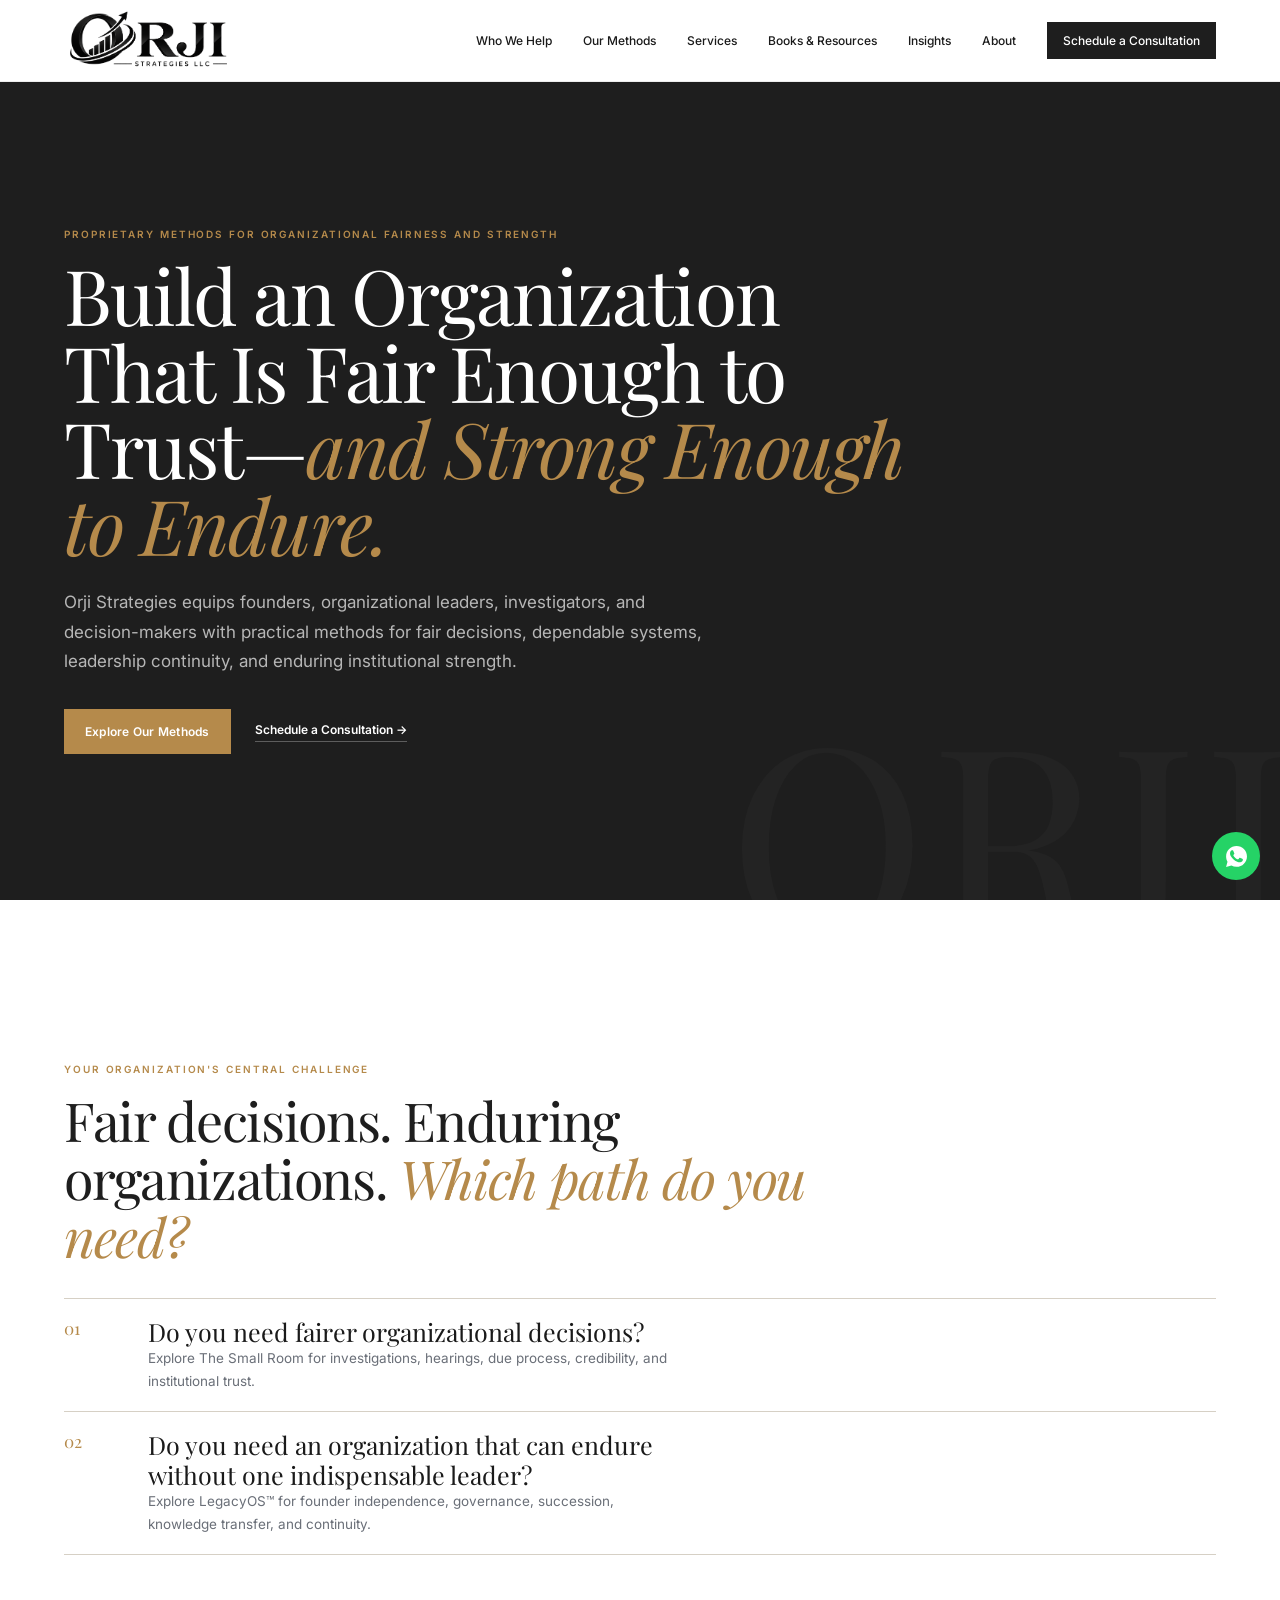
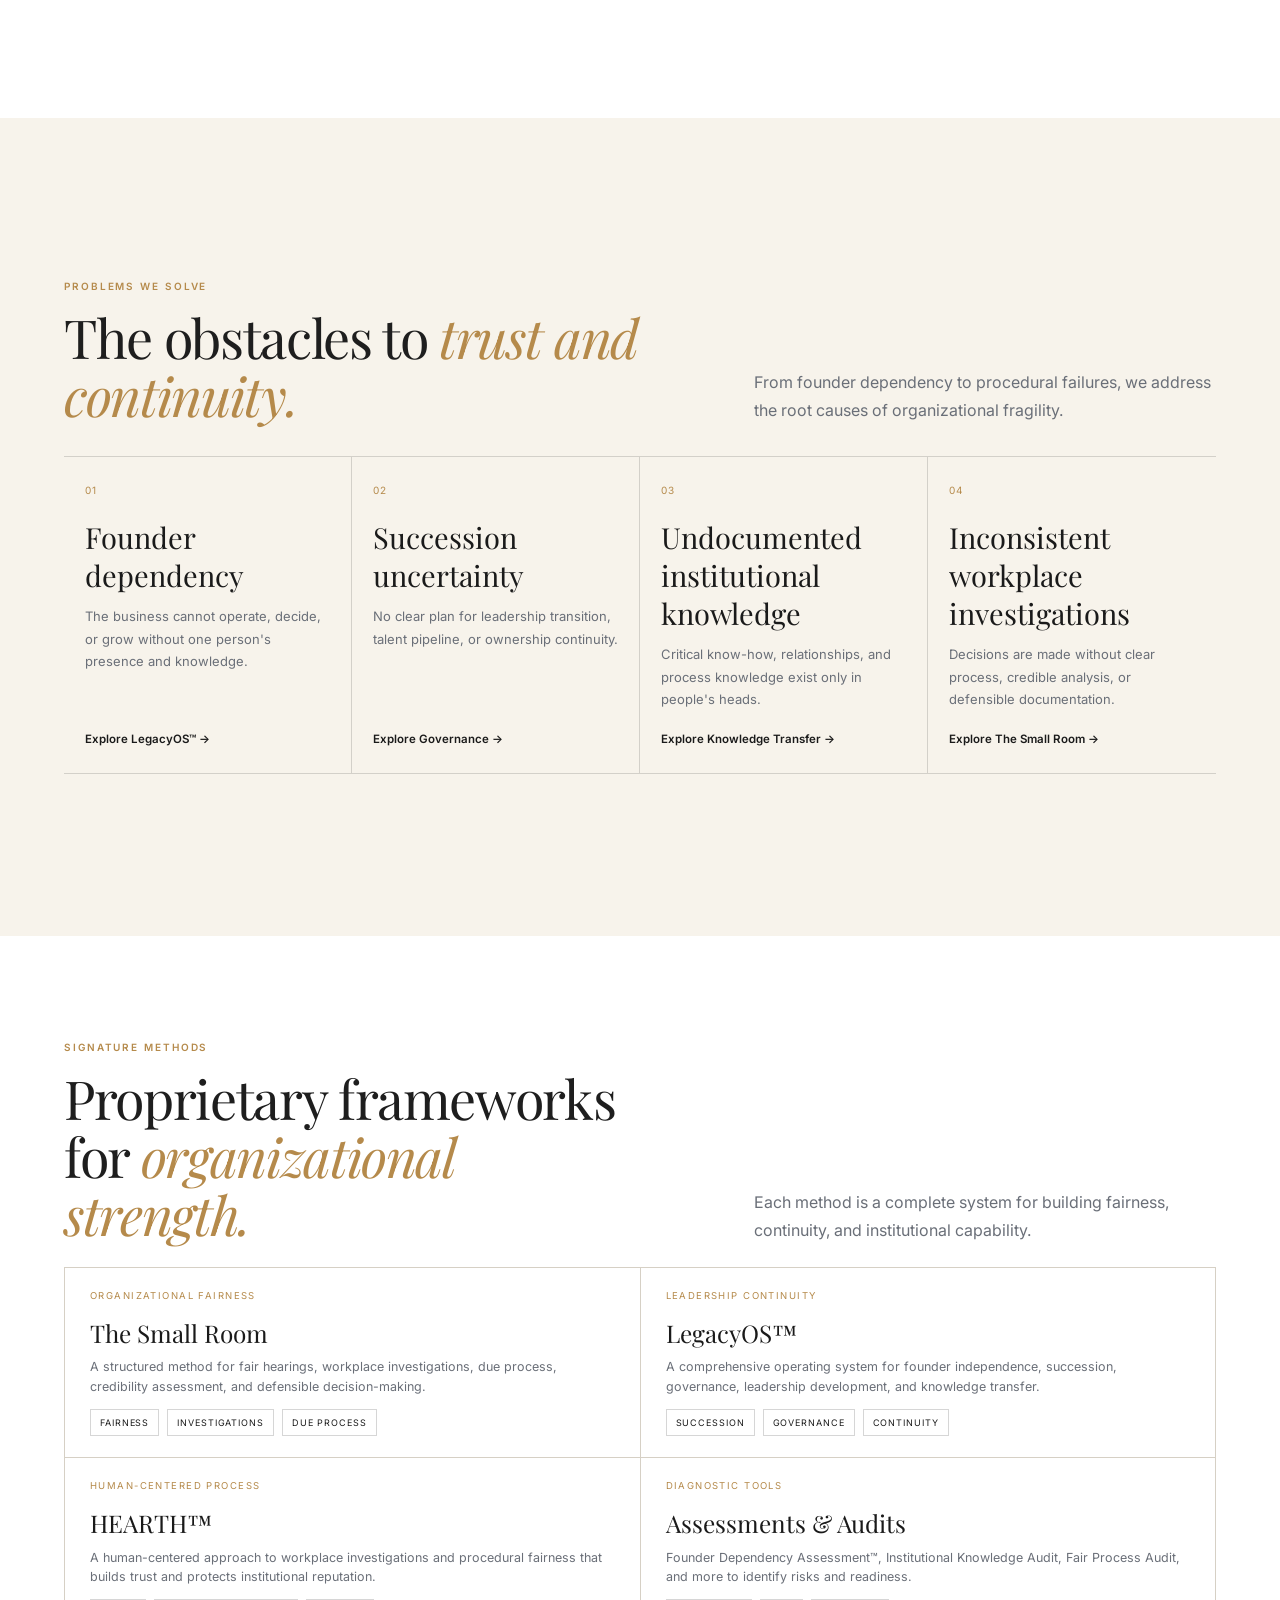
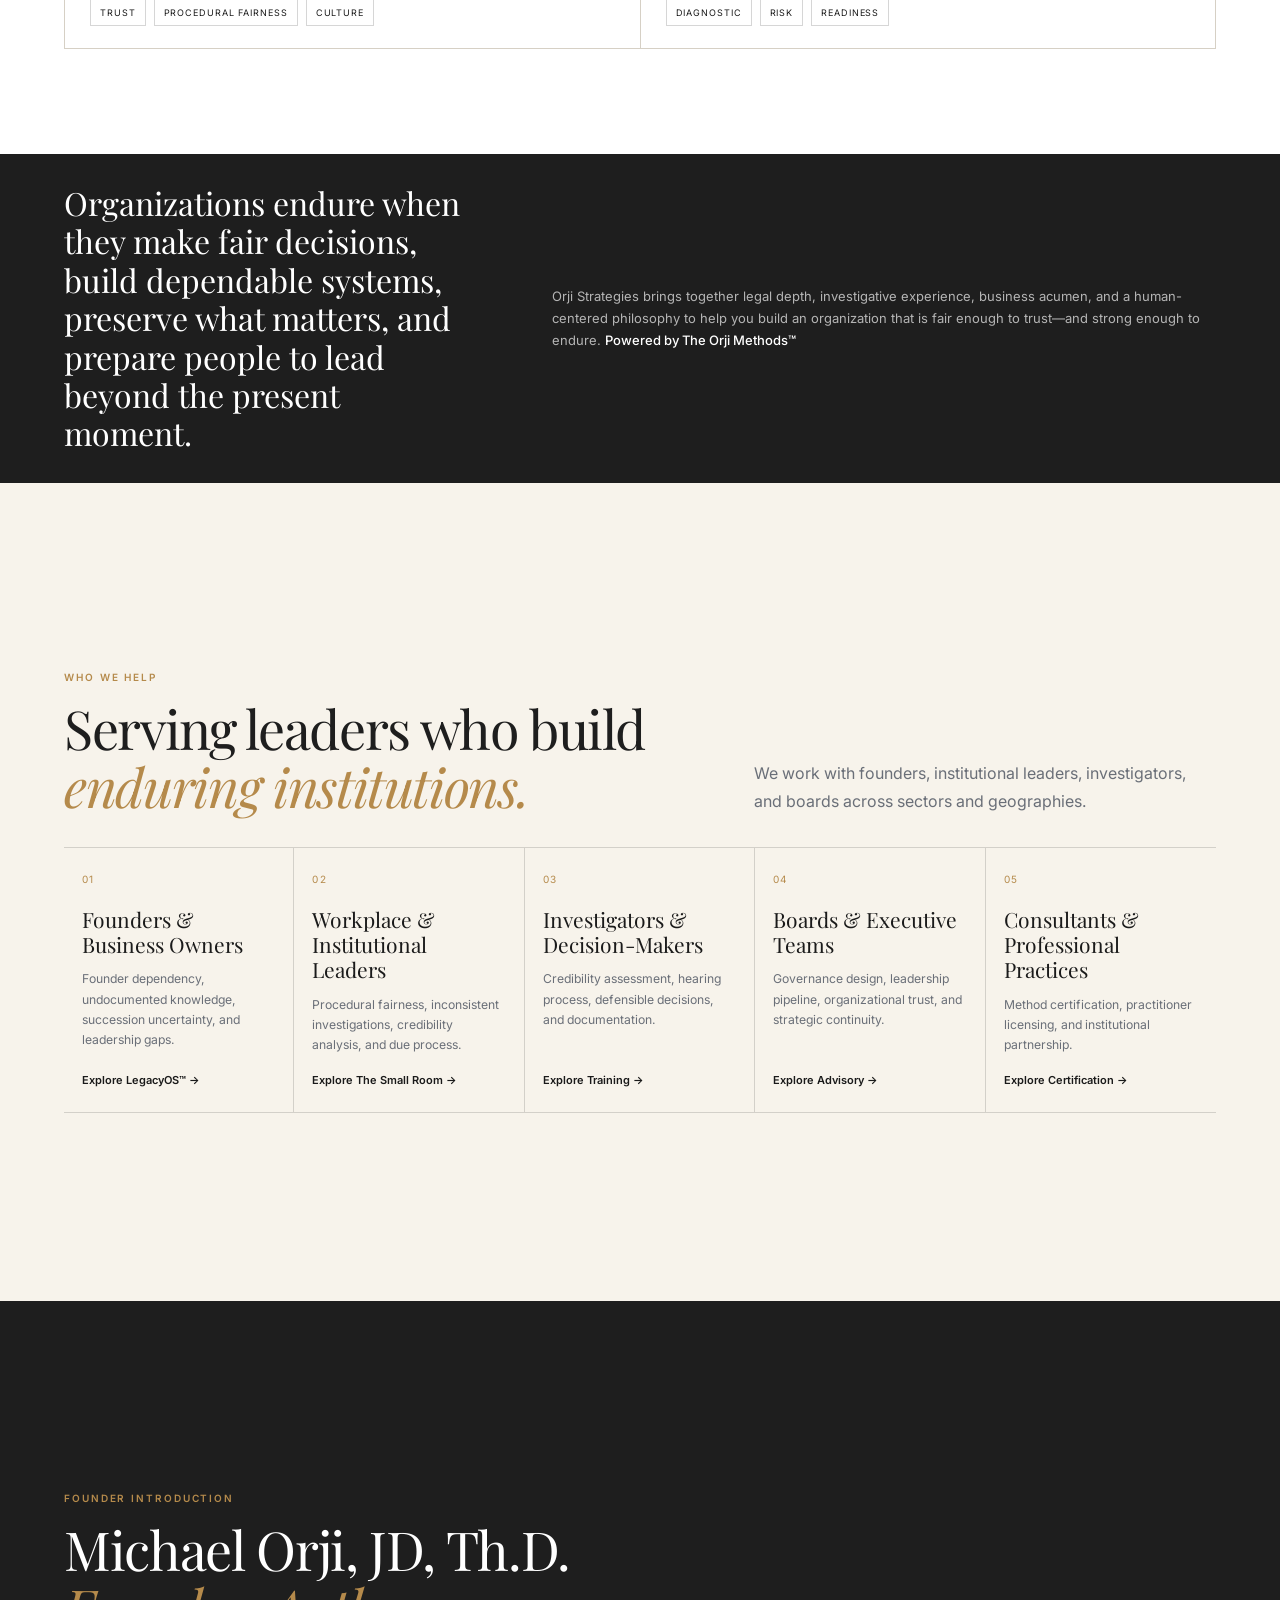
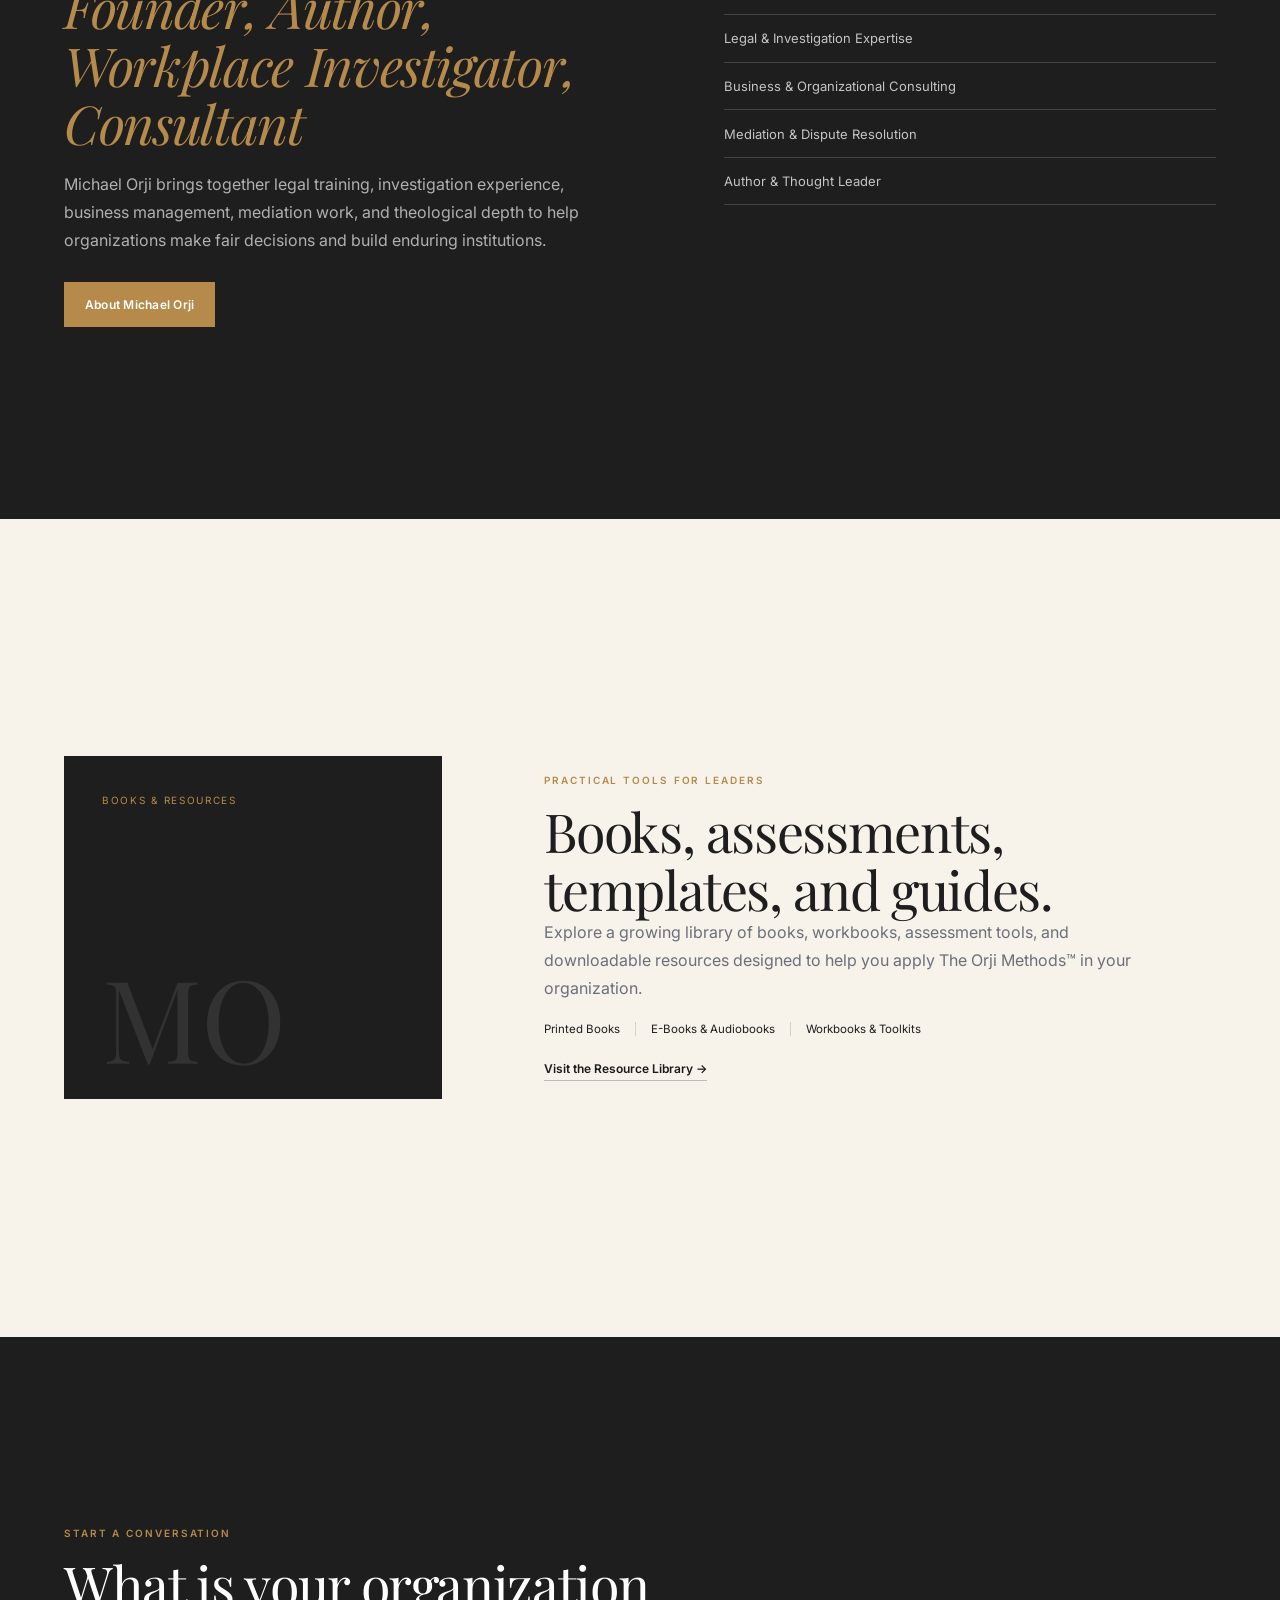
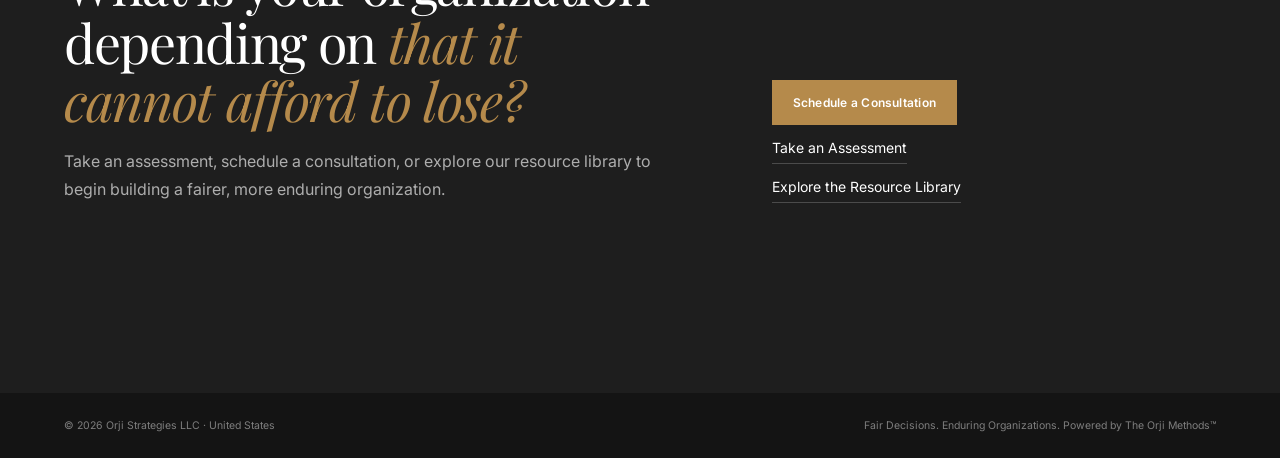
==== index.html @ 71154dd2 "Add files via upload" ====
<!DOCTYPE html>
<html lang="en">
    <head>
        <meta charset="utf-8">
        <meta name="viewport" content="width=device-width,initial-scale=1">
        <title>Orji Strategies | Fair Decisions. Enduring Organizations.</title>
        <link href="https://fonts.googleapis.com/css2?family=Playfair+Display:ital,wght@0,400;0,600;1,400&amp;family=Inter:wght@300;400;500;600&amp;display=swap" rel="stylesheet">
        <link rel="stylesheet" href="css/styles.css">
    </head>
    <body class="home-page">
        <nav class="topnav">
            <a class="brand" href="index.html">
                <img src="images/strata-logo.png" alt="Orji Strategies">
            </a>
            <div class="desktop-nav">
                <div class="drop">
                    <a href="#">Who We Help</a>
                    <div class="drop-menu">
                        <a href="#">Founders &amp; Business Owners</a>
                        <a href="#">Workplace &amp; Institutional Leaders</a>
                        <a href="#">Consultants &amp; Investigators</a>
                        <a href="#">Boards &amp; Executive Teams</a>
                    </div>
                </div>
                <div class="drop">
                    <a href="#">Our Methods</a>
                    <div class="drop-menu">
                        <a href="#">The Small Room</a>
                        <a href="#">LegacyOS™</a>
                        <a href="#">HEARTH™</a>
                        <a href="#">Assessments</a>
                        <a href="#">Training &amp; Certification</a>
                    </div>
                </div>
                <a href="#">Services</a>
                <a href="#">Books &amp; Resources</a>
                <a href="#">Insights</a>
                <a href="#">About</a>
                <a class="nav-cta" href="#">Schedule a Consultation</a>
            </div>
            <button
                id="menuBtn"
                class="menu-btn"
                aria-label="Open menu"
                aria-expanded="false"
            >
                <span></span>
                <span></span>
                <span></span>
            </button>
        </nav>
        <div id="mobileNav" class="mobile-nav">
            <a href="#">Who We Help</a>
            <a class="sub" href="#">Founders &amp; Business Owners</a>
            <a class="sub" href="#">Workplace &amp; Institutional Leaders</a>
            <a class="sub" href="#">Consultants &amp; Investigators</a>
            <a class="sub" href="#">Boards &amp; Executive Teams</a>
            <a href="#">Our Methods</a>
            <a class="sub" href="#">The Small Room</a>
            <a class="sub" href="#">LegacyOS™</a>
            <a class="sub" href="#">HEARTH™</a>
            <a class="sub" href="#">Assessments</a>
            <a class="sub" href="#">Training &amp; Certification</a>
            <a href="#">Services</a>
            <a href="#">Books &amp; Resources</a>
            <a href="#">Insights</a>
            <a href="#">About</a>
            <a href="#">Contact</a>
        </div>
        <main>
            <section class="hero">
                <div class="wrap hero-grid">
                    <div class="reveal">
                        <div class="kicker">Proprietary methods for organizational fairness and strength</div>
                        <h1 class="display">Build an Organization That Is Fair Enough to Trust—<em>and Strong Enough to Endure.</em>
                        </h1>
                        <p class="hero-copy">Orji Strategies equips founders, organizational leaders, investigators, and decision-makers with practical methods for fair decisions, dependable systems, leadership continuity, and enduring institutional strength.</p>
                        <div class="hero-actions">
                            <a class="btn gold" href="#">Explore Our Methods</a>
                            <a class="text-link light" href="#">Schedule a Consultation →</a>
                        </div>
                    </div>
                </div>
            </section>
            <section class="owner-moments">
                <div class="wrap">
                    <div class="section-intro reveal">
                        <div class="kicker">Your organization's central challenge</div>
                        <h2 class="h2">Fair decisions. Enduring organizations.
                            <em>Which path do you need?</em>
                        </h2>
                    </div>
                    <div class="moments reveal">
                        <div class="moment">
                            <div class="moment-num">01</div>
                            <div>
                                <h3>Do you need fairer organizational decisions?</h3>
                                <p>Explore The Small Room for investigations, hearings, due process, credibility, and institutional trust.</p>
                            </div>
                        </div>
                        <div class="moment">
                            <div class="moment-num">02</div>
                            <div>
                                <h3>Do you need an organization that can endure without one indispensable leader?</h3>
                                <p>Explore LegacyOS™ for founder independence, governance, succession, knowledge transfer, and continuity.</p>
                            </div>
                        </div>
                    </div>
                </div>
            </section>
            <section class="disciplines">
                <div class="wrap">
                    <div class="split-head reveal">
                        <div>
                            <div class="kicker">Problems we solve</div>
                            <h2 class="h2">The obstacles to <em>trust and continuity.</em>
                            </h2>
                        </div>
                        <p class="lead">From founder dependency to procedural failures, we address the root causes of organizational fragility.</p>
                    </div>
                    <div class="disc-grid reveal">
                        <a class="disc" href="#">
                            <div class="n">01</div>
                            <h3>Founder dependency</h3>
                            <p>The business cannot operate, decide, or grow without one person's presence and knowledge.</p>
                            <span>Explore LegacyOS™ →</span>
                        </a>
                        <a class="disc" href="/#">
                            <div class="n">02</div>
                            <h3>Succession uncertainty</h3>
                            <p>No clear plan for leadership transition, talent pipeline, or ownership continuity.</p>
                            <span>Explore Governance →</span>
                        </a>
                        <a class="disc" href="#">
                            <div class="n">03</div>
                            <h3>Undocumented institutional knowledge</h3>
                            <p>Critical know-how, relationships, and process knowledge exist only in people's heads.</p>
                            <span>Explore Knowledge Transfer →</span>
                        </a>
                        <a class="disc" href="#">
                            <div class="n">04</div>
                            <h3>Inconsistent workplace investigations</h3>
                            <p>Decisions are made without clear process, credible analysis, or defensible documentation.</p>
                            <span>Explore The Small Room →</span>
                        </a>
                    </div>
                </div>
            </section>
            <section class="experience" id="experience">
                <div class="wrap">
                    <div class="split-head reveal">
                        <div>
                            <div class="kicker">Signature methods</div>
                            <h2 class="h2">Proprietary frameworks for <em>organizational strength.</em>
                            </h2>
                        </div>
                        <p class="lead">Each method is a complete system for building fairness, continuity, and institutional capability.</p>
                    </div>
                    <div class="case-grid reveal">
                        <article class="case">
                            <div class="case-type">Organizational fairness</div>
                            <h3>The Small Room</h3>
                            <p>A structured method for fair hearings, workplace investigations, due process, credibility assessment, and defensible decision-making.</p>
                            <div class="case-tags">
                                <span>Fairness</span>
                                <span>Investigations</span>
                                <span>Due Process</span>
                            </div>
                        </article>
                        <article class="case">
                            <div class="case-type">Leadership continuity</div>
                            <h3>LegacyOS™</h3>
                            <p>A comprehensive operating system for founder independence, succession, governance, leadership development, and knowledge transfer.</p>
                            <div class="case-tags">
                                <span>Succession</span>
                                <span>Governance</span>
                                <span>Continuity</span>
                            </div>
                        </article>
                        <article class="case">
                            <div class="case-type">Human-centered process</div>
                            <h3>HEARTH™</h3>
                            <p>A human-centered approach to workplace investigations and procedural fairness that builds trust and protects institutional reputation.</p>
                            <div class="case-tags">
                                <span>Trust</span>
                                <span>Procedural Fairness</span>
                                <span>Culture</span>
                            </div>
                        </article>
                        <article class="case">
                            <div class="case-type">Diagnostic tools</div>
                            <h3>Assessments &amp; Audits</h3>
                            <p>Founder Dependency Assessment™, Institutional Knowledge Audit, Fair Process Audit, and more to identify risks and readiness.</p>
                            <div class="case-tags">
                                <span>Diagnostic</span>
                                <span>Risk</span>
                                <span>Readiness</span>
                            </div>
                        </article>
                    </div>
                </div>
            </section>
            <section class="delivery-principle">
                <div class="wrap delivery-row reveal">
                    <div class="delivery-line">Organizations endure when they make fair decisions, build dependable systems, preserve what matters, and prepare people to lead beyond the present moment.</div>
                    <p>Orji Strategies brings together legal depth, investigative experience, business acumen, and a human-centered philosophy to help you build an organization that is fair enough to trust—and strong enough to endure.
                        <strong>Powered by The Orji Methods™</strong>
                    </p>
                </div>
            </section>
            <section class="industry-sec">
                <div class="wrap">
                    <div class="split-head reveal">
                        <div>
                            <div class="kicker">Who we help</div>
                            <h2 class="h2">Serving leaders who build <em>enduring institutions.</em>
                            </h2>
                        </div>
                        <p class="lead">We work with founders, institutional leaders, investigators, and boards across sectors and geographies.</p>
                    </div>
                    <div class="industry-grid reveal">
                        <a class="industry-link" href="#">
                            <div class="idx">01</div>
                            <h3>Founders &amp; Business Owners</h3>
                            <p>Founder dependency, undocumented knowledge, succession uncertainty, and leadership gaps.</p>
                            <span>Explore LegacyOS™ →</span>
                        </a>
                        <a class="industry-link" href="#">
                            <div class="idx">02</div>
                            <h3>Workplace &amp; Institutional Leaders</h3>
                            <p>Procedural fairness, inconsistent investigations, credibility analysis, and due process.</p>
                            <span>Explore The Small Room →</span>
                        </a>
                        <a class="industry-link" href="#">
                            <div class="idx">03</div>
                            <h3>Investigators &amp; Decision-Makers</h3>
                            <p>Credibility assessment, hearing process, defensible decisions, and documentation.</p>
                            <span>Explore Training →</span>
                        </a>
                        <a class="industry-link" href="#">
                            <div class="idx">04</div>
                            <h3>Boards &amp; Executive Teams</h3>
                            <p>Governance design, leadership pipeline, organizational trust, and strategic continuity.</p>
                            <span>Explore Advisory →</span>
                        </a>
                        <a class="industry-link" href="#">
                            <div class="idx">05</div>
                            <h3>Consultants &amp; Professional Practices</h3>
                            <p>Method certification, practitioner licensing, and institutional partnership.</p>
                            <span>Explore Certification →</span>
                        </a>
                    </div>
                </div>
            </section>
            <section class="family-strip">
                <div class="wrap family-grid reveal">
                    <div>
                        <div class="kicker">Founder Introduction</div>
                        <h2 class="h2">Michael Orji, JD, Th.D.
                            <em>Founder, Author, Workplace Investigator, Consultant</em>
                        </h2>
                        <p class="lead">Michael Orji brings together legal training, investigation experience, business management, mediation work, and theological depth to help organizations make fair decisions and build enduring institutions.</p>
                        <a class="btn gold" href="#">About Michael Orji</a>
                    </div>
                    <div class="family-points">
                        <div>Legal &amp; Investigation Expertise</div>
                        <div>Business &amp; Organizational Consulting</div>
                        <div>Mediation &amp; Dispute Resolution</div>
                        <div>Author &amp; Thought Leader</div>
                    </div>
                </div>
            </section>
            <section class="leadership">
                <div class="wrap lead-grid reveal">
                    <div class="portrait">
                        <div class="mini">Books &amp; Resources</div>
                        <div class="initials">MO</div>
                    </div>
                    <div>
                        <div class="kicker">Practical tools for leaders</div>
                        <h2 class="h2">Books, assessments, templates, and guides.</h2>
                        <p class="lead">Explore a growing library of books, workbooks, assessment tools, and downloadable resources designed to help you apply The Orji Methods™ in your organization.</p>
                        <div class="cred">
                            <span>Printed Books</span>
                            <span>E-Books &amp; Audiobooks</span>
                            <span>Workbooks &amp; Toolkits</span>
                        </div>
                        <a class="text-link" href="#">Visit the Resource Library →</a>
                    </div>
                </div>
            </section>
            <section class="contact">
                <div class="wrap contact-grid reveal">
                    <div>
                        <div class="kicker">Start a conversation</div>
                        <h2 class="h2">What is your organization depending on <em>that it cannot afford to lose?</em>
                        </h2>
                        <p class="lead">Take an assessment, schedule a consultation, or explore our resource library to begin building a fairer, more enduring organization.</p>
                    </div>
                    <div class="contact-actions">
                        <a
                            class="btn gold"
                            href="#"
                            target="_blank"
                            rel="noopener"
                        >Schedule a Consultation</a>
                        <a class="contact-link" href="#">Take an Assessment</a>
                        <a class="contact-link" href="#">Explore the Resource Library</a>
                    </div>
                </div>
            </section>
        </main>
        <footer>
            <div>© 2026 Orji Strategies LLC · United States</div>
            <div>Fair Decisions. Enduring Organizations. Powered by The Orji Methods™</div>
        </footer>
        <a
            class="wa"
            href="#"
            target="_blank"
            rel="noopener"
            aria-label="WhatsApp Orji Strategies"
        >
            <svg viewBox="0 0 24 24" aria-hidden="true">
                <path fill="currentColor" d="M12.04 2C6.52 2 2.03 6.49 2.03 12.01c0 1.76.46 3.48 1.33 5L2 22l5.12-1.34a9.98 9.98 0 0 0 4.92 1.25h.01c5.52 0 10.01-4.49 10.01-10.01C22.06 6.49 17.57 2 12.04 2Zm5.84 14.12c-.25.7-1.47 1.34-2.02 1.42-.52.08-1.18.12-1.9-.12-.44-.14-1.01-.33-1.74-.65-3.06-1.32-5.05-4.39-5.2-4.59-.15-.2-1.24-1.65-1.24-3.15 0-1.5.78-2.24 1.06-2.55.28-.31.61-.39.81-.39.2 0 .41 0 .59.01.19.01.44-.07.69.53.25.61.86 2.1.94 2.25.08.15.13.33.02.53-.1.2-.15.33-.3.51-.15.18-.32.4-.46.54-.15.15-.3.31-.13.61.18.3.78 1.28 1.68 2.08 1.15 1.03 2.12 1.35 2.42 1.5.3.15.48.13.66-.08.18-.2.76-.89.96-1.2.2-.31.41-.25.69-.15.28.1 1.78.84 2.08.99.3.15.51.23.58.36.08.13.08.74-.17 1.44Z"></path>
            </svg>
        </a>
        <script src="js/site.js"></script>
    </body>
</html>
---- css/styles.css ----
:root {
  /* Orji Strategies color palette */
  --charcoal: #1e1e1e;        /* deep near-black */
  --ivory: #f7f3eb;           /* warm parchment */
  --gold: #b58a4b;            /* burnished amber/antique gold */
  --burgundy: #7a3e4b;        /* restrained accent */
  --muted-gray: #6a6f78;
  --white: #ffffff;
  --ink: #1a1a1a;
  --line: #d6d0c5;

  --serif: 'Playfair Display', Georgia, serif;
  --sans: 'Inter', Arial, sans-serif;
}

* {
  box-sizing: border-box;
  margin: 0;
  padding: 0;
}

html {
  scroll-behavior: smooth;
}

body {
  font-family: var(--sans);
  color: var(--ink);
  background: var(--white);
  -webkit-font-smoothing: antialiased;
}

a {
  color: inherit;
}

/* ===== NAV ===== */
.topnav {
  height: 82px;
  padding: 0 5vw;
  display: flex;
  align-items: center;
  justify-content: space-between;
  background: var(--white);
  position: relative;
  z-index: 100;
  border-bottom: 1px solid rgba(30, 30, 30, 0.08);
}

.brand img {
  width: 166px;
  display: block;
}

.desktop-nav {
  display: flex;
  align-items: center;
  gap: 31px;
  font-size: 12px;
  font-weight: 500;
}

.desktop-nav > a,
.drop > a {
  text-decoration: none;
  padding: 31px 0;
}

.drop {
  position: relative;
}

.drop-menu {
  display: none;
  position: absolute;
  top: 63px;
  left: -22px;
  width: 235px;
  background: var(--white);
  border: 1px solid var(--line);
  box-shadow: 0 14px 34px rgba(17, 32, 52, 0.10);
  padding: 10px;
}

.drop:hover .drop-menu {
  display: block;
}

.drop-menu a {
  display: block;
  text-decoration: none;
  padding: 11px 12px;
  font-size: 12px;
}

.drop-menu a:hover {
  background: var(--ivory);
}

.nav-cta {
  background: var(--charcoal);
  color: var(--white) !important;
  padding: 11px 16px !important;
}

.menu-btn {
  display: none;
  width: 38px;
  height: 38px;
  border: 0;
  background: transparent;
}

.menu-btn span {
  display: block;
  width: 22px;
  height: 1px;
  background: var(--charcoal);
  margin: 5px auto;
}

.mobile-nav {
  display: none;
}

/* ===== WRAP ===== */
.wrap {
  width: min(1180px, 90vw);
  margin: auto;
}

section {
  padding: 92px 0;
}

/* ===== TYPOGRAPHY ===== */
.kicker {
  font-size: 10px;
  letter-spacing: 0.19em;
  text-transform: uppercase;
  color: var(--gold);
  font-weight: 600;
  margin-bottom: 16px;
}

.display,
.h2 {
  font-family: var(--serif);
  font-weight: 400;
  color: var(--charcoal);
  letter-spacing: -0.025em;
}

.display {
  font-size: clamp(48px, 6vw, 79px);
  line-height: 1.00;
  max-width: 850px;
}

.display em,
.h2 em,
.quote em {
  font-style: italic;
  color: var(--gold);
}

.h2 {
  font-size: clamp(35px, 4.2vw, 55px);
  line-height: 1.08;
}

.lead {
  font-size: 16px;
  line-height: 1.75;
  color: var(--muted-gray);
  max-width: 620px;
}

.body-copy {
  font-size: 15px;
  line-height: 1.85;
  color: var(--muted-gray);
  margin-top: 18px;
}

/* ===== BUTTONS ===== */
.btn {
  display: inline-flex;
  align-items: center;
  justify-content: center;
  text-decoration: none;
  padding: 14px 20px;
  font-size: 12px;
  font-weight: 600;
  letter-spacing: 0.02em;
  border: 1px solid transparent;
}

.btn.gold {
  background: var(--gold);
  color: var(--white);
}

.btn.gold:hover {
  background: #a07c40;
}

.btn.navy {
  background: var(--charcoal);
  color: var(--white);
}

.text-link {
  display: inline-block;
  text-decoration: none;
  font-size: 12px;
  font-weight: 600;
  margin-top: 25px;
  border-bottom: 1px solid rgba(30, 30, 30, 0.25);
  padding-bottom: 4px;
}

.text-link.light {
  color: var(--white);
  border-color: rgba(255, 255, 255, 0.28);
  margin-top: 0;
}

/* ===== HERO ===== */
.hero {
  background: var(--charcoal);
  color: var(--white);
  padding: 100px 0 92px;
}

.hero-grid {
  display: grid;
  grid-template-columns: 1.05fr 0.95fr;
  gap: 6vw;
  align-items: center;
}

.hero .display {
  color: var(--white);
}

.hero-copy {
  font-size: 17px;
  line-height: 1.75;
  color: rgba(255, 255, 255, 0.68);
  max-width: 660px;
  margin-top: 25px;
}

.hero-actions {
  display: flex;
  align-items: center;
  gap: 24px;
  margin-top: 32px;
}

/* ===== OWNER MOMENTS ===== */
.owner-moments {
  background: var(--white);
}

.section-intro {
  max-width: 820px;
  margin-bottom: 46px;
}

.moments {
  border-top: 1px solid var(--line);
}

.moment {
  display: grid;
  grid-template-columns: 60px 1fr 1fr;
  gap: 24px;
  padding: 25px 0;
  border-bottom: 1px solid var(--line);
  align-items: start;
}

.moment-num {
  font-family: var(--serif);
  color: var(--gold);
  font-size: 17px;
}

.moment h3 {
  font-family: var(--serif);
  font-size: 26px;
  line-height: 1.2;
  font-weight: 400;
}

.moment p {
  font-size: 13.5px;
  line-height: 1.7;
  color: var(--muted-gray);
  max-width: 520px;
}

/* ===== DISCIPLINES ===== */
.disciplines {
  background: var(--ivory);
}

.split-head {
  display: grid;
  grid-template-columns: 1.12fr 0.88fr;
  gap: 8vw;
  align-items: end;
  margin-bottom: 48px;
}

.disc-grid {
  display: grid;
  grid-template-columns: repeat(4, 1fr);
  border-top: 1px solid rgba(30, 30, 30, 0.16);
  border-bottom: 1px solid rgba(30, 30, 30, 0.16);
}

.disc {
  padding: 29px 23px;
  min-height: 270px;
  border-right: 1px solid rgba(30, 30, 30, 0.16);
  display: flex;
  flex-direction: column;
  text-decoration: none;
}

.disc:last-child {
  border-right: 0;
}

.disc:hover {
  background: var(--white);
}

.disc .n,
.industry-link .idx {
  font-size: 10px;
  letter-spacing: 0.12em;
  color: var(--gold);
  margin-bottom: 22px;
}

.disc h3 {
  font-family: var(--serif);
  font-size: 29px;
  font-weight: 400;
  margin-bottom: 11px;
}

.disc p {
  font-size: 13px;
  line-height: 1.72;
  color: var(--muted-gray);
}

.disc span {
  font-size: 11.5px;
  font-weight: 600;
  margin-top: auto;
  padding-top: 22px;
}

/* ===== EXPERIENCE ===== */
.experience {
  background: var(--white);
}

.case-grid {
  display: grid;
  grid-template-columns: 1.12fr 0.88fr 0.88fr;
  grid-template-rows: auto auto;
  border-top: 1px solid var(--line);
  border-left: 1px solid var(--line);
}

.case {
  padding: 30px;
  border-right: 1px solid var(--line);
  border-bottom: 1px solid var(--line);
  min-height: 285px;
  display: flex;
  flex-direction: column;
}

.case-feature {
  grid-row: 1 / 3;
  background: var(--charcoal);
  color: var(--white);
  min-height: 570px;
  padding: 44px;
}

.case-type {
  text-transform: uppercase;
  letter-spacing: 0.15em;
  font-size: 9.5px;
  color: var(--gold);
  margin-bottom: 18px;
}

.case h3 {
  font-family: var(--serif);
  font-size: 28px;
  line-height: 1.18;
  font-weight: 400;
}

.case-feature h3 {
  font-size: clamp(38px, 4vw, 52px);
  max-width: 600px;
}

.case p {
  font-size: 13px;
  line-height: 1.75;
  color: var(--muted-gray);
  margin-top: 14px;
}

.case-feature p {
  font-size: 14.5px;
  color: rgba(255, 255, 255, 0.66);
  max-width: 590px;
}

.case-tags {
  display: flex;
  gap: 8px;
  flex-wrap: wrap;
  margin-top: auto;
  padding-top: 24px;
}

.case-tags span {
  font-size: 9px;
  letter-spacing: 0.1em;
  text-transform: uppercase;
  border: 1px solid rgba(30, 30, 30, 0.18);
  padding: 7px 9px;
}

.case-feature .case-tags span {
  border-color: rgba(255, 255, 255, 0.24);
  color: rgba(255, 255, 255, 0.72);
}

.case-note {
  font-family: var(--serif);
  font-size: 25px;
  line-height: 1.35;
  color: var(--charcoal);
  padding: 31px 0 0;
  max-width: 700px;
}

/* ===== INDUSTRY ===== */
.industry-sec {
  background: var(--ivory);
}

.industry-grid {
  display: grid;
  grid-template-columns: repeat(5, 1fr);
  border-top: 1px solid rgba(30, 30, 30, 0.16);
  border-bottom: 1px solid rgba(30, 30, 30, 0.16);
}

.industry-link {
  padding: 26px 20px;
  min-height: 290px;
  border-right: 1px solid rgba(30, 30, 30, 0.16);
  text-decoration: none;
  display: flex;
  flex-direction: column;
}

.industry-link:last-child {
  border-right: 0;
}

.industry-link:hover {
  background: var(--white);
}

.industry-link h3 {
  font-family: var(--serif);
  font-weight: 400;
  font-size: 21px;
  line-height: 1.2;
}

.industry-link p {
  font-size: 12.2px;
  line-height: 1.65;
  color: var(--muted-gray);
  margin-top: 12px;
}

.industry-link span {
  font-size: 11px;
  font-weight: 600;
  margin-top: auto;
  padding-top: 18px;
}

/* ===== FAMILY STRIP ===== */
.family-strip {
  background: var(--charcoal);
  color: var(--white);
}

.family-grid {
  display: grid;
  grid-template-columns: 1.05fr 0.95fr;
  gap: 9vw;
  align-items: center;
}

.family-strip .h2 {
  color: var(--white);
}

.family-strip .lead {
  color: rgba(255, 255, 255, 0.65);
  margin: 18px 0 28px;
}

.family-points {
  border-top: 1px solid rgba(255, 255, 255, 0.17);
}

.family-points div {
  padding: 17px 0;
  border-bottom: 1px solid rgba(255, 255, 255, 0.17);
  font-size: 13px;
  color: rgba(255, 255, 255, 0.74);
}

/* ===== LEADERSHIP ===== */
.leadership {
  background: var(--ivory);
}

.lead-grid {
  display: grid;
  grid-template-columns: 0.72fr 1.28fr;
  gap: 8vw;
  align-items: center;
}

.portrait {
  aspect-ratio: 1.1;
  background: var(--charcoal);
  position: relative;
  padding: 38px;
  display: flex;
  align-items: flex-end;
}

.portrait .mini {
  position: absolute;
  top: 38px;
  left: 38px;
  color: var(--gold);
  font-size: 10px;
  letter-spacing: 0.17em;
  text-transform: uppercase;
}

.portrait .initials {
  font-family: var(--serif);
  font-size: clamp(80px, 9vw, 140px);
  color: rgba(255, 255, 255, 0.09);
  line-height: 0.78;
}

.cred {
  display: flex;
  gap: 15px;
  flex-wrap: wrap;
  margin-top: 20px;
  font-size: 11.5px;
  color: var(--charcoal);
}

.cred span {
  padding-right: 15px;
  border-right: 1px solid var(--line);
}

.cred span:last-child {
  border: 0;
}

/* ===== CONTACT ===== */
.contact {
  background: var(--charcoal);
  color: var(--white);
}

.contact-grid {
  display: grid;
  grid-template-columns: 1fr 0.75fr;
  gap: 9vw;
  align-items: end;
}

.contact .h2 {
  color: var(--white);
}

.contact .lead {
  color: rgba(255, 255, 255, 0.64);
  margin-top: 18px;
}

.contact-actions {
  display: flex;
  flex-direction: column;
  gap: 14px;
  align-items: flex-start;
}

.contact-link {
  font-size: 14px;
  text-decoration: none;
  border-bottom: 1px solid rgba(255, 255, 255, 0.20);
  padding-bottom: 7px;
}

/* ===== FOOTER ===== */
footer {
  background: #141414; /* slightly darker charcoal */
  color: rgba(255, 255, 255, 0.45);
  padding: 26px 5vw;
  font-size: 10.5px;
  display: flex;
  justify-content: space-between;
  gap: 24px;
  flex-wrap: wrap;
}

/* ===== WHATSAPP FLOATING ===== */
.wa {
  position: fixed;
  right: 20px;
  bottom: 20px;
  width: 48px;
  height: 48px;
  border-radius: 50%;
  background: #25D366;
  color: var(--white);
  text-decoration: none;
  display: flex;
  align-items: center;
  justify-content: center;
  font-weight: 700;
  z-index: 80;
}

/* ===== REVEAL ANIMATION ===== */
.reveal {
  opacity: 0;
  transform: translateY(12px);
  transition: 0.45s ease;
}

.reveal.visible {
  opacity: 1;
  transform: none;
}

/* ===== RESPONSIVE ===== */
@media (max-width: 980px) {
  .topnav {
    padding: 0 22px;
  }
  .brand img {
    width: 145px;
  }
  .desktop-nav {
    display: none;
  }
  .menu-btn {
    display: block;
  }
  .mobile-nav {
    position: absolute;
    top: 82px;
    left: 0;
    right: 0;
    background: var(--white);
    z-index: 99;
    padding: 15px 22px 24px;
    border-bottom: 1px solid var(--line);
    box-shadow: 0 14px 28px rgba(17, 32, 52, 0.08);
  }
  .mobile-nav.open {
    display: block;
  }
  .mobile-nav a {
    display: block;
    text-decoration: none;
    padding: 11px 0;
    border-bottom: 1px solid rgba(30, 30, 30, 0.08);
    font-size: 13px;
  }
  .mobile-nav a.sub {
    padding-left: 18px;
    color: var(--muted-gray);
    font-size: 12px;
  }
  .wrap {
    width: min(100% - 40px, 1180px);
  }
  section {
    padding: 76px 0;
  }
  .hero {
    padding: 82px 0 72px;
  }
  .hero-grid,
  .split-head,
  .family-grid,
  .how-grid,
  .lead-grid,
  .contact-grid,
  .split,
  .proof-grid,
  .contact-page-grid {
    grid-template-columns: 1fr;
  }
  .hero-visual {
    min-height: 390px;
    max-width: 700px;
  }
  .moment {
    grid-template-columns: 48px 1fr;
  }
  .moment p {
    grid-column: 2;
  }
  .disc-grid {
    grid-template-columns: 1fr 1fr;
  }
  .disc:nth-child(2) {
    border-right: 0;
  }
  .disc:nth-child(-n+2) {
    border-bottom: 1px solid rgba(30, 30, 30, 0.16);
  }
  .case-grid {
    grid-template-columns: 1fr 1fr;
  }
  .case-feature {
    grid-column: 1 / 3;
    grid-row: auto;
    min-height: 430px;
  }
  .industry-grid {
    grid-template-columns: 1fr 1fr;
  }
  .industry-link {
    border-bottom: 1px solid rgba(30, 30, 30, 0.16);
  }
  .industry-link:nth-child(2n) {
    border-right: 0;
  }
  .industry-overview > a {
    grid-template-columns: 50px 1fr;
  }
  .industry-overview p {
    grid-column: 2;
  }
  .chain {
    grid-template-columns: 1fr 1fr;
  }
  .chain-step:nth-child(2n) {
    border-right: 0;
  }
  .chain-step {
    border-bottom: 1px solid rgba(30, 30, 30, 0.16);
  }
  .editorial-grid,
  .solution-grid {
    grid-template-columns: 1fr 1fr;
  }
  .page-cta .wrap {
    align-items: flex-start;
    flex-direction: column;
  }
  .principle-grid {
    grid-template-columns: 1fr;
  }
  .principle-grid > div {
    border-right: 0;
    border-bottom: 1px solid rgba(30, 30, 30, 0.16);
  }
  .principle-grid > div:last-child {
    border-bottom: 0;
  }
  .contact-page-grid {
    gap: 45px;
  }
}

@media (max-width: 600px) {
  .display {
    font-size: 42px;
  }
  .h2 {
    font-size: 34px;
  }
  .hero-copy {
    font-size: 15.5px;
  }
  .hero-actions {
    align-items: stretch;
    flex-direction: column;
    gap: 16px;
  }
  .hero-actions .btn {
    width: 100%;
  }
  .text-link.light {
    align-self: flex-start;
  }
  .hero-visual {
    min-height: 300px;
  }
  .stack-svg {
    margin-top: 12px;
  }
  .hero-visual-caption {
    grid-template-columns: 1fr;
    margin: 0;
    font-size: 11px;
  }
  .moment {
    grid-template-columns: 34px 1fr;
    gap: 12px;
  }
  .moment h3 {
    font-size: 22px;
  }
  .disc-grid,
  .case-grid,
  .industry-grid,
  .chain,
  .editorial-grid,
  .solution-grid {
    grid-template-columns: 1fr;
  }
  .disc,
  .industry-link,
  .chain-step {
    border-right: 0 !important;
  }
  .disc:nth-child(-n+3) {
    border-bottom: 1px solid rgba(30, 30, 30, 0.16);
  }
  .case-feature {
    grid-column: auto;
    min-height: 390px;
    padding: 30px;
  }
  .case {
    min-height: 260px;
  }
  .industry-link {
    min-height: 220px;
  }
  .family-grid {
    gap: 45px;
  }
  .how-steps {
    gap: 12px;
  }
  .how-steps span {
    width: 100%;
  }
  .cred span {
    border: 0;
    padding-right: 0;
    width: 100%;
  }
  .page-hero {
    padding: 82px 0 62px;
  }
  .cap-row {
    grid-template-columns: 38px 1fr;
  }
  .cap-row > span {
    grid-column: 2;
  }
  .industry-overview > a {
    grid-template-columns: 38px 1fr;
    gap: 14px;
  }
  .industry-overview h2 {
    font-size: 26px;
  }
  .chain-step {
    min-height: auto;
  }
  .contact-panel {
    padding: 28px;
  }
  .wa {
    width: 44px;
    height: 44px;
    right: 14px;
    bottom: 14px;
  }
}

/* ===== DEDICATED FAMILY BUSINESS SECTION (if used) ===== */
.family-hero {
  padding-bottom: 88px;
}
.family-hero-grid {
  display: grid;
  grid-template-columns: 1.2fr 0.8fr;
  gap: 8vw;
  align-items: end;
}
.family-hero-note {
  border-top: 1px solid rgba(255, 255, 255, 0.22);
  padding-top: 22px;
  color: var(--white);
}
.family-hero-note span {
  display: block;
  color: var(--gold);
  font-size: 9.5px;
  letter-spacing: 0.18em;
  font-weight: 600;
  margin-bottom: 13px;
}
.family-hero-note strong {
  display: block;
  font-family: var(--serif);
  font-size: 28px;
  line-height: 1.25;
  font-weight: 400;
}
.family-hero-note p {
  font-size: 12.5px;
  line-height: 1.7;
  color: rgba(255, 255, 255, 0.62);
  margin-top: 14px;
}
.family-situations {
  background: var(--white);
}
.situation-list {
  border-top: 1px solid var(--line);
}
.situation-row {
  display: grid;
  grid-template-columns: 52px 1.15fr 0.85fr;
  gap: 28px;
  padding: 29px 0;
  border-bottom: 1px solid var(--line);
  align-items: start;
}
.situation-num {
  font-family: var(--serif);
  font-size: 17px;
  color: var(--gold);
}
.situation-row h3 {
  font-family: var(--serif);
  font-size: 25px;
  line-height: 1.24;
  font-weight: 400;
}
.situation-row > div > p {
  font-size: 13px;
  line-height: 1.72;
  color: var(--muted-gray);
  margin-top: 8px;
}
.situation-response {
  border-left: 1px solid var(--line);
  padding-left: 27px;
}
.situation-response span {
  font-size: 9.5px;
  letter-spacing: 0.14em;
  text-transform: uppercase;
  color: var(--gold);
  font-weight: 600;
}
.situation-response p {
  margin-top: 8px !important;
}
.family-framework {
  background: var(--ivory);
}
.family-system-grid {
  display: grid;
  grid-template-columns: repeat(3, 1fr);
  border-top: 1px solid rgba(30, 30, 30, 0.18);
  border-left: 1px solid rgba(30, 30, 30, 0.18);
}
.family-system {
  padding: 31px;
  min-height: 330px;
  border-right: 1px solid rgba(30, 30, 30, 0.18);
  border-bottom: 1px solid rgba(30, 30, 30, 0.18);
}
.system-index {
  font-family: var(--serif);
  color: var(--gold);
  font-size: 16px;
}
.family-system h3 {
  font-family: var(--serif);
  font-size: 34px;
  font-weight: 400;
  margin-top: 18px;
}
.family-system > p {
  font-size: 13px;
  line-height: 1.7;
  color: var(--muted-gray);
  margin-top: 9px;
}
.family-system ul {
  list-style: none;
  margin-top: 24px;
  border-top: 1px solid rgba(30, 30, 30, 0.14);
}
.family-system li {
  font-size: 11.5px;
  line-height: 1.55;
  color: var(--ink);
  padding: 10px 0;
  border-bottom: 1px solid rgba(30, 30, 30, 0.14);
}
.governance-bridge {
  background: var(--charcoal);
  color: var(--white);
  padding: 24px 30px;
  display: grid;
  grid-template-columns: 150px 1fr;
  gap: 25px;
  align-items: center;
}
.governance-bridge span {
  font-size: 10px;
  letter-spacing: 0.18em;
  color: var(--gold);
  font-weight: 600;
}
.governance-bridge strong {
  font-family: var(--serif);
  font-size: 22px;
  line-height: 1.35;
  font-weight: 400;
}
.family-questions {
  background: var(--charcoal);
  color: var(--white);
}
.light-kicker {
  color: var(--gold);
}
.family-question-title {
  color: var(--white);
  max-width: 850px;
}
.question-grid {
  display: grid;
  grid-template-columns: 1fr 1fr;
  margin-top: 45px;
  border-top: 1px solid rgba(255, 255, 255, 0.18);
  border-left: 1px solid rgba(255, 255, 255, 0.18);
}
.question-card {
  font-family: var(--serif);
  font-size: 24px;
  line-height: 1.3;
  padding: 30px;
  min-height: 145px;
  border-right: 1px solid rgba(255, 255, 255, 0.18);
  border-bottom: 1px solid rgba(255, 255, 255, 0.18);
  display: flex;
  align-items: center;
  color: rgba(255, 255, 255, 0.9);
}
.family-succession {
  background: var(--white);
}
.succession-grid {
  display: grid;
  grid-template-columns: repeat(3, 1fr);
  border-top: 1px solid var(--line);
  border-bottom: 1px solid var(--line);
}
.succession-grid > div {
  padding: 30px;
  border-right: 1px solid var(--line);
}
.succession-grid > div:last-child {
  border-right: 0;
}
.succession-grid span {
  font-family: var(--serif);
  color: var(--gold);
  font-size: 16px;
}
.succession-grid h3 {
  font-family: var(--serif);
  font-size: 27px;
  line-height: 1.2;
  font-weight: 400;
  margin-top: 16px;
}
.succession-grid p {
  font-size: 13px;
  line-height: 1.7;
  color: var(--muted-gray);
  margin-top: 9px;
}
.family-solutions {
  background: var(--ivory);
}
.family-tools {
  background: var(--white);
}
.tool-list {
  border-top: 1px solid var(--line);
}
.tool-list > div {
  padding: 18px 0;
  border-bottom: 1px solid var(--line);
  display: grid;
  grid-template-columns: 220px 1fr;
  gap: 25px;
}
.tool-list strong {
  font-family: var(--serif);
  font-size: 19px;
  font-weight: 400;
}
.tool-list span {
  font-size: 12.5px;
  line-height: 1.65;
  color: var(--muted-gray);
}

@media (max-width: 980px) {
  .family-hero-grid {
    grid-template-columns: 1fr;
    gap: 48px;
  }
  .situation-row {
    grid-template-columns: 42px 1fr;
  }
  .situation-response {
    grid-column: 2;
    border-left: 0;
    padding-left: 0;
    border-top: 1px solid var(--line);
    padding-top: 15px;
  }
  .family-system-grid,
  .succession-grid {
    grid-template-columns: 1fr;
  }
  .family-system {
    min-height: auto;
    border-right: 1px solid rgba(30, 30, 30, 0.18);
  }
  .succession-grid > div {
    border-right: 0;
    border-bottom: 1px solid var(--line);
  }
  .succession-grid > div:last-child {
    border-bottom: 0;
  }
  .governance-bridge {
    grid-template-columns: 1fr;
  }
  .question-grid {
    grid-template-columns: 1fr 1fr;
  }
  .tool-list > div {
    grid-template-columns: 190px 1fr;
  }
}

@media (max-width: 600px) {
  .family-hero-note strong {
    font-size: 24px;
  }
  .situation-row {
    grid-template-columns: 30px 1fr;
    gap: 13px;
  }
  .situation-row h3 {
    font-size: 22px;
  }
  .question-grid {
    grid-template-columns: 1fr;
  }
  .question-card {
    min-height: auto;
    font-size: 21px;
    padding: 24px;
  }
  .family-system {
    padding: 25px;
  }
  .governance-bridge {
    padding: 24px;
  }
  .tool-list > div {
    grid-template-columns: 1fr;
    gap: 6px;
  }
  .family-succession .split-head,
  .family-solutions .split-head {
    margin-bottom: 34px;
  }
}

/* ===== INTERACTION & VIEWPORT FIXES ===== */
@media (min-width: 981px) {
  .topnav {
    position: sticky;
    top: 0;
    z-index: 500;
  }
  .drop {
    align-self: stretch;
    display: flex;
    align-items: center;
    position: relative;
  }
  .drop > a {
    display: flex;
    align-items: center;
    height: 100%;
    padding: 0;
  }
  .drop-menu {
    display: block;
    top: 100%;
    left: -22px;
    margin-top: -1px;
    opacity: 0;
    visibility: hidden;
    pointer-events: none;
    transform: translateY(5px);
    transition: opacity 0.16s ease, transform 0.16s ease, visibility 0.16s ease;
  }
  .drop:hover .drop-menu,
  .drop:focus-within .drop-menu {
    opacity: 1;
    visibility: visible;
    pointer-events: auto;
    transform: none;
  }
  .drop-menu:before {
    content: "";
    position: absolute;
    left: 0;
    right: 0;
    top: -10px;
    height: 10px;
  }

  /* Homepage sections full‑screen on laptops */
  .home-page main > section {
    min-height: calc(100svh - 82px);
    display: flex;
    align-items: center;
    padding-top: clamp(38px, 5.2vh, 66px);
    padding-bottom: clamp(38px, 5.2vh, 66px);
  }
  .home-page main > section > .wrap {
    width: min(1180px, 90vw);
  }
  .home-page .hero {
    min-height: calc(100svh - 82px);
    padding-top: clamp(42px, 5.5vh, 72px);
    padding-bottom: clamp(42px, 5.5vh, 72px);
  }
  .home-page .hero-visual {
    min-height: 0;
  }
  .home-page .section-intro {
    margin-bottom: clamp(24px, 3.6vh, 40px);
  }
  .home-page .split-head {
    margin-bottom: clamp(24px, 3.6vh, 40px);
  }
  .home-page .moment {
    padding: clamp(14px, 2vh, 20px) 0;
  }
  .home-page .moment h3 {
    font-size: clamp(21px, 2vw, 25px);
  }
  .home-page .disc {
    min-height: clamp(210px, 29vh, 250px);
    padding: clamp(20px, 3vh, 27px) 21px;
  }
  .home-page .case-feature {
    min-height: clamp(380px, 52vh, 450px);
    padding: clamp(28px, 4vh, 38px);
  }
  .home-page .case {
    min-height: clamp(190px, 26vh, 225px);
    padding: clamp(20px, 2.8vh, 27px);
  }
  .home-page .case-feature h3 {
    font-size: clamp(34px, 3.4vw, 45px);
  }
  .home-page .industry-link {
    min-height: clamp(210px, 30vh, 250px);
    padding: clamp(20px, 2.8vh, 25px) 18px;
  }
  .home-page .family-points div {
    padding: clamp(12px, 1.7vh, 16px) 0;
  }
  .home-page .how-compact {
    min-height: auto;
    padding: clamp(38px, 5vh, 56px) 0;
  }
  .home-page .leadership .portrait {
    max-height: 430px;
  }
  .home-page .contact {
    min-height: calc(82svh - 82px);
  }
}

/* Short laptop screens */
@media (min-width: 981px) and (max-height: 780px) {
  .home-page .display {
    font-size: clamp(46px, 5.2vw, 67px);
  }
  .home-page .h2 {
    font-size: clamp(31px, 3.5vw, 45px);
  }
  .home-page .hero-copy,
  .home-page .lead {
    font-size: 14px;
    line-height: 1.62;
  }
  .home-page .hero-grid {
    gap: 4vw;
  }
  .home-page .hero-actions {
    margin-top: 24px;
  }
  .home-page .hero-visual-caption {
    padding-top: 12px;
  }
  .home-page .case-note {
    font-size: 21px;
    padding-top: 20px;
  }
  .home-page .industry-link p {
    font-size: 11.6px;
  }
  .home-page .family-strip .lead {
    margin: 12px 0 20px;
  }
}

/* Tablet/mobile safeguards */
@media (max-width: 980px) {
  html,
  body {
    max-width: 100%;
    overflow-x: hidden;
  }
  .topnav {
    position: sticky;
    top: 0;
    z-index: 500;
  }
  .mobile-nav {
    position: fixed;
    top: 82px;
    left: 0;
    right: 0;
    max-height: calc(100dvh - 82px);
    overflow-y: auto;
    overscroll-behavior: contain;
    z-index: 490;
  }
  .stack-svg {
    max-width: 100%;
    overflow: hidden;
  }
  .case-grid,
  .industry-grid,
  .disc-grid,
  .editorial-grid,
  .solution-grid,
  .family-system-grid,
  .question-grid,
  .succession-grid {
    min-width: 0;
  }
  .case,
  .industry-link,
  .disc,
  .editorial-item,
  .family-system,
  .question-card {
    min-width: 0;
  }
  .display,
  .h2,
  .case h3,
  .industry-link h3,
  .editorial-item h3 {
    overflow-wrap: anywhere;
  }
  img,
  svg {
    max-width: 100%;
  }
}

@media (max-width: 600px) {
  .topnav {
    height: 72px;
    padding: 0 16px;
  }
  .brand img {
    width: 132px;
  }
  .mobile-nav {
    top: 72px;
    max-height: calc(100dvh - 72px);
    padding: 10px 18px 20px;
  }
  .wrap {
    width: min(100% - 30px, 1180px);
  }
  section {
    padding: 58px 0;
  }
  .hero {
    padding: 58px 0 52px;
  }
  .display {
    font-size: clamp(36px, 11vw, 42px);
    line-height: 1.03;
  }
  .h2 {
    font-size: clamp(30px, 9vw, 34px);
  }
  .lead {
    font-size: 14.5px;
    line-height: 1.67;
  }
  .hero-copy {
    font-size: 14.5px;
    line-height: 1.65;
  }
  .hero-visual {
    min-height: 0;
    margin-top: 22px;
  }
  .case-feature {
    min-height: auto;
  }
  .case {
    min-height: auto;
  }
  .industry-link {
    min-height: auto;
    padding: 22px 0;
  }
  .page-hero {
    padding: 64px 0 52px;
  }
  .family-hero {
    padding-bottom: 58px;
  }
  .family-hero-grid {
    gap: 32px;
  }
  .question-card {
    font-size: 20px;
  }
  footer {
    padding: 22px 16px;
  }
}

/* ===== HERO SIMPLIFICATION & WHATSAPP ===== */
.home-page .hero {
  position: relative;
  overflow: hidden;
  min-height: calc(100vh - 82px);
  display: flex;
  align-items: center;
  padding: 72px 0;
}
.home-page .hero::after {
  content: "ORJI";
  position: absolute;
  right: -1.5vw;
  bottom: -3vw;
  font-family: var(--serif);
  font-size: clamp(140px, 21vw, 330px);
  line-height: 0.8;
  letter-spacing: 0.02em;
  color: rgba(255, 255, 255, 0.025);
  pointer-events: none;
}
.home-page .hero-grid {
  display: block;
  position: relative;
  z-index: 1;
}
.home-page .hero-grid > div:first-child {
  max-width: 850px;
}
.home-page .hero-visual {
  display: none !important;
}
.wa {
  display: flex !important;
  align-items: center;
  justify-content: center;
}
.wa svg {
  width: 25px;
  height: 25px;
  display: block;
}
@media (max-width: 980px) {
  .home-page .hero {
    min-height: auto;
    padding: 74px 0 68px;
  }
  .home-page .hero::after {
    font-size: 34vw;
    right: -5vw;
    bottom: -2vw;
  }
}
@media (max-width: 600px) {
  .home-page .hero {
    padding: 58px 0 54px;
  }
  .home-page .hero::after {
    font-size: 43vw;
    right: -9vw;
    bottom: 0;
  }
  .wa svg {
    width: 23px;
    height: 23px;
  }
}

/* ===== COMPACT EXPERIENCE + DELIVERY PRINCIPLE ===== */
.case-grid {
  grid-template-columns: repeat(2, minmax(0, 1fr));
  grid-template-rows: repeat(2, auto);
}
.case {
  min-height: 205px;
  padding: 25px 28px;
}
.case-feature {
  grid-row: auto;
  background: var(--white);
  color: var(--ink);
  min-height: 205px;
  padding: 25px 28px;
}
.case-feature h3,
.case h3 {
  font-size: clamp(23px, 2.25vw, 29px);
  max-width: none;
}
.case-feature p,
.case p {
  font-size: 12.5px;
  line-height: 1.65;
  color: var(--muted-gray);
  margin-top: 10px;
}
.case-feature .case-tags span {
  border-color: rgba(30, 30, 30, 0.18);
  color: inherit;
}
.case-tags {
  padding-top: 16px;
}
.case-note {
  display: none;
}

.delivery-principle {
  background: var(--charcoal);
  color: var(--white);
  padding: 30px 0 !important;
  min-height: auto !important;
}
.delivery-row {
  display: grid;
  grid-template-columns: 0.75fr 1.25fr;
  gap: 7vw;
  align-items: center;
}
.delivery-line {
  font-family: var(--serif);
  font-size: clamp(23px, 2.5vw, 34px);
  line-height: 1.2;
  color: var(--white);
}
.delivery-row p {
  font-size: 13px;
  line-height: 1.7;
  color: rgba(255, 255, 255, 0.67);
  max-width: 700px;
}
.delivery-row strong {
  color: var(--white);
  font-weight: 500;
}

@media (min-width: 981px) {
  .home-page .experience {
    padding-top: clamp(32px, 4vh, 48px);
    padding-bottom: clamp(32px, 4vh, 48px);
  }
  .home-page .experience .split-head {
    margin-bottom: clamp(18px, 2.6vh, 28px);
  }
  .home-page .case {
    min-height: clamp(165px, 21vh, 195px);
    padding: clamp(18px, 2.4vh, 24px) 25px;
  }
  .home-page .case h3 {
    font-size: clamp(21px, 1.9vw, 26px);
  }
  .home-page .case p {
    font-size: clamp(11.5px, 1vw, 12.5px);
    line-height: 1.58;
  }
  .home-page .case-tags {
    padding-top: 12px;
  }
  .home-page .delivery-principle {
    min-height: auto;
    display: block;
  }
}

@media (max-width: 980px) {
  .case-grid {
    grid-template-columns: 1fr 1fr;
  }
  .case {
    min-height: auto;
  }
  .delivery-row {
    grid-template-columns: 1fr;
    gap: 14px;
  }
}

@media (max-width: 600px) {
  .case-grid {
    grid-template-columns: 1fr;
    border-left: 0;
  }
  .case {
    padding: 23px 0;
    border-right: 0;
  }
  .case h3 {
    font-size: 24px;
  }
  .delivery-principle {
    padding: 34px 0 !important;
  }
}
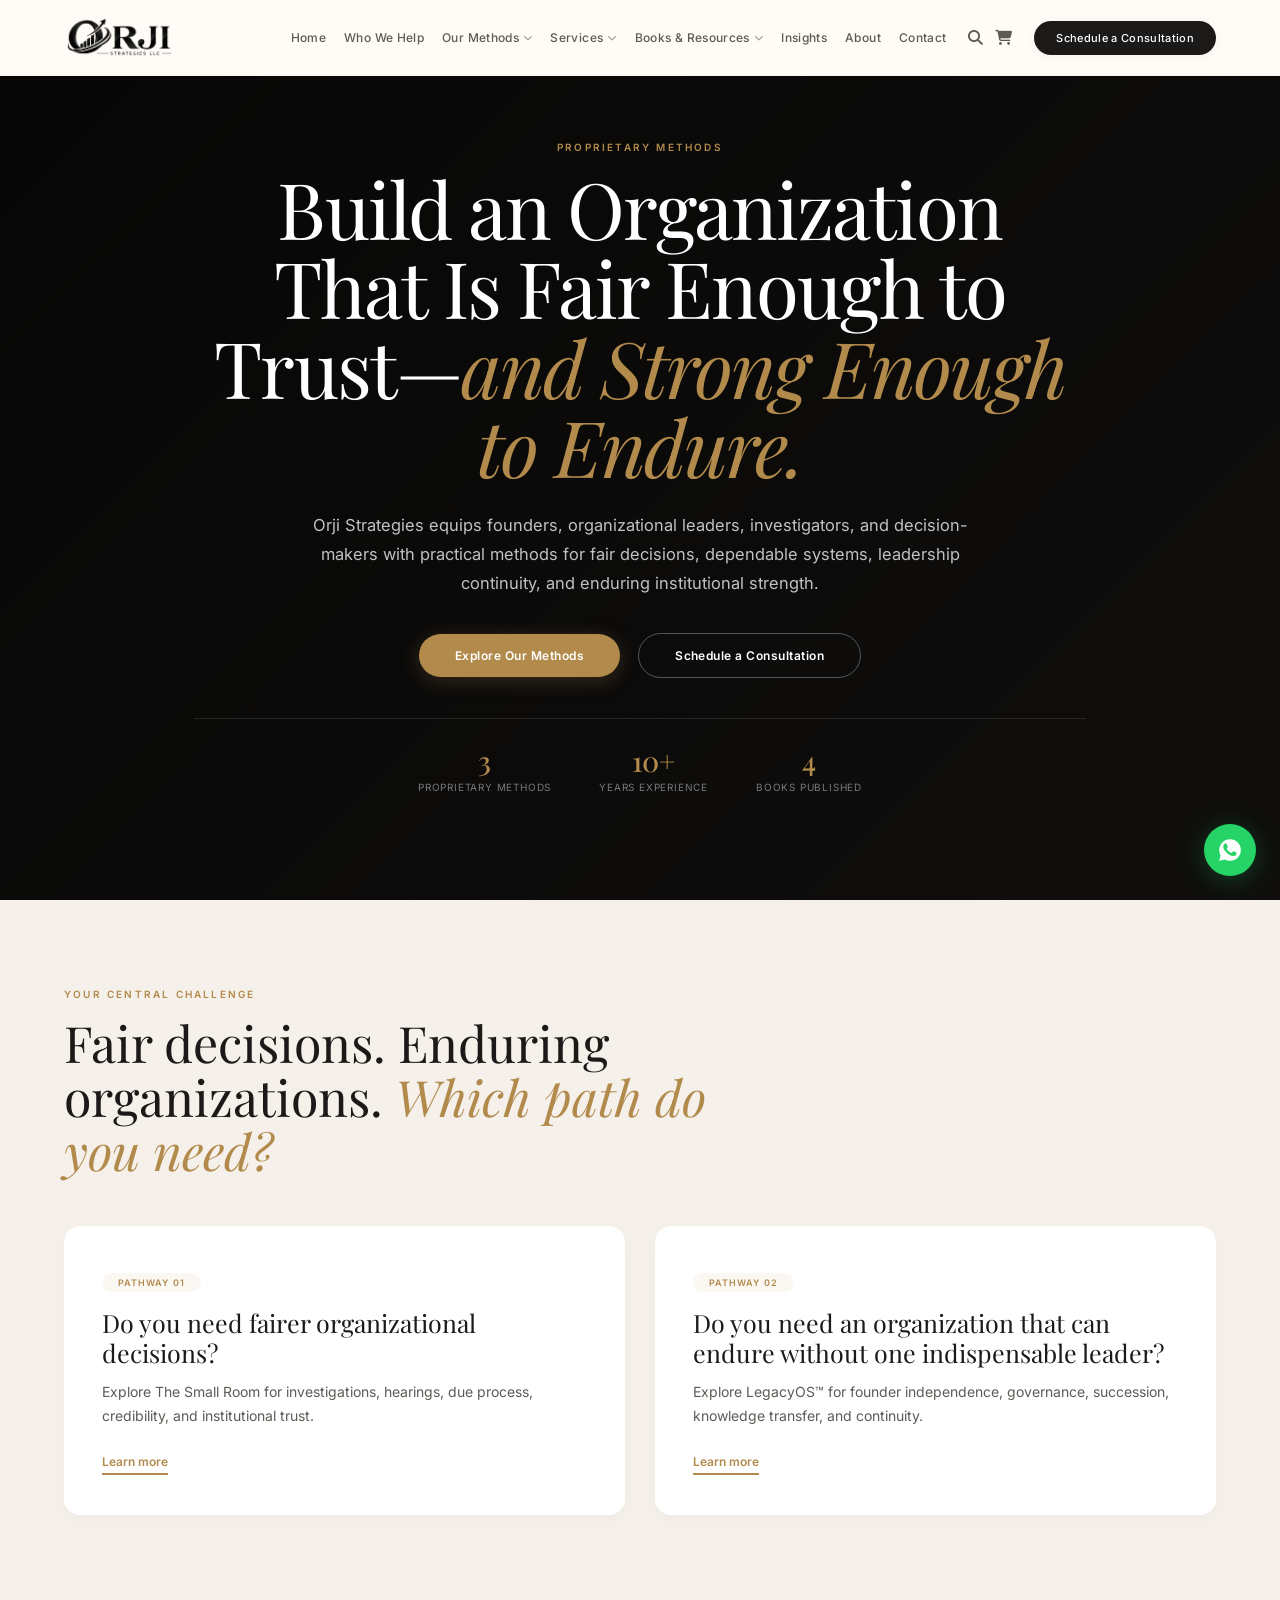
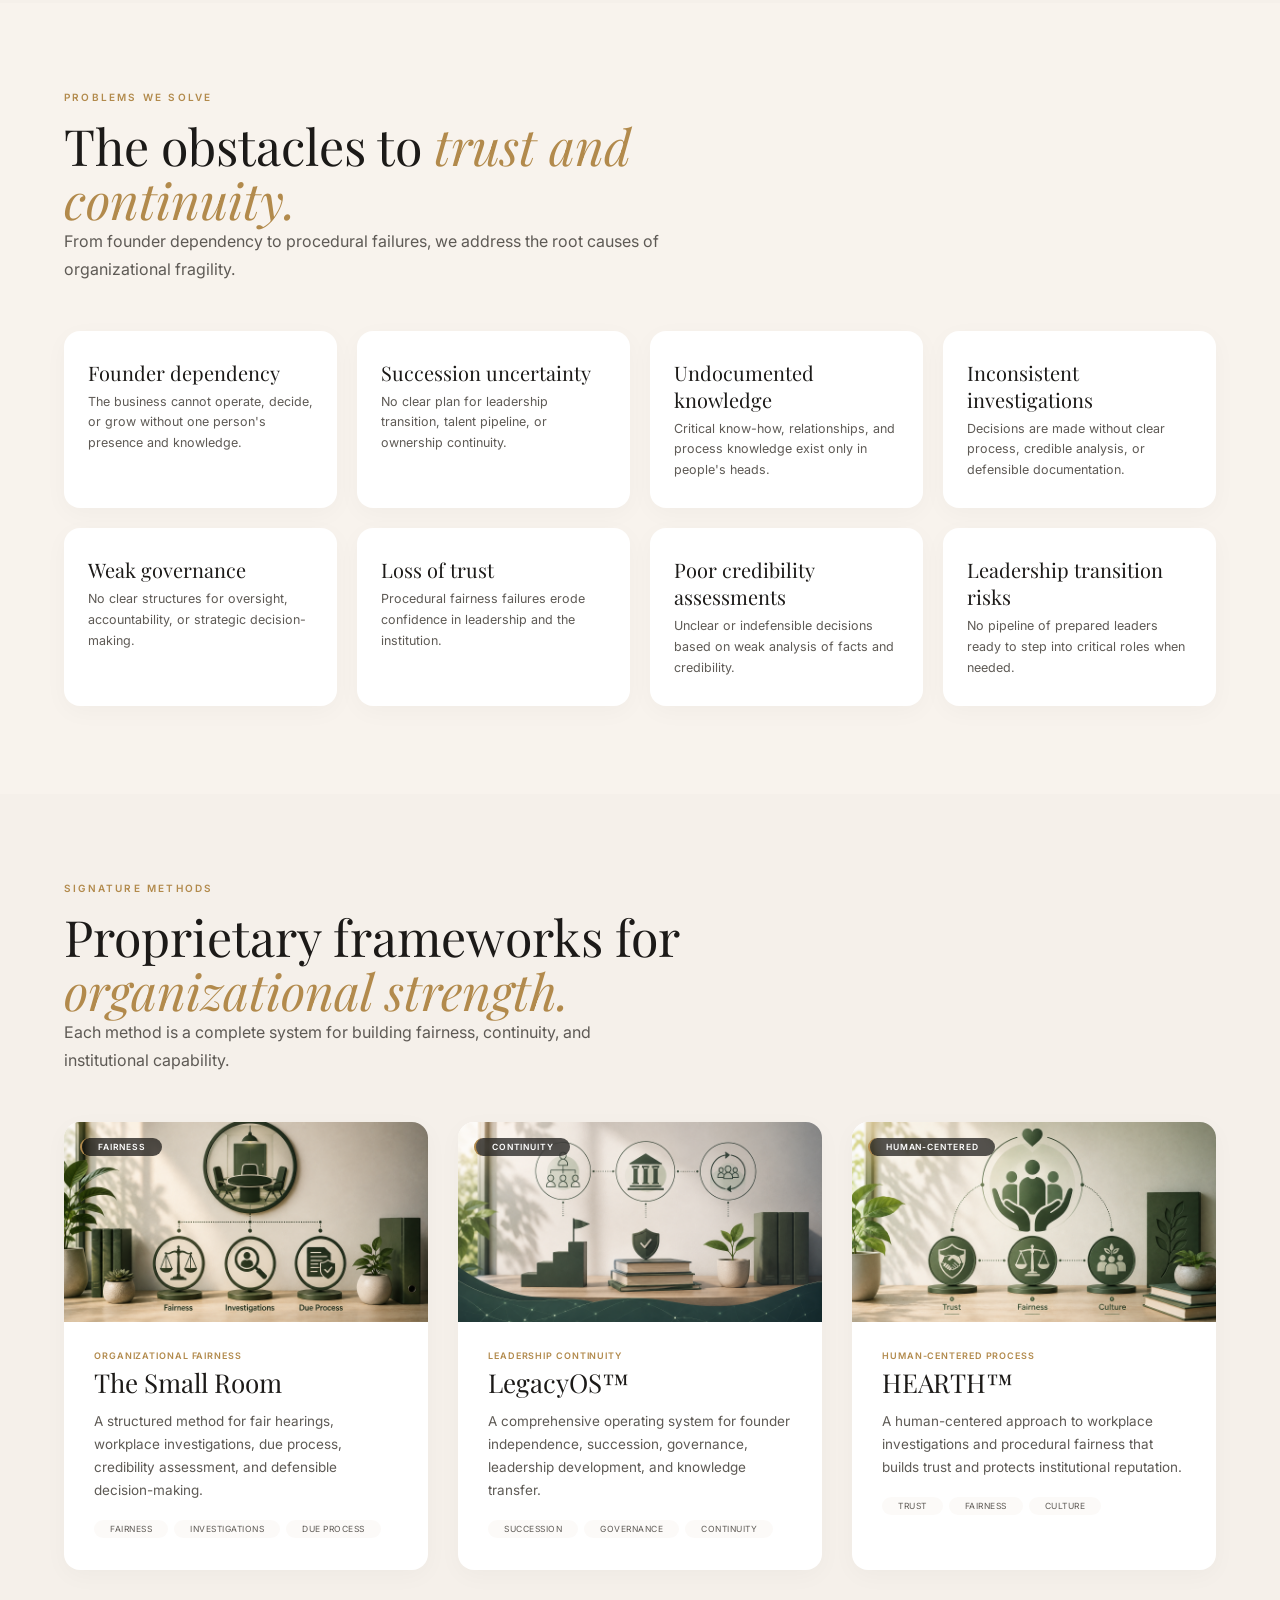
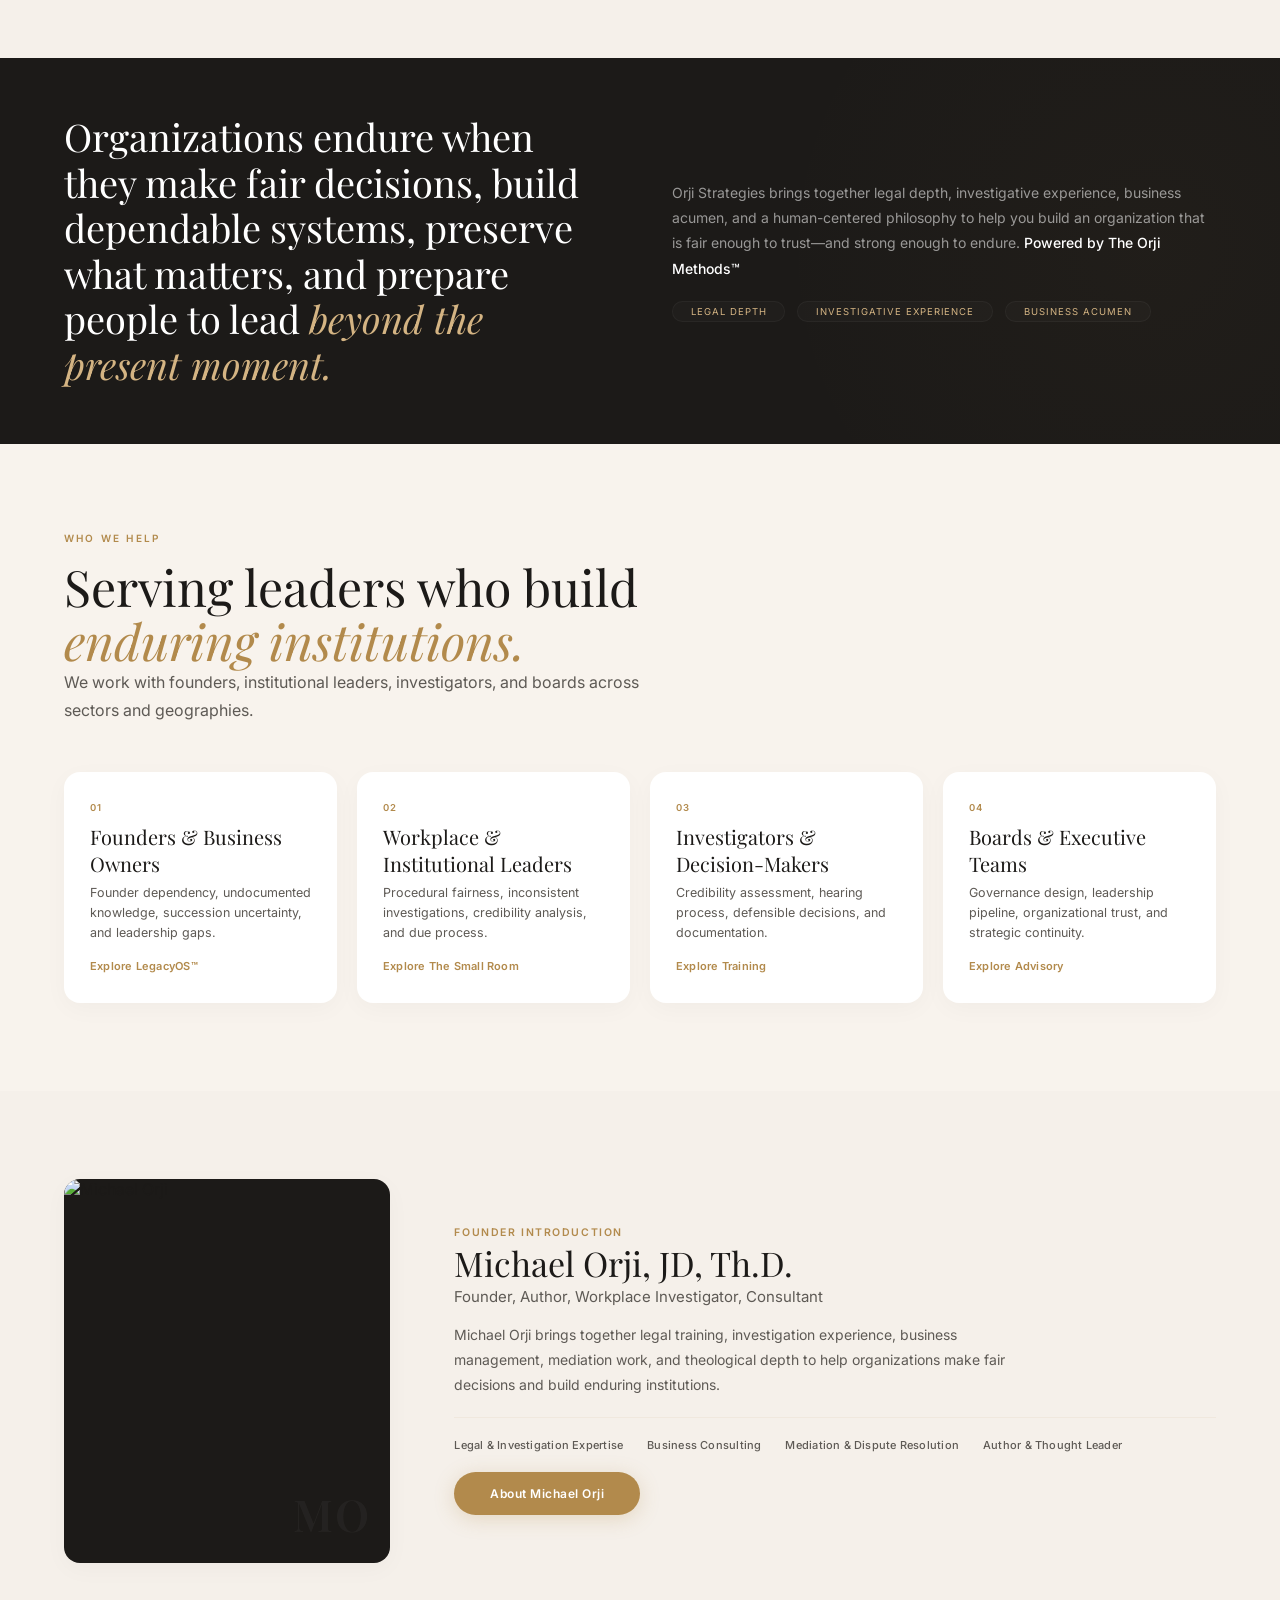
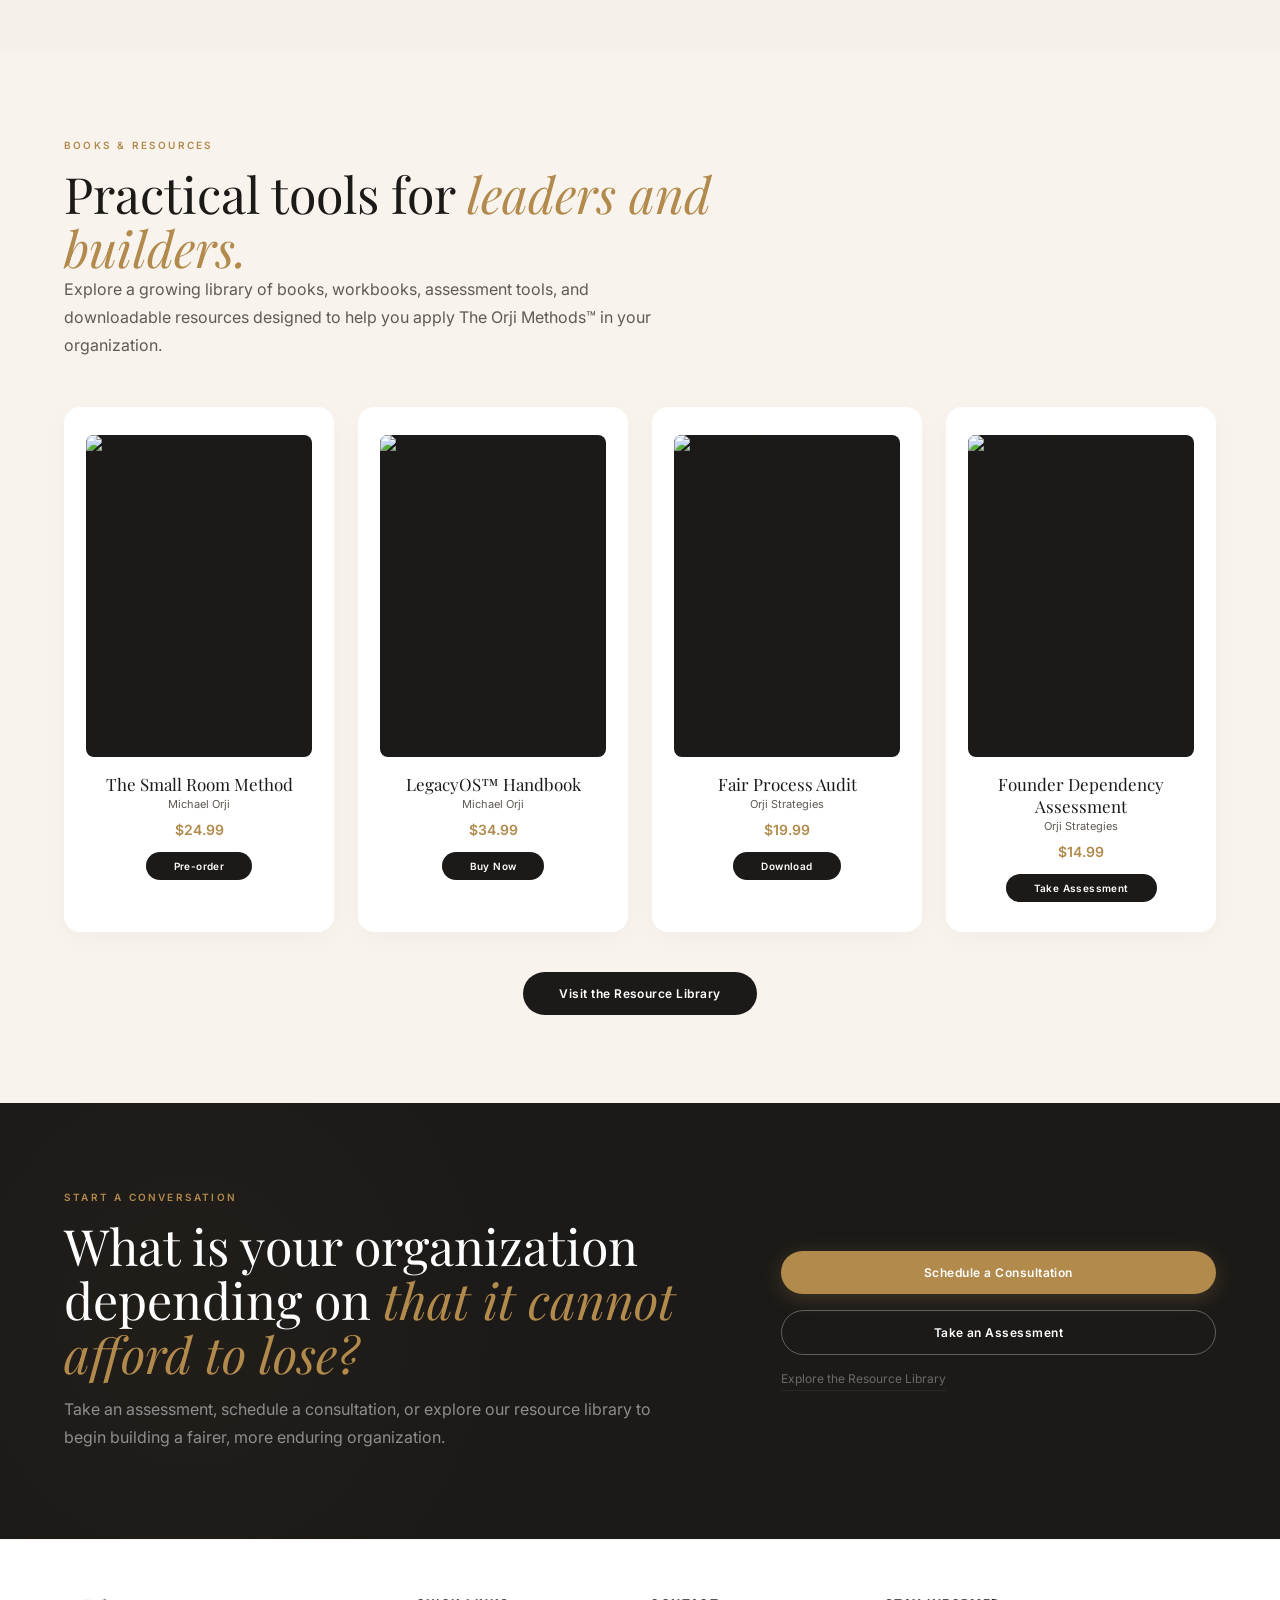
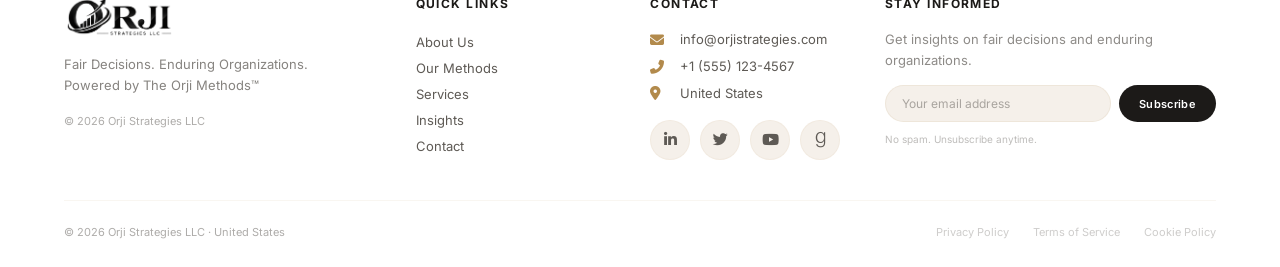
==== commit 8536a041: "Add files via upload" ====
--- a/index.html
+++ b/index.html
@@ -1,330 +1,449 @@
 <!DOCTYPE html>
 <html lang="en">
-    <head>
-        <meta charset="utf-8">
-        <meta name="viewport" content="width=device-width,initial-scale=1">
-        <title>Orji Strategies | Fair Decisions. Enduring Organizations.</title>
-        <link href="https://fonts.googleapis.com/css2?family=Playfair+Display:ital,wght@0,400;0,600;1,400&amp;family=Inter:wght@300;400;500;600&amp;display=swap" rel="stylesheet">
-        <link rel="stylesheet" href="css/styles.css">
-    </head>
-    <body class="home-page">
-        <nav class="topnav">
-            <a class="brand" href="index.html">
-                <img src="images/strata-logo.png" alt="Orji Strategies">
-            </a>
-            <div class="desktop-nav">
-                <div class="drop">
-                    <a href="#">Who We Help</a>
-                    <div class="drop-menu">
-                        <a href="#">Founders &amp; Business Owners</a>
-                        <a href="#">Workplace &amp; Institutional Leaders</a>
-                        <a href="#">Consultants &amp; Investigators</a>
-                        <a href="#">Boards &amp; Executive Teams</a>
-                    </div>
-                </div>
-                <div class="drop">
-                    <a href="#">Our Methods</a>
-                    <div class="drop-menu">
-                        <a href="#">The Small Room</a>
-                        <a href="#">LegacyOS™</a>
-                        <a href="#">HEARTH™</a>
-                        <a href="#">Assessments</a>
-                        <a href="#">Training &amp; Certification</a>
-                    </div>
-                </div>
-                <a href="#">Services</a>
-                <a href="#">Books &amp; Resources</a>
-                <a href="#">Insights</a>
-                <a href="#">About</a>
-                <a class="nav-cta" href="#">Schedule a Consultation</a>
-            </div>
-            <button
-                id="menuBtn"
-                class="menu-btn"
-                aria-label="Open menu"
-                aria-expanded="false"
-            >
-                <span></span>
-                <span></span>
-                <span></span>
-            </button>
-        </nav>
-        <div id="mobileNav" class="mobile-nav">
+<head>
+    <meta charset="utf-8">
+    <meta name="viewport" content="width=device-width, initial-scale=1">
+    <title>Orji Strategies | Fair Decisions. Enduring Organizations.</title>
+    <link href="https://fonts.googleapis.com/css2?family=Playfair+Display:ital,wght@0,400;0,500;0,600;1,400;1,500&family=Inter:wght@300;400;500;600;700&display=swap" rel="stylesheet">
+    <link rel="stylesheet" href="https://cdnjs.cloudflare.com/ajax/libs/font-awesome/6.5.0/css/all.min.css">
+    <link rel="stylesheet" href="css/styles.css">
+</head>
+<body>
+
+    <!-- ===== NAV ===== -->
+    <nav class="topnav" id="topnav">
+        <a class="brand" href="#">
+            <img src="images/strata-logo.png" alt="Orji Strategies" />
+        </a>
+        <div class="desktop-nav">
+            <a href="#">Home</a>
             <a href="#">Who We Help</a>
-            <a class="sub" href="#">Founders &amp; Business Owners</a>
-            <a class="sub" href="#">Workplace &amp; Institutional Leaders</a>
-            <a class="sub" href="#">Consultants &amp; Investigators</a>
-            <a class="sub" href="#">Boards &amp; Executive Teams</a>
-            <a href="#">Our Methods</a>
-            <a class="sub" href="#">The Small Room</a>
-            <a class="sub" href="#">LegacyOS™</a>
-            <a class="sub" href="#">HEARTH™</a>
-            <a class="sub" href="#">Assessments</a>
-            <a class="sub" href="#">Training &amp; Certification</a>
-            <a href="#">Services</a>
-            <a href="#">Books &amp; Resources</a>
+            <div class="drop">
+                <a href="#">Our Methods <i class="fas fa-chevron-down"></i></a>
+                <div class="drop-menu">
+                    <a href="#">The Small Room</a>
+                    <a href="#">LegacyOS™</a>
+                    <a href="#">HEARTH™</a>
+                    <a href="#">Assessments</a>
+                    <a href="#">Training &amp; Certification</a>
+                </div>
+            </div>
+            <div class="drop">
+                <a href="#">Services <i class="fas fa-chevron-down"></i></a>
+                <div class="drop-menu">
+                    <a href="#">The Small Room Consulting</a>
+                    <a href="#">LegacyOS™ Consulting</a>
+                    <a href="#">Training &amp; Workshops</a>
+                    <a href="#">Speaking &amp; Advisory</a>
+                </div>
+            </div>
+            <div class="drop">
+                <a href="#">Books &amp; Resources <i class="fas fa-chevron-down"></i></a>
+                <div class="drop-menu">
+                    <a href="#">Books</a>
+                    <a href="#">Workbooks</a>
+                    <a href="#">Toolkits</a>
+                    <a href="#">Assessments</a>
+                    <a href="#">Resource Library</a>
+                </div>
+            </div>
             <a href="#">Insights</a>
             <a href="#">About</a>
             <a href="#">Contact</a>
+            <div class="nav-icons">
+                <a href="#" aria-label="Search"><i class="fas fa-search"></i></a>
+                <a href="#" aria-label="Cart"><i class="fas fa-shopping-cart"></i></a>
+            </div>
+            <a class="nav-cta" href="#">Schedule a Consultation</a>
         </div>
-        <main>
-            <section class="hero">
-                <div class="wrap hero-grid">
-                    <div class="reveal">
-                        <div class="kicker">Proprietary methods for organizational fairness and strength</div>
-                        <h1 class="display">Build an Organization That Is Fair Enough to Trust—<em>and Strong Enough to Endure.</em>
-                        </h1>
-                        <p class="hero-copy">Orji Strategies equips founders, organizational leaders, investigators, and decision-makers with practical methods for fair decisions, dependable systems, leadership continuity, and enduring institutional strength.</p>
-                        <div class="hero-actions">
-                            <a class="btn gold" href="#">Explore Our Methods</a>
-                            <a class="text-link light" href="#">Schedule a Consultation →</a>
-                        </div>
-                    </div>
-                </div>
-            </section>
-            <section class="owner-moments">
-                <div class="wrap">
-                    <div class="section-intro reveal">
-                        <div class="kicker">Your organization's central challenge</div>
-                        <h2 class="h2">Fair decisions. Enduring organizations.
-                            <em>Which path do you need?</em>
-                        </h2>
-                    </div>
-                    <div class="moments reveal">
-                        <div class="moment">
-                            <div class="moment-num">01</div>
-                            <div>
-                                <h3>Do you need fairer organizational decisions?</h3>
-                                <p>Explore The Small Room for investigations, hearings, due process, credibility, and institutional trust.</p>
-                            </div>
-                        </div>
-                        <div class="moment">
-                            <div class="moment-num">02</div>
-                            <div>
-                                <h3>Do you need an organization that can endure without one indispensable leader?</h3>
-                                <p>Explore LegacyOS™ for founder independence, governance, succession, knowledge transfer, and continuity.</p>
-                            </div>
-                        </div>
-                    </div>
-                </div>
-            </section>
-            <section class="disciplines">
-                <div class="wrap">
-                    <div class="split-head reveal">
-                        <div>
-                            <div class="kicker">Problems we solve</div>
-                            <h2 class="h2">The obstacles to <em>trust and continuity.</em>
-                            </h2>
-                        </div>
-                        <p class="lead">From founder dependency to procedural failures, we address the root causes of organizational fragility.</p>
-                    </div>
-                    <div class="disc-grid reveal">
-                        <a class="disc" href="#">
-                            <div class="n">01</div>
-                            <h3>Founder dependency</h3>
-                            <p>The business cannot operate, decide, or grow without one person's presence and knowledge.</p>
-                            <span>Explore LegacyOS™ →</span>
-                        </a>
-                        <a class="disc" href="/#">
-                            <div class="n">02</div>
-                            <h3>Succession uncertainty</h3>
-                            <p>No clear plan for leadership transition, talent pipeline, or ownership continuity.</p>
-                            <span>Explore Governance →</span>
-                        </a>
-                        <a class="disc" href="#">
-                            <div class="n">03</div>
-                            <h3>Undocumented institutional knowledge</h3>
-                            <p>Critical know-how, relationships, and process knowledge exist only in people's heads.</p>
-                            <span>Explore Knowledge Transfer →</span>
-                        </a>
-                        <a class="disc" href="#">
-                            <div class="n">04</div>
-                            <h3>Inconsistent workplace investigations</h3>
-                            <p>Decisions are made without clear process, credible analysis, or defensible documentation.</p>
-                            <span>Explore The Small Room →</span>
-                        </a>
-                    </div>
-                </div>
-            </section>
-            <section class="experience" id="experience">
-                <div class="wrap">
-                    <div class="split-head reveal">
-                        <div>
-                            <div class="kicker">Signature methods</div>
-                            <h2 class="h2">Proprietary frameworks for <em>organizational strength.</em>
-                            </h2>
-                        </div>
-                        <p class="lead">Each method is a complete system for building fairness, continuity, and institutional capability.</p>
-                    </div>
-                    <div class="case-grid reveal">
-                        <article class="case">
-                            <div class="case-type">Organizational fairness</div>
+        <button class="menu-btn" id="menuBtn" aria-label="Toggle menu">
+            <span></span>
+            <span></span>
+            <span></span>
+        </button>
+    </nav>
+
+    <!-- ===== MOBILE NAV ===== -->
+    <div class="mobile-nav" id="mobileNav">
+        <a href="#">Home</a>
+        <a href="#">Who We Help</a>
+        <a class="sub" href="#">Founders &amp; Business Owners</a>
+        <a class="sub" href="#">Workplace &amp; Institutional Leaders</a>
+        <a class="sub" href="#">Consultants &amp; Investigators</a>
+        <a class="sub" href="#">Boards &amp; Executive Teams</a>
+        <a href="#">Our Methods</a>
+        <a class="sub" href="#">The Small Room</a>
+        <a class="sub" href="#">LegacyOS™</a>
+        <a class="sub" href="#">HEARTH™</a>
+        <a class="sub" href="#">Assessments</a>
+        <a class="sub" href="#">Training &amp; Certification</a>
+        <a href="#">Services</a>
+        <a class="sub" href="#">The Small Room Consulting</a>
+        <a class="sub" href="#">LegacyOS™ Consulting</a>
+        <a class="sub" href="#">Training &amp; Workshops</a>
+        <a class="sub" href="#">Speaking &amp; Advisory</a>
+        <a href="#">Books &amp; Resources</a>
+        <a class="sub" href="#">Books</a>
+        <a class="sub" href="#">Workbooks</a>
+        <a class="sub" href="#">Toolkits</a>
+        <a class="sub" href="#">Assessments</a>
+        <a class="sub" href="#">Resource Library</a>
+        <a href="#">Insights</a>
+        <a href="#">About</a>
+        <a href="#">Contact</a>
+        <div style="display: flex; gap: 20px; padding: 16px 0 8px; border-bottom: 1px solid rgba(178,138,76,0.06);">
+            <a href="#" style="border: none; padding: 0; font-size: 18px; color: var(--muted-gray);"><i class="fas fa-search"></i></a>
+            <a href="#" style="border: none; padding: 0; font-size: 18px; color: var(--muted-gray);"><i class="fas fa-shopping-cart"></i></a>
+        </div>
+        <a href="#" style="color: var(--gold); font-weight: 600; margin-top: 8px;">Schedule a Consultation</a>
+    </div>
+
+    <!-- ===== MAIN ===== -->
+    <main>
+
+        <!-- ===== HERO ===== -->
+        <section class="hero">
+            <div class="wrap hero-grid">
+                <div class="reveal">
+                    <div class="kicker">Proprietary methods</div>
+                    <h1 class="display">Build an Organization That Is Fair Enough to Trust—<em>and Strong Enough to Endure.</em></h1>
+                    <p class="hero-copy">Orji Strategies equips founders, organizational leaders, investigators, and decision-makers with practical methods for fair decisions, dependable systems, leadership continuity, and enduring institutional strength.</p>
+                    <div class="hero-actions">
+                        <a class="btn btn-primary" href="#">Explore Our Methods</a>
+                        <a class="btn btn-outline-light" href="#">Schedule a Consultation</a>
+                    </div>
+                    <div class="hero-stats">
+                        <div><span class="num">3</span><span class="label">Proprietary Methods</span></div>
+                        <div><span class="num">10+</span><span class="label">Years Experience</span></div>
+                        <div><span class="num">4</span><span class="label">Books Published</span></div>
+                    </div>
+                </div>
+            </div>
+        </section>
+
+        <!-- ===== TWO PATHWAYS ===== -->
+        <section class="pathways">
+            <div class="wrap">
+                <div class="section-intro reveal">
+                    <div class="kicker">Your central challenge</div>
+                    <h2 class="h2">Fair decisions. Enduring organizations. <em>Which path do you need?</em></h2>
+                </div>
+                <div class="pathway-grid">
+                    <div class="pathway-card reveal reveal-delay-1">
+                        <span class="tag">Pathway 01</span>
+                        <h3>Do you need fairer organizational decisions?</h3>
+                        <p>Explore The Small Room for investigations, hearings, due process, credibility, and institutional trust.</p>
+                        <a class="text-link" href="#">Learn more</a>
+                    </div>
+                    <div class="pathway-card reveal reveal-delay-2">
+                        <span class="tag">Pathway 02</span>
+                        <h3>Do you need an organization that can endure without one indispensable leader?</h3>
+                        <p>Explore LegacyOS™ for founder independence, governance, succession, knowledge transfer, and continuity.</p>
+                        <a class="text-link" href="#">Learn more</a>
+                    </div>
+                </div>
+            </div>
+        </section>
+
+        <!-- ===== PROBLEMS ===== -->
+        <section class="problems">
+            <div class="wrap">
+                <div class="section-intro reveal">
+                    <div class="kicker">Problems we solve</div>
+                    <h2 class="h2">The obstacles to <em>trust and continuity.</em></h2>
+                    <p class="lead" style="max-width:680px;">From founder dependency to procedural failures, we address the root causes of organizational fragility.</p>
+                </div>
+                <div class="problem-grid reveal">
+                    <div class="problem-item"><h4>Founder dependency</h4><p>The business cannot operate, decide, or grow without one person's presence and knowledge.</p></div>
+                    <div class="problem-item"><h4>Succession uncertainty</h4><p>No clear plan for leadership transition, talent pipeline, or ownership continuity.</p></div>
+                    <div class="problem-item"><h4>Undocumented knowledge</h4><p>Critical know-how, relationships, and process knowledge exist only in people's heads.</p></div>
+                    <div class="problem-item"><h4>Inconsistent investigations</h4><p>Decisions are made without clear process, credible analysis, or defensible documentation.</p></div>
+                    <div class="problem-item"><h4>Weak governance</h4><p>No clear structures for oversight, accountability, or strategic decision-making.</p></div>
+                    <div class="problem-item"><h4>Loss of trust</h4><p>Procedural fairness failures erode confidence in leadership and the institution.</p></div>
+                    <div class="problem-item"><h4>Poor credibility assessments</h4><p>Unclear or indefensible decisions based on weak analysis of facts and credibility.</p></div>
+                    <div class="problem-item"><h4>Leadership transition risks</h4><p>No pipeline of prepared leaders ready to step into critical roles when needed.</p></div>
+                </div>
+            </div>
+        </section>
+
+        <!-- ===== SIGNATURE METHODS ===== -->
+        <section class="methods">
+            <div class="wrap">
+                <div class="section-intro reveal">
+                    <div class="kicker">Signature methods</div>
+                    <h2 class="h2">Proprietary frameworks for <em>organizational strength.</em></h2>
+                    <p class="lead">Each method is a complete system for building fairness, continuity, and institutional capability.</p>
+                </div>
+                <div class="method-grid">
+                    <div class="method-card reveal reveal-delay-1">
+                        <div class="img-wrap">
+                            <img src="images/the-small-room.png" alt="The Small Room method" loading="lazy">
+                            <span class="label">Fairness</span>
+                        </div>
+                        <div class="body">
+                            <span class="tag">Organizational fairness</span>
                             <h3>The Small Room</h3>
                             <p>A structured method for fair hearings, workplace investigations, due process, credibility assessment, and defensible decision-making.</p>
-                            <div class="case-tags">
-                                <span>Fairness</span>
-                                <span>Investigations</span>
-                                <span>Due Process</span>
-                            </div>
-                        </article>
-                        <article class="case">
-                            <div class="case-type">Leadership continuity</div>
+                            <div class="tags"><span>Fairness</span><span>Investigations</span><span>Due Process</span></div>
+                        </div>
+                    </div>
+                    <div class="method-card reveal reveal-delay-2">
+                        <div class="img-wrap">
+                            <img src="images/legacy-img.png" alt="LegacyOS method" loading="lazy">
+                            <span class="label">Continuity</span>
+                        </div>
+                        <div class="body">
+                            <span class="tag">Leadership continuity</span>
                             <h3>LegacyOS™</h3>
                             <p>A comprehensive operating system for founder independence, succession, governance, leadership development, and knowledge transfer.</p>
-                            <div class="case-tags">
-                                <span>Succession</span>
-                                <span>Governance</span>
-                                <span>Continuity</span>
-                            </div>
-                        </article>
-                        <article class="case">
-                            <div class="case-type">Human-centered process</div>
+                            <div class="tags"><span>Succession</span><span>Governance</span><span>Continuity</span></div>
+                        </div>
+                    </div>
+                    <div class="method-card reveal reveal-delay-3">
+                        <div class="img-wrap">
+                            <img src="images/hearth.png" alt="HEARTH method" loading="lazy">
+                            <span class="label">Human-centered</span>
+                        </div>
+                        <div class="body">
+                            <span class="tag">Human-centered process</span>
                             <h3>HEARTH™</h3>
                             <p>A human-centered approach to workplace investigations and procedural fairness that builds trust and protects institutional reputation.</p>
-                            <div class="case-tags">
-                                <span>Trust</span>
-                                <span>Procedural Fairness</span>
-                                <span>Culture</span>
-                            </div>
-                        </article>
-                        <article class="case">
-                            <div class="case-type">Diagnostic tools</div>
-                            <h3>Assessments &amp; Audits</h3>
-                            <p>Founder Dependency Assessment™, Institutional Knowledge Audit, Fair Process Audit, and more to identify risks and readiness.</p>
-                            <div class="case-tags">
-                                <span>Diagnostic</span>
-                                <span>Risk</span>
-                                <span>Readiness</span>
-                            </div>
-                        </article>
-                    </div>
-                </div>
-            </section>
-            <section class="delivery-principle">
-                <div class="wrap delivery-row reveal">
-                    <div class="delivery-line">Organizations endure when they make fair decisions, build dependable systems, preserve what matters, and prepare people to lead beyond the present moment.</div>
-                    <p>Orji Strategies brings together legal depth, investigative experience, business acumen, and a human-centered philosophy to help you build an organization that is fair enough to trust—and strong enough to endure.
-                        <strong>Powered by The Orji Methods™</strong>
-                    </p>
-                </div>
-            </section>
-            <section class="industry-sec">
-                <div class="wrap">
-                    <div class="split-head reveal">
-                        <div>
-                            <div class="kicker">Who we help</div>
-                            <h2 class="h2">Serving leaders who build <em>enduring institutions.</em>
-                            </h2>
-                        </div>
-                        <p class="lead">We work with founders, institutional leaders, investigators, and boards across sectors and geographies.</p>
-                    </div>
-                    <div class="industry-grid reveal">
-                        <a class="industry-link" href="#">
-                            <div class="idx">01</div>
-                            <h3>Founders &amp; Business Owners</h3>
-                            <p>Founder dependency, undocumented knowledge, succession uncertainty, and leadership gaps.</p>
-                            <span>Explore LegacyOS™ →</span>
-                        </a>
-                        <a class="industry-link" href="#">
-                            <div class="idx">02</div>
-                            <h3>Workplace &amp; Institutional Leaders</h3>
-                            <p>Procedural fairness, inconsistent investigations, credibility analysis, and due process.</p>
-                            <span>Explore The Small Room →</span>
-                        </a>
-                        <a class="industry-link" href="#">
-                            <div class="idx">03</div>
-                            <h3>Investigators &amp; Decision-Makers</h3>
-                            <p>Credibility assessment, hearing process, defensible decisions, and documentation.</p>
-                            <span>Explore Training →</span>
-                        </a>
-                        <a class="industry-link" href="#">
-                            <div class="idx">04</div>
-                            <h3>Boards &amp; Executive Teams</h3>
-                            <p>Governance design, leadership pipeline, organizational trust, and strategic continuity.</p>
-                            <span>Explore Advisory →</span>
-                        </a>
-                        <a class="industry-link" href="#">
-                            <div class="idx">05</div>
-                            <h3>Consultants &amp; Professional Practices</h3>
-                            <p>Method certification, practitioner licensing, and institutional partnership.</p>
-                            <span>Explore Certification →</span>
-                        </a>
-                    </div>
-                </div>
-            </section>
-            <section class="family-strip">
-                <div class="wrap family-grid reveal">
-                    <div>
-                        <div class="kicker">Founder Introduction</div>
-                        <h2 class="h2">Michael Orji, JD, Th.D.
-                            <em>Founder, Author, Workplace Investigator, Consultant</em>
-                        </h2>
-                        <p class="lead">Michael Orji brings together legal training, investigation experience, business management, mediation work, and theological depth to help organizations make fair decisions and build enduring institutions.</p>
-                        <a class="btn gold" href="#">About Michael Orji</a>
-                    </div>
-                    <div class="family-points">
-                        <div>Legal &amp; Investigation Expertise</div>
-                        <div>Business &amp; Organizational Consulting</div>
-                        <div>Mediation &amp; Dispute Resolution</div>
-                        <div>Author &amp; Thought Leader</div>
-                    </div>
-                </div>
-            </section>
-            <section class="leadership">
-                <div class="wrap lead-grid reveal">
-                    <div class="portrait">
-                        <div class="mini">Books &amp; Resources</div>
-                        <div class="initials">MO</div>
-                    </div>
-                    <div>
-                        <div class="kicker">Practical tools for leaders</div>
-                        <h2 class="h2">Books, assessments, templates, and guides.</h2>
-                        <p class="lead">Explore a growing library of books, workbooks, assessment tools, and downloadable resources designed to help you apply The Orji Methods™ in your organization.</p>
-                        <div class="cred">
-                            <span>Printed Books</span>
-                            <span>E-Books &amp; Audiobooks</span>
-                            <span>Workbooks &amp; Toolkits</span>
-                        </div>
-                        <a class="text-link" href="#">Visit the Resource Library →</a>
-                    </div>
-                </div>
-            </section>
-            <section class="contact">
-                <div class="wrap contact-grid reveal">
-                    <div>
-                        <div class="kicker">Start a conversation</div>
-                        <h2 class="h2">What is your organization depending on <em>that it cannot afford to lose?</em>
-                        </h2>
-                        <p class="lead">Take an assessment, schedule a consultation, or explore our resource library to begin building a fairer, more enduring organization.</p>
-                    </div>
-                    <div class="contact-actions">
-                        <a
-                            class="btn gold"
-                            href="#"
-                            target="_blank"
-                            rel="noopener"
-                        >Schedule a Consultation</a>
-                        <a class="contact-link" href="#">Take an Assessment</a>
-                        <a class="contact-link" href="#">Explore the Resource Library</a>
-                    </div>
-                </div>
-            </section>
-        </main>
-        <footer>
-            <div>© 2026 Orji Strategies LLC · United States</div>
-            <div>Fair Decisions. Enduring Organizations. Powered by The Orji Methods™</div>
-        </footer>
-        <a
-            class="wa"
-            href="#"
-            target="_blank"
-            rel="noopener"
-            aria-label="WhatsApp Orji Strategies"
-        >
-            <svg viewBox="0 0 24 24" aria-hidden="true">
-                <path fill="currentColor" d="M12.04 2C6.52 2 2.03 6.49 2.03 12.01c0 1.76.46 3.48 1.33 5L2 22l5.12-1.34a9.98 9.98 0 0 0 4.92 1.25h.01c5.52 0 10.01-4.49 10.01-10.01C22.06 6.49 17.57 2 12.04 2Zm5.84 14.12c-.25.7-1.47 1.34-2.02 1.42-.52.08-1.18.12-1.9-.12-.44-.14-1.01-.33-1.74-.65-3.06-1.32-5.05-4.39-5.2-4.59-.15-.2-1.24-1.65-1.24-3.15 0-1.5.78-2.24 1.06-2.55.28-.31.61-.39.81-.39.2 0 .41 0 .59.01.19.01.44-.07.69.53.25.61.86 2.1.94 2.25.08.15.13.33.02.53-.1.2-.15.33-.3.51-.15.18-.32.4-.46.54-.15.15-.3.31-.13.61.18.3.78 1.28 1.68 2.08 1.15 1.03 2.12 1.35 2.42 1.5.3.15.48.13.66-.08.18-.2.76-.89.96-1.2.2-.31.41-.25.69-.15.28.1 1.78.84 2.08.99.3.15.51.23.58.36.08.13.08.74-.17 1.44Z"></path>
-            </svg>
-        </a>
-        <script src="js/site.js"></script>
-    </body>
+                            <div class="tags"><span>Trust</span><span>Fairness</span><span>Culture</span></div>
+                        </div>
+                    </div>
+                </div>
+            </div>
+        </section>
+
+        <!-- ===== DELIVERY PRINCIPLE ===== -->
+        <section class="delivery">
+            <div class="wrap delivery-grid">
+                <div class="big reveal">Organizations endure when they make fair decisions, build dependable systems, preserve what matters, and prepare people to lead <em>beyond the present moment.</em></div>
+                <div class="reveal reveal-delay-1">
+                    <p>Orji Strategies brings together legal depth, investigative experience, business acumen, and a human-centered philosophy to help you build an organization that is fair enough to trust—and strong enough to endure. <strong>Powered by The Orji Methods™</strong></p>
+                    <div class="delivery-tags">
+                        <span>Legal depth</span>
+                        <span>Investigative experience</span>
+                        <span>Business acumen</span>
+                    </div>
+                </div>
+            </div>
+        </section>
+
+        <!-- ===== WHO WE HELP ===== -->
+        <section class="who-help">
+            <div class="wrap">
+                <div class="section-intro reveal">
+                    <div class="kicker">Who we help</div>
+                    <h2 class="h2">Serving leaders who build <em>enduring institutions.</em></h2>
+                    <p class="lead">We work with founders, institutional leaders, investigators, and boards across sectors and geographies.</p>
+                </div>
+                <div class="help-grid reveal">
+                    <div class="help-item"><span class="idx">01</span><h4>Founders &amp; Business Owners</h4><p>Founder dependency, undocumented knowledge, succession uncertainty, and leadership gaps.</p><a class="link" href="#">Explore LegacyOS™</a></div>
+                    <div class="help-item"><span class="idx">02</span><h4>Workplace &amp; Institutional Leaders</h4><p>Procedural fairness, inconsistent investigations, credibility analysis, and due process.</p><a class="link" href="#">Explore The Small Room</a></div>
+                    <div class="help-item"><span class="idx">03</span><h4>Investigators &amp; Decision-Makers</h4><p>Credibility assessment, hearing process, defensible decisions, and documentation.</p><a class="link" href="#">Explore Training</a></div>
+                    <div class="help-item"><span class="idx">04</span><h4>Boards &amp; Executive Teams</h4><p>Governance design, leadership pipeline, organizational trust, and strategic continuity.</p><a class="link" href="#">Explore Advisory</a></div>
+                </div>
+            </div>
+        </section>
+
+        <!-- ===== FOUNDER ===== -->
+        <section class="founder">
+            <div class="wrap founder-grid">
+                <div class="founder-image reveal">
+                    <img src="https://images.unsplash.com/photo-1507003211169-0a1dd7228f2d?w=600&h=700&fit=crop&crop=center&q=80" alt="Michael Orji" loading="lazy">
+                    <span class="monogram">MO</span>
+                </div>
+                <div class="founder-info reveal reveal-delay-1">
+                    <div class="title">Founder Introduction</div>
+                    <div class="name">Michael Orji, JD, Th.D.</div>
+                    <div class="role">Founder, Author, Workplace Investigator, Consultant</div>
+                    <p class="bio">Michael Orji brings together legal training, investigation experience, business management, mediation work, and theological depth to help organizations make fair decisions and build enduring institutions.</p>
+                    <div class="founder-creds">
+                        <span>Legal &amp; Investigation Expertise</span>
+                        <span>Business Consulting</span>
+                        <span>Mediation &amp; Dispute Resolution</span>
+                        <span>Author &amp; Thought Leader</span>
+                    </div>
+                    <div style="margin-top:20px;">
+                        <a class="btn btn-primary" href="#">About Michael Orji</a>
+                    </div>
+                </div>
+            </div>
+        </section>
+
+        <!-- ===== BOOKS ===== -->
+        <section class="books">
+            <div class="wrap">
+                <div class="section-intro reveal">
+                    <div class="kicker">Books &amp; Resources</div>
+                    <h2 class="h2">Practical tools for <em>leaders and builders.</em></h2>
+                    <p class="lead">Explore a growing library of books, workbooks, assessment tools, and downloadable resources designed to help you apply The Orji Methods™ in your organization.</p>
+                </div>
+                <div class="book-grid">
+                    <div class="book-card reveal reveal-delay-1">
+                        <div class="cover"><img src="https://images.unsplash.com/photo-1544716278-ca5e3f4abd8c?w=400&h=500&fit=crop&crop=center&q=80" alt="Book cover" loading="lazy"></div>
+                        <h4>The Small Room Method</h4>
+                        <div class="author">Michael Orji</div>
+                        <div class="price">$24.99</div>
+                        <button class="btn-sm">Pre-order</button>
+                    </div>
+                    <div class="book-card reveal reveal-delay-2">
+                        <div class="cover"><img src="https://images.unsplash.com/photo-1532012197267-da84d127e765?w=400&h=500&fit=crop&crop=center&q=80" alt="Book cover" loading="lazy"></div>
+                        <h4>LegacyOS™ Handbook</h4>
+                        <div class="author">Michael Orji</div>
+                        <div class="price">$34.99</div>
+                        <button class="btn-sm">Buy Now</button>
+                    </div>
+                    <div class="book-card reveal reveal-delay-3">
+                        <div class="cover"><img src="https://images.unsplash.com/photo-1495446815901-a7297e633e8d?w=400&h=500&fit=crop&crop=center&q=80" alt="Book cover" loading="lazy"></div>
+                        <h4>Fair Process Audit</h4>
+                        <div class="author">Orji Strategies</div>
+                        <div class="price">$19.99</div>
+                        <button class="btn-sm">Download</button>
+                    </div>
+                    <div class="book-card reveal reveal-delay-4">
+                        <div class="cover"><img src="https://images.unsplash.com/photo-1512820790803-83ca734da794?w=400&h=500&fit=crop&crop=center&q=80" alt="Book cover" loading="lazy"></div>
+                        <h4>Founder Dependency Assessment</h4>
+                        <div class="author">Orji Strategies</div>
+                        <div class="price">$14.99</div>
+                        <button class="btn-sm">Take Assessment</button>
+                    </div>
+                </div>
+                <div style="text-align:center;margin-top:40px;" class="reveal">
+                    <a class="btn btn-dark" href="#">Visit the Resource Library</a>
+                </div>
+            </div>
+        </section>
+
+        <!-- ===== FINAL CTA ===== -->
+        <section class="cta-section">
+            <div class="wrap cta-grid">
+                <div class="reveal">
+                    <div class="kicker">Start a conversation</div>
+                    <h2 class="h2">What is your organization depending on <em>that it cannot afford to lose?</em></h2>
+                    <p class="lead">Take an assessment, schedule a consultation, or explore our resource library to begin building a fairer, more enduring organization.</p>
+                </div>
+                <div class="cta-actions reveal reveal-delay-1">
+                    <a class="btn btn-primary" href="#">Schedule a Consultation</a>
+                    <a class="btn btn-outline-light" href="#">Take an Assessment</a>
+                    <a class="link" href="#">Explore the Resource Library</a>
+                </div>
+            </div>
+        </section>
+
+    </main>
+
+    <!-- ===== FOOTER — WHITE THEME (NO HOVER SHADOWS) ===== -->
+    <footer>
+        <div class="footer-grid">
+            <!-- Column 1: Brand -->
+            <div class="footer-col">
+                <img src="images/strata-logo.png" alt="Orji Strategies" class="footer-logo">
+                <p class="brand-tagline">Fair Decisions. Enduring Organizations. Powered by The Orji Methods™</p>
+                <div style="margin-top: 18px; display: flex; gap: 12px;">
+                    <span style="font-size: 11px; color: var(--muted-gray); opacity: 0.5;">© 2026 Orji Strategies LLC</span>
+                </div>
+            </div>
+
+            <!-- Column 2: Quick Links -->
+            <div class="footer-col">
+                <h4>Quick Links</h4>
+                <a href="#">About Us</a>
+                <a href="#">Our Methods</a>
+                <a href="#">Services</a>
+                <a href="#">Insights</a>
+                <a href="#">Contact</a>
+            </div>
+
+            <!-- Column 3: Contact -->
+            <div class="footer-col">
+                <h4>Contact</h4>
+                <div class="contact-item">
+                    <i class="fas fa-envelope"></i>
+                    <span>info@orjistrategies.com</span>
+                </div>
+                <div class="contact-item">
+                    <i class="fas fa-phone-alt"></i>
+                    <span>+1 (555) 123-4567</span>
+                </div>
+                <div class="contact-item">
+                    <i class="fas fa-map-marker-alt"></i>
+                    <span>United States</span>
+                </div>
+                <div class="footer-social" style="margin-top: 16px;">
+                    <a href="#" aria-label="LinkedIn"><i class="fab fa-linkedin-in"></i></a>
+                    <a href="#" aria-label="Twitter"><i class="fab fa-twitter"></i></a>
+                    <a href="#" aria-label="YouTube"><i class="fab fa-youtube"></i></a>
+                    <a href="#" aria-label="Goodreads"><i class="fab fa-goodreads-g"></i></a>
+                </div>
+            </div>
+
+            <!-- Column 4: Newsletter -->
+            <div class="footer-col">
+                <h4>Stay Informed</h4>
+                <p style="font-size: 13px; line-height: 1.6; opacity: 0.7; margin-bottom: 14px;">Get insights on fair decisions and enduring organizations.</p>
+                <div class="newsletter-wrap">
+                    <input type="email" placeholder="Your email address" aria-label="Email for newsletter">
+                    <button>Subscribe</button>
+                </div>
+                <p style="font-size: 10px; opacity: 0.4; margin-top: 10px; line-height: 1.4;">No spam. Unsubscribe anytime.</p>
+            </div>
+        </div>
+
+        <!-- Footer Bottom -->
+        <div class="footer-bottom">
+            <span>© 2026 Orji Strategies LLC · United States</span>
+            <div class="footer-legal">
+                <a href="#">Privacy Policy</a>
+                <a href="#">Terms of Service</a>
+                <a href="#">Cookie Policy</a>
+            </div>
+        </div>
+    </footer>
+
+    <!-- ===== WHATSAPP ===== -->
+    <a class="wa" href="#" target="_blank" rel="noopener" aria-label="WhatsApp Orji Strategies">
+        <svg viewBox="0 0 24 24" aria-hidden="true">
+            <path fill="currentColor" d="M12.04 2C6.52 2 2.03 6.49 2.03 12.01c0 1.76.46 3.48 1.33 5L2 22l5.12-1.34a9.98 9.98 0 0 0 4.92 1.25h.01c5.52 0 10.01-4.49 10.01-10.01C22.06 6.49 17.57 2 12.04 2Zm5.84 14.12c-.25.7-1.47 1.34-2.02 1.42-.52.08-1.18.12-1.9-.12-.44-.14-1.01-.33-1.74-.65-3.06-1.32-5.05-4.39-5.2-4.59-.15-.2-1.24-1.65-1.24-3.15 0-1.5.78-2.24 1.06-2.55.28-.31.61-.39.81-.39.2 0 .41 0 .59.01.19.01.44-.07.69.53.25.61.86 2.1.94 2.25.08.15.13.33.02.53-.1.2-.15.33-.3.51-.15.18-.32.4-.46.54-.15.15-.3.31-.13.61.18.3.78 1.28 1.68 2.08 1.15 1.03 2.12 1.35 2.42 1.5.3.15.48.13.66-.08.18-.2.76-.89.96-1.2.2-.31.41-.25.69-.15.28.1 1.78.84 2.08.99.3.15.51.23.58.36.08.13.08.74-.17 1.44Z"></path>
+        </svg>
+    </a>
+
+    <!-- ===== SCRIPTS ===== -->
+    <script>
+        // Mobile menu
+        const menuBtn = document.getElementById('menuBtn');
+        const mobileNav = document.getElementById('mobileNav');
+        menuBtn.addEventListener('click', function() {
+            this.classList.toggle('open');
+            mobileNav.classList.toggle('open');
+            this.setAttribute('aria-expanded', mobileNav.classList.contains('open'));
+        });
+        mobileNav.querySelectorAll('a').forEach(link => {
+            link.addEventListener('click', () => {
+                menuBtn.classList.remove('open');
+                mobileNav.classList.remove('open');
+                menuBtn.setAttribute('aria-expanded', 'false');
+            });
+        });
+
+        // Nav shadow
+        const nav = document.getElementById('topnav');
+        window.addEventListener('scroll', function() {
+            nav.classList.toggle('scrolled', window.scrollY > 20);
+        });
+
+        // Reveal animations
+        const reveals = document.querySelectorAll('.reveal');
+        const revealObserver = new IntersectionObserver((entries) => {
+            entries.forEach(entry => {
+                if (entry.isIntersecting) {
+                    entry.target.classList.add('visible');
+                }
+            });
+        }, { threshold: 0.10, rootMargin: '0px 0px -30px 0px' });
+        reveals.forEach(el => revealObserver.observe(el));
+    </script>
+
+</body>
 </html>
--- a/css/styles.css
+++ b/css/styles.css
@@ -1,1699 +1,1621 @@
-:root {
-  /* Orji Strategies color palette */
-  --charcoal: #1e1e1e;        /* deep near-black */
-  --ivory: #f7f3eb;           /* warm parchment */
-  --gold: #b58a4b;            /* burnished amber/antique gold */
-  --burgundy: #7a3e4b;        /* restrained accent */
-  --muted-gray: #6a6f78;
-  --white: #ffffff;
-  --ink: #1a1a1a;
-  --line: #d6d0c5;
-
-  --serif: 'Playfair Display', Georgia, serif;
-  --sans: 'Inter', Arial, sans-serif;
-}
-
-* {
-  box-sizing: border-box;
-  margin: 0;
-  padding: 0;
-}
-
-html {
-  scroll-behavior: smooth;
-}
-
-body {
-  font-family: var(--sans);
-  color: var(--ink);
-  background: var(--white);
-  -webkit-font-smoothing: antialiased;
-}
-
-a {
-  color: inherit;
-}
-
-/* ===== NAV ===== */
-.topnav {
-  height: 82px;
-  padding: 0 5vw;
-  display: flex;
-  align-items: center;
-  justify-content: space-between;
-  background: var(--white);
-  position: relative;
-  z-index: 100;
-  border-bottom: 1px solid rgba(30, 30, 30, 0.08);
-}
-
-.brand img {
-  width: 166px;
-  display: block;
-}
-
-.desktop-nav {
-  display: flex;
-  align-items: center;
-  gap: 31px;
-  font-size: 12px;
-  font-weight: 500;
-}
-
-.desktop-nav > a,
-.drop > a {
-  text-decoration: none;
-  padding: 31px 0;
-}
-
-.drop {
-  position: relative;
-}
-
-.drop-menu {
-  display: none;
-  position: absolute;
-  top: 63px;
-  left: -22px;
-  width: 235px;
-  background: var(--white);
-  border: 1px solid var(--line);
-  box-shadow: 0 14px 34px rgba(17, 32, 52, 0.10);
-  padding: 10px;
-}
-
-.drop:hover .drop-menu {
-  display: block;
-}
-
-.drop-menu a {
-  display: block;
-  text-decoration: none;
-  padding: 11px 12px;
-  font-size: 12px;
-}
-
-.drop-menu a:hover {
-  background: var(--ivory);
-}
-
-.nav-cta {
-  background: var(--charcoal);
-  color: var(--white) !important;
-  padding: 11px 16px !important;
-}
-
-.menu-btn {
-  display: none;
-  width: 38px;
-  height: 38px;
-  border: 0;
-  background: transparent;
-}
-
-.menu-btn span {
-  display: block;
-  width: 22px;
-  height: 1px;
-  background: var(--charcoal);
-  margin: 5px auto;
-}
-
-.mobile-nav {
-  display: none;
-}
-
-/* ===== WRAP ===== */
-.wrap {
-  width: min(1180px, 90vw);
-  margin: auto;
-}
-
-section {
-  padding: 92px 0;
-}
-
-/* ===== TYPOGRAPHY ===== */
-.kicker {
-  font-size: 10px;
-  letter-spacing: 0.19em;
-  text-transform: uppercase;
-  color: var(--gold);
-  font-weight: 600;
-  margin-bottom: 16px;
-}
-
-.display,
-.h2 {
-  font-family: var(--serif);
-  font-weight: 400;
-  color: var(--charcoal);
-  letter-spacing: -0.025em;
-}
-
-.display {
-  font-size: clamp(48px, 6vw, 79px);
-  line-height: 1.00;
-  max-width: 850px;
-}
-
-.display em,
-.h2 em,
-.quote em {
-  font-style: italic;
-  color: var(--gold);
-}
-
-.h2 {
-  font-size: clamp(35px, 4.2vw, 55px);
-  line-height: 1.08;
-}
-
-.lead {
-  font-size: 16px;
-  line-height: 1.75;
-  color: var(--muted-gray);
-  max-width: 620px;
-}
-
-.body-copy {
-  font-size: 15px;
-  line-height: 1.85;
-  color: var(--muted-gray);
-  margin-top: 18px;
-}
-
-/* ===== BUTTONS ===== */
-.btn {
-  display: inline-flex;
-  align-items: center;
-  justify-content: center;
-  text-decoration: none;
-  padding: 14px 20px;
-  font-size: 12px;
-  font-weight: 600;
-  letter-spacing: 0.02em;
-  border: 1px solid transparent;
-}
-
-.btn.gold {
-  background: var(--gold);
-  color: var(--white);
-}
-
-.btn.gold:hover {
-  background: #a07c40;
-}
-
-.btn.navy {
-  background: var(--charcoal);
-  color: var(--white);
-}
-
-.text-link {
-  display: inline-block;
-  text-decoration: none;
-  font-size: 12px;
-  font-weight: 600;
-  margin-top: 25px;
-  border-bottom: 1px solid rgba(30, 30, 30, 0.25);
-  padding-bottom: 4px;
-}
-
-.text-link.light {
-  color: var(--white);
-  border-color: rgba(255, 255, 255, 0.28);
-  margin-top: 0;
-}
-
-/* ===== HERO ===== */
-.hero {
-  background: var(--charcoal);
-  color: var(--white);
-  padding: 100px 0 92px;
-}
-
-.hero-grid {
-  display: grid;
-  grid-template-columns: 1.05fr 0.95fr;
-  gap: 6vw;
-  align-items: center;
-}
-
-.hero .display {
-  color: var(--white);
-}
-
-.hero-copy {
-  font-size: 17px;
-  line-height: 1.75;
-  color: rgba(255, 255, 255, 0.68);
-  max-width: 660px;
-  margin-top: 25px;
-}
-
-.hero-actions {
-  display: flex;
-  align-items: center;
-  gap: 24px;
-  margin-top: 32px;
-}
-
-/* ===== OWNER MOMENTS ===== */
-.owner-moments {
-  background: var(--white);
-}
-
-.section-intro {
-  max-width: 820px;
-  margin-bottom: 46px;
-}
-
-.moments {
-  border-top: 1px solid var(--line);
-}
-
-.moment {
-  display: grid;
-  grid-template-columns: 60px 1fr 1fr;
-  gap: 24px;
-  padding: 25px 0;
-  border-bottom: 1px solid var(--line);
-  align-items: start;
-}
-
-.moment-num {
-  font-family: var(--serif);
-  color: var(--gold);
-  font-size: 17px;
-}
-
-.moment h3 {
-  font-family: var(--serif);
-  font-size: 26px;
-  line-height: 1.2;
-  font-weight: 400;
-}
-
-.moment p {
-  font-size: 13.5px;
-  line-height: 1.7;
-  color: var(--muted-gray);
-  max-width: 520px;
-}
-
-/* ===== DISCIPLINES ===== */
-.disciplines {
-  background: var(--ivory);
-}
-
-.split-head {
-  display: grid;
-  grid-template-columns: 1.12fr 0.88fr;
-  gap: 8vw;
-  align-items: end;
-  margin-bottom: 48px;
-}
-
-.disc-grid {
-  display: grid;
-  grid-template-columns: repeat(4, 1fr);
-  border-top: 1px solid rgba(30, 30, 30, 0.16);
-  border-bottom: 1px solid rgba(30, 30, 30, 0.16);
-}
-
-.disc {
-  padding: 29px 23px;
-  min-height: 270px;
-  border-right: 1px solid rgba(30, 30, 30, 0.16);
-  display: flex;
-  flex-direction: column;
-  text-decoration: none;
-}
-
-.disc:last-child {
-  border-right: 0;
-}
-
-.disc:hover {
-  background: var(--white);
-}
-
-.disc .n,
-.industry-link .idx {
-  font-size: 10px;
-  letter-spacing: 0.12em;
-  color: var(--gold);
-  margin-bottom: 22px;
-}
-
-.disc h3 {
-  font-family: var(--serif);
-  font-size: 29px;
-  font-weight: 400;
-  margin-bottom: 11px;
-}
-
-.disc p {
-  font-size: 13px;
-  line-height: 1.72;
-  color: var(--muted-gray);
-}
-
-.disc span {
-  font-size: 11.5px;
-  font-weight: 600;
-  margin-top: auto;
-  padding-top: 22px;
-}
-
-/* ===== EXPERIENCE ===== */
-.experience {
-  background: var(--white);
-}
-
-.case-grid {
-  display: grid;
-  grid-template-columns: 1.12fr 0.88fr 0.88fr;
-  grid-template-rows: auto auto;
-  border-top: 1px solid var(--line);
-  border-left: 1px solid var(--line);
-}
-
-.case {
-  padding: 30px;
-  border-right: 1px solid var(--line);
-  border-bottom: 1px solid var(--line);
-  min-height: 285px;
-  display: flex;
-  flex-direction: column;
-}
-
-.case-feature {
-  grid-row: 1 / 3;
-  background: var(--charcoal);
-  color: var(--white);
-  min-height: 570px;
-  padding: 44px;
-}
-
-.case-type {
-  text-transform: uppercase;
-  letter-spacing: 0.15em;
-  font-size: 9.5px;
-  color: var(--gold);
-  margin-bottom: 18px;
-}
-
-.case h3 {
-  font-family: var(--serif);
-  font-size: 28px;
-  line-height: 1.18;
-  font-weight: 400;
-}
-
-.case-feature h3 {
-  font-size: clamp(38px, 4vw, 52px);
-  max-width: 600px;
-}
-
-.case p {
-  font-size: 13px;
-  line-height: 1.75;
-  color: var(--muted-gray);
-  margin-top: 14px;
-}
-
-.case-feature p {
-  font-size: 14.5px;
-  color: rgba(255, 255, 255, 0.66);
-  max-width: 590px;
-}
-
-.case-tags {
-  display: flex;
-  gap: 8px;
-  flex-wrap: wrap;
-  margin-top: auto;
-  padding-top: 24px;
-}
-
-.case-tags span {
-  font-size: 9px;
-  letter-spacing: 0.1em;
-  text-transform: uppercase;
-  border: 1px solid rgba(30, 30, 30, 0.18);
-  padding: 7px 9px;
-}
-
-.case-feature .case-tags span {
-  border-color: rgba(255, 255, 255, 0.24);
-  color: rgba(255, 255, 255, 0.72);
-}
-
-.case-note {
-  font-family: var(--serif);
-  font-size: 25px;
-  line-height: 1.35;
-  color: var(--charcoal);
-  padding: 31px 0 0;
-  max-width: 700px;
-}
-
-/* ===== INDUSTRY ===== */
-.industry-sec {
-  background: var(--ivory);
-}
-
-.industry-grid {
-  display: grid;
-  grid-template-columns: repeat(5, 1fr);
-  border-top: 1px solid rgba(30, 30, 30, 0.16);
-  border-bottom: 1px solid rgba(30, 30, 30, 0.16);
-}
-
-.industry-link {
-  padding: 26px 20px;
-  min-height: 290px;
-  border-right: 1px solid rgba(30, 30, 30, 0.16);
-  text-decoration: none;
-  display: flex;
-  flex-direction: column;
-}
-
-.industry-link:last-child {
-  border-right: 0;
-}
-
-.industry-link:hover {
-  background: var(--white);
-}
-
-.industry-link h3 {
-  font-family: var(--serif);
-  font-weight: 400;
-  font-size: 21px;
-  line-height: 1.2;
-}
-
-.industry-link p {
-  font-size: 12.2px;
-  line-height: 1.65;
-  color: var(--muted-gray);
-  margin-top: 12px;
-}
-
-.industry-link span {
-  font-size: 11px;
-  font-weight: 600;
-  margin-top: auto;
-  padding-top: 18px;
-}
-
-/* ===== FAMILY STRIP ===== */
-.family-strip {
-  background: var(--charcoal);
-  color: var(--white);
-}
-
-.family-grid {
-  display: grid;
-  grid-template-columns: 1.05fr 0.95fr;
-  gap: 9vw;
-  align-items: center;
-}
-
-.family-strip .h2 {
-  color: var(--white);
-}
-
-.family-strip .lead {
-  color: rgba(255, 255, 255, 0.65);
-  margin: 18px 0 28px;
-}
-
-.family-points {
-  border-top: 1px solid rgba(255, 255, 255, 0.17);
-}
-
-.family-points div {
-  padding: 17px 0;
-  border-bottom: 1px solid rgba(255, 255, 255, 0.17);
-  font-size: 13px;
-  color: rgba(255, 255, 255, 0.74);
-}
-
-/* ===== LEADERSHIP ===== */
-.leadership {
-  background: var(--ivory);
-}
-
-.lead-grid {
-  display: grid;
-  grid-template-columns: 0.72fr 1.28fr;
-  gap: 8vw;
-  align-items: center;
-}
-
-.portrait {
-  aspect-ratio: 1.1;
-  background: var(--charcoal);
-  position: relative;
-  padding: 38px;
-  display: flex;
-  align-items: flex-end;
-}
-
-.portrait .mini {
-  position: absolute;
-  top: 38px;
-  left: 38px;
-  color: var(--gold);
-  font-size: 10px;
-  letter-spacing: 0.17em;
-  text-transform: uppercase;
-}
-
-.portrait .initials {
-  font-family: var(--serif);
-  font-size: clamp(80px, 9vw, 140px);
-  color: rgba(255, 255, 255, 0.09);
-  line-height: 0.78;
-}
-
-.cred {
-  display: flex;
-  gap: 15px;
-  flex-wrap: wrap;
-  margin-top: 20px;
-  font-size: 11.5px;
-  color: var(--charcoal);
-}
-
-.cred span {
-  padding-right: 15px;
-  border-right: 1px solid var(--line);
-}
-
-.cred span:last-child {
-  border: 0;
-}
-
-/* ===== CONTACT ===== */
-.contact {
-  background: var(--charcoal);
-  color: var(--white);
-}
-
-.contact-grid {
-  display: grid;
-  grid-template-columns: 1fr 0.75fr;
-  gap: 9vw;
-  align-items: end;
-}
-
-.contact .h2 {
-  color: var(--white);
-}
-
-.contact .lead {
-  color: rgba(255, 255, 255, 0.64);
-  margin-top: 18px;
-}
-
-.contact-actions {
-  display: flex;
-  flex-direction: column;
-  gap: 14px;
-  align-items: flex-start;
-}
-
-.contact-link {
-  font-size: 14px;
-  text-decoration: none;
-  border-bottom: 1px solid rgba(255, 255, 255, 0.20);
-  padding-bottom: 7px;
-}
-
-/* ===== FOOTER ===== */
-footer {
-  background: #141414; /* slightly darker charcoal */
-  color: rgba(255, 255, 255, 0.45);
-  padding: 26px 5vw;
-  font-size: 10.5px;
-  display: flex;
-  justify-content: space-between;
-  gap: 24px;
-  flex-wrap: wrap;
-}
-
-/* ===== WHATSAPP FLOATING ===== */
-.wa {
-  position: fixed;
-  right: 20px;
-  bottom: 20px;
-  width: 48px;
-  height: 48px;
-  border-radius: 50%;
-  background: #25D366;
-  color: var(--white);
-  text-decoration: none;
-  display: flex;
-  align-items: center;
-  justify-content: center;
-  font-weight: 700;
-  z-index: 80;
-}
-
-/* ===== REVEAL ANIMATION ===== */
-.reveal {
-  opacity: 0;
-  transform: translateY(12px);
-  transition: 0.45s ease;
-}
-
-.reveal.visible {
-  opacity: 1;
-  transform: none;
-}
-
-/* ===== RESPONSIVE ===== */
-@media (max-width: 980px) {
-  .topnav {
-    padding: 0 22px;
-  }
-  .brand img {
-    width: 145px;
-  }
-  .desktop-nav {
-    display: none;
-  }
-  .menu-btn {
-    display: block;
-  }
-  .mobile-nav {
-    position: absolute;
-    top: 82px;
-    left: 0;
-    right: 0;
-    background: var(--white);
-    z-index: 99;
-    padding: 15px 22px 24px;
-    border-bottom: 1px solid var(--line);
-    box-shadow: 0 14px 28px rgba(17, 32, 52, 0.08);
-  }
-  .mobile-nav.open {
-    display: block;
-  }
-  .mobile-nav a {
-    display: block;
-    text-decoration: none;
-    padding: 11px 0;
-    border-bottom: 1px solid rgba(30, 30, 30, 0.08);
-    font-size: 13px;
-  }
-  .mobile-nav a.sub {
-    padding-left: 18px;
-    color: var(--muted-gray);
-    font-size: 12px;
-  }
-  .wrap {
-    width: min(100% - 40px, 1180px);
-  }
-  section {
-    padding: 76px 0;
-  }
-  .hero {
-    padding: 82px 0 72px;
-  }
-  .hero-grid,
-  .split-head,
-  .family-grid,
-  .how-grid,
-  .lead-grid,
-  .contact-grid,
-  .split,
-  .proof-grid,
-  .contact-page-grid {
-    grid-template-columns: 1fr;
-  }
-  .hero-visual {
-    min-height: 390px;
-    max-width: 700px;
-  }
-  .moment {
-    grid-template-columns: 48px 1fr;
-  }
-  .moment p {
-    grid-column: 2;
-  }
-  .disc-grid {
-    grid-template-columns: 1fr 1fr;
-  }
-  .disc:nth-child(2) {
-    border-right: 0;
-  }
-  .disc:nth-child(-n+2) {
-    border-bottom: 1px solid rgba(30, 30, 30, 0.16);
-  }
-  .case-grid {
-    grid-template-columns: 1fr 1fr;
-  }
-  .case-feature {
-    grid-column: 1 / 3;
-    grid-row: auto;
-    min-height: 430px;
-  }
-  .industry-grid {
-    grid-template-columns: 1fr 1fr;
-  }
-  .industry-link {
-    border-bottom: 1px solid rgba(30, 30, 30, 0.16);
-  }
-  .industry-link:nth-child(2n) {
-    border-right: 0;
-  }
-  .industry-overview > a {
-    grid-template-columns: 50px 1fr;
-  }
-  .industry-overview p {
-    grid-column: 2;
-  }
-  .chain {
-    grid-template-columns: 1fr 1fr;
-  }
-  .chain-step:nth-child(2n) {
-    border-right: 0;
-  }
-  .chain-step {
-    border-bottom: 1px solid rgba(30, 30, 30, 0.16);
-  }
-  .editorial-grid,
-  .solution-grid {
-    grid-template-columns: 1fr 1fr;
-  }
-  .page-cta .wrap {
-    align-items: flex-start;
-    flex-direction: column;
-  }
-  .principle-grid {
-    grid-template-columns: 1fr;
-  }
-  .principle-grid > div {
-    border-right: 0;
-    border-bottom: 1px solid rgba(30, 30, 30, 0.16);
-  }
-  .principle-grid > div:last-child {
-    border-bottom: 0;
-  }
-  .contact-page-grid {
-    gap: 45px;
-  }
-}
-
-@media (max-width: 600px) {
-  .display {
-    font-size: 42px;
-  }
-  .h2 {
-    font-size: 34px;
-  }
-  .hero-copy {
-    font-size: 15.5px;
-  }
-  .hero-actions {
-    align-items: stretch;
-    flex-direction: column;
-    gap: 16px;
-  }
-  .hero-actions .btn {
-    width: 100%;
-  }
-  .text-link.light {
-    align-self: flex-start;
-  }
-  .hero-visual {
-    min-height: 300px;
-  }
-  .stack-svg {
-    margin-top: 12px;
-  }
-  .hero-visual-caption {
-    grid-template-columns: 1fr;
-    margin: 0;
-    font-size: 11px;
-  }
-  .moment {
-    grid-template-columns: 34px 1fr;
-    gap: 12px;
-  }
-  .moment h3 {
-    font-size: 22px;
-  }
-  .disc-grid,
-  .case-grid,
-  .industry-grid,
-  .chain,
-  .editorial-grid,
-  .solution-grid {
-    grid-template-columns: 1fr;
-  }
-  .disc,
-  .industry-link,
-  .chain-step {
-    border-right: 0 !important;
-  }
-  .disc:nth-child(-n+3) {
-    border-bottom: 1px solid rgba(30, 30, 30, 0.16);
-  }
-  .case-feature {
-    grid-column: auto;
-    min-height: 390px;
-    padding: 30px;
-  }
-  .case {
-    min-height: 260px;
-  }
-  .industry-link {
-    min-height: 220px;
-  }
-  .family-grid {
-    gap: 45px;
-  }
-  .how-steps {
-    gap: 12px;
-  }
-  .how-steps span {
-    width: 100%;
-  }
-  .cred span {
-    border: 0;
-    padding-right: 0;
-    width: 100%;
-  }
-  .page-hero {
-    padding: 82px 0 62px;
-  }
-  .cap-row {
-    grid-template-columns: 38px 1fr;
-  }
-  .cap-row > span {
-    grid-column: 2;
-  }
-  .industry-overview > a {
-    grid-template-columns: 38px 1fr;
-    gap: 14px;
-  }
-  .industry-overview h2 {
-    font-size: 26px;
-  }
-  .chain-step {
-    min-height: auto;
-  }
-  .contact-panel {
-    padding: 28px;
-  }
-  .wa {
-    width: 44px;
-    height: 44px;
-    right: 14px;
-    bottom: 14px;
-  }
-}
-
-/* ===== DEDICATED FAMILY BUSINESS SECTION (if used) ===== */
-.family-hero {
-  padding-bottom: 88px;
-}
-.family-hero-grid {
-  display: grid;
-  grid-template-columns: 1.2fr 0.8fr;
-  gap: 8vw;
-  align-items: end;
-}
-.family-hero-note {
-  border-top: 1px solid rgba(255, 255, 255, 0.22);
-  padding-top: 22px;
-  color: var(--white);
-}
-.family-hero-note span {
-  display: block;
-  color: var(--gold);
-  font-size: 9.5px;
-  letter-spacing: 0.18em;
-  font-weight: 600;
-  margin-bottom: 13px;
-}
-.family-hero-note strong {
-  display: block;
-  font-family: var(--serif);
-  font-size: 28px;
-  line-height: 1.25;
-  font-weight: 400;
-}
-.family-hero-note p {
-  font-size: 12.5px;
-  line-height: 1.7;
-  color: rgba(255, 255, 255, 0.62);
-  margin-top: 14px;
-}
-.family-situations {
-  background: var(--white);
-}
-.situation-list {
-  border-top: 1px solid var(--line);
-}
-.situation-row {
-  display: grid;
-  grid-template-columns: 52px 1.15fr 0.85fr;
-  gap: 28px;
-  padding: 29px 0;
-  border-bottom: 1px solid var(--line);
-  align-items: start;
-}
-.situation-num {
-  font-family: var(--serif);
-  font-size: 17px;
-  color: var(--gold);
-}
-.situation-row h3 {
-  font-family: var(--serif);
-  font-size: 25px;
-  line-height: 1.24;
-  font-weight: 400;
-}
-.situation-row > div > p {
-  font-size: 13px;
-  line-height: 1.72;
-  color: var(--muted-gray);
-  margin-top: 8px;
-}
-.situation-response {
-  border-left: 1px solid var(--line);
-  padding-left: 27px;
-}
-.situation-response span {
-  font-size: 9.5px;
-  letter-spacing: 0.14em;
-  text-transform: uppercase;
-  color: var(--gold);
-  font-weight: 600;
-}
-.situation-response p {
-  margin-top: 8px !important;
-}
-.family-framework {
-  background: var(--ivory);
-}
-.family-system-grid {
-  display: grid;
-  grid-template-columns: repeat(3, 1fr);
-  border-top: 1px solid rgba(30, 30, 30, 0.18);
-  border-left: 1px solid rgba(30, 30, 30, 0.18);
-}
-.family-system {
-  padding: 31px;
-  min-height: 330px;
-  border-right: 1px solid rgba(30, 30, 30, 0.18);
-  border-bottom: 1px solid rgba(30, 30, 30, 0.18);
-}
-.system-index {
-  font-family: var(--serif);
-  color: var(--gold);
-  font-size: 16px;
-}
-.family-system h3 {
-  font-family: var(--serif);
-  font-size: 34px;
-  font-weight: 400;
-  margin-top: 18px;
-}
-.family-system > p {
-  font-size: 13px;
-  line-height: 1.7;
-  color: var(--muted-gray);
-  margin-top: 9px;
-}
-.family-system ul {
-  list-style: none;
-  margin-top: 24px;
-  border-top: 1px solid rgba(30, 30, 30, 0.14);
-}
-.family-system li {
-  font-size: 11.5px;
-  line-height: 1.55;
-  color: var(--ink);
-  padding: 10px 0;
-  border-bottom: 1px solid rgba(30, 30, 30, 0.14);
-}
-.governance-bridge {
-  background: var(--charcoal);
-  color: var(--white);
-  padding: 24px 30px;
-  display: grid;
-  grid-template-columns: 150px 1fr;
-  gap: 25px;
-  align-items: center;
-}
-.governance-bridge span {
-  font-size: 10px;
-  letter-spacing: 0.18em;
-  color: var(--gold);
-  font-weight: 600;
-}
-.governance-bridge strong {
-  font-family: var(--serif);
-  font-size: 22px;
-  line-height: 1.35;
-  font-weight: 400;
-}
-.family-questions {
-  background: var(--charcoal);
-  color: var(--white);
-}
-.light-kicker {
-  color: var(--gold);
-}
-.family-question-title {
-  color: var(--white);
-  max-width: 850px;
-}
-.question-grid {
-  display: grid;
-  grid-template-columns: 1fr 1fr;
-  margin-top: 45px;
-  border-top: 1px solid rgba(255, 255, 255, 0.18);
-  border-left: 1px solid rgba(255, 255, 255, 0.18);
-}
-.question-card {
-  font-family: var(--serif);
-  font-size: 24px;
-  line-height: 1.3;
-  padding: 30px;
-  min-height: 145px;
-  border-right: 1px solid rgba(255, 255, 255, 0.18);
-  border-bottom: 1px solid rgba(255, 255, 255, 0.18);
-  display: flex;
-  align-items: center;
-  color: rgba(255, 255, 255, 0.9);
-}
-.family-succession {
-  background: var(--white);
-}
-.succession-grid {
-  display: grid;
-  grid-template-columns: repeat(3, 1fr);
-  border-top: 1px solid var(--line);
-  border-bottom: 1px solid var(--line);
-}
-.succession-grid > div {
-  padding: 30px;
-  border-right: 1px solid var(--line);
-}
-.succession-grid > div:last-child {
-  border-right: 0;
-}
-.succession-grid span {
-  font-family: var(--serif);
-  color: var(--gold);
-  font-size: 16px;
-}
-.succession-grid h3 {
-  font-family: var(--serif);
-  font-size: 27px;
-  line-height: 1.2;
-  font-weight: 400;
-  margin-top: 16px;
-}
-.succession-grid p {
-  font-size: 13px;
-  line-height: 1.7;
-  color: var(--muted-gray);
-  margin-top: 9px;
-}
-.family-solutions {
-  background: var(--ivory);
-}
-.family-tools {
-  background: var(--white);
-}
-.tool-list {
-  border-top: 1px solid var(--line);
-}
-.tool-list > div {
-  padding: 18px 0;
-  border-bottom: 1px solid var(--line);
-  display: grid;
-  grid-template-columns: 220px 1fr;
-  gap: 25px;
-}
-.tool-list strong {
-  font-family: var(--serif);
-  font-size: 19px;
-  font-weight: 400;
-}
-.tool-list span {
-  font-size: 12.5px;
-  line-height: 1.65;
-  color: var(--muted-gray);
-}
-
-@media (max-width: 980px) {
-  .family-hero-grid {
-    grid-template-columns: 1fr;
-    gap: 48px;
-  }
-  .situation-row {
-    grid-template-columns: 42px 1fr;
-  }
-  .situation-response {
-    grid-column: 2;
-    border-left: 0;
-    padding-left: 0;
-    border-top: 1px solid var(--line);
-    padding-top: 15px;
-  }
-  .family-system-grid,
-  .succession-grid {
-    grid-template-columns: 1fr;
-  }
-  .family-system {
-    min-height: auto;
-    border-right: 1px solid rgba(30, 30, 30, 0.18);
-  }
-  .succession-grid > div {
-    border-right: 0;
-    border-bottom: 1px solid var(--line);
-  }
-  .succession-grid > div:last-child {
-    border-bottom: 0;
-  }
-  .governance-bridge {
-    grid-template-columns: 1fr;
-  }
-  .question-grid {
-    grid-template-columns: 1fr 1fr;
-  }
-  .tool-list > div {
-    grid-template-columns: 190px 1fr;
-  }
-}
-
-@media (max-width: 600px) {
-  .family-hero-note strong {
-    font-size: 24px;
-  }
-  .situation-row {
-    grid-template-columns: 30px 1fr;
-    gap: 13px;
-  }
-  .situation-row h3 {
-    font-size: 22px;
-  }
-  .question-grid {
-    grid-template-columns: 1fr;
-  }
-  .question-card {
-    min-height: auto;
-    font-size: 21px;
-    padding: 24px;
-  }
-  .family-system {
-    padding: 25px;
-  }
-  .governance-bridge {
-    padding: 24px;
-  }
-  .tool-list > div {
-    grid-template-columns: 1fr;
-    gap: 6px;
-  }
-  .family-succession .split-head,
-  .family-solutions .split-head {
-    margin-bottom: 34px;
-  }
-}
-
-/* ===== INTERACTION & VIEWPORT FIXES ===== */
-@media (min-width: 981px) {
-  .topnav {
-    position: sticky;
-    top: 0;
-    z-index: 500;
-  }
-  .drop {
-    align-self: stretch;
-    display: flex;
-    align-items: center;
-    position: relative;
-  }
-  .drop > a {
-    display: flex;
-    align-items: center;
-    height: 100%;
-    padding: 0;
-  }
-  .drop-menu {
-    display: block;
-    top: 100%;
-    left: -22px;
-    margin-top: -1px;
-    opacity: 0;
-    visibility: hidden;
-    pointer-events: none;
-    transform: translateY(5px);
-    transition: opacity 0.16s ease, transform 0.16s ease, visibility 0.16s ease;
-  }
-  .drop:hover .drop-menu,
-  .drop:focus-within .drop-menu {
-    opacity: 1;
-    visibility: visible;
-    pointer-events: auto;
-    transform: none;
-  }
-  .drop-menu:before {
-    content: "";
-    position: absolute;
-    left: 0;
-    right: 0;
-    top: -10px;
-    height: 10px;
-  }
-
-  /* Homepage sections full‑screen on laptops */
-  .home-page main > section {
-    min-height: calc(100svh - 82px);
-    display: flex;
-    align-items: center;
-    padding-top: clamp(38px, 5.2vh, 66px);
-    padding-bottom: clamp(38px, 5.2vh, 66px);
-  }
-  .home-page main > section > .wrap {
-    width: min(1180px, 90vw);
-  }
-  .home-page .hero {
-    min-height: calc(100svh - 82px);
-    padding-top: clamp(42px, 5.5vh, 72px);
-    padding-bottom: clamp(42px, 5.5vh, 72px);
-  }
-  .home-page .hero-visual {
-    min-height: 0;
-  }
-  .home-page .section-intro {
-    margin-bottom: clamp(24px, 3.6vh, 40px);
-  }
-  .home-page .split-head {
-    margin-bottom: clamp(24px, 3.6vh, 40px);
-  }
-  .home-page .moment {
-    padding: clamp(14px, 2vh, 20px) 0;
-  }
-  .home-page .moment h3 {
-    font-size: clamp(21px, 2vw, 25px);
-  }
-  .home-page .disc {
-    min-height: clamp(210px, 29vh, 250px);
-    padding: clamp(20px, 3vh, 27px) 21px;
-  }
-  .home-page .case-feature {
-    min-height: clamp(380px, 52vh, 450px);
-    padding: clamp(28px, 4vh, 38px);
-  }
-  .home-page .case {
-    min-height: clamp(190px, 26vh, 225px);
-    padding: clamp(20px, 2.8vh, 27px);
-  }
-  .home-page .case-feature h3 {
-    font-size: clamp(34px, 3.4vw, 45px);
-  }
-  .home-page .industry-link {
-    min-height: clamp(210px, 30vh, 250px);
-    padding: clamp(20px, 2.8vh, 25px) 18px;
-  }
-  .home-page .family-points div {
-    padding: clamp(12px, 1.7vh, 16px) 0;
-  }
-  .home-page .how-compact {
-    min-height: auto;
-    padding: clamp(38px, 5vh, 56px) 0;
-  }
-  .home-page .leadership .portrait {
-    max-height: 430px;
-  }
-  .home-page .contact {
-    min-height: calc(82svh - 82px);
-  }
-}
-
-/* Short laptop screens */
-@media (min-width: 981px) and (max-height: 780px) {
-  .home-page .display {
-    font-size: clamp(46px, 5.2vw, 67px);
-  }
-  .home-page .h2 {
-    font-size: clamp(31px, 3.5vw, 45px);
-  }
-  .home-page .hero-copy,
-  .home-page .lead {
-    font-size: 14px;
-    line-height: 1.62;
-  }
-  .home-page .hero-grid {
-    gap: 4vw;
-  }
-  .home-page .hero-actions {
-    margin-top: 24px;
-  }
-  .home-page .hero-visual-caption {
-    padding-top: 12px;
-  }
-  .home-page .case-note {
-    font-size: 21px;
-    padding-top: 20px;
-  }
-  .home-page .industry-link p {
-    font-size: 11.6px;
-  }
-  .home-page .family-strip .lead {
-    margin: 12px 0 20px;
-  }
-}
-
-/* Tablet/mobile safeguards */
-@media (max-width: 980px) {
-  html,
-  body {
-    max-width: 100%;
-    overflow-x: hidden;
-  }
-  .topnav {
-    position: sticky;
-    top: 0;
-    z-index: 500;
-  }
-  .mobile-nav {
-    position: fixed;
-    top: 82px;
-    left: 0;
-    right: 0;
-    max-height: calc(100dvh - 82px);
-    overflow-y: auto;
-    overscroll-behavior: contain;
-    z-index: 490;
-  }
-  .stack-svg {
-    max-width: 100%;
-    overflow: hidden;
-  }
-  .case-grid,
-  .industry-grid,
-  .disc-grid,
-  .editorial-grid,
-  .solution-grid,
-  .family-system-grid,
-  .question-grid,
-  .succession-grid {
-    min-width: 0;
-  }
-  .case,
-  .industry-link,
-  .disc,
-  .editorial-item,
-  .family-system,
-  .question-card {
-    min-width: 0;
-  }
-  .display,
-  .h2,
-  .case h3,
-  .industry-link h3,
-  .editorial-item h3 {
-    overflow-wrap: anywhere;
-  }
-  img,
-  svg {
-    max-width: 100%;
-  }
-}
-
-@media (max-width: 600px) {
-  .topnav {
-    height: 72px;
-    padding: 0 16px;
-  }
-  .brand img {
-    width: 132px;
-  }
-  .mobile-nav {
-    top: 72px;
-    max-height: calc(100dvh - 72px);
-    padding: 10px 18px 20px;
-  }
-  .wrap {
-    width: min(100% - 30px, 1180px);
-  }
-  section {
-    padding: 58px 0;
-  }
-  .hero {
-    padding: 58px 0 52px;
-  }
-  .display {
-    font-size: clamp(36px, 11vw, 42px);
-    line-height: 1.03;
-  }
-  .h2 {
-    font-size: clamp(30px, 9vw, 34px);
-  }
-  .lead {
-    font-size: 14.5px;
-    line-height: 1.67;
-  }
-  .hero-copy {
-    font-size: 14.5px;
-    line-height: 1.65;
-  }
-  .hero-visual {
-    min-height: 0;
-    margin-top: 22px;
-  }
-  .case-feature {
-    min-height: auto;
-  }
-  .case {
-    min-height: auto;
-  }
-  .industry-link {
-    min-height: auto;
-    padding: 22px 0;
-  }
-  .page-hero {
-    padding: 64px 0 52px;
-  }
-  .family-hero {
-    padding-bottom: 58px;
-  }
-  .family-hero-grid {
-    gap: 32px;
-  }
-  .question-card {
-    font-size: 20px;
-  }
-  footer {
-    padding: 22px 16px;
-  }
-}
-
-/* ===== HERO SIMPLIFICATION & WHATSAPP ===== */
-.home-page .hero {
-  position: relative;
-  overflow: hidden;
-  min-height: calc(100vh - 82px);
-  display: flex;
-  align-items: center;
-  padding: 72px 0;
-}
-.home-page .hero::after {
-  content: "ORJI";
-  position: absolute;
-  right: -1.5vw;
-  bottom: -3vw;
-  font-family: var(--serif);
-  font-size: clamp(140px, 21vw, 330px);
-  line-height: 0.8;
-  letter-spacing: 0.02em;
-  color: rgba(255, 255, 255, 0.025);
-  pointer-events: none;
-}
-.home-page .hero-grid {
-  display: block;
-  position: relative;
-  z-index: 1;
-}
-.home-page .hero-grid > div:first-child {
-  max-width: 850px;
-}
-.home-page .hero-visual {
-  display: none !important;
-}
-.wa {
-  display: flex !important;
-  align-items: center;
-  justify-content: center;
-}
-.wa svg {
-  width: 25px;
-  height: 25px;
-  display: block;
-}
-@media (max-width: 980px) {
-  .home-page .hero {
-    min-height: auto;
-    padding: 74px 0 68px;
-  }
-  .home-page .hero::after {
-    font-size: 34vw;
-    right: -5vw;
-    bottom: -2vw;
-  }
-}
-@media (max-width: 600px) {
-  .home-page .hero {
-    padding: 58px 0 54px;
-  }
-  .home-page .hero::after {
-    font-size: 43vw;
-    right: -9vw;
-    bottom: 0;
-  }
-  .wa svg {
-    width: 23px;
-    height: 23px;
-  }
-}
-
-/* ===== COMPACT EXPERIENCE + DELIVERY PRINCIPLE ===== */
-.case-grid {
-  grid-template-columns: repeat(2, minmax(0, 1fr));
-  grid-template-rows: repeat(2, auto);
-}
-.case {
-  min-height: 205px;
-  padding: 25px 28px;
-}
-.case-feature {
-  grid-row: auto;
-  background: var(--white);
-  color: var(--ink);
-  min-height: 205px;
-  padding: 25px 28px;
-}
-.case-feature h3,
-.case h3 {
-  font-size: clamp(23px, 2.25vw, 29px);
-  max-width: none;
-}
-.case-feature p,
-.case p {
-  font-size: 12.5px;
-  line-height: 1.65;
-  color: var(--muted-gray);
-  margin-top: 10px;
-}
-.case-feature .case-tags span {
-  border-color: rgba(30, 30, 30, 0.18);
-  color: inherit;
-}
-.case-tags {
-  padding-top: 16px;
-}
-.case-note {
-  display: none;
-}
-
-.delivery-principle {
-  background: var(--charcoal);
-  color: var(--white);
-  padding: 30px 0 !important;
-  min-height: auto !important;
-}
-.delivery-row {
-  display: grid;
-  grid-template-columns: 0.75fr 1.25fr;
-  gap: 7vw;
-  align-items: center;
-}
-.delivery-line {
-  font-family: var(--serif);
-  font-size: clamp(23px, 2.5vw, 34px);
-  line-height: 1.2;
-  color: var(--white);
-}
-.delivery-row p {
-  font-size: 13px;
-  line-height: 1.7;
-  color: rgba(255, 255, 255, 0.67);
-  max-width: 700px;
-}
-.delivery-row strong {
-  color: var(--white);
-  font-weight: 500;
-}
-
-@media (min-width: 981px) {
-  .home-page .experience {
-    padding-top: clamp(32px, 4vh, 48px);
-    padding-bottom: clamp(32px, 4vh, 48px);
-  }
-  .home-page .experience .split-head {
-    margin-bottom: clamp(18px, 2.6vh, 28px);
-  }
-  .home-page .case {
-    min-height: clamp(165px, 21vh, 195px);
-    padding: clamp(18px, 2.4vh, 24px) 25px;
-  }
-  .home-page .case h3 {
-    font-size: clamp(21px, 1.9vw, 26px);
-  }
-  .home-page .case p {
-    font-size: clamp(11.5px, 1vw, 12.5px);
-    line-height: 1.58;
-  }
-  .home-page .case-tags {
-    padding-top: 12px;
-  }
-  .home-page .delivery-principle {
-    min-height: auto;
-    display: block;
-  }
-}
-
-@media (max-width: 980px) {
-  .case-grid {
-    grid-template-columns: 1fr 1fr;
-  }
-  .case {
-    min-height: auto;
-  }
-  .delivery-row {
-    grid-template-columns: 1fr;
-    gap: 14px;
-  }
-}
-
-@media (max-width: 600px) {
-  .case-grid {
-    grid-template-columns: 1fr;
-    border-left: 0;
-  }
-  .case {
-    padding: 23px 0;
-    border-right: 0;
-  }
-  .case h3 {
-    font-size: 24px;
-  }
-  .delivery-principle {
-    padding: 34px 0 !important;
-  }
-}+        /* ===== ROOT ===== */
+        :root {
+            --charcoal: #1c1a18;
+            --ivory: #f5f0ea;
+            --warm-ivory: #f8f3ed;
+            --gold: #b28a4c;
+            --gold-rich: #a0753a;
+            --gold-light: #d4b483;
+            --gold-subtle: #e8dccb;
+            --gold-hover-gradient: linear-gradient(160deg, #f5ebe0 0%, #e8d5b0 100%);
+            --muted-gray: #5e5a55;
+            --white: #ffffff;
+            --ink: #1c1a18;
+            --shadow-soft: 0 6px 24px rgba(0, 0, 0, 0.03);
+            --shadow-hover: 0 16px 48px rgba(120, 90, 50, 0.08);
+            --shadow-hero: 0 30px 70px rgba(0, 0, 0, 0.5);
+            --serif: 'Playfair Display', Georgia, serif;
+            --sans: 'Inter', -apple-system, BlinkMacSystemFont, sans-serif;
+            --radius: 16px;
+            --transition: 0.4s cubic-bezier(0.23, 1, 0.32, 1);
+        }
+
+        * {
+            box-sizing: border-box;
+            margin: 0;
+            padding: 0;
+        }
+
+        html {
+            scroll-behavior: smooth;
+        }
+
+        body {
+            font-family: var(--sans);
+            color: var(--ink);
+            background: var(--ivory);
+            -webkit-font-smoothing: antialiased;
+            overflow-x: hidden;
+        }
+
+        a {
+            color: inherit;
+            text-decoration: none;
+        }
+
+        img {
+            max-width: 100%;
+            display: block;
+        }
+
+        .wrap {
+            width: min(1160px, 92vw);
+            margin: 0 auto;
+            padding: 0 4px;
+        }
+
+        /* ===== NAV ===== */
+        .topnav {
+            height: 76px;
+            padding: 0 5vw;
+            display: flex;
+            align-items: center;
+            justify-content: space-between;
+            background: rgba(255, 252, 248, 0.92);
+            backdrop-filter: blur(20px) saturate(180%);
+            -webkit-backdrop-filter: blur(20px) saturate(180%);
+            position: sticky;
+            top: 0;
+            z-index: 500;
+            border-bottom: 1px solid rgba(178, 138, 76, 0.06);
+            transition: var(--transition);
+        }
+
+        .topnav.scrolled {
+            box-shadow: 0 4px 30px rgba(0, 0, 0, 0.02);
+        }
+
+        .brand {
+            display: flex;
+            align-items: center;
+            gap: 0;
+            flex-shrink: 0;
+        }
+
+        .brand img {
+            height: 44px;
+            width: auto;
+            display: block;
+            transition: var(--transition);
+        }
+
+        .brand:hover img {
+            opacity: 0.8;
+            transform: scale(1.02);
+        }
+
+        .desktop-nav {
+            display: flex;
+            align-items: center;
+            gap: 18px;
+            font-size: 12px;
+            font-weight: 500;
+        }
+
+        .desktop-nav>a {
+            padding: 26px 0;
+            position: relative;
+            letter-spacing: 0.03em;
+            color: var(--muted-gray);
+            transition: var(--transition);
+            font-weight: 500;
+            white-space: nowrap;
+        }
+
+        .desktop-nav>a::after {
+            content: '';
+            position: absolute;
+            bottom: 18px;
+            left: 50%;
+            width: 0;
+            height: 2px;
+            background: var(--gold);
+            transition: var(--transition);
+            transform: translateX(-50%);
+            border-radius: 2px;
+        }
+
+        .desktop-nav>a:hover {
+            color: var(--charcoal);
+        }
+
+        .desktop-nav>a:hover::after {
+            width: 80%;
+        }
+
+        .drop {
+            position: relative;
+            align-self: stretch;
+            display: flex;
+            align-items: center;
+        }
+
+        .drop>a {
+            padding: 26px 0;
+            letter-spacing: 0.03em;
+            position: relative;
+            color: var(--muted-gray);
+            transition: var(--transition);
+            font-weight: 500;
+            white-space: nowrap;
+            display: flex;
+            align-items: center;
+            gap: 4px;
+        }
+
+        .drop>a .fa-chevron-down {
+            font-size: 9px;
+            opacity: 0.6;
+        }
+
+        .drop>a:hover {
+            color: var(--charcoal);
+        }
+
+        .drop>a::after {
+            content: '';
+            position: absolute;
+            bottom: 18px;
+            left: 50%;
+            width: 0;
+            height: 2px;
+            background: var(--gold);
+            transition: var(--transition);
+            transform: translateX(-50%);
+            border-radius: 2px;
+        }
+
+        .drop:hover>a::after {
+            width: 80%;
+        }
+
+        .drop-menu {
+            position: absolute;
+            top: 100%;
+            left: -20px;
+            width: 230px;
+            background: rgba(255, 252, 248, 0.98);
+            backdrop-filter: blur(16px);
+            border-radius: var(--radius);
+            box-shadow: 0 16px 48px rgba(0, 0, 0, 0.04);
+            padding: 8px;
+            opacity: 0;
+            visibility: hidden;
+            pointer-events: none;
+            transform: translateY(8px);
+            transition: var(--transition);
+            margin-top: 2px;
+            border: 1px solid rgba(178, 138, 76, 0.04);
+        }
+
+        .drop:hover .drop-menu,
+        .drop:focus-within .drop-menu {
+            opacity: 1;
+            visibility: visible;
+            pointer-events: auto;
+            transform: translateY(0);
+        }
+
+        .drop-menu a {
+            display: block;
+            padding: 10px 16px;
+            font-size: 11.5px;
+            border-radius: 8px;
+            transition: var(--transition);
+            font-weight: 400;
+            color: var(--muted-gray);
+            letter-spacing: 0.01em;
+        }
+
+        .drop-menu a:hover {
+            background: var(--gold-hover-gradient);
+            color: var(--gold-rich);
+        }
+
+        .nav-icons {
+            display: flex;
+            align-items: center;
+            gap: 12px;
+            color: var(--muted-gray);
+            font-size: 15px;
+            margin-left: 4px;
+        }
+
+        .nav-icons a {
+            transition: var(--transition);
+            display: flex;
+            align-items: center;
+        }
+
+        .nav-icons a:hover {
+            color: var(--gold-rich);
+        }
+
+        .nav-cta {
+            background: var(--charcoal);
+            color: var(--white) !important;
+            padding: 10px 22px !important;
+            border-radius: 40px;
+            font-weight: 600;
+            transition: var(--transition);
+            letter-spacing: 0.02em;
+            font-size: 11px !important;
+            box-shadow: 0 2px 12px rgba(0, 0, 0, 0.04);
+            white-space: nowrap;
+            margin-left: 4px;
+        }
+
+        .nav-cta:hover {
+            background: var(--gold);
+            transform: translateY(-2px);
+            box-shadow: 0 8px 28px rgba(178, 138, 76, 0.25);
+            color: var(--white) !important;
+        }
+
+        .nav-cta::after {
+            display: none !important;
+        }
+
+        .menu-btn {
+            display: none;
+            width: 44px;
+            height: 44px;
+            border: none;
+            background: transparent;
+            flex-direction: column;
+            justify-content: center;
+            align-items: center;
+            gap: 5px;
+            cursor: pointer;
+            padding: 8px;
+            border-radius: 8px;
+            transition: var(--transition);
+        }
+
+        .menu-btn:hover {
+            background: rgba(178, 138, 76, 0.06);
+        }
+
+        .menu-btn span {
+            display: block;
+            width: 22px;
+            height: 2px;
+            background: var(--charcoal);
+            border-radius: 2px;
+            transition: var(--transition);
+            margin: 0 auto;
+        }
+
+        .menu-btn.open span:nth-child(1) {
+            transform: rotate(45deg) translate(5px, 5px);
+        }
+
+        .menu-btn.open span:nth-child(2) {
+            opacity: 0;
+        }
+
+        .menu-btn.open span:nth-child(3) {
+            transform: rotate(-45deg) translate(5px, -5px);
+        }
+
+        .mobile-nav {
+            display: none;
+            position: fixed;
+            top: 76px;
+            left: 0;
+            right: 0;
+            background: rgba(255, 252, 248, 0.98);
+            backdrop-filter: blur(16px);
+            z-index: 490;
+            padding: 24px 5vw 32px;
+            border-bottom: 1px solid rgba(178, 138, 76, 0.04);
+            box-shadow: 0 8px 30px rgba(0, 0, 0, 0.02);
+            max-height: calc(100dvh - 76px);
+            overflow-y: auto;
+        }
+
+        .mobile-nav.open {
+            display: block;
+        }
+
+        .mobile-nav a {
+            display: block;
+            padding: 12px 0;
+            border-bottom: 1px solid rgba(178, 138, 76, 0.04);
+            font-size: 13.5px;
+            font-weight: 500;
+            transition: var(--transition);
+            color: var(--muted-gray);
+        }
+
+        .mobile-nav a:hover {
+            color: var(--gold-rich);
+            padding-left: 8px;
+        }
+
+        .mobile-nav .sub {
+            padding-left: 24px;
+            font-weight: 400;
+            font-size: 12.5px;
+            color: var(--muted-gray);
+            opacity: 0.7;
+            border-bottom: none;
+        }
+
+        .mobile-nav .sub:last-of-type {
+            border-bottom: 1px solid rgba(178, 138, 76, 0.04);
+        }
+
+        .mobile-nav .sub:hover {
+            padding-left: 30px;
+        }
+
+        /* ===== BUTTONS ===== */
+        .btn {
+            display: inline-flex;
+            align-items: center;
+            justify-content: center;
+            gap: 10px;
+            padding: 14px 36px;
+            font-size: 12px;
+            font-weight: 600;
+            letter-spacing: 0.04em;
+            border-radius: 60px;
+            border: none;
+            cursor: pointer;
+            transition: var(--transition);
+            text-decoration: none;
+            font-family: var(--sans);
+        }
+
+        .btn-primary {
+            background: var(--gold);
+            color: var(--white);
+            box-shadow: 0 4px 20px rgba(178, 138, 76, 0.25);
+        }
+
+        .btn-primary:hover {
+            background: var(--gold-rich);
+            transform: translateY(-3px);
+            box-shadow: 0 12px 36px rgba(178, 138, 76, 0.35);
+        }
+
+        .btn-dark {
+            background: var(--charcoal);
+            color: var(--white);
+        }
+
+        .btn-dark:hover {
+            background: #2d2a26;
+            transform: translateY(-3px);
+            box-shadow: 0 12px 30px rgba(0, 0, 0, 0.10);
+        }
+
+        .btn-outline-light {
+            background: transparent;
+            color: var(--white);
+            border: 1.5px solid rgba(255, 255, 255, 0.30);
+        }
+
+        .btn-outline-light:hover {
+            background: var(--white);
+            color: var(--charcoal);
+            transform: translateY(-3px);
+            box-shadow: 0 8px 24px rgba(0, 0, 0, 0.08);
+        }
+
+        .text-link {
+            display: inline-flex;
+            align-items: center;
+            gap: 8px;
+            font-size: 12px;
+            font-weight: 600;
+            color: var(--gold);
+            transition: var(--transition);
+            border-bottom: 2px solid var(--gold);
+            padding-bottom: 4px;
+            font-family: var(--sans);
+        }
+
+        .text-link:hover {
+            gap: 14px;
+            color: var(--gold-rich);
+            border-color: var(--gold-rich);
+        }
+
+        /* ===== TYPOGRAPHY ===== */
+        .kicker {
+            font-size: 10px;
+            letter-spacing: 0.22em;
+            text-transform: uppercase;
+            color: var(--gold);
+            font-weight: 600;
+            margin-bottom: 16px;
+            font-family: var(--sans);
+        }
+
+        .display {
+            font-family: var(--serif);
+            font-size: clamp(42px, 6.2vw, 78px);
+            line-height: 1.02;
+            font-weight: 400;
+            color: var(--white);
+            letter-spacing: -0.025em;
+        }
+
+        .display em {
+            font-style: italic;
+            color: var(--gold);
+        }
+
+        .h2 {
+            font-family: var(--serif);
+            font-size: clamp(30px, 4.2vw, 50px);
+            line-height: 1.08;
+            font-weight: 400;
+            color: var(--charcoal);
+        }
+
+        .h2 em {
+            font-style: italic;
+            color: var(--gold);
+        }
+
+        .lead {
+            font-size: 16px;
+            line-height: 1.75;
+            color: var(--muted-gray);
+            max-width: 600px;
+        }
+
+        /* ===== SECTION ===== */
+        section {
+            padding: 88px 0;
+        }
+
+        .section-intro {
+            max-width: 720px;
+            margin-bottom: 48px;
+        }
+
+        /* ===== HERO ===== */
+        .hero {
+            background: var(--charcoal);
+            color: var(--white);
+            padding: 40px 0 80px;
+            position: relative;
+            overflow: hidden;
+            min-height: calc(100vh - 76px);
+            display: flex;
+            align-items: center;
+            background-image: url('https://images.unsplash.com/photo-1522071820081-009f0129c71c?w=1600&h=900&fit=crop&crop=center&q=80');
+            background-size: cover;
+            background-position: center 30%;
+            background-attachment: fixed;
+        }
+
+        .hero::before {
+            content: '';
+            position: absolute;
+            inset: 0;
+            background: linear-gradient(135deg, rgba(0, 0, 0, 0.75) 0%, rgba(0, 0, 0, 0.45) 100%);
+            pointer-events: none;
+            z-index: 1;
+        }
+
+        .hero::after {
+            display: none;
+        }
+
+        .hero-grid {
+            position: relative;
+            z-index: 2;
+            max-width: 900px;
+            margin: 0 auto;
+            text-align: center;
+        }
+
+        .hero .display {
+            color: var(--white);
+        }
+
+        .hero-copy {
+            font-size: 16.5px;
+            line-height: 1.75;
+            color: rgba(255, 255, 255, 0.75);
+            max-width: 700px;
+            margin: 24px auto 0;
+        }
+
+        .hero-actions {
+            display: flex;
+            align-items: center;
+            justify-content: center;
+            gap: 18px;
+            margin-top: 36px;
+            flex-wrap: wrap;
+        }
+
+        .hero-image {
+            display: none;
+        }
+
+        .hero-stats {
+            display: flex;
+            justify-content: center;
+            gap: 48px;
+            margin-top: 40px;
+            padding-top: 28px;
+            border-top: 1px solid rgba(255, 255, 255, 0.10);
+        }
+
+        .hero-stats .num {
+            font-family: var(--serif);
+            font-size: 28px;
+            color: var(--gold);
+            display: block;
+            font-weight: 500;
+            line-height: 1;
+        }
+
+        .hero-stats .label {
+            font-size: 10px;
+            color: rgba(255, 255, 255, 0.45);
+            text-transform: uppercase;
+            letter-spacing: 0.08em;
+            margin-top: 6px;
+        }
+
+        /* ===== TWO PATHWAYS ===== */
+        .pathways {
+            background: var(--ivory);
+        }
+
+        .pathway-grid {
+            display: grid;
+            grid-template-columns: 1fr 1fr;
+            gap: 30px;
+            margin-top: 16px;
+        }
+
+        .pathway-card {
+            padding: 44px 38px 40px;
+            border-radius: var(--radius);
+            background: var(--white);
+            transition: var(--transition);
+            box-shadow: var(--shadow-soft);
+            border: none;
+        }
+
+        .pathway-card:hover {
+            transform: translateY(-8px);
+            box-shadow: var(--shadow-hover);
+            background: var(--gold-hover-gradient);
+        }
+
+        .pathway-card .tag {
+            display: inline-block;
+            font-size: 9px;
+            font-weight: 600;
+            text-transform: uppercase;
+            letter-spacing: 0.12em;
+            color: var(--gold);
+            background: rgba(178, 138, 76, 0.06);
+            padding: 4px 16px;
+            border-radius: 40px;
+            margin-bottom: 16px;
+        }
+
+        .pathway-card h3 {
+            font-family: var(--serif);
+            font-size: 25px;
+            line-height: 1.2;
+            font-weight: 400;
+            margin-bottom: 12px;
+        }
+
+        .pathway-card p {
+            font-size: 14px;
+            line-height: 1.7;
+            color: var(--muted-gray);
+            margin-bottom: 22px;
+        }
+
+        /* ===== PROBLEMS ===== */
+        .problems {
+            background: var(--warm-ivory);
+        }
+
+        .problem-grid {
+            display: grid;
+            grid-template-columns: repeat(4, 1fr);
+            gap: 20px;
+        }
+
+        .problem-item {
+            padding: 28px 24px;
+            border-radius: var(--radius);
+            background: var(--white);
+            transition: var(--transition);
+            box-shadow: var(--shadow-soft);
+            border: none;
+        }
+
+        .problem-item:hover {
+            transform: translateY(-6px);
+            box-shadow: var(--shadow-hover);
+            background: var(--gold-hover-gradient);
+        }
+
+        .problem-item h4 {
+            font-family: var(--serif);
+            font-size: 20px;
+            font-weight: 400;
+            margin-bottom: 6px;
+        }
+
+        .problem-item p {
+            font-size: 12.5px;
+            line-height: 1.65;
+            color: var(--muted-gray);
+        }
+
+        /* ===== METHODS ===== */
+        .methods {
+            background: var(--ivory);
+        }
+
+        .method-grid {
+            display: grid;
+            grid-template-columns: repeat(3, 1fr);
+            gap: 30px;
+        }
+
+        .method-card {
+            border-radius: var(--radius);
+            overflow: hidden;
+            background: var(--white);
+            transition: var(--transition);
+            box-shadow: var(--shadow-soft);
+            border: none;
+        }
+
+        .method-card:hover {
+            transform: translateY(-10px);
+            box-shadow: var(--shadow-hover);
+            background: var(--gold-hover-gradient);
+        }
+
+        .method-card .img-wrap {
+            height: 200px;
+            overflow: hidden;
+            background: var(--charcoal);
+            position: relative;
+        }
+
+        .method-card .img-wrap img {
+            width: 100%;
+            height: 100%;
+            object-fit: cover;
+            transition: var(--transition);
+        }
+
+        .method-card:hover .img-wrap img {
+            transform: scale(1.04);
+        }
+
+        .method-card .img-wrap .label {
+            position: absolute;
+            top: 16px;
+            left: 16px;
+            background: rgba(0, 0, 0, 0.65);
+            backdrop-filter: blur(8px);
+            color: var(--white);
+            font-size: 8.5px;
+            font-weight: 600;
+            text-transform: uppercase;
+            letter-spacing: 0.1em;
+            padding: 4px 16px;
+            border-radius: 40px;
+            border-left: 2px solid var(--gold);
+        }
+
+        .method-card .body {
+            padding: 28px 30px 32px;
+        }
+
+        .method-card .body .tag {
+            font-size: 9px;
+            font-weight: 600;
+            text-transform: uppercase;
+            letter-spacing: 0.1em;
+            color: var(--gold);
+            display: block;
+            margin-bottom: 4px;
+        }
+
+        .method-card .body h3 {
+            font-family: var(--serif);
+            font-size: 26px;
+            font-weight: 400;
+            margin-bottom: 10px;
+        }
+
+        .method-card .body p {
+            font-size: 13.5px;
+            line-height: 1.7;
+            color: var(--muted-gray);
+            margin-bottom: 18px;
+        }
+
+        .method-card .body .tags {
+            display: flex;
+            gap: 6px;
+            flex-wrap: wrap;
+        }
+
+        .method-card .body .tags span {
+            font-size: 8.5px;
+            text-transform: uppercase;
+            letter-spacing: 0.06em;
+            padding: 4px 16px;
+            background: rgba(178, 138, 76, 0.04);
+            border-radius: 40px;
+            color: var(--muted-gray);
+        }
+
+        /* ===== DELIVERY ===== */
+        .delivery {
+            background: var(--charcoal);
+            color: var(--white);
+            padding: 56px 0 !important;
+            position: relative;
+            overflow: hidden;
+        }
+
+        .delivery::before {
+            content: '';
+            position: absolute;
+            top: -50%;
+            right: -20%;
+            width: 60%;
+            height: 200%;
+            background: radial-gradient(ellipse, rgba(178, 138, 76, 0.03) 0%, transparent 70%);
+            pointer-events: none;
+        }
+
+        .delivery-grid {
+            display: grid;
+            grid-template-columns: 1fr 1fr;
+            gap: 5vw;
+            align-items: center;
+            position: relative;
+            z-index: 1;
+        }
+
+        .delivery-grid .big {
+            font-family: var(--serif);
+            font-size: clamp(26px, 3vw, 38px);
+            line-height: 1.2;
+            color: var(--white);
+        }
+
+        .delivery-grid .big em {
+            color: var(--gold-light);
+            font-style: italic;
+        }
+
+        .delivery-grid p {
+            font-size: 14px;
+            line-height: 1.8;
+            color: rgba(255, 255, 255, 0.55);
+        }
+
+        .delivery-grid p strong {
+            color: var(--white);
+            font-weight: 500;
+        }
+
+        .delivery-tags {
+            margin-top: 20px;
+            display: flex;
+            gap: 12px;
+            flex-wrap: wrap;
+        }
+
+        .delivery-tags span {
+            font-size: 9.5px;
+            text-transform: uppercase;
+            letter-spacing: 0.1em;
+            color: var(--gold-light);
+            padding: 4px 18px;
+            border: 1px solid rgba(255, 255, 255, 0.04);
+            border-radius: 40px;
+            background: rgba(255, 255, 255, 0.02);
+        }
+
+        /* ===== WHO WE HELP ===== */
+        .who-help {
+            background: var(--warm-ivory);
+        }
+
+        .help-grid {
+            display: grid;
+            grid-template-columns: repeat(4, 1fr);
+            gap: 20px;
+        }
+
+        .help-item {
+            padding: 30px 26px;
+            border-radius: var(--radius);
+            background: var(--white);
+            transition: var(--transition);
+            box-shadow: var(--shadow-soft);
+            border: none;
+            display: flex;
+            flex-direction: column;
+        }
+
+        .help-item:hover {
+            transform: translateY(-6px);
+            box-shadow: var(--shadow-hover);
+            background: var(--gold-hover-gradient);
+        }
+
+        .help-item .idx {
+            font-size: 9.5px;
+            font-weight: 600;
+            color: var(--gold);
+            letter-spacing: 0.12em;
+            margin-bottom: 10px;
+        }
+
+        .help-item h4 {
+            font-family: var(--serif);
+            font-size: 20px;
+            font-weight: 400;
+            margin-bottom: 6px;
+        }
+
+        .help-item p {
+            font-size: 12.5px;
+            line-height: 1.6;
+            color: var(--muted-gray);
+            flex: 1;
+        }
+
+        .help-item .link {
+            font-size: 11px;
+            font-weight: 600;
+            color: var(--gold);
+            margin-top: 16px;
+            display: inline-flex;
+            align-items: center;
+            gap: 4px;
+            transition: var(--transition);
+            letter-spacing: 0.02em;
+        }
+
+        .help-item .link:hover {
+            gap: 12px;
+            color: var(--gold-rich);
+        }
+
+        /* ===== FOUNDER ===== */
+        .founder {
+            background: var(--ivory);
+        }
+
+        .founder-grid {
+            display: grid;
+            grid-template-columns: 0.6fr 1.4fr;
+            gap: 5vw;
+            align-items: center;
+        }
+
+        .founder-image {
+            border-radius: var(--radius);
+            overflow: hidden;
+            aspect-ratio: 0.85;
+            background: var(--charcoal);
+            box-shadow: var(--shadow-soft);
+            position: relative;
+        }
+
+        .founder-image img {
+            width: 100%;
+            height: 100%;
+            object-fit: cover;
+            transition: var(--transition);
+        }
+
+        .founder-image:hover img {
+            transform: scale(1.02);
+        }
+
+        .founder-image .monogram {
+            position: absolute;
+            bottom: 20px;
+            right: 20px;
+            font-family: var(--serif);
+            font-size: 44px;
+            color: rgba(255, 255, 255, 0.04);
+            font-weight: 600;
+            letter-spacing: 0.04em;
+        }
+
+        .founder-info .title {
+            font-size: 10.5px;
+            font-weight: 600;
+            color: var(--gold);
+            letter-spacing: 0.15em;
+            text-transform: uppercase;
+            margin-bottom: 6px;
+        }
+
+        .founder-info .name {
+            font-family: var(--serif);
+            font-size: 34px;
+            font-weight: 400;
+            line-height: 1.1;
+            margin-bottom: 4px;
+        }
+
+        .founder-info .role {
+            font-size: 15px;
+            color: var(--muted-gray);
+            margin-bottom: 16px;
+        }
+
+        .founder-info .bio {
+            font-size: 14px;
+            line-height: 1.8;
+            color: var(--muted-gray);
+            max-width: 560px;
+        }
+
+        .founder-creds {
+            display: flex;
+            gap: 24px;
+            flex-wrap: wrap;
+            margin-top: 20px;
+            padding-top: 20px;
+            border-top: 1px solid rgba(178, 138, 76, 0.08);
+        }
+
+        .founder-creds span {
+            font-size: 11px;
+            font-weight: 500;
+            color: var(--muted-gray);
+            letter-spacing: 0.02em;
+        }
+
+        /* ===== BOOKS ===== */
+        .books {
+            background: var(--warm-ivory);
+        }
+
+        .book-grid {
+            display: grid;
+            grid-template-columns: repeat(4, 1fr);
+            gap: 24px;
+        }
+
+        .book-card {
+            background: var(--white);
+            border-radius: var(--radius);
+            overflow: hidden;
+            transition: var(--transition);
+            text-align: center;
+            padding: 28px 22px 30px;
+            box-shadow: var(--shadow-soft);
+            border: none;
+        }
+
+        .book-card:hover {
+            transform: translateY(-8px);
+            box-shadow: var(--shadow-hover);
+            background: var(--gold-hover-gradient);
+        }
+
+        .book-card .cover {
+            width: 100%;
+            aspect-ratio: 0.7;
+            background: var(--charcoal);
+            border-radius: 8px;
+            margin-bottom: 16px;
+            overflow: hidden;
+        }
+
+        .book-card .cover img {
+            width: 100%;
+            height: 100%;
+            object-fit: cover;
+        }
+
+        .book-card h4 {
+            font-family: var(--serif);
+            font-size: 17px;
+            font-weight: 400;
+            margin-bottom: 2px;
+        }
+
+        .book-card .author {
+            font-size: 11px;
+            color: var(--muted-gray);
+            margin-bottom: 10px;
+        }
+
+        .book-card .price {
+            font-size: 14px;
+            font-weight: 600;
+            color: var(--gold);
+        }
+
+        .book-card .btn-sm {
+            margin-top: 14px;
+            font-size: 10px;
+            padding: 8px 28px;
+            border-radius: 40px;
+            background: var(--charcoal);
+            color: var(--white);
+            border: none;
+            cursor: pointer;
+            transition: var(--transition);
+            font-weight: 600;
+            letter-spacing: 0.04em;
+            font-family: var(--sans);
+        }
+
+        .book-card .btn-sm:hover {
+            background: var(--gold);
+            transform: translateY(-3px);
+            box-shadow: 0 8px 24px rgba(178, 138, 76, 0.25);
+        }
+
+        /* ===== CTA ===== */
+        .cta-section {
+            background: var(--charcoal);
+            color: var(--white);
+            position: relative;
+            overflow: hidden;
+        }
+
+        .cta-section::before {
+            content: '';
+            position: absolute;
+            top: -30%;
+            left: -10%;
+            width: 50%;
+            height: 160%;
+            background: radial-gradient(ellipse, rgba(178, 138, 76, 0.03) 0%, transparent 70%);
+            pointer-events: none;
+        }
+
+        .cta-grid {
+            display: grid;
+            grid-template-columns: 1.2fr 0.8fr;
+            gap: 5vw;
+            align-items: center;
+            position: relative;
+            z-index: 1;
+        }
+
+        .cta-section .h2 {
+            color: var(--white);
+        }
+
+        .cta-section .lead {
+            color: rgba(255, 255, 255, 0.5);
+            margin-top: 14px;
+        }
+
+        .cta-actions {
+            display: flex;
+            flex-direction: column;
+            gap: 16px;
+            align-items: flex-start;
+        }
+
+        .cta-actions .btn {
+            width: 100%;
+            justify-content: center;
+        }
+
+        .cta-actions .link {
+            color: rgba(255, 255, 255, 0.35);
+            font-size: 12px;
+            transition: var(--transition);
+            border-bottom: 1px solid rgba(255, 255, 255, 0.06);
+            padding-bottom: 4px;
+        }
+
+        .cta-actions .link:hover {
+            color: var(--gold-light);
+            border-color: var(--gold-light);
+        }
+
+        /* ===== FOOTER — WHITE THEME (NO HOVER SHADOWS) ===== */
+        footer {
+            background: var(--white);
+            color: var(--muted-gray);
+            padding: 56px 5vw 28px;
+            border-top: 1px solid rgba(178, 138, 76, 0.08);
+            box-shadow: 0 -2px 24px rgba(0, 0, 0, 0.02);
+        }
+
+        .footer-grid {
+            display: grid;
+            grid-template-columns: 1.6fr 1fr 1fr 1.2fr;
+            gap: 40px;
+            max-width: 1160px;
+            margin: 0 auto;
+            padding-bottom: 40px;
+            border-bottom: 1px solid rgba(178, 138, 76, 0.08);
+        }
+
+        .footer-col h4 {
+            color: var(--charcoal);
+            font-size: 12px;
+            font-weight: 700;
+            letter-spacing: 0.12em;
+            text-transform: uppercase;
+            margin-bottom: 18px;
+            font-family: var(--sans);
+        }
+
+        .footer-col p,
+        .footer-col a {
+            font-size: 13px;
+            line-height: 2;
+            color: var(--muted-gray);
+            display: block;
+            transition: var(--transition);
+        }
+
+        .footer-col a:hover {
+            color: var(--gold-rich);
+            padding-left: 4px;
+        }
+
+        .footer-col .footer-logo {
+            height: 44px;
+            width: auto;
+            margin-bottom: 14px;
+            display: block;
+        }
+
+        .footer-col .brand-tagline {
+            font-size: 13px;
+            color: var(--muted-gray);
+            max-width: 280px;
+            line-height: 1.6;
+            font-weight: 400;
+            opacity: 0.75;
+        }
+
+        .footer-col .contact-item {
+            display: flex;
+            align-items: center;
+            gap: 12px;
+            margin-bottom: 6px;
+            font-size: 13px;
+            color: var(--muted-gray);
+            line-height: 1.6;
+        }
+
+        .footer-col .contact-item i {
+            width: 18px;
+            color: var(--gold);
+            font-size: 14px;
+            flex-shrink: 0;
+        }
+
+        .footer-social {
+            display: flex;
+            gap: 10px;
+            margin-top: 4px;
+        }
+
+        .footer-social a {
+            display: flex;
+            align-items: center;
+            justify-content: center;
+            width: 40px;
+            height: 40px;
+            border-radius: 50%;
+            background: var(--ivory);
+            color: var(--muted-gray);
+            transition: var(--transition);
+            font-size: 15px;
+            border: 1px solid rgba(178, 138, 76, 0.06);
+        }
+
+        /* NO box-shadow on hover */
+        .footer-social a:hover {
+            background: var(--gold);
+            color: var(--white);
+            transform: translateY(-3px);
+            border-color: var(--gold);
+            /* box-shadow removed */;
+        }
+
+        .footer-col .newsletter-wrap {
+            display: flex;
+            gap: 8px;
+            margin-top: 4px;
+        }
+
+        .footer-col .newsletter-wrap input {
+            background: var(--ivory);
+            border: 1px solid rgba(178, 138, 76, 0.10);
+            padding: 10px 16px;
+            border-radius: 40px;
+            font-size: 12px;
+            color: var(--charcoal);
+            flex: 1;
+            min-width: 100px;
+            font-family: var(--sans);
+            transition: var(--transition);
+            outline: none;
+        }
+
+        .footer-col .newsletter-wrap input:focus {
+            border-color: var(--gold);
+            box-shadow: 0 0 0 3px rgba(178, 138, 76, 0.08);
+        }
+
+        .footer-col .newsletter-wrap input::placeholder {
+            color: var(--muted-gray);
+            opacity: 0.5;
+        }
+
+        .footer-col .newsletter-wrap button {
+            background: var(--charcoal);
+            border: none;
+            padding: 10px 20px;
+            border-radius: 40px;
+            color: var(--white);
+            font-weight: 600;
+            font-size: 11px;
+            cursor: pointer;
+            transition: var(--transition);
+            font-family: var(--sans);
+            letter-spacing: 0.03em;
+            white-space: nowrap;
+        }
+
+        /* NO box-shadow on hover */
+        .footer-col .newsletter-wrap button:hover {
+            background: var(--gold);
+            transform: translateY(-2px);
+            /* box-shadow removed */;
+        }
+
+        .footer-bottom {
+            display: flex;
+            justify-content: space-between;
+            align-items: center;
+            flex-wrap: wrap;
+            gap: 16px;
+            max-width: 1160px;
+            margin: 0 auto;
+            padding-top: 24px;
+            font-size: 11px;
+            color: var(--muted-gray);
+            opacity: 0.5;
+        }
+
+        .footer-bottom .footer-legal {
+            display: flex;
+            gap: 24px;
+        }
+
+        .footer-bottom .footer-legal a {
+            color: var(--muted-gray);
+            transition: var(--transition);
+            opacity: 0.6;
+        }
+
+        .footer-bottom .footer-legal a:hover {
+            color: var(--gold-rich);
+            opacity: 1;
+        }
+
+        /* ===== WHATSAPP ===== */
+        .wa {
+            position: fixed;
+            right: 24px;
+            bottom: 24px;
+            width: 52px;
+            height: 52px;
+            border-radius: 50%;
+            background: #25D366;
+            color: var(--white);
+            display: flex;
+            align-items: center;
+            justify-content: center;
+            z-index: 80;
+            box-shadow: 0 4px 24px rgba(37, 211, 102, 0.25);
+            transition: var(--transition);
+        }
+
+        .wa:hover {
+            transform: scale(1.06);
+            box-shadow: 0 8px 36px rgba(37, 211, 102, 0.35);
+        }
+
+        .wa svg {
+            width: 26px;
+            height: 26px;
+            display: block;
+        }
+
+        /* ===== RESPONSIVE ===== */
+        @media (max-width: 1100px) {
+            .desktop-nav {
+                gap: 12px;
+                font-size: 11px;
+            }
+            .desktop-nav>a,
+            .drop>a {
+                padding: 26px 0;
+            }
+            .footer-grid {
+                grid-template-columns: 1fr 1fr;
+                gap: 32px;
+            }
+            .problem-grid {
+                grid-template-columns: repeat(2, 1fr);
+            }
+            .help-grid {
+                grid-template-columns: repeat(2, 1fr);
+            }
+            .book-grid {
+                grid-template-columns: repeat(2, 1fr);
+            }
+        }
+
+        @media (max-width: 980px) {
+            .topnav {
+                height: 68px;
+                padding: 0 20px;
+            }
+            .desktop-nav {
+                display: none;
+            }
+            .menu-btn {
+                display: flex;
+            }
+            .mobile-nav {
+                top: 68px;
+                max-height: calc(100dvh - 68px);
+            }
+            .hero {
+                min-height: auto;
+                padding: 44px 0 60px;
+                background-attachment: scroll;
+            }
+            .hero-grid {
+                max-width: 100%;
+                text-align: center;
+            }
+            .pathway-grid {
+                grid-template-columns: 1fr;
+            }
+            .method-grid {
+                grid-template-columns: 1fr 1fr;
+            }
+            .delivery-grid {
+                grid-template-columns: 1fr;
+                gap: 28px;
+            }
+            .founder-grid {
+                grid-template-columns: 1fr;
+                gap: 32px;
+            }
+            .founder-image {
+                max-width: 360px;
+            }
+            .cta-grid {
+                grid-template-columns: 1fr;
+                gap: 40px;
+            }
+            section {
+                padding: 64px 0;
+            }
+            .method-card .img-wrap {
+                height: 160px;
+            }
+            .brand img {
+                height: 38px;
+            }
+            .footer-grid {
+                grid-template-columns: 1fr 1fr;
+                gap: 32px;
+            }
+        }
+
+        @media (max-width: 600px) {
+            .topnav {
+                height: 62px;
+                padding: 0 14px;
+            }
+            .mobile-nav {
+                top: 62px;
+                max-height: calc(100dvh - 62px);
+                padding: 16px 18px 24px;
+            }
+            .brand img {
+                height: 32px;
+            }
+            .hero {
+                padding: 28px 0 40px;
+            }
+            .hero-actions {
+                flex-direction: column;
+                align-items: center;
+            }
+            .hero-actions .btn {
+                width: 100%;
+                justify-content: center;
+            }
+            .hero-stats {
+                gap: 20px;
+                flex-wrap: wrap;
+                justify-content: center;
+            }
+            .hero-stats .num {
+                font-size: 22px;
+            }
+            section {
+                padding: 48px 0;
+            }
+            .section-intro {
+                margin-bottom: 32px;
+            }
+            .method-grid {
+                grid-template-columns: 1fr;
+            }
+            .method-card .img-wrap {
+                height: 180px;
+            }
+            .problem-grid {
+                grid-template-columns: 1fr;
+            }
+            .help-grid {
+                grid-template-columns: 1fr;
+            }
+            .book-grid {
+                grid-template-columns: 1fr 1fr;
+                gap: 16px;
+            }
+            .book-card {
+                padding: 18px 14px 20px;
+            }
+            .book-card .cover {
+                aspect-ratio: 0.7;
+            }
+            .book-card h4 {
+                font-size: 14px;
+            }
+            .founder-info .name {
+                font-size: 28px;
+            }
+            .founder-creds {
+                flex-direction: column;
+                gap: 8px;
+            }
+            .cta-actions .btn {
+                width: 100%;
+                justify-content: center;
+            }
+            .footer-grid {
+                grid-template-columns: 1fr;
+                gap: 28px;
+                text-align: left;
+            }
+            .footer-col .brand-tagline {
+                max-width: 100%;
+            }
+            .footer-bottom {
+                flex-direction: column;
+                text-align: center;
+            }
+            .footer-bottom .footer-legal {
+                flex-wrap: wrap;
+                justify-content: center;
+            }
+            .wa {
+                width: 44px;
+                height: 44px;
+                right: 14px;
+                bottom: 14px;
+            }
+            .wa svg {
+                width: 22px;
+                height: 22px;
+            }
+            .pathway-card {
+                padding: 28px 24px 30px;
+            }
+            .pathway-card h3 {
+                font-size: 22px;
+            }
+            .delivery-grid .big {
+                font-size: 24px;
+            }
+            .hero .display {
+                font-size: 36px;
+            }
+            .footer-col .newsletter-wrap {
+                flex-direction: column;
+            }
+            .footer-col .newsletter-wrap input {
+                min-width: unset;
+            }
+            .footer-col .newsletter-wrap button {
+                width: 100%;
+                justify-content: center;
+            }
+        }
+
+        @media (max-width: 420px) {
+            .book-grid {
+                grid-template-columns: 1fr 1fr;
+            }
+            .book-card .cover {
+                aspect-ratio: 0.65;
+            }
+            .book-card h4 {
+                font-size: 12px;
+            }
+            .book-card .author {
+                font-size: 10px;
+            }
+            .book-card .price {
+                font-size: 12px;
+            }
+            .book-card .btn-sm {
+                font-size: 9px;
+                padding: 6px 16px;
+            }
+        }
+
+        /* ===== ANIMATIONS ===== */
+        .reveal {
+            opacity: 0;
+            transform: translateY(28px);
+            transition: 0.8s cubic-bezier(0.23, 1, 0.32, 1);
+        }
+
+        .reveal.visible {
+            opacity: 1;
+            transform: translateY(0);
+        }
+
+        .reveal-delay-1 {
+            transition-delay: 0.08s;
+        }
+        .reveal-delay-2 {
+            transition-delay: 0.16s;
+        }
+        .reveal-delay-3 {
+            transition-delay: 0.24s;
+        }
+        .reveal-delay-4 {
+            transition-delay: 0.32s;
+        }
+        .reveal-delay-5 {
+            transition-delay: 0.40s;
+        }
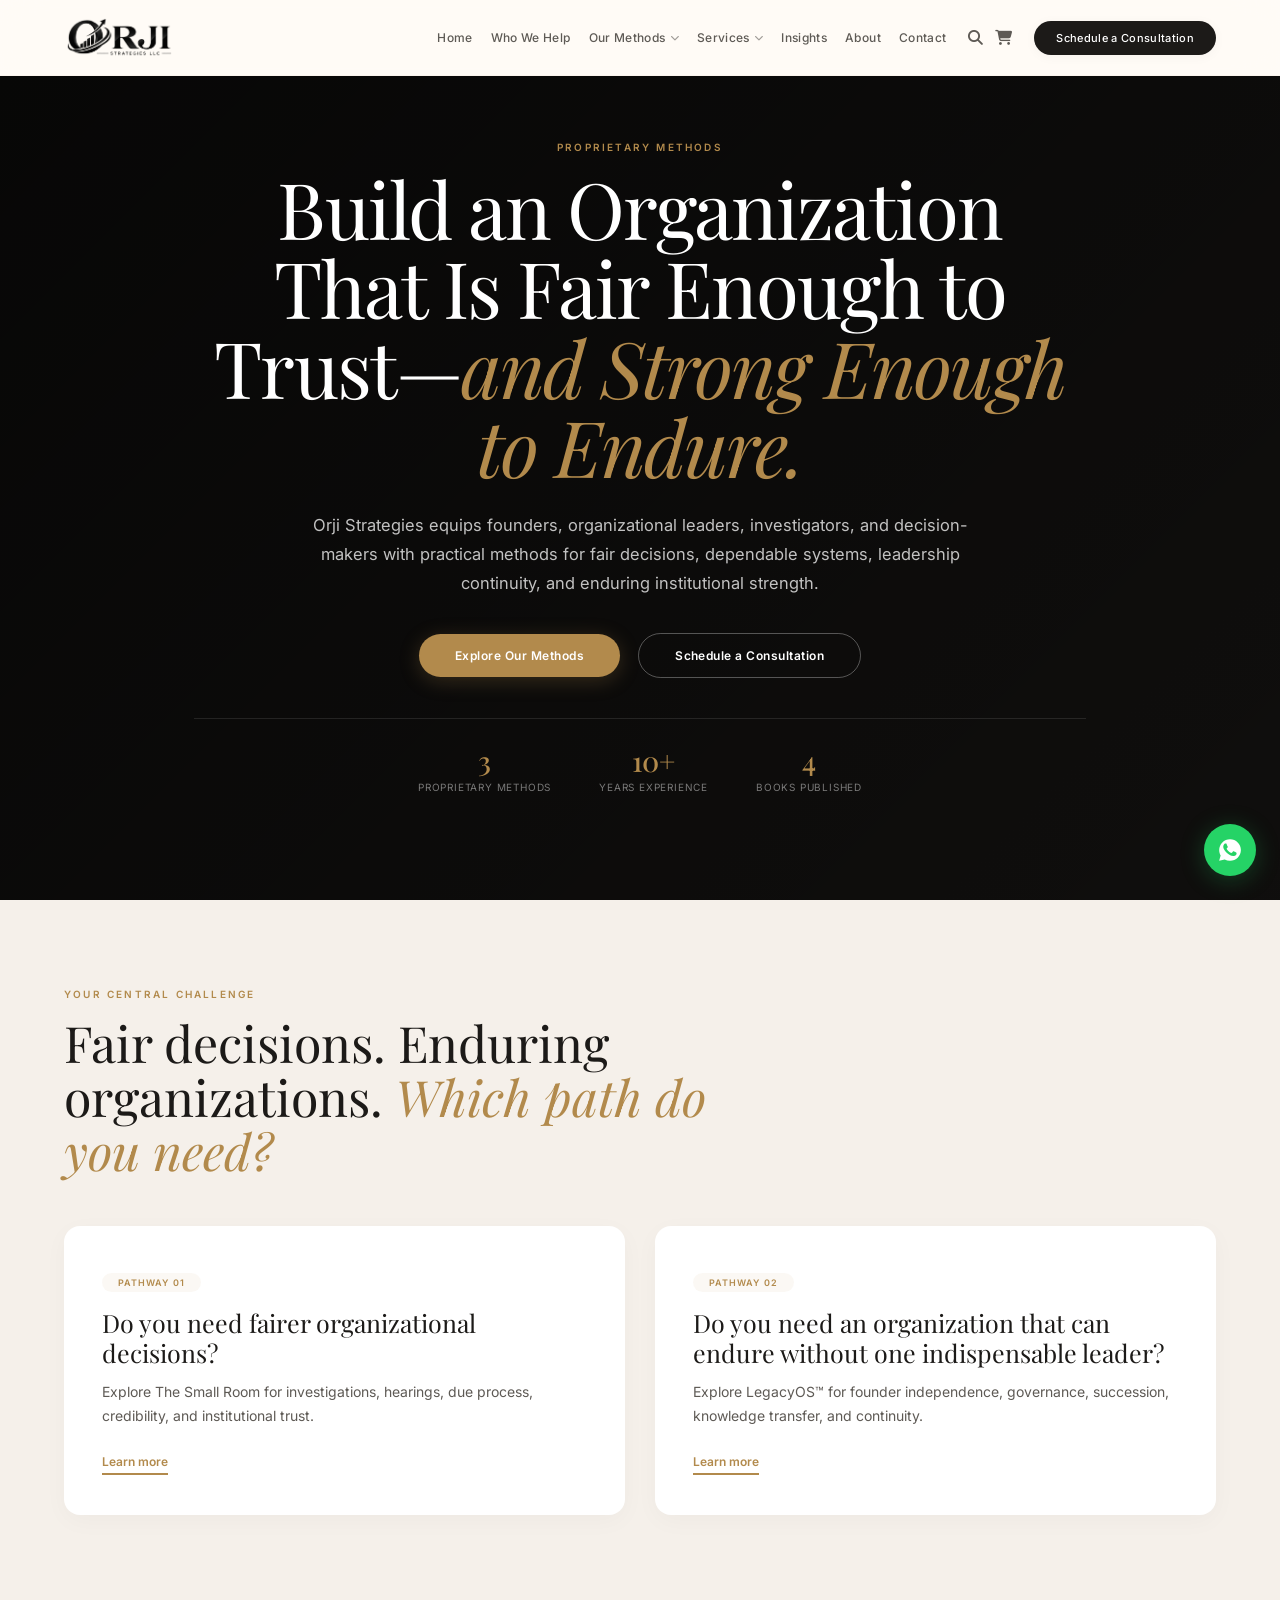
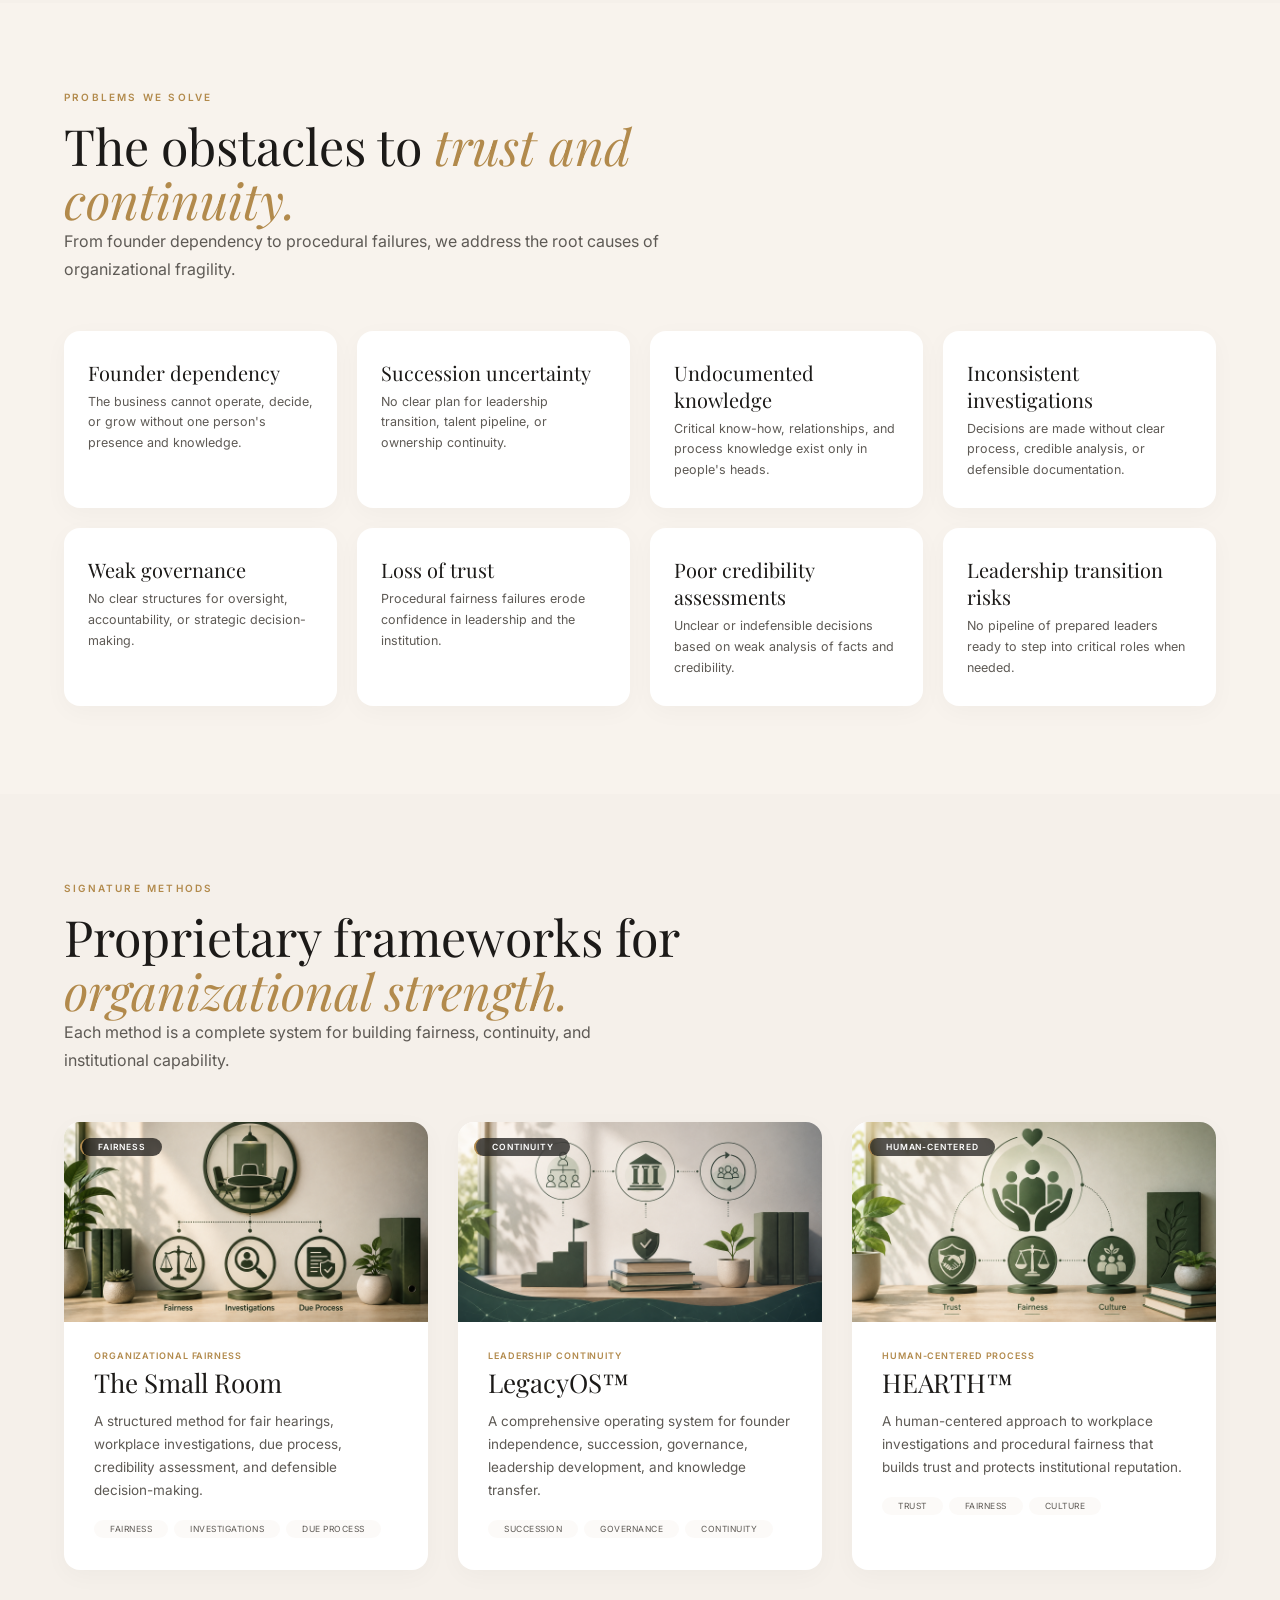
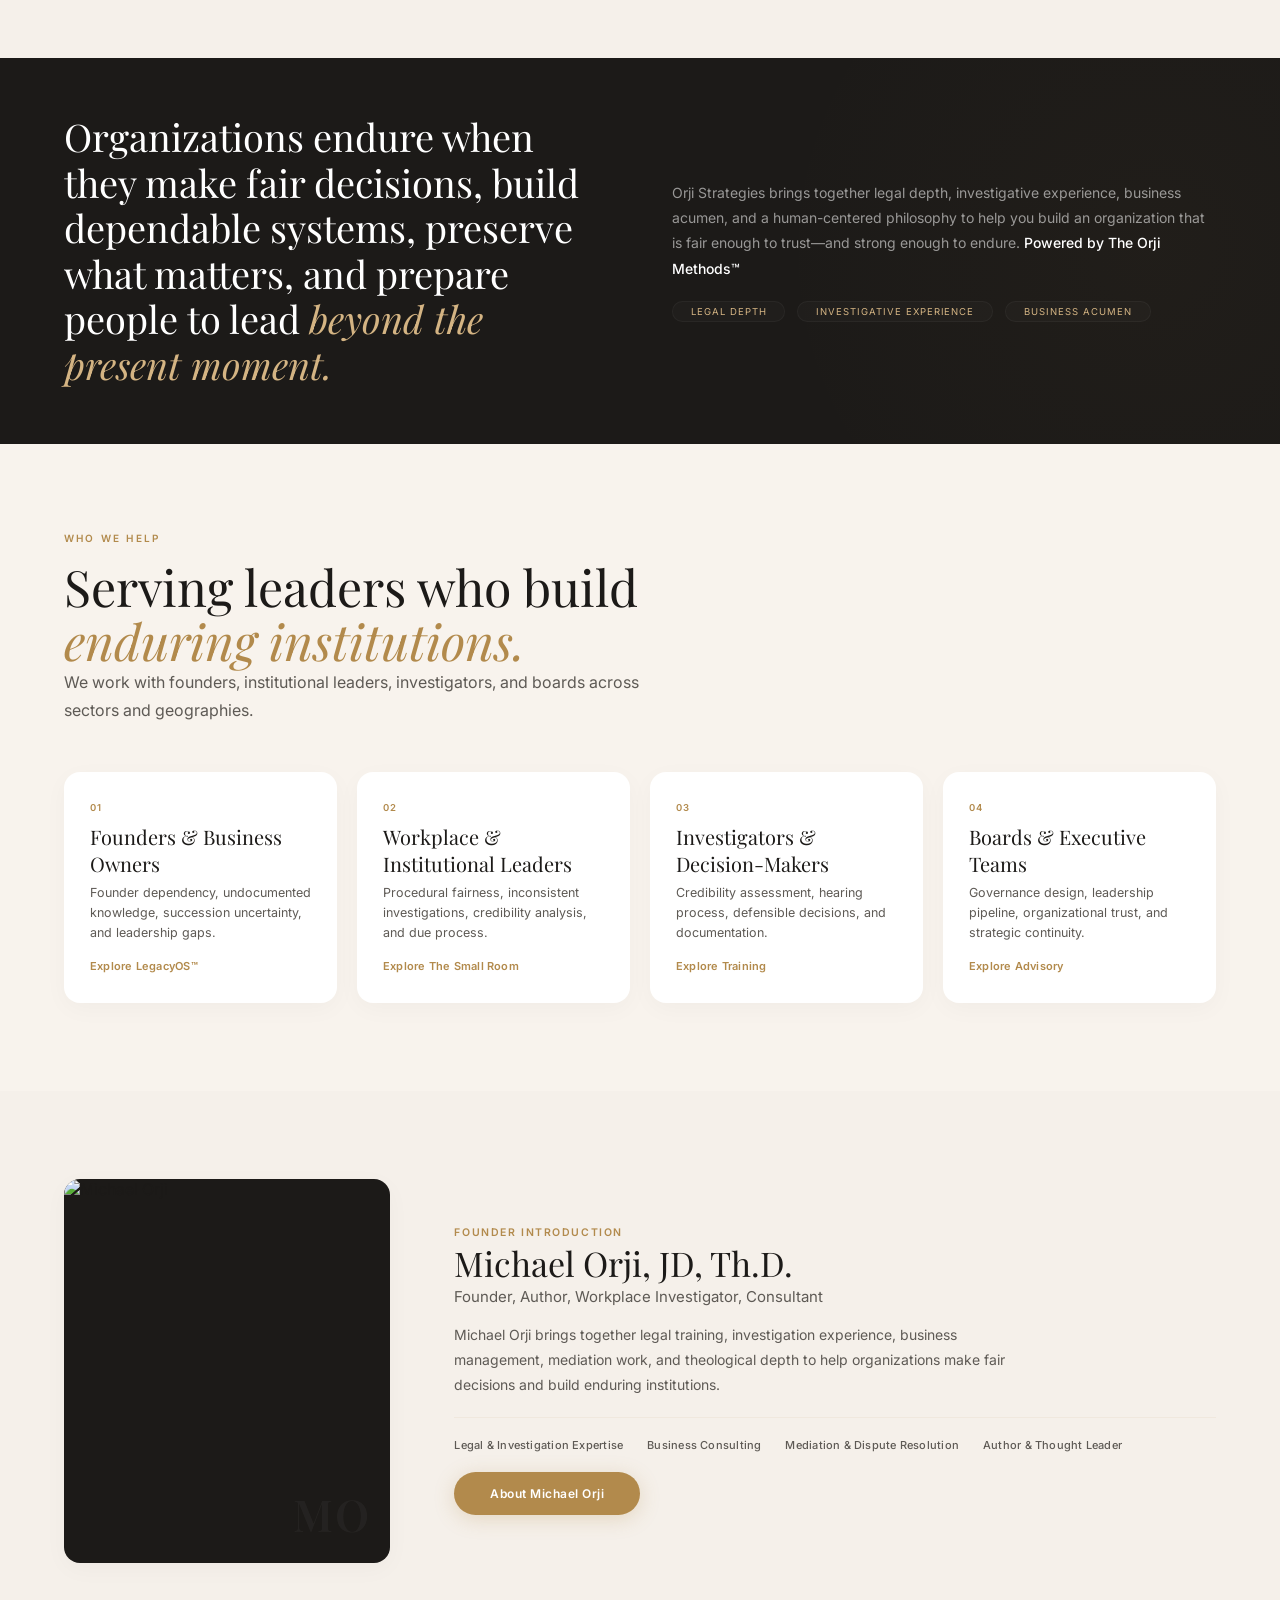
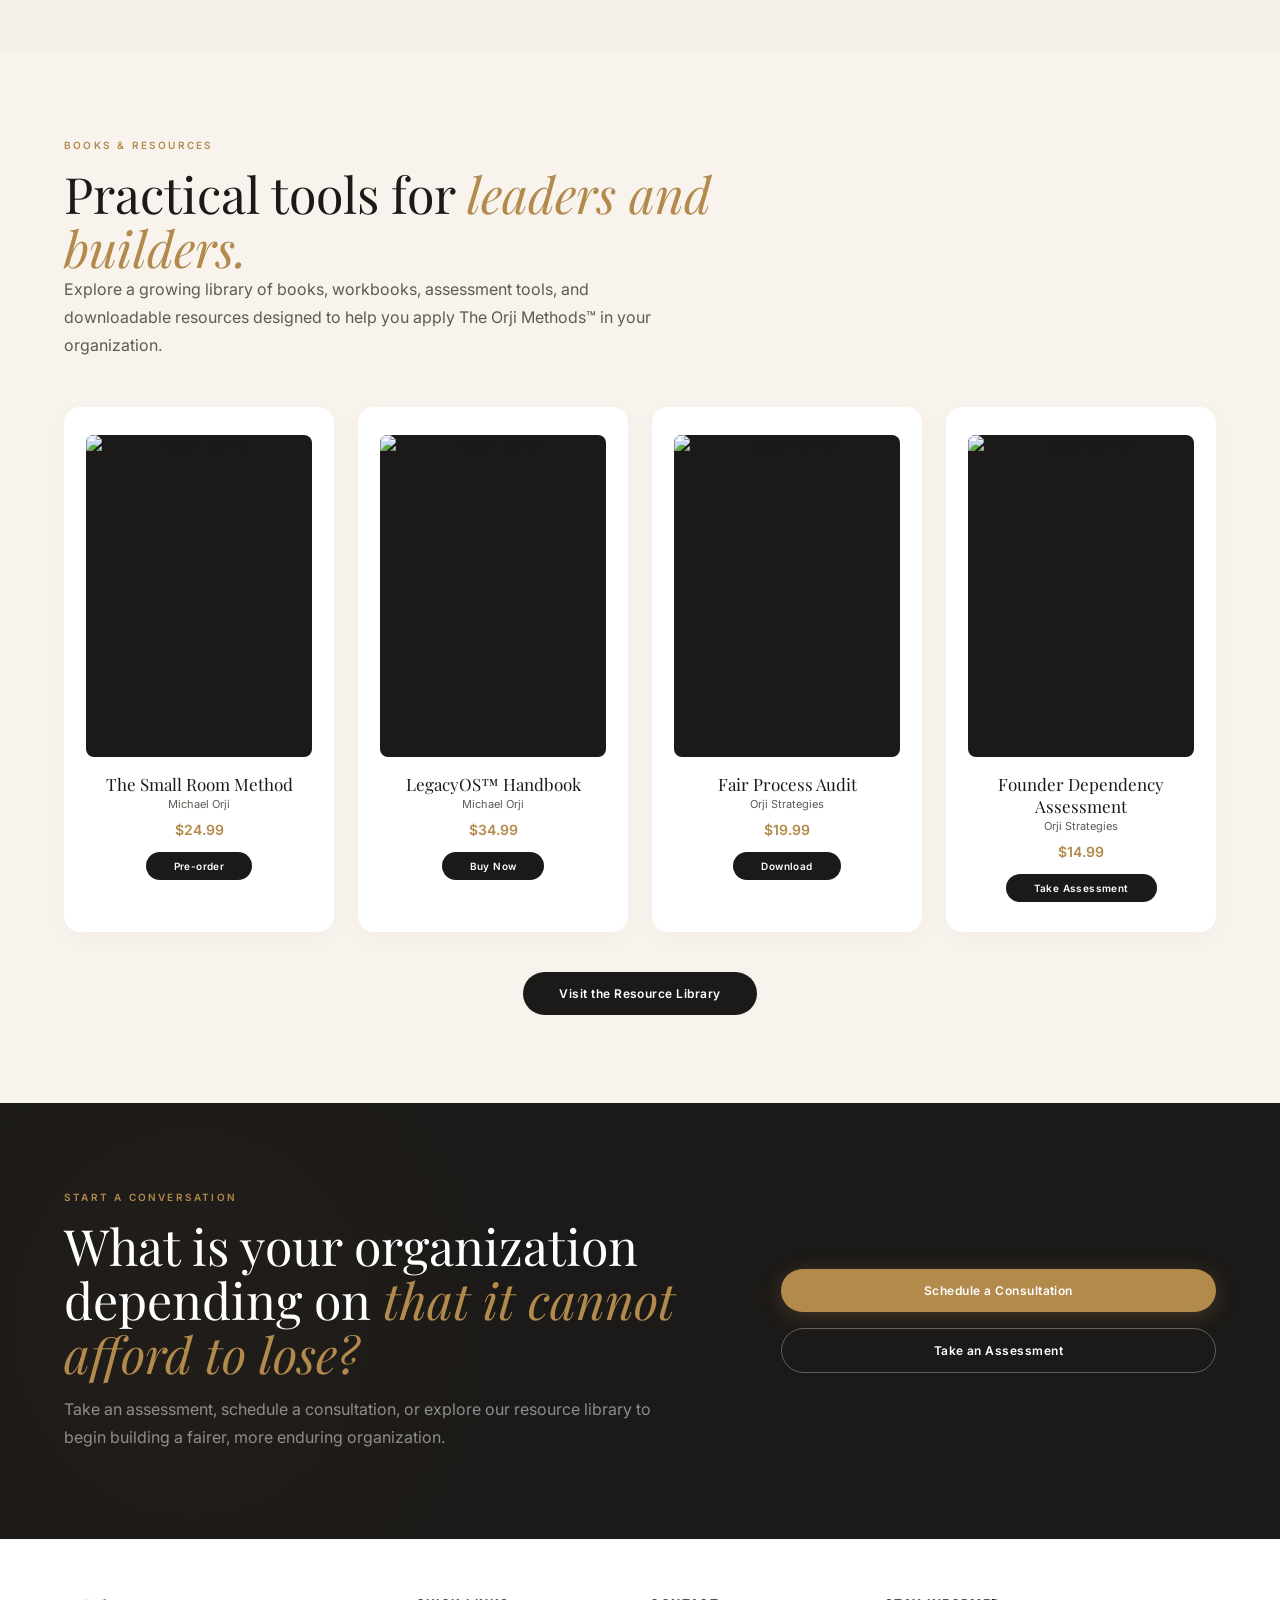
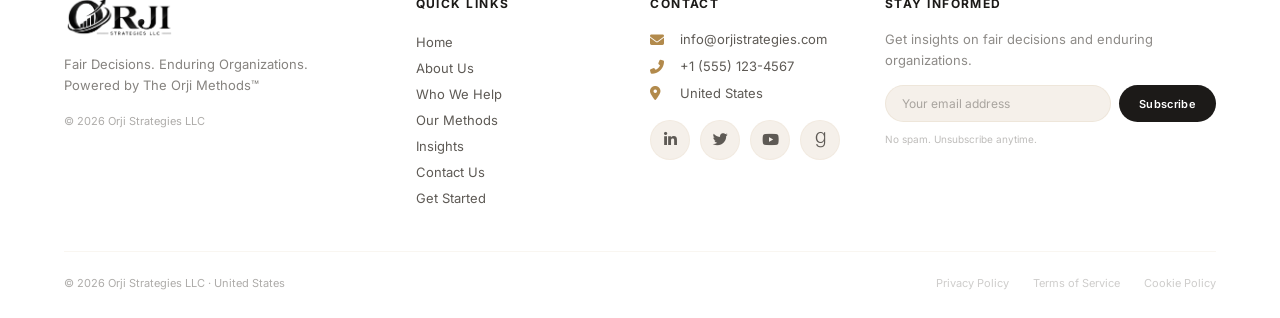
==== commit 6036cb5f: "Add files via upload" ====
--- a/index.html
+++ b/index.html
@@ -11,92 +11,88 @@
 <body>
 
     <!-- ===== NAV ===== -->
-    <nav class="topnav" id="topnav">
-        <a class="brand" href="#">
-            <img src="images/strata-logo.png" alt="Orji Strategies" />
-        </a>
-        <div class="desktop-nav">
-            <a href="#">Home</a>
-            <a href="#">Who We Help</a>
-            <div class="drop">
-                <a href="#">Our Methods <i class="fas fa-chevron-down"></i></a>
-                <div class="drop-menu">
-                    <a href="#">The Small Room</a>
-                    <a href="#">LegacyOS™</a>
-                    <a href="#">HEARTH™</a>
-                    <a href="#">Assessments</a>
-                    <a href="#">Training &amp; Certification</a>
-                </div>
-            </div>
-            <div class="drop">
-                <a href="#">Services <i class="fas fa-chevron-down"></i></a>
-                <div class="drop-menu">
-                    <a href="#">The Small Room Consulting</a>
-                    <a href="#">LegacyOS™ Consulting</a>
-                    <a href="#">Training &amp; Workshops</a>
-                    <a href="#">Speaking &amp; Advisory</a>
-                </div>
-            </div>
-            <div class="drop">
-                <a href="#">Books &amp; Resources <i class="fas fa-chevron-down"></i></a>
-                <div class="drop-menu">
-                    <a href="#">Books</a>
-                    <a href="#">Workbooks</a>
-                    <a href="#">Toolkits</a>
-                    <a href="#">Assessments</a>
-                    <a href="#">Resource Library</a>
-                </div>
-            </div>
-            <a href="#">Insights</a>
-            <a href="#">About</a>
-            <a href="#">Contact</a>
-            <div class="nav-icons">
-                <a href="#" aria-label="Search"><i class="fas fa-search"></i></a>
-                <a href="#" aria-label="Cart"><i class="fas fa-shopping-cart"></i></a>
-            </div>
-            <a class="nav-cta" href="#">Schedule a Consultation</a>
+     <nav class="topnav" id="topnav">
+    <a class="brand" href="index.html">
+      <img src="images/strata-logo.png" alt="Orji Strategies" />
+    </a>
+    <div class="desktop-nav">
+      <a href="index.html">Home</a>
+      <a href="who-we-help.html">Who We Help</a>
+      <div class="drop">
+        <a href="our-methods.html">Our Methods <i class="fas fa-chevron-down"></i></a>
+        <div class="drop-menu">
+          <a href="our-methods.html">The Small Room</a>
+          <a href="our-methods.html">LegacyOS™</a>
+          <a href="our-methods.html">HEARTH™</a>
+          <a href="our-methods.html">Assessments</a>
+          <a href="our-methods.html">Training &amp; Certification</a>
         </div>
-        <button class="menu-btn" id="menuBtn" aria-label="Toggle menu">
-            <span></span>
-            <span></span>
-            <span></span>
-        </button>
-    </nav>
-
-    <!-- ===== MOBILE NAV ===== -->
-    <div class="mobile-nav" id="mobileNav">
-        <a href="#">Home</a>
-        <a href="#">Who We Help</a>
-        <a class="sub" href="#">Founders &amp; Business Owners</a>
-        <a class="sub" href="#">Workplace &amp; Institutional Leaders</a>
-        <a class="sub" href="#">Consultants &amp; Investigators</a>
-        <a class="sub" href="#">Boards &amp; Executive Teams</a>
-        <a href="#">Our Methods</a>
-        <a class="sub" href="#">The Small Room</a>
-        <a class="sub" href="#">LegacyOS™</a>
-        <a class="sub" href="#">HEARTH™</a>
-        <a class="sub" href="#">Assessments</a>
-        <a class="sub" href="#">Training &amp; Certification</a>
-        <a href="#">Services</a>
-        <a class="sub" href="#">The Small Room Consulting</a>
-        <a class="sub" href="#">LegacyOS™ Consulting</a>
-        <a class="sub" href="#">Training &amp; Workshops</a>
-        <a class="sub" href="#">Speaking &amp; Advisory</a>
-        <a href="#">Books &amp; Resources</a>
-        <a class="sub" href="#">Books</a>
-        <a class="sub" href="#">Workbooks</a>
-        <a class="sub" href="#">Toolkits</a>
-        <a class="sub" href="#">Assessments</a>
-        <a class="sub" href="#">Resource Library</a>
-        <a href="#">Insights</a>
-        <a href="#">About</a>
-        <a href="#">Contact</a>
-        <div style="display: flex; gap: 20px; padding: 16px 0 8px; border-bottom: 1px solid rgba(178,138,76,0.06);">
-            <a href="#" style="border: none; padding: 0; font-size: 18px; color: var(--muted-gray);"><i class="fas fa-search"></i></a>
-            <a href="#" style="border: none; padding: 0; font-size: 18px; color: var(--muted-gray);"><i class="fas fa-shopping-cart"></i></a>
+      </div>
+      <div class="drop">
+        <a href="#">Services <i class="fas fa-chevron-down"></i></a>
+        <div class="drop-menu">
+          <a href="the-small-room-consulting-service.html">The Small Room Consulting</a>
+          <a href="legacy-os-service.html">LegacyOS™ Consulting</a>
+          <a href="training-and-workshop-service.html">Training &amp; Workshops</a>
+          <a href="speaking-and-advisory.html">Speaking &amp; Advisory</a>
         </div>
-        <a href="#" style="color: var(--gold); font-weight: 600; margin-top: 8px;">Schedule a Consultation</a>
+      </div>
+      <!-- <div class="drop">
+        <a href="#">Books &amp; Resources <i class="fas fa-chevron-down"></i></a>
+        <div class="drop-menu">
+          <a href="#">Books</a>
+          <a href="#">Workbooks</a>
+          <a href="#">Toolkits</a>
+          <a href="#">Assessments</a>
+          <a href="#">Resource Library</a>
+        </div>
+      </div> -->
+      <a href="insights.html">Insights</a>
+      <a href="about-us.html" class="active">About</a>
+      <a href="contact-us.html">Contact</a>
+      <div class="nav-icons">
+        <a href="#" aria-label="Search"><i class="fas fa-search"></i></a>
+        <a href="#" aria-label="Cart"><i class="fas fa-shopping-cart"></i></a>
+      </div>
+      <a class="nav-cta" href="get-started.html">Schedule a Consultation</a>
     </div>
+    <button class="menu-btn" id="menuBtn" aria-label="Toggle menu">
+      <span></span>
+      <span></span>
+      <span></span>
+    </button>
+  </nav>
+
+  <!-- ===== MOBILE NAV ===== -->
+  <div class="mobile-nav" id="mobileNav">
+    <a href="index.html">Home</a>
+    <a href="who-we-help.html">Who We Help</a>
+    <a href="our-methods.html">Our Methods</a>
+    <a class="sub" href="our-methods.html">The Small Room</a>
+    <a class="sub" href="our-methods.html">LegacyOS™</a>
+    <a class="sub" href="our-methods.html">HEARTH™</a>
+    <a class="sub" href="our-methods.html">Assessments</a>
+    <a class="sub" href="our-methods.html">Training &amp; Certification</a>
+    <a href="#">Services</a>
+    <a class="sub" href="the-small-room-consulting-service.html">The Small Room Consulting</a>
+    <a class="sub" href="legacy-os-service.html">LegacyOS™ Consulting</a>
+    <a class="sub" href="training-and-workshop-service.html">Training &amp; Workshops</a>
+    <a class="sub" href="speaking-and-advisory.html">Speaking &amp; Advisory</a>
+    <!-- <a href="#">Books &amp; Resources</a>
+    <a class="sub" href="#">Books</a>
+    <a class="sub" href="#">Workbooks</a>
+    <a class="sub" href="#">Toolkits</a>
+    <a class="sub" href="#">Assessments</a>
+    <a class="sub" href="#">Resource Library</a> -->
+    <a href="insights.html">Insights</a>
+    <a href="about-us.html">About</a>
+    <a href="contact-us.html">Contact</a>
+    <div style="display: flex; gap: 20px; padding: 16px 0 8px; border-bottom: 1px solid rgba(178,138,76,0.06);">
+      <a href="#" style="border: none; padding: 0; font-size: 18px; color: var(--muted-gray);"><i class="fas fa-search"></i></a>
+      <a href="#" style="border: none; padding: 0; font-size: 18px; color: var(--muted-gray);"><i class="fas fa-shopping-cart"></i></a>
+    </div>
+    <a href="get-started.html" style="color: var(--gold); font-weight: 600; margin-top: 8px;">Schedule a Consultation</a>
+  </div>
 
     <!-- ===== MAIN ===== -->
     <main>
@@ -109,8 +105,8 @@
                     <h1 class="display">Build an Organization That Is Fair Enough to Trust—<em>and Strong Enough to Endure.</em></h1>
                     <p class="hero-copy">Orji Strategies equips founders, organizational leaders, investigators, and decision-makers with practical methods for fair decisions, dependable systems, leadership continuity, and enduring institutional strength.</p>
                     <div class="hero-actions">
-                        <a class="btn btn-primary" href="#">Explore Our Methods</a>
-                        <a class="btn btn-outline-light" href="#">Schedule a Consultation</a>
+                        <a class="btn btn-primary" href="our-methods.html">Explore Our Methods</a>
+                        <a class="btn btn-outline-light" href="get-started.html">Schedule a Consultation</a>
                     </div>
                     <div class="hero-stats">
                         <div><span class="num">3</span><span class="label">Proprietary Methods</span></div>
@@ -266,7 +262,7 @@
                         <span>Author &amp; Thought Leader</span>
                     </div>
                     <div style="margin-top:20px;">
-                        <a class="btn btn-primary" href="#">About Michael Orji</a>
+                        <a class="btn btn-primary" href="about-us.html">About Michael Orji</a>
                     </div>
                 </div>
             </div>
@@ -325,9 +321,9 @@
                     <p class="lead">Take an assessment, schedule a consultation, or explore our resource library to begin building a fairer, more enduring organization.</p>
                 </div>
                 <div class="cta-actions reveal reveal-delay-1">
-                    <a class="btn btn-primary" href="#">Schedule a Consultation</a>
-                    <a class="btn btn-outline-light" href="#">Take an Assessment</a>
-                    <a class="link" href="#">Explore the Resource Library</a>
+                    <a class="btn btn-primary" href="get-started.html">Schedule a Consultation</a>
+                    <a class="btn btn-outline-light" href="contact-us.html">Take an Assessment</a>
+                    <!-- <a class="link" href="#">Explore the Resource Library</a> -->
                 </div>
             </div>
         </section>
@@ -348,13 +344,15 @@
 
             <!-- Column 2: Quick Links -->
             <div class="footer-col">
-                <h4>Quick Links</h4>
-                <a href="#">About Us</a>
-                <a href="#">Our Methods</a>
-                <a href="#">Services</a>
-                <a href="#">Insights</a>
-                <a href="#">Contact</a>
-            </div>
+        <h4>Quick Links</h4>
+        <a href="index.html">Home</a>
+        <a href="about-us.html">About Us</a>
+        <a href="who-we-help.html">Who We Help</a>
+        <a href="the-small-room-consulting-service.html">Our Methods</a>
+        <a href="insights.html">Insights</a>
+        <a href="contact-us.html">Contact Us</a>
+        <a href="get-started.html">Get Started</a>
+      </div>
 
             <!-- Column 3: Contact -->
             <div class="footer-col">
--- a/css/styles.css
+++ b/css/styles.css
@@ -1618,4 +1618,768 @@
         }
         .reveal-delay-5 {
             transition-delay: 0.40s;
-        }+        }
+
+
+ /* ----- Hero / Intro ----- */
+    .get-started-hero {
+      background: var(--charcoal);
+      color: var(--white);
+      padding: 60px 0 70px;
+      position: relative;
+      overflow: hidden;
+      background-image: url('https://images.unsplash.com/photo-1522071820081-009f0129c71c?w=1600&h=600&fit=crop&crop=center&q=80');
+      background-size: cover;
+      background-position: center 40%;
+    }
+    .get-started-hero::before {
+      content: '';
+      position: absolute;
+      inset: 0;
+      background: linear-gradient(135deg, rgba(0,0,0,0.7) 0%, rgba(0,0,0,0.4) 100%);
+      pointer-events: none;
+      z-index: 1;
+    }
+    .get-started-hero .wrap {
+      position: relative;
+      z-index: 2;
+      max-width: 800px;
+      text-align: center;
+    }
+    .get-started-hero .kicker {
+      color: var(--gold-light);
+      margin-bottom: 12px;
+    }
+    .get-started-hero h1 {
+      font-family: var(--serif);
+      font-size: clamp(38px, 5vw, 58px);
+      font-weight: 400;
+      line-height: 1.1;
+      margin-bottom: 16px;
+    }
+    .get-started-hero h1 em {
+      color: var(--gold);
+      font-style: italic;
+    }
+    .get-started-hero .lead {
+      color: rgba(255,255,255,0.7);
+      font-size: 17px;
+      max-width: 640px;
+      margin: 0 auto 8px;
+    }
+
+    /* ----- Form section ----- */
+    .form-section {
+      padding: 60px 0 80px;
+      background: var(--ivory);
+    }
+    .form-grid {
+      display: grid;
+      grid-template-columns: 1fr 1.2fr;
+      gap: 50px;
+      align-items: start;
+    }
+    .form-info h2 {
+      font-family: var(--serif);
+      font-size: 32px;
+      font-weight: 400;
+      line-height: 1.2;
+      margin-bottom: 16px;
+    }
+    .form-info h2 em {
+      color: var(--gold);
+      font-style: italic;
+    }
+    .form-info p {
+      color: var(--muted-gray);
+      line-height: 1.7;
+      margin-bottom: 24px;
+    }
+    .form-info .benefits {
+      list-style: none;
+      padding: 0;
+    }
+    .form-info .benefits li {
+      display: flex;
+      align-items: center;
+      gap: 12px;
+      margin-bottom: 12px;
+      font-size: 14px;
+      color: var(--muted-gray);
+    }
+    .form-info .benefits li i {
+      color: var(--gold);
+      width: 20px;
+      font-size: 16px;
+    }
+
+    /* ----- The Form ----- */
+    .get-started-form {
+      background: var(--white);
+      padding: 36px 32px 40px;
+      border-radius: var(--radius);
+      box-shadow: var(--shadow-soft);
+      transition: var(--transition);
+    }
+    .get-started-form:hover {
+      box-shadow: var(--shadow-hover);
+    }
+    .get-started-form .form-group {
+      margin-bottom: 20px;
+    }
+    .get-started-form label {
+      display: block;
+      font-size: 12px;
+      font-weight: 600;
+      letter-spacing: 0.04em;
+      color: var(--charcoal);
+      margin-bottom: 4px;
+    }
+    .get-started-form label .required {
+      color: #c0392b;
+      margin-left: 2px;
+    }
+    .get-started-form input,
+    .get-started-form select,
+    .get-started-form textarea {
+      width: 100%;
+      padding: 12px 16px;
+      border: 1px solid rgba(178, 138, 76, 0.15);
+      border-radius: 10px;
+      font-family: var(--sans);
+      font-size: 14px;
+      background: var(--warm-ivory);
+      transition: var(--transition);
+      color: var(--charcoal);
+      outline: none;
+    }
+    .get-started-form input:focus,
+    .get-started-form select:focus,
+    .get-started-form textarea:focus {
+      border-color: var(--gold);
+      box-shadow: 0 0 0 3px rgba(178, 138, 76, 0.1);
+      background: var(--white);
+    }
+    .get-started-form textarea {
+      resize: vertical;
+      min-height: 120px;
+    }
+    .get-started-form .btn-submit {
+      background: var(--gold);
+      color: var(--white);
+      border: none;
+      padding: 14px 32px;
+      border-radius: 60px;
+      font-weight: 600;
+      font-size: 13px;
+      letter-spacing: 0.04em;
+      cursor: pointer;
+      transition: var(--transition);
+      width: 100%;
+      font-family: var(--sans);
+    }
+    .get-started-form .btn-submit:hover {
+      background: var(--gold-rich);
+      transform: translateY(-2px);
+      box-shadow: 0 8px 28px rgba(178, 138, 76, 0.3);
+    }
+    .get-started-form .form-footnote {
+      font-size: 11px;
+      color: var(--muted-gray);
+      opacity: 0.6;
+      margin-top: 12px;
+      text-align: center;
+    }
+
+    /* ----- Responsive adjustments ----- */
+    @media (max-width: 980px) {
+      .form-grid {
+        grid-template-columns: 1fr;
+        gap: 32px;
+      }
+      .get-started-hero {
+        padding: 50px 0;
+      }
+    }
+    @media (max-width: 600px) {
+      .get-started-form {
+        padding: 24px 18px 28px;
+      }
+      .form-info h2 {
+        font-size: 26px;
+      }
+    }
+
+      /* ----- Contact Hero ----- */
+    .contact-hero {
+      background: var(--charcoal);
+      color: var(--white);
+      padding: 60px 0 70px;
+      position: relative;
+      overflow: hidden;
+      background-image: url('https://images.unsplash.com/photo-1423666639041-f56000c27a9a?w=1600&h=600&fit=crop&crop=center&q=80');
+      background-size: cover;
+      background-position: center 30%;
+    }
+    .contact-hero::before {
+      content: '';
+      position: absolute;
+      inset: 0;
+      background: linear-gradient(135deg, rgba(0,0,0,0.75) 0%, rgba(0,0,0,0.4) 100%);
+      pointer-events: none;
+      z-index: 1;
+    }
+    .contact-hero .wrap {
+      position: relative;
+      z-index: 2;
+      max-width: 800px;
+      text-align: center;
+    }
+    .contact-hero .kicker {
+      color: var(--gold-light);
+      margin-bottom: 12px;
+    }
+    .contact-hero h1 {
+      font-family: var(--serif);
+      font-size: clamp(38px, 5vw, 58px);
+      font-weight: 400;
+      line-height: 1.1;
+      margin-bottom: 16px;
+    }
+    .contact-hero h1 em {
+      color: var(--gold);
+      font-style: italic;
+    }
+    .contact-hero .lead {
+      color: rgba(255,255,255,0.7);
+      font-size: 17px;
+      max-width: 640px;
+      margin: 0 auto;
+    }
+
+    /* ----- Contact Details + Form ----- */
+    .contact-section {
+      padding: 60px 0 80px;
+      background: var(--ivory);
+    }
+    .contact-grid {
+      display: grid;
+      grid-template-columns: 1fr 1.2fr;
+      gap: 50px;
+      align-items: start;
+    }
+
+    /* Left side: info cards */
+    .contact-info h2 {
+      font-family: var(--serif);
+      font-size: 30px;
+      font-weight: 400;
+      line-height: 1.2;
+      margin-bottom: 8px;
+    }
+    .contact-info h2 em {
+      color: var(--gold);
+      font-style: italic;
+    }
+    .contact-info > p {
+      color: var(--muted-gray);
+      line-height: 1.7;
+      margin-bottom: 28px;
+    }
+    .info-card {
+      display: flex;
+      align-items: flex-start;
+      gap: 16px;
+      margin-bottom: 24px;
+    }
+    .info-card .icon {
+      width: 44px;
+      height: 44px;
+      border-radius: 50%;
+      background: var(--gold-hover-gradient);
+      display: flex;
+      align-items: center;
+      justify-content: center;
+      flex-shrink: 0;
+      color: var(--gold-rich);
+      font-size: 18px;
+      transition: var(--transition);
+    }
+    .info-card:hover .icon {
+      background: var(--gold);
+      color: var(--white);
+      transform: scale(1.04);
+    }
+    .info-card .text h4 {
+      font-family: var(--serif);
+      font-size: 18px;
+      font-weight: 500;
+      margin-bottom: 2px;
+    }
+    .info-card .text p,
+    .info-card .text a {
+      font-size: 14px;
+      color: var(--muted-gray);
+      line-height: 1.6;
+    }
+    .info-card .text a:hover {
+      color: var(--gold-rich);
+    }
+    .contact-social {
+      display: flex;
+      gap: 12px;
+      margin-top: 20px;
+    }
+    .contact-social a {
+      display: flex;
+      align-items: center;
+      justify-content: center;
+      width: 44px;
+      height: 44px;
+      border-radius: 50%;
+      background: var(--white);
+      color: var(--muted-gray);
+      border: 1px solid rgba(178, 138, 76, 0.08);
+      transition: var(--transition);
+      font-size: 17px;
+    }
+    .contact-social a:hover {
+      background: var(--gold);
+      color: var(--white);
+      transform: translateY(-4px);
+      border-color: var(--gold);
+    }
+
+    /* Right side: form */
+    .contact-form-wrap {
+      background: var(--white);
+      padding: 36px 32px 40px;
+      border-radius: var(--radius);
+      box-shadow: var(--shadow-soft);
+      transition: var(--transition);
+    }
+    .contact-form-wrap:hover {
+      box-shadow: var(--shadow-hover);
+    }
+    .contact-form-wrap h3 {
+      font-family: var(--serif);
+      font-size: 26px;
+      font-weight: 400;
+      margin-bottom: 4px;
+    }
+    .contact-form-wrap .sub {
+      font-size: 14px;
+      color: var(--muted-gray);
+      margin-bottom: 24px;
+    }
+    .contact-form-wrap .form-group {
+      margin-bottom: 20px;
+    }
+    .contact-form-wrap label {
+      display: block;
+      font-size: 12px;
+      font-weight: 600;
+      letter-spacing: 0.04em;
+      color: var(--charcoal);
+      margin-bottom: 4px;
+    }
+    .contact-form-wrap label .required {
+      color: #c0392b;
+      margin-left: 2px;
+    }
+    .contact-form-wrap input,
+    .contact-form-wrap select,
+    .contact-form-wrap textarea {
+      width: 100%;
+      padding: 12px 16px;
+      border: 1px solid rgba(178, 138, 76, 0.15);
+      border-radius: 10px;
+      font-family: var(--sans);
+      font-size: 14px;
+      background: var(--warm-ivory);
+      transition: var(--transition);
+      color: var(--charcoal);
+      outline: none;
+    }
+    .contact-form-wrap input:focus,
+    .contact-form-wrap select:focus,
+    .contact-form-wrap textarea:focus {
+      border-color: var(--gold);
+      box-shadow: 0 0 0 3px rgba(178, 138, 76, 0.1);
+      background: var(--white);
+    }
+    .contact-form-wrap textarea {
+      resize: vertical;
+      min-height: 130px;
+    }
+    .contact-form-wrap .btn-submit {
+      background: var(--gold);
+      color: var(--white);
+      border: none;
+      padding: 14px 32px;
+      border-radius: 60px;
+      font-weight: 600;
+      font-size: 13px;
+      letter-spacing: 0.04em;
+      cursor: pointer;
+      transition: var(--transition);
+      width: 100%;
+      font-family: var(--sans);
+    }
+    .contact-form-wrap .btn-submit:hover {
+      background: var(--gold-rich);
+      transform: translateY(-2px);
+      box-shadow: 0 8px 28px rgba(178, 138, 76, 0.3);
+    }
+    .contact-form-wrap .form-footnote {
+      font-size: 11px;
+      color: var(--muted-gray);
+      opacity: 0.6;
+      margin-top: 12px;
+      text-align: center;
+    }
+
+    /* ----- Map / extra (optional) ----- */
+    .map-section {
+      padding: 0 0 60px;
+      background: var(--ivory);
+    }
+    .map-section iframe {
+      width: 100%;
+      height: 300px;
+      border-radius: var(--radius);
+      border: 0;
+      box-shadow: var(--shadow-soft);
+      filter: grayscale(0.2) contrast(1.05);
+    }
+
+    /* ----- Responsive ----- */
+    @media (max-width: 980px) {
+      .contact-grid {
+        grid-template-columns: 1fr;
+        gap: 40px;
+      }
+      .contact-hero {
+        padding: 50px 0;
+      }
+    }
+    @media (max-width: 600px) {
+      .contact-form-wrap {
+        padding: 24px 18px 28px;
+      }
+      .contact-info h2 {
+        font-size: 26px;
+      }
+      .map-section iframe {
+        height: 200px;
+      }
+    }
+
+
+    /* ----- About Hero ----- */
+    .about-hero {
+      background: var(--charcoal);
+      color: var(--white);
+      padding: 60px 0 70px;
+      position: relative;
+      overflow: hidden;
+      background-image: url('https://images.unsplash.com/photo-1522071820081-009f0129c71c?w=1600&h=600&fit=crop&crop=center&q=80');
+      background-size: cover;
+      background-position: center 30%;
+    }
+    .about-hero::before {
+      content: '';
+      position: absolute;
+      inset: 0;
+      background: linear-gradient(135deg, rgba(0,0,0,0.7) 0%, rgba(0,0,0,0.4) 100%);
+      pointer-events: none;
+      z-index: 1;
+    }
+    .about-hero .wrap {
+      position: relative;
+      z-index: 2;
+      max-width: 800px;
+      text-align: center;
+    }
+    .about-hero .kicker {
+      color: var(--gold-light);
+      margin-bottom: 12px;
+    }
+    .about-hero h1 {
+      font-family: var(--serif);
+      font-size: clamp(38px, 5vw, 58px);
+      font-weight: 400;
+      line-height: 1.1;
+      margin-bottom: 16px;
+    }
+    .about-hero h1 em {
+      color: var(--gold);
+      font-style: italic;
+    }
+    .about-hero .lead {
+      color: rgba(255,255,255,0.7);
+      font-size: 17px;
+      max-width: 640px;
+      margin: 0 auto;
+    }
+
+    /* ----- Mission / Vision / Values ----- */
+    .about-mission {
+      padding: 60px 0 40px;
+      background: var(--ivory);
+    }
+    .mission-grid {
+      display: grid;
+      grid-template-columns: repeat(3, 1fr);
+      gap: 30px;
+    }
+    .mission-item {
+      background: var(--white);
+      padding: 32px 28px;
+      border-radius: var(--radius);
+      box-shadow: var(--shadow-soft);
+      transition: var(--transition);
+      text-align: center;
+    }
+    .mission-item:hover {
+      transform: translateY(-6px);
+      box-shadow: var(--shadow-hover);
+      background: var(--gold-hover-gradient);
+    }
+    .mission-item .icon {
+      font-size: 32px;
+      color: var(--gold);
+      margin-bottom: 14px;
+    }
+    .mission-item h3 {
+      font-family: var(--serif);
+      font-size: 22px;
+      font-weight: 400;
+      margin-bottom: 8px;
+    }
+    .mission-item p {
+      font-size: 14px;
+      line-height: 1.7;
+      color: var(--muted-gray);
+    }
+
+    /* ----- Story / Approach (two‑col) ----- */
+    .about-story {
+      padding: 40px 0 60px;
+      background: var(--warm-ivory);
+    }
+    .story-grid {
+      display: grid;
+      grid-template-columns: 1fr 1fr;
+      gap: 50px;
+      align-items: center;
+    }
+    .story-grid .image-wrap {
+      border-radius: var(--radius);
+      overflow: hidden;
+      box-shadow: var(--shadow-soft);
+      aspect-ratio: 1.2;
+      background: var(--charcoal);
+    }
+    .story-grid .image-wrap img {
+      width: 100%;
+      height: 100%;
+      object-fit: cover;
+      transition: var(--transition);
+    }
+    .story-grid .image-wrap:hover img {
+      transform: scale(1.02);
+    }
+    .story-text h2 {
+      font-family: var(--serif);
+      font-size: 34px;
+      font-weight: 400;
+      line-height: 1.2;
+      margin-bottom: 16px;
+    }
+    .story-text h2 em {
+      color: var(--gold);
+      font-style: italic;
+    }
+    .story-text p {
+      font-size: 15px;
+      line-height: 1.8;
+      color: var(--muted-gray);
+      margin-bottom: 16px;
+    }
+    .story-text .stats {
+      display: flex;
+      gap: 32px;
+      margin-top: 24px;
+      padding-top: 20px;
+      border-top: 1px solid rgba(178, 138, 76, 0.1);
+    }
+    .story-text .stats .num {
+      font-family: var(--serif);
+      font-size: 28px;
+      color: var(--gold);
+      font-weight: 500;
+      line-height: 1;
+    }
+    .story-text .stats .label {
+      font-size: 11px;
+      color: var(--muted-gray);
+      text-transform: uppercase;
+      letter-spacing: 0.06em;
+      margin-top: 4px;
+    }
+
+    /* ----- Team / Founder highlight (reuse from homepage) ----- */
+    .about-founder {
+      padding: 60px 0;
+      background: var(--ivory);
+    }
+    .founder-grid {
+      display: grid;
+      grid-template-columns: 0.6fr 1.4fr;
+      gap: 5vw;
+      align-items: center;
+    }
+    .founder-image {
+      border-radius: var(--radius);
+      overflow: hidden;
+      aspect-ratio: 0.85;
+      background: var(--charcoal);
+      box-shadow: var(--shadow-soft);
+      position: relative;
+    }
+    .founder-image img {
+      width: 100%;
+      height: 100%;
+      object-fit: cover;
+      transition: var(--transition);
+    }
+    .founder-image:hover img {
+      transform: scale(1.02);
+    }
+    .founder-info .title {
+      font-size: 10.5px;
+      font-weight: 600;
+      color: var(--gold);
+      letter-spacing: 0.15em;
+      text-transform: uppercase;
+      margin-bottom: 6px;
+    }
+    .founder-info .name {
+      font-family: var(--serif);
+      font-size: 34px;
+      font-weight: 400;
+      line-height: 1.1;
+      margin-bottom: 4px;
+    }
+    .founder-info .role {
+      font-size: 15px;
+      color: var(--muted-gray);
+      margin-bottom: 16px;
+    }
+    .founder-info .bio {
+      font-size: 14px;
+      line-height: 1.8;
+      color: var(--muted-gray);
+      max-width: 560px;
+    }
+    .founder-creds {
+      display: flex;
+      gap: 24px;
+      flex-wrap: wrap;
+      margin-top: 20px;
+      padding-top: 20px;
+      border-top: 1px solid rgba(178, 138, 76, 0.08);
+    }
+    .founder-creds span {
+      font-size: 11px;
+      font-weight: 500;
+      color: var(--muted-gray);
+      letter-spacing: 0.02em;
+    }
+
+    /* ----- CTA (reuse style) ----- */
+    .about-cta {
+      background: var(--charcoal);
+      color: var(--white);
+      padding: 56px 0;
+      text-align: center;
+      position: relative;
+      overflow: hidden;
+    }
+    .about-cta::before {
+      content: '';
+      position: absolute;
+      inset: 0;
+      background: radial-gradient(ellipse, rgba(178,138,76,0.03) 0%, transparent 70%);
+      pointer-events: none;
+    }
+    .about-cta .wrap {
+      position: relative;
+      z-index: 1;
+    }
+    .about-cta h2 {
+      font-family: var(--serif);
+      font-size: clamp(30px, 4vw, 44px);
+      font-weight: 400;
+      line-height: 1.2;
+    }
+    .about-cta h2 em {
+      color: var(--gold-light);
+      font-style: italic;
+    }
+    .about-cta p {
+      color: rgba(255,255,255,0.5);
+      font-size: 16px;
+      max-width: 600px;
+      margin: 12px auto 28px;
+    }
+    .about-cta .btn {
+      background: var(--gold);
+      color: var(--white);
+    }
+    .about-cta .btn:hover {
+      background: var(--gold-rich);
+      transform: translateY(-3px);
+      box-shadow: 0 12px 36px rgba(178, 138, 76, 0.35);
+    }
+
+    /* ----- Responsive ----- */
+    @media (max-width: 980px) {
+      .story-grid {
+        grid-template-columns: 1fr;
+        gap: 30px;
+      }
+      .founder-grid {
+        grid-template-columns: 1fr;
+        gap: 32px;
+      }
+      .founder-image {
+        max-width: 360px;
+      }
+      .mission-grid {
+        grid-template-columns: 1fr 1fr;
+      }
+      .about-hero {
+        padding: 50px 0;
+      }
+    }
+    @media (max-width: 600px) {
+      .mission-grid {
+        grid-template-columns: 1fr;
+      }
+      .story-text h2 {
+        font-size: 28px;
+      }
+      .founder-info .name {
+        font-size: 28px;
+      }
+      .founder-creds {
+        flex-direction: column;
+        gap: 8px;
+      }
+      .story-text .stats {
+        flex-wrap: wrap;
+        gap: 20px;
+      }
+    }
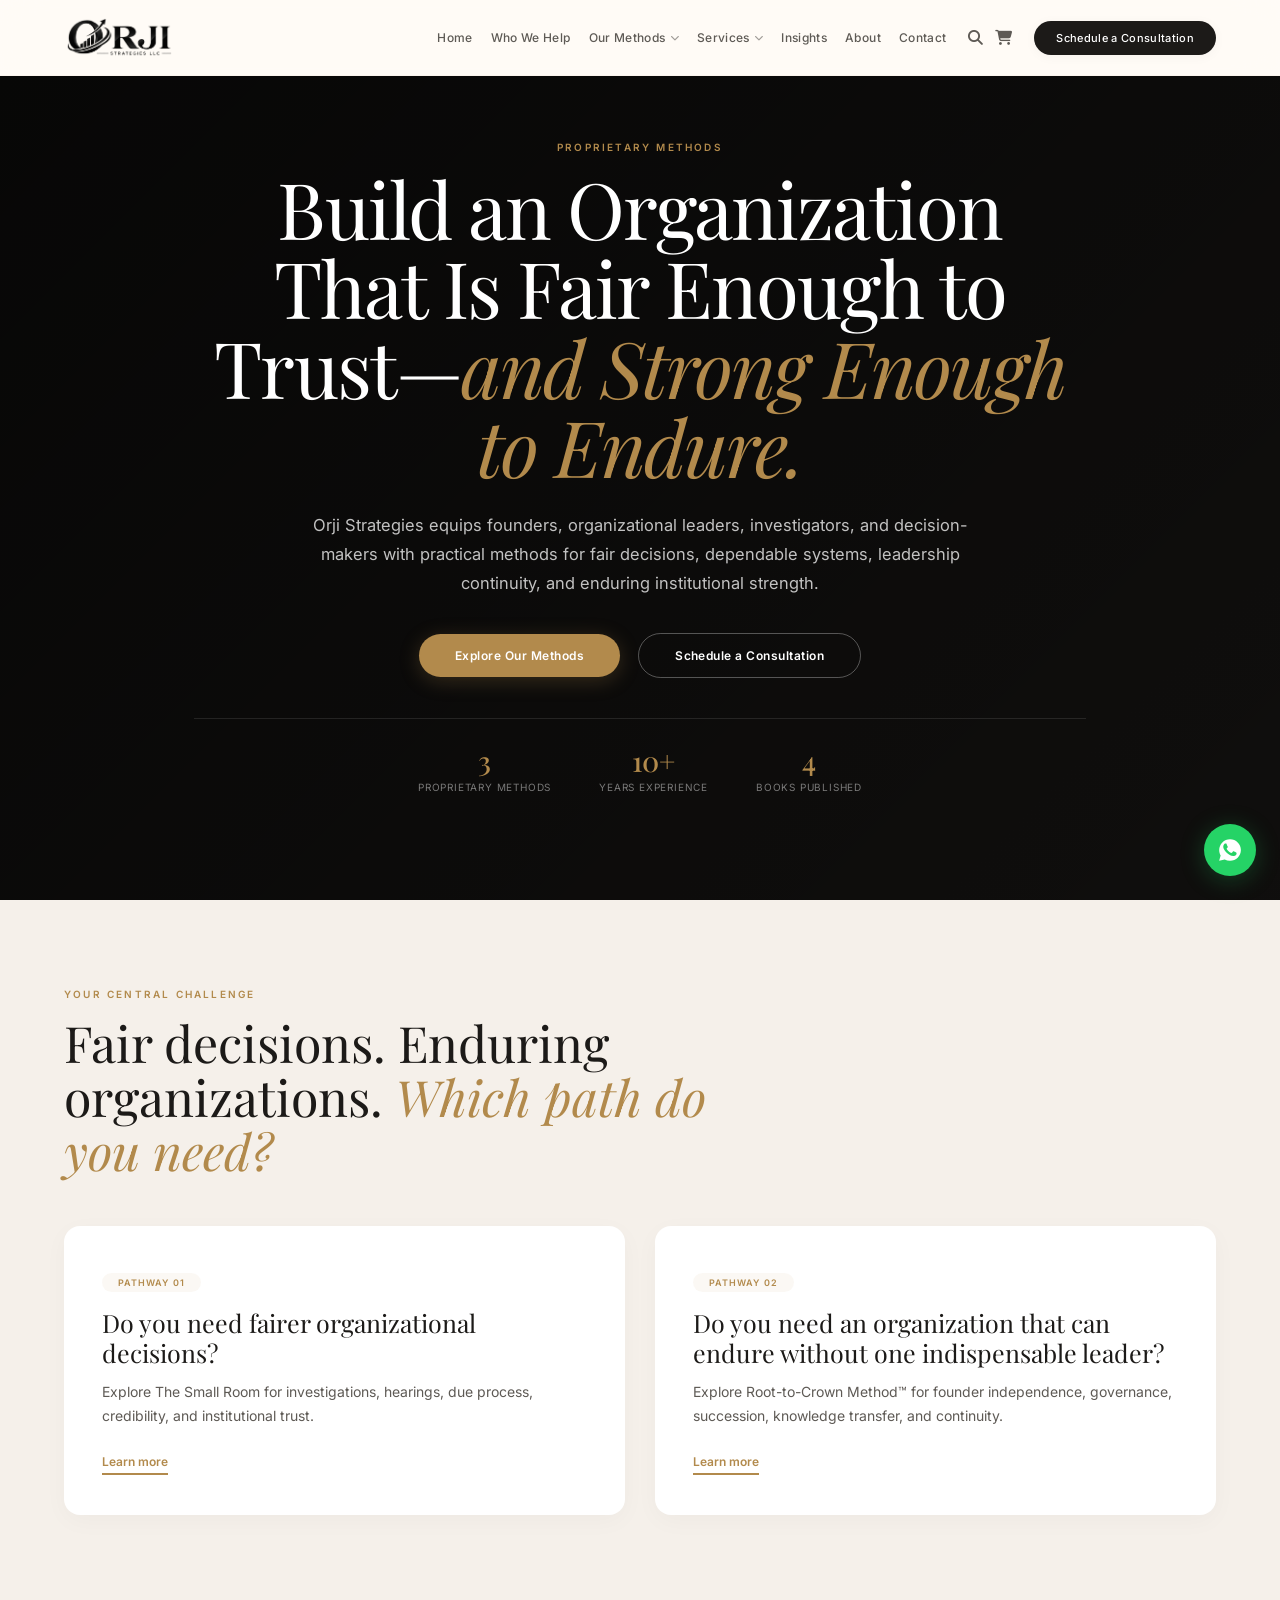
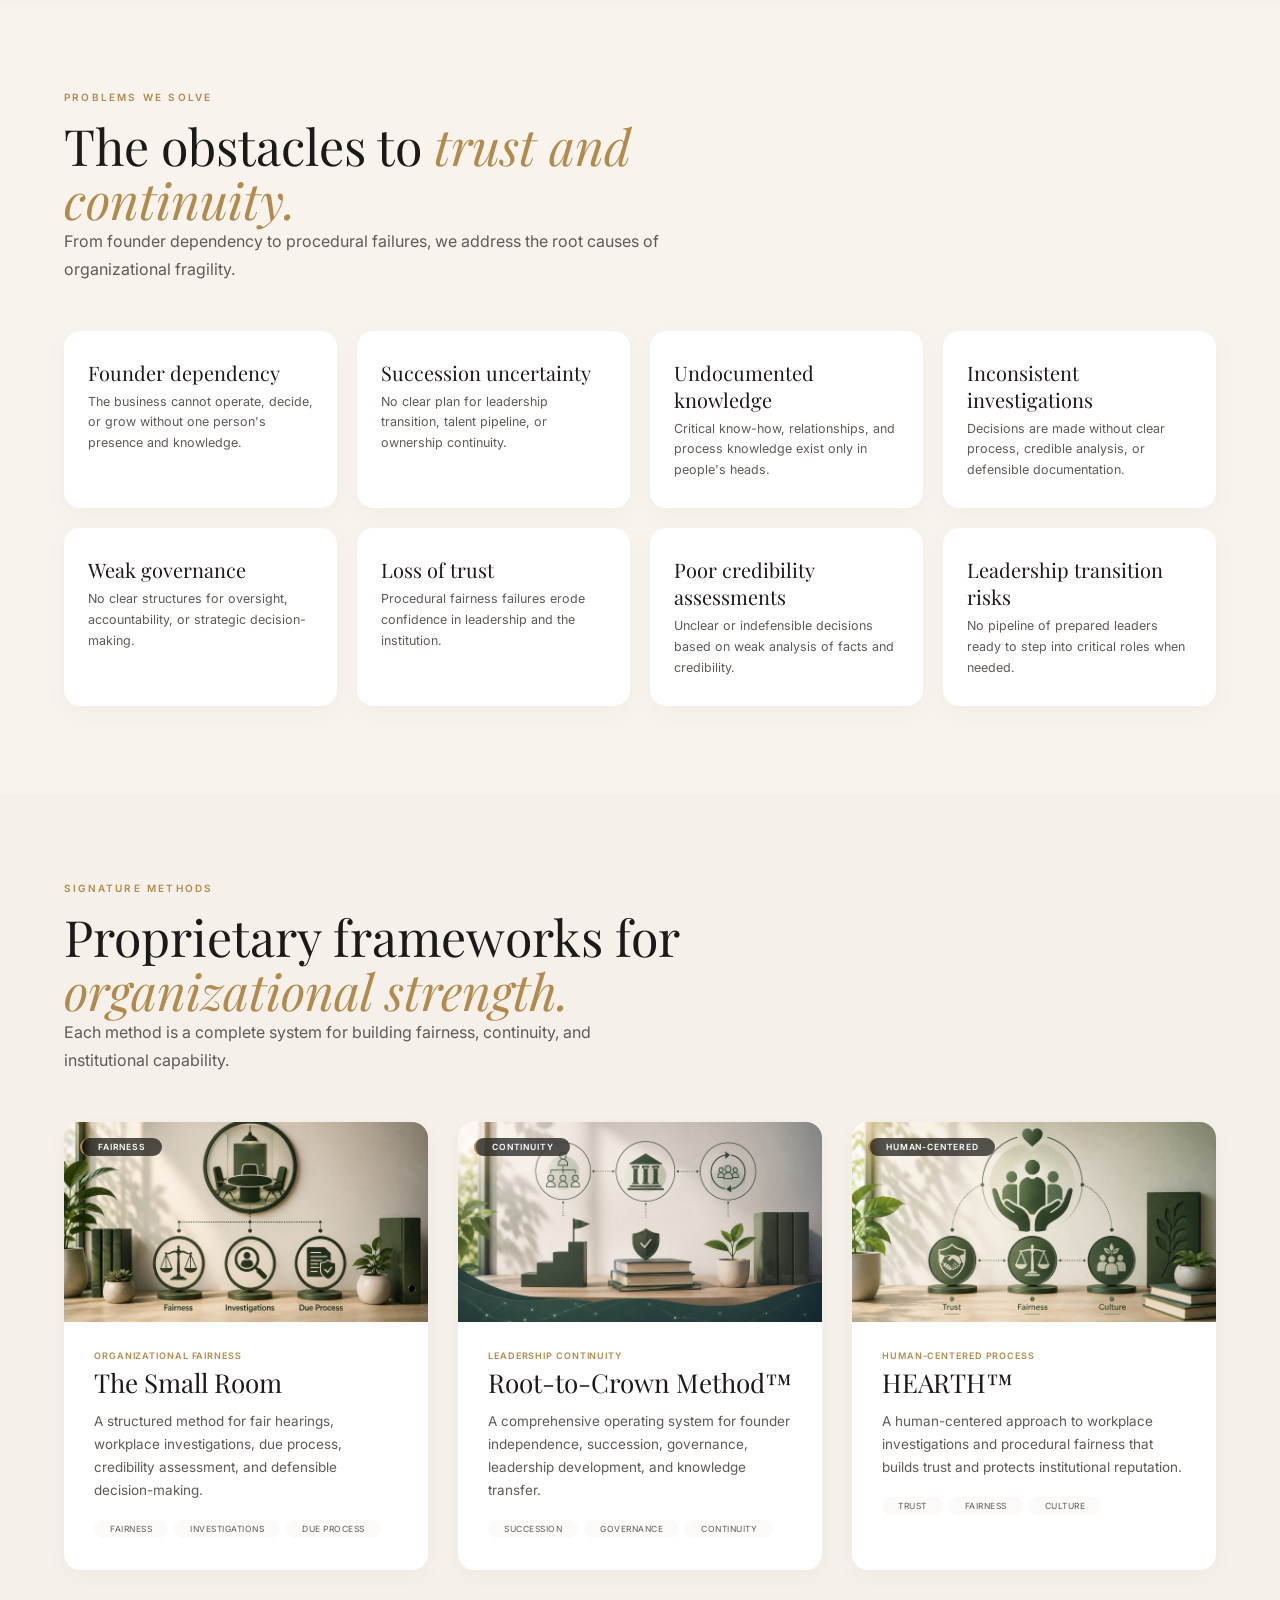
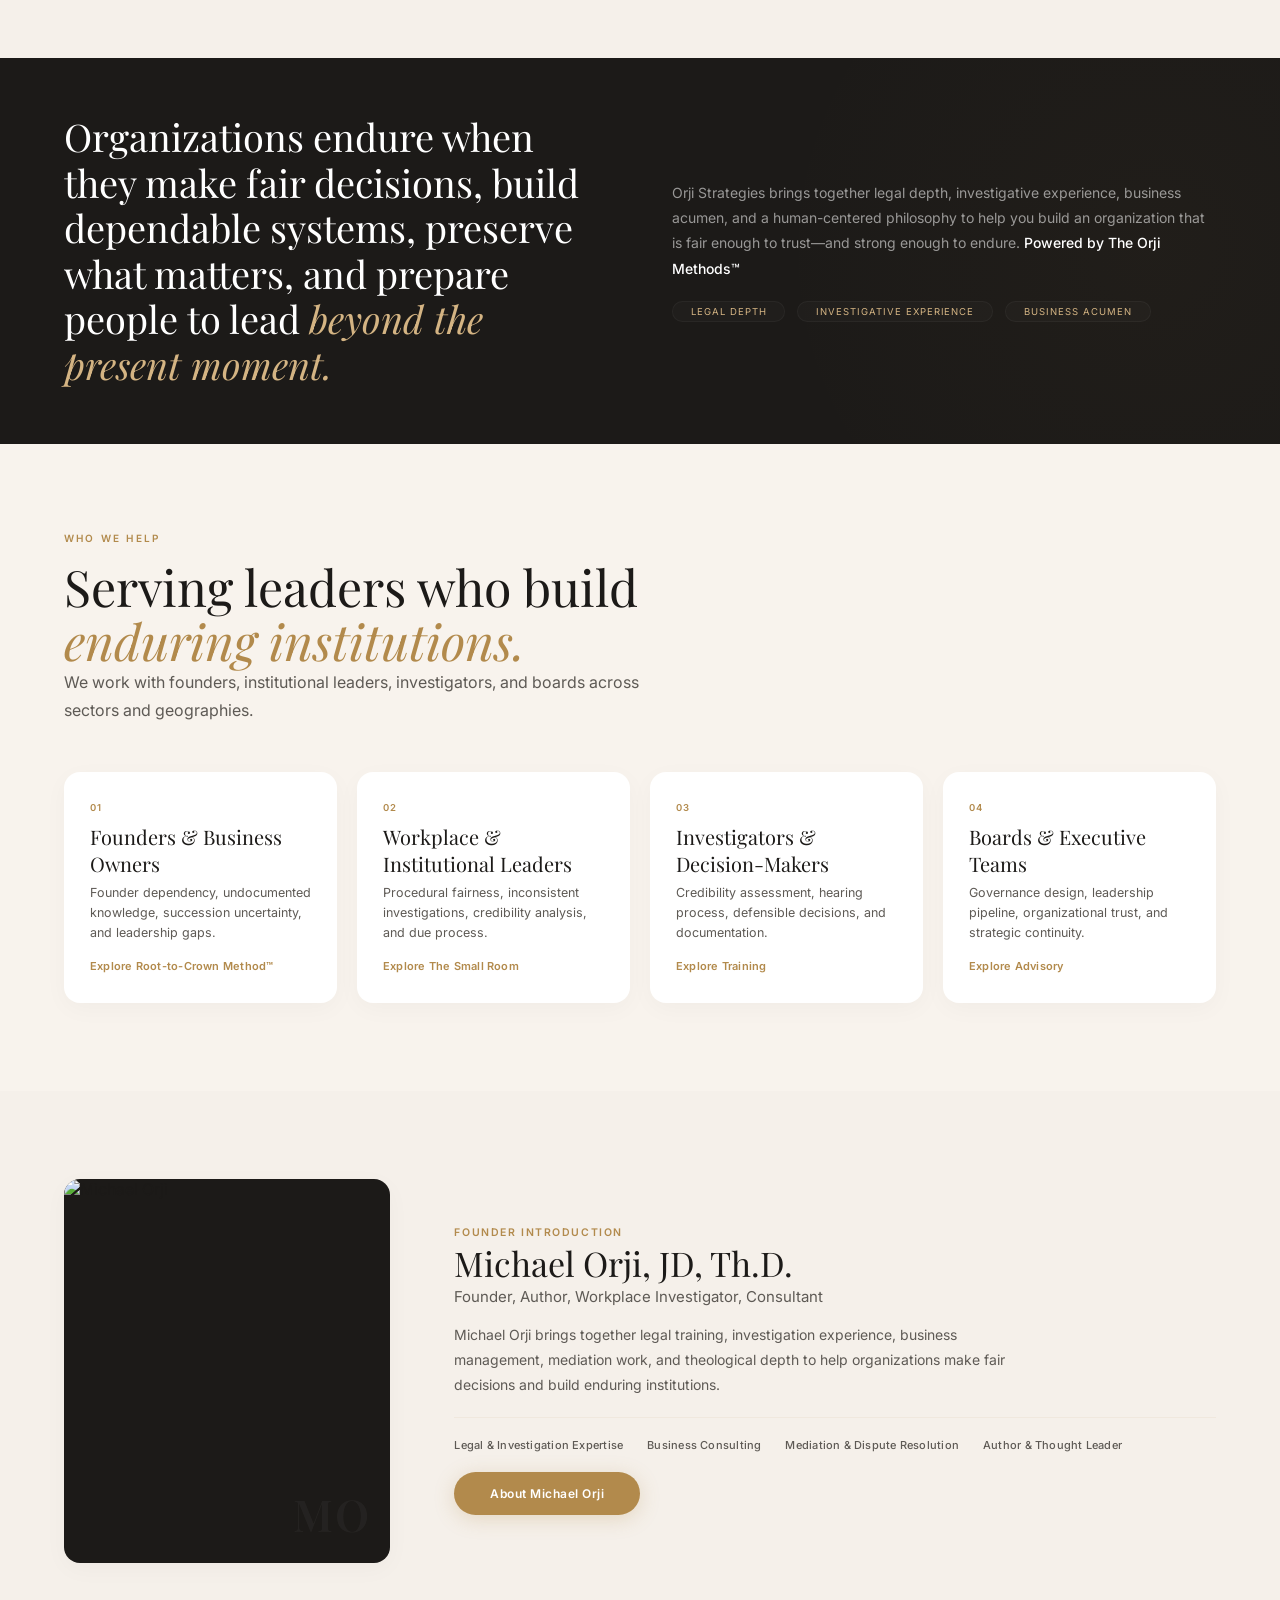
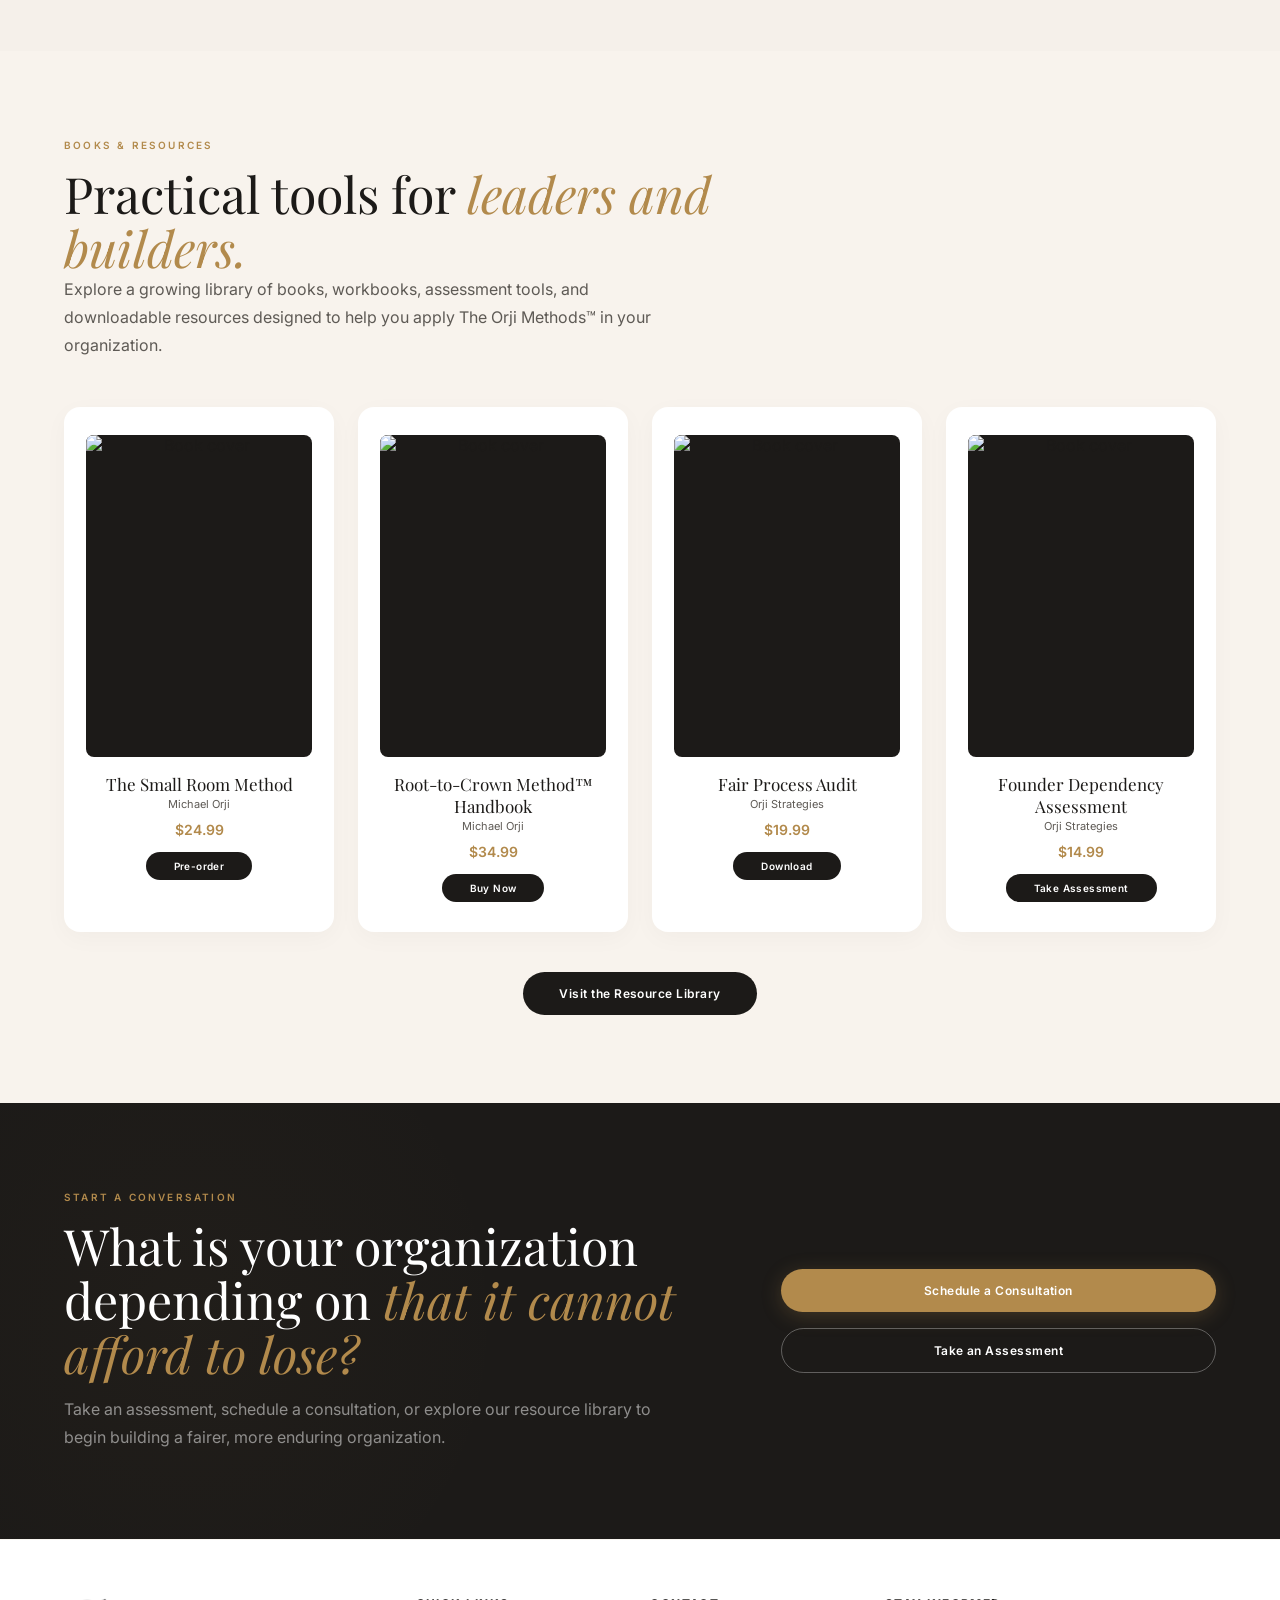
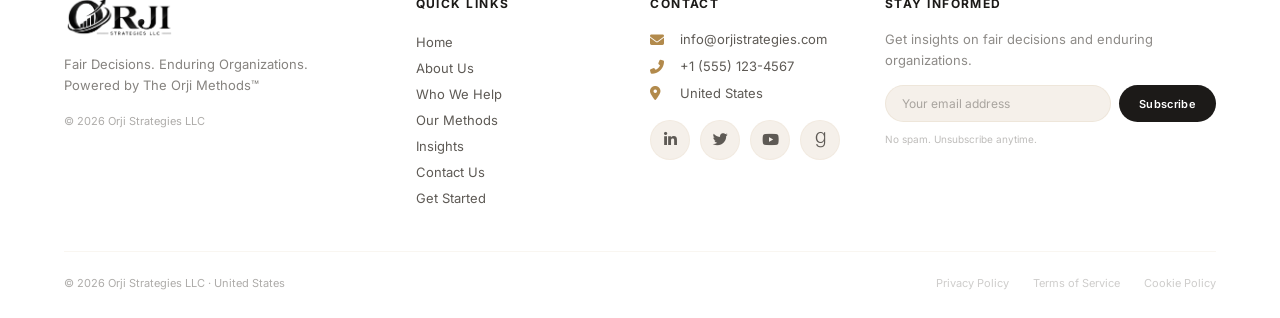
==== commit ea20a5f0: "Add files via upload" ====
--- a/index.html
+++ b/index.html
@@ -1,5 +1,6 @@
 <!DOCTYPE html>
 <html lang="en">
+
 <head>
     <meta charset="utf-8">
     <meta name="viewport" content="width=device-width, initial-scale=1">
@@ -8,36 +9,37 @@
     <link rel="stylesheet" href="https://cdnjs.cloudflare.com/ajax/libs/font-awesome/6.5.0/css/all.min.css">
     <link rel="stylesheet" href="css/styles.css">
 </head>
+
 <body>
 
     <!-- ===== NAV ===== -->
-     <nav class="topnav" id="topnav">
-    <a class="brand" href="index.html">
-      <img src="images/strata-logo.png" alt="Orji Strategies" />
-    </a>
-    <div class="desktop-nav">
-      <a href="index.html">Home</a>
-      <a href="who-we-help.html">Who We Help</a>
-      <div class="drop">
-        <a href="our-methods.html">Our Methods <i class="fas fa-chevron-down"></i></a>
-        <div class="drop-menu">
-          <a href="our-methods.html">The Small Room</a>
-          <a href="our-methods.html">LegacyOS™</a>
-          <a href="our-methods.html">HEARTH™</a>
-          <a href="our-methods.html">Assessments</a>
-          <a href="our-methods.html">Training &amp; Certification</a>
-        </div>
-      </div>
-      <div class="drop">
-        <a href="#">Services <i class="fas fa-chevron-down"></i></a>
-        <div class="drop-menu">
-          <a href="the-small-room-consulting-service.html">The Small Room Consulting</a>
-          <a href="legacy-os-service.html">LegacyOS™ Consulting</a>
-          <a href="training-and-workshop-service.html">Training &amp; Workshops</a>
-          <a href="speaking-and-advisory.html">Speaking &amp; Advisory</a>
-        </div>
-      </div>
-      <!-- <div class="drop">
+    <nav class="topnav" id="topnav">
+        <a class="brand" href="index.html">
+            <img src="images/strata-logo.png" alt="Orji Strategies" />
+        </a>
+        <div class="desktop-nav">
+            <a href="index.html">Home</a>
+            <a href="who-we-help.html">Who We Help</a>
+            <div class="drop">
+                <a href="our-methods.html">Our Methods <i class="fas fa-chevron-down"></i></a>
+                <div class="drop-menu">
+                    <a href="our-methods.html">The Small Room</a>
+                    <a href="our-methods.html">Root-to-Crown Method™</a>
+                    <a href="our-methods.html">HEARTH™</a>
+                    <a href="our-methods.html">Assessments</a>
+                    <a href="our-methods.html">Training &amp; Certification</a>
+                </div>
+            </div>
+            <div class="drop">
+                <a href="#">Services <i class="fas fa-chevron-down"></i></a>
+                <div class="drop-menu">
+                    <a href="the-small-room-consulting-service.html">The Small Room Consulting</a>
+                    <a href="root-to-crown-method.html">Root-to-Crown Method™ Consulting</a>
+                    <a href="training-and-workshop-service.html">Training &amp; Workshops</a>
+                    <a href="speaking-and-advisory.html">Speaking &amp; Advisory</a>
+                </div>
+            </div>
+            <!-- <div class="drop">
         <a href="#">Books &amp; Resources <i class="fas fa-chevron-down"></i></a>
         <div class="drop-menu">
           <a href="#">Books</a>
@@ -47,52 +49,52 @@
           <a href="#">Resource Library</a>
         </div>
       </div> -->
-      <a href="insights.html">Insights</a>
-      <a href="about-us.html" class="active">About</a>
-      <a href="contact-us.html">Contact</a>
-      <div class="nav-icons">
-        <a href="#" aria-label="Search"><i class="fas fa-search"></i></a>
-        <a href="#" aria-label="Cart"><i class="fas fa-shopping-cart"></i></a>
-      </div>
-      <a class="nav-cta" href="get-started.html">Schedule a Consultation</a>
-    </div>
-    <button class="menu-btn" id="menuBtn" aria-label="Toggle menu">
+            <a href="insights.html">Insights</a>
+            <a href="about-us.html" class="active">About</a>
+            <a href="contact-us.html">Contact</a>
+            <div class="nav-icons">
+                <a href="#" aria-label="Search"><i class="fas fa-search"></i></a>
+                <a href="#" aria-label="Cart"><i class="fas fa-shopping-cart"></i></a>
+            </div>
+            <a class="nav-cta" href="get-started.html">Schedule a Consultation</a>
+        </div>
+        <button class="menu-btn" id="menuBtn" aria-label="Toggle menu">
       <span></span>
       <span></span>
       <span></span>
     </button>
-  </nav>
-
-  <!-- ===== MOBILE NAV ===== -->
-  <div class="mobile-nav" id="mobileNav">
-    <a href="index.html">Home</a>
-    <a href="who-we-help.html">Who We Help</a>
-    <a href="our-methods.html">Our Methods</a>
-    <a class="sub" href="our-methods.html">The Small Room</a>
-    <a class="sub" href="our-methods.html">LegacyOS™</a>
-    <a class="sub" href="our-methods.html">HEARTH™</a>
-    <a class="sub" href="our-methods.html">Assessments</a>
-    <a class="sub" href="our-methods.html">Training &amp; Certification</a>
-    <a href="#">Services</a>
-    <a class="sub" href="the-small-room-consulting-service.html">The Small Room Consulting</a>
-    <a class="sub" href="legacy-os-service.html">LegacyOS™ Consulting</a>
-    <a class="sub" href="training-and-workshop-service.html">Training &amp; Workshops</a>
-    <a class="sub" href="speaking-and-advisory.html">Speaking &amp; Advisory</a>
-    <!-- <a href="#">Books &amp; Resources</a>
+    </nav>
+
+    <!-- ===== MOBILE NAV ===== -->
+    <div class="mobile-nav" id="mobileNav">
+        <a href="index.html">Home</a>
+        <a href="who-we-help.html">Who We Help</a>
+        <a href="our-methods.html">Our Methods</a>
+        <a class="sub" href="our-methods.html">The Small Room</a>
+        <a class="sub" href="our-methods.html">Root-to-Crown Method™</a>
+        <a class="sub" href="our-methods.html">HEARTH™</a>
+        <a class="sub" href="our-methods.html">Assessments</a>
+        <a class="sub" href="our-methods.html">Training &amp; Certification</a>
+        <a href="#">Services</a>
+        <a class="sub" href="the-small-room-consulting-service.html">The Small Room Consulting</a>
+        <a class="sub" href="root-to-crown-method.html">Root-to-Crown Method™ Consulting</a>
+        <a class="sub" href="training-and-workshop-service.html">Training &amp; Workshops</a>
+        <a class="sub" href="speaking-and-advisory.html">Speaking &amp; Advisory</a>
+        <!-- <a href="#">Books &amp; Resources</a>
     <a class="sub" href="#">Books</a>
     <a class="sub" href="#">Workbooks</a>
     <a class="sub" href="#">Toolkits</a>
     <a class="sub" href="#">Assessments</a>
     <a class="sub" href="#">Resource Library</a> -->
-    <a href="insights.html">Insights</a>
-    <a href="about-us.html">About</a>
-    <a href="contact-us.html">Contact</a>
-    <div style="display: flex; gap: 20px; padding: 16px 0 8px; border-bottom: 1px solid rgba(178,138,76,0.06);">
-      <a href="#" style="border: none; padding: 0; font-size: 18px; color: var(--muted-gray);"><i class="fas fa-search"></i></a>
-      <a href="#" style="border: none; padding: 0; font-size: 18px; color: var(--muted-gray);"><i class="fas fa-shopping-cart"></i></a>
+        <a href="insights.html">Insights</a>
+        <a href="about-us.html">About</a>
+        <a href="contact-us.html">Contact</a>
+        <div style="display: flex; gap: 20px; padding: 16px 0 8px; border-bottom: 1px solid rgba(178,138,76,0.06);">
+            <a href="#" style="border: none; padding: 0; font-size: 18px; color: var(--muted-gray);"><i class="fas fa-search"></i></a>
+            <a href="#" style="border: none; padding: 0; font-size: 18px; color: var(--muted-gray);"><i class="fas fa-shopping-cart"></i></a>
+        </div>
+        <a href="get-started.html" style="color: var(--gold); font-weight: 600; margin-top: 8px;">Schedule a Consultation</a>
     </div>
-    <a href="get-started.html" style="color: var(--gold); font-weight: 600; margin-top: 8px;">Schedule a Consultation</a>
-  </div>
 
     <!-- ===== MAIN ===== -->
     <main>
@@ -134,7 +136,7 @@
                     <div class="pathway-card reveal reveal-delay-2">
                         <span class="tag">Pathway 02</span>
                         <h3>Do you need an organization that can endure without one indispensable leader?</h3>
-                        <p>Explore LegacyOS™ for founder independence, governance, succession, knowledge transfer, and continuity.</p>
+                        <p>Explore Root-to-Crown Method™ for founder independence, governance, succession, knowledge transfer, and continuity.</p>
                         <a class="text-link" href="#">Learn more</a>
                     </div>
                 </div>
@@ -150,14 +152,38 @@
                     <p class="lead" style="max-width:680px;">From founder dependency to procedural failures, we address the root causes of organizational fragility.</p>
                 </div>
                 <div class="problem-grid reveal">
-                    <div class="problem-item"><h4>Founder dependency</h4><p>The business cannot operate, decide, or grow without one person's presence and knowledge.</p></div>
-                    <div class="problem-item"><h4>Succession uncertainty</h4><p>No clear plan for leadership transition, talent pipeline, or ownership continuity.</p></div>
-                    <div class="problem-item"><h4>Undocumented knowledge</h4><p>Critical know-how, relationships, and process knowledge exist only in people's heads.</p></div>
-                    <div class="problem-item"><h4>Inconsistent investigations</h4><p>Decisions are made without clear process, credible analysis, or defensible documentation.</p></div>
-                    <div class="problem-item"><h4>Weak governance</h4><p>No clear structures for oversight, accountability, or strategic decision-making.</p></div>
-                    <div class="problem-item"><h4>Loss of trust</h4><p>Procedural fairness failures erode confidence in leadership and the institution.</p></div>
-                    <div class="problem-item"><h4>Poor credibility assessments</h4><p>Unclear or indefensible decisions based on weak analysis of facts and credibility.</p></div>
-                    <div class="problem-item"><h4>Leadership transition risks</h4><p>No pipeline of prepared leaders ready to step into critical roles when needed.</p></div>
+                    <div class="problem-item">
+                        <h4>Founder dependency</h4>
+                        <p>The business cannot operate, decide, or grow without one person's presence and knowledge.</p>
+                    </div>
+                    <div class="problem-item">
+                        <h4>Succession uncertainty</h4>
+                        <p>No clear plan for leadership transition, talent pipeline, or ownership continuity.</p>
+                    </div>
+                    <div class="problem-item">
+                        <h4>Undocumented knowledge</h4>
+                        <p>Critical know-how, relationships, and process knowledge exist only in people's heads.</p>
+                    </div>
+                    <div class="problem-item">
+                        <h4>Inconsistent investigations</h4>
+                        <p>Decisions are made without clear process, credible analysis, or defensible documentation.</p>
+                    </div>
+                    <div class="problem-item">
+                        <h4>Weak governance</h4>
+                        <p>No clear structures for oversight, accountability, or strategic decision-making.</p>
+                    </div>
+                    <div class="problem-item">
+                        <h4>Loss of trust</h4>
+                        <p>Procedural fairness failures erode confidence in leadership and the institution.</p>
+                    </div>
+                    <div class="problem-item">
+                        <h4>Poor credibility assessments</h4>
+                        <p>Unclear or indefensible decisions based on weak analysis of facts and credibility.</p>
+                    </div>
+                    <div class="problem-item">
+                        <h4>Leadership transition risks</h4>
+                        <p>No pipeline of prepared leaders ready to step into critical roles when needed.</p>
+                    </div>
                 </div>
             </div>
         </section>
@@ -185,12 +211,12 @@
                     </div>
                     <div class="method-card reveal reveal-delay-2">
                         <div class="img-wrap">
-                            <img src="images/legacy-img.png" alt="LegacyOS method" loading="lazy">
+                            <img src="images/legacy-img.png" alt="Root-to-Crown Method method" loading="lazy">
                             <span class="label">Continuity</span>
                         </div>
                         <div class="body">
                             <span class="tag">Leadership continuity</span>
-                            <h3>LegacyOS™</h3>
+                            <h3>Root-to-Crown Method™</h3>
                             <p>A comprehensive operating system for founder independence, succession, governance, leadership development, and knowledge transfer.</p>
                             <div class="tags"><span>Succession</span><span>Governance</span><span>Continuity</span></div>
                         </div>
@@ -235,10 +261,18 @@
                     <p class="lead">We work with founders, institutional leaders, investigators, and boards across sectors and geographies.</p>
                 </div>
                 <div class="help-grid reveal">
-                    <div class="help-item"><span class="idx">01</span><h4>Founders &amp; Business Owners</h4><p>Founder dependency, undocumented knowledge, succession uncertainty, and leadership gaps.</p><a class="link" href="#">Explore LegacyOS™</a></div>
-                    <div class="help-item"><span class="idx">02</span><h4>Workplace &amp; Institutional Leaders</h4><p>Procedural fairness, inconsistent investigations, credibility analysis, and due process.</p><a class="link" href="#">Explore The Small Room</a></div>
-                    <div class="help-item"><span class="idx">03</span><h4>Investigators &amp; Decision-Makers</h4><p>Credibility assessment, hearing process, defensible decisions, and documentation.</p><a class="link" href="#">Explore Training</a></div>
-                    <div class="help-item"><span class="idx">04</span><h4>Boards &amp; Executive Teams</h4><p>Governance design, leadership pipeline, organizational trust, and strategic continuity.</p><a class="link" href="#">Explore Advisory</a></div>
+                    <div class="help-item"><span class="idx">01</span>
+                        <h4>Founders &amp; Business Owners</h4>
+                        <p>Founder dependency, undocumented knowledge, succession uncertainty, and leadership gaps.</p><a class="link" href="#">Explore Root-to-Crown Method™</a></div>
+                    <div class="help-item"><span class="idx">02</span>
+                        <h4>Workplace &amp; Institutional Leaders</h4>
+                        <p>Procedural fairness, inconsistent investigations, credibility analysis, and due process.</p><a class="link" href="#">Explore The Small Room</a></div>
+                    <div class="help-item"><span class="idx">03</span>
+                        <h4>Investigators &amp; Decision-Makers</h4>
+                        <p>Credibility assessment, hearing process, defensible decisions, and documentation.</p><a class="link" href="#">Explore Training</a></div>
+                    <div class="help-item"><span class="idx">04</span>
+                        <h4>Boards &amp; Executive Teams</h4>
+                        <p>Governance design, leadership pipeline, organizational trust, and strategic continuity.</p><a class="link" href="#">Explore Advisory</a></div>
                 </div>
             </div>
         </section>
@@ -286,7 +320,7 @@
                     </div>
                     <div class="book-card reveal reveal-delay-2">
                         <div class="cover"><img src="https://images.unsplash.com/photo-1532012197267-da84d127e765?w=400&h=500&fit=crop&crop=center&q=80" alt="Book cover" loading="lazy"></div>
-                        <h4>LegacyOS™ Handbook</h4>
+                        <h4>Root-to-Crown Method™ Handbook</h4>
                         <div class="author">Michael Orji</div>
                         <div class="price">$34.99</div>
                         <button class="btn-sm">Buy Now</button>
@@ -344,15 +378,15 @@
 
             <!-- Column 2: Quick Links -->
             <div class="footer-col">
-        <h4>Quick Links</h4>
-        <a href="index.html">Home</a>
-        <a href="about-us.html">About Us</a>
-        <a href="who-we-help.html">Who We Help</a>
-        <a href="the-small-room-consulting-service.html">Our Methods</a>
-        <a href="insights.html">Insights</a>
-        <a href="contact-us.html">Contact Us</a>
-        <a href="get-started.html">Get Started</a>
-      </div>
+                <h4>Quick Links</h4>
+                <a href="index.html">Home</a>
+                <a href="about-us.html">About Us</a>
+                <a href="who-we-help.html">Who We Help</a>
+                <a href="the-small-room-consulting-service.html">Our Methods</a>
+                <a href="insights.html">Insights</a>
+                <a href="contact-us.html">Contact Us</a>
+                <a href="get-started.html">Get Started</a>
+            </div>
 
             <!-- Column 3: Contact -->
             <div class="footer-col">
@@ -439,9 +473,13 @@
                     entry.target.classList.add('visible');
                 }
             });
-        }, { threshold: 0.10, rootMargin: '0px 0px -30px 0px' });
+        }, {
+            threshold: 0.10,
+            rootMargin: '0px 0px -30px 0px'
+        });
         reveals.forEach(el => revealObserver.observe(el));
     </script>
 
 </body>
+
 </html>
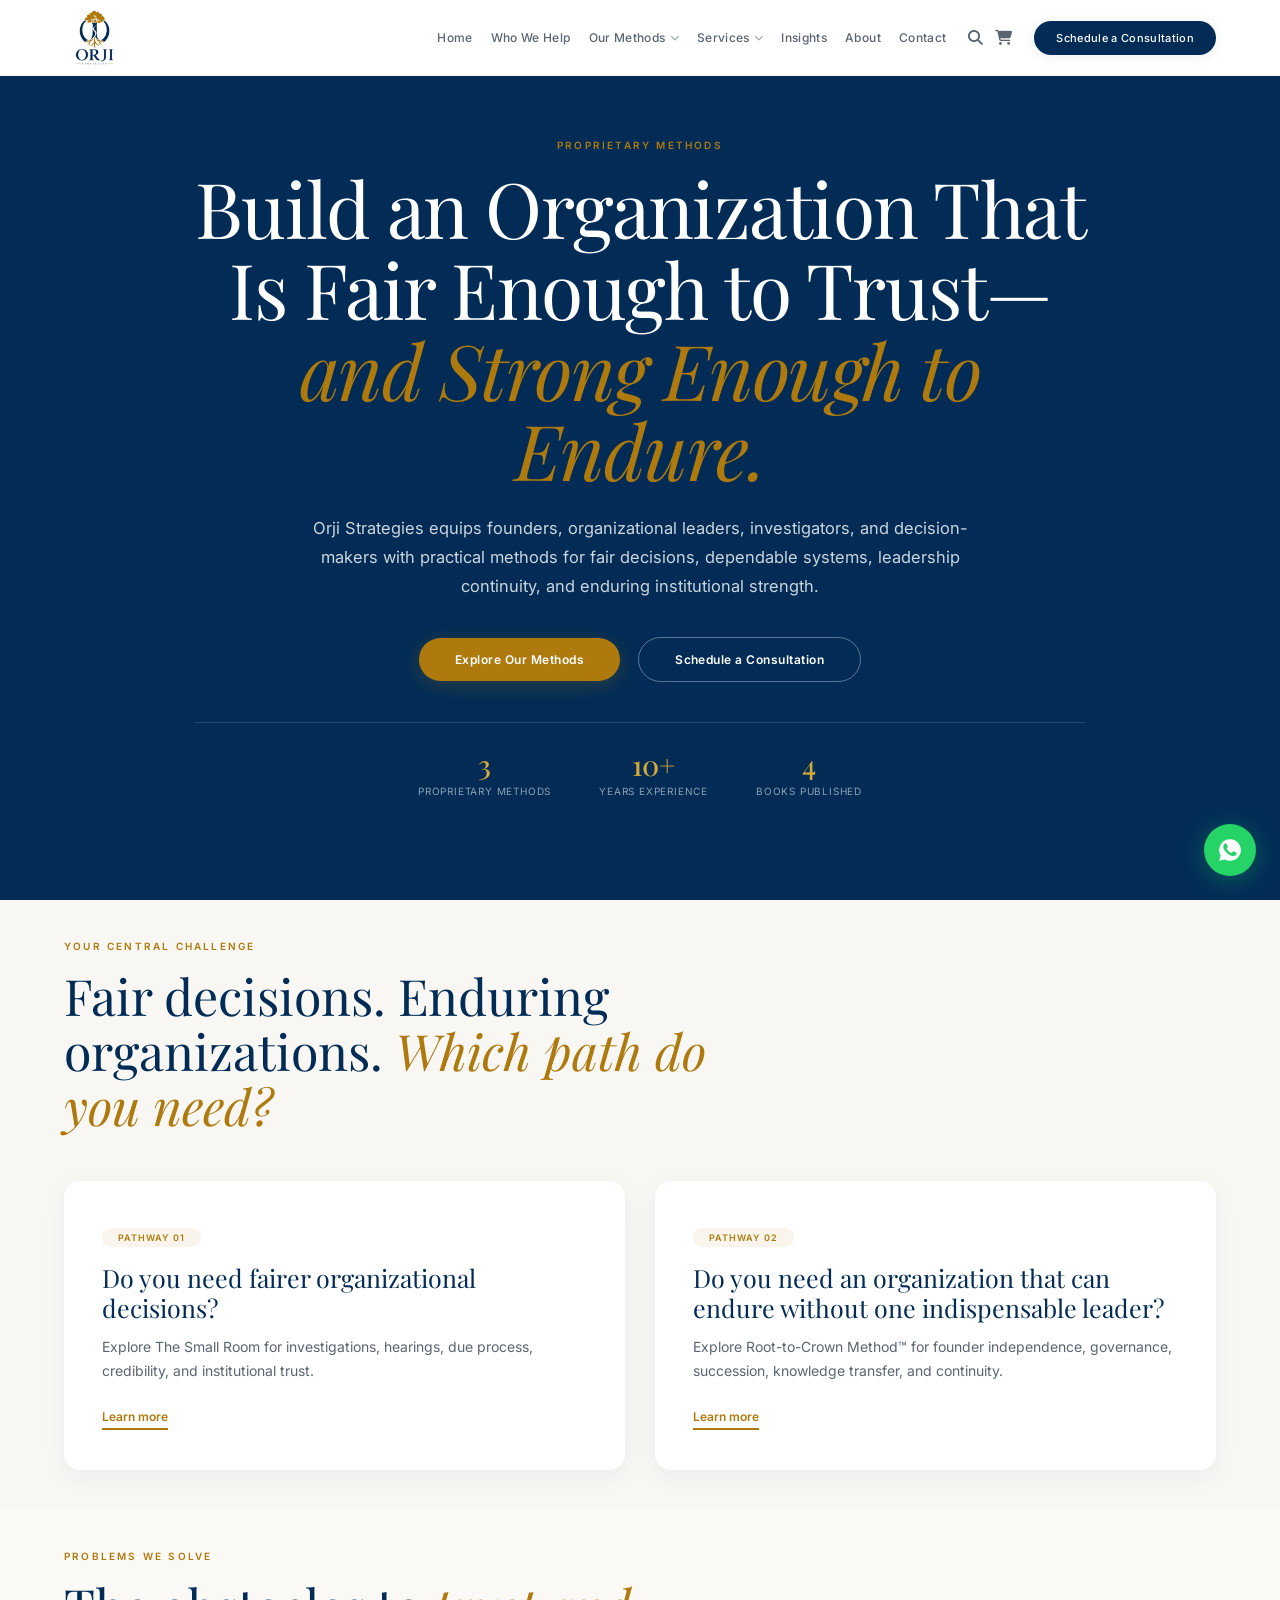
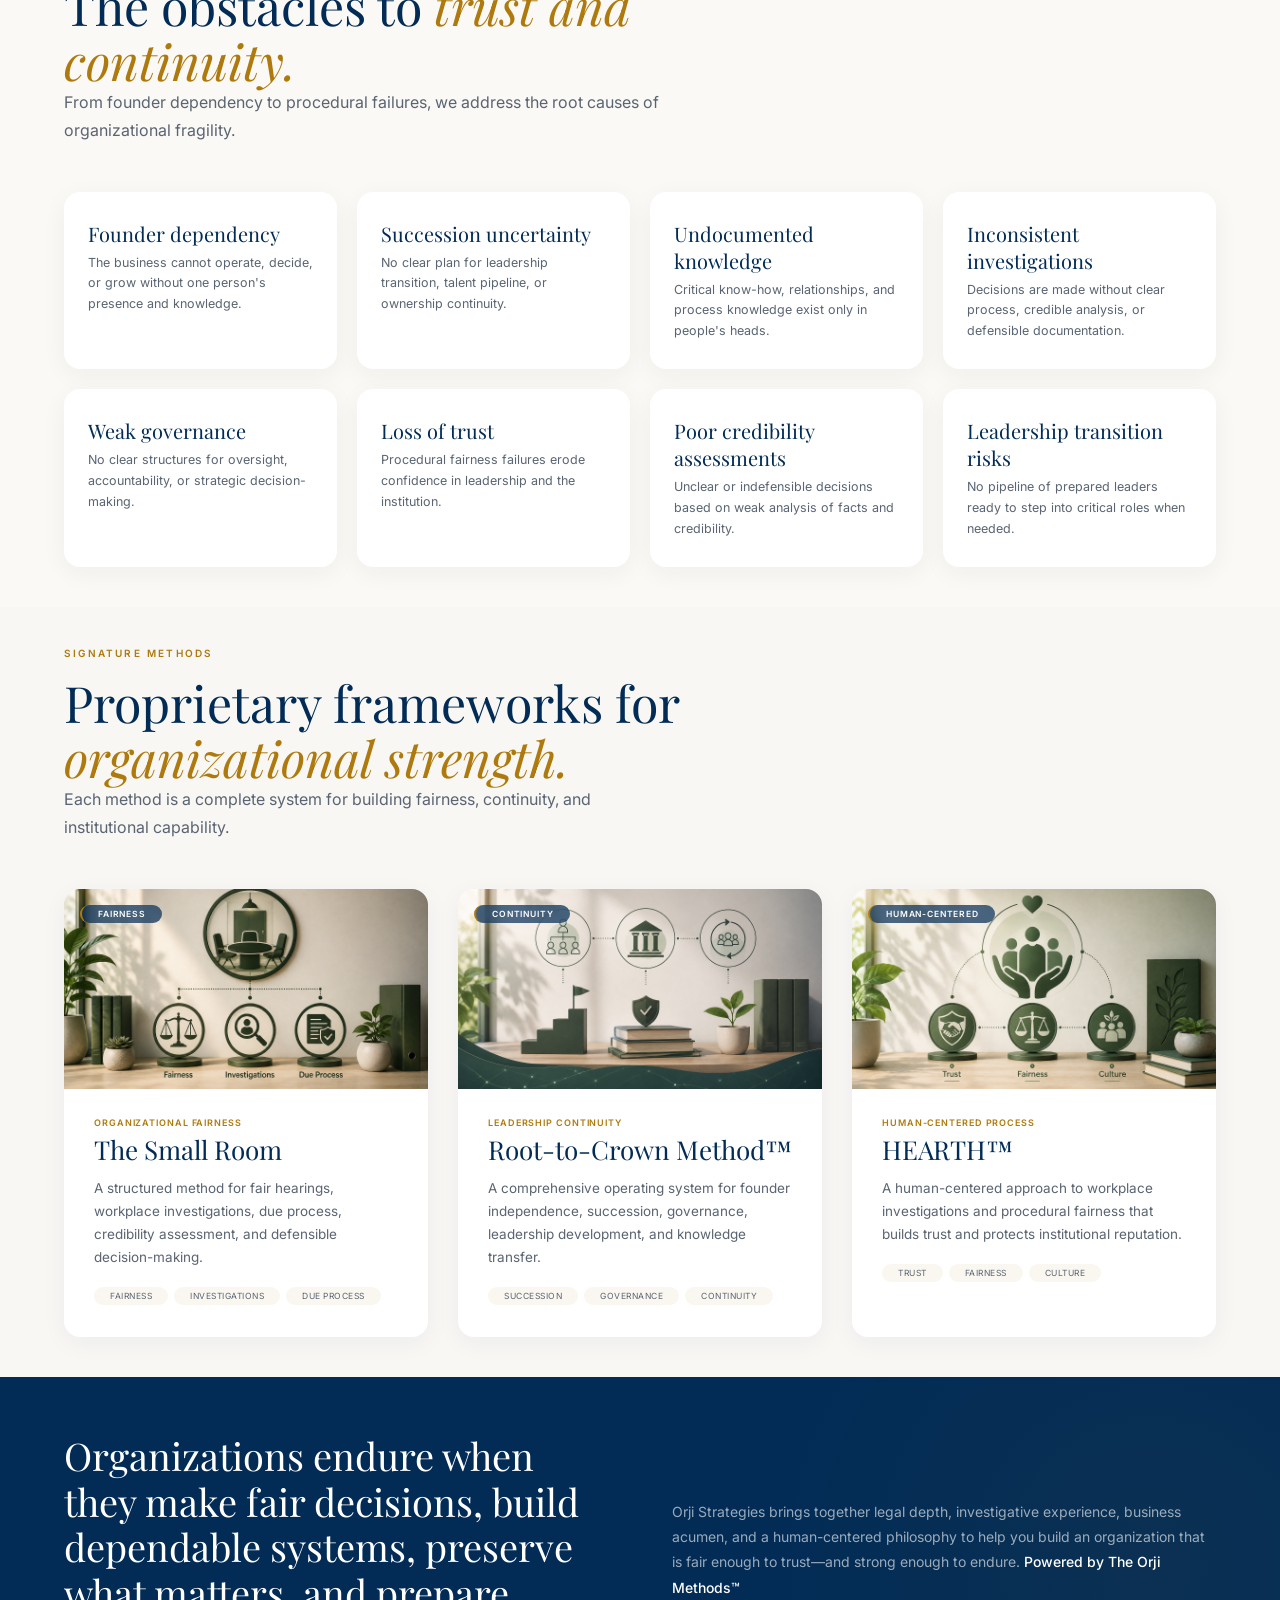
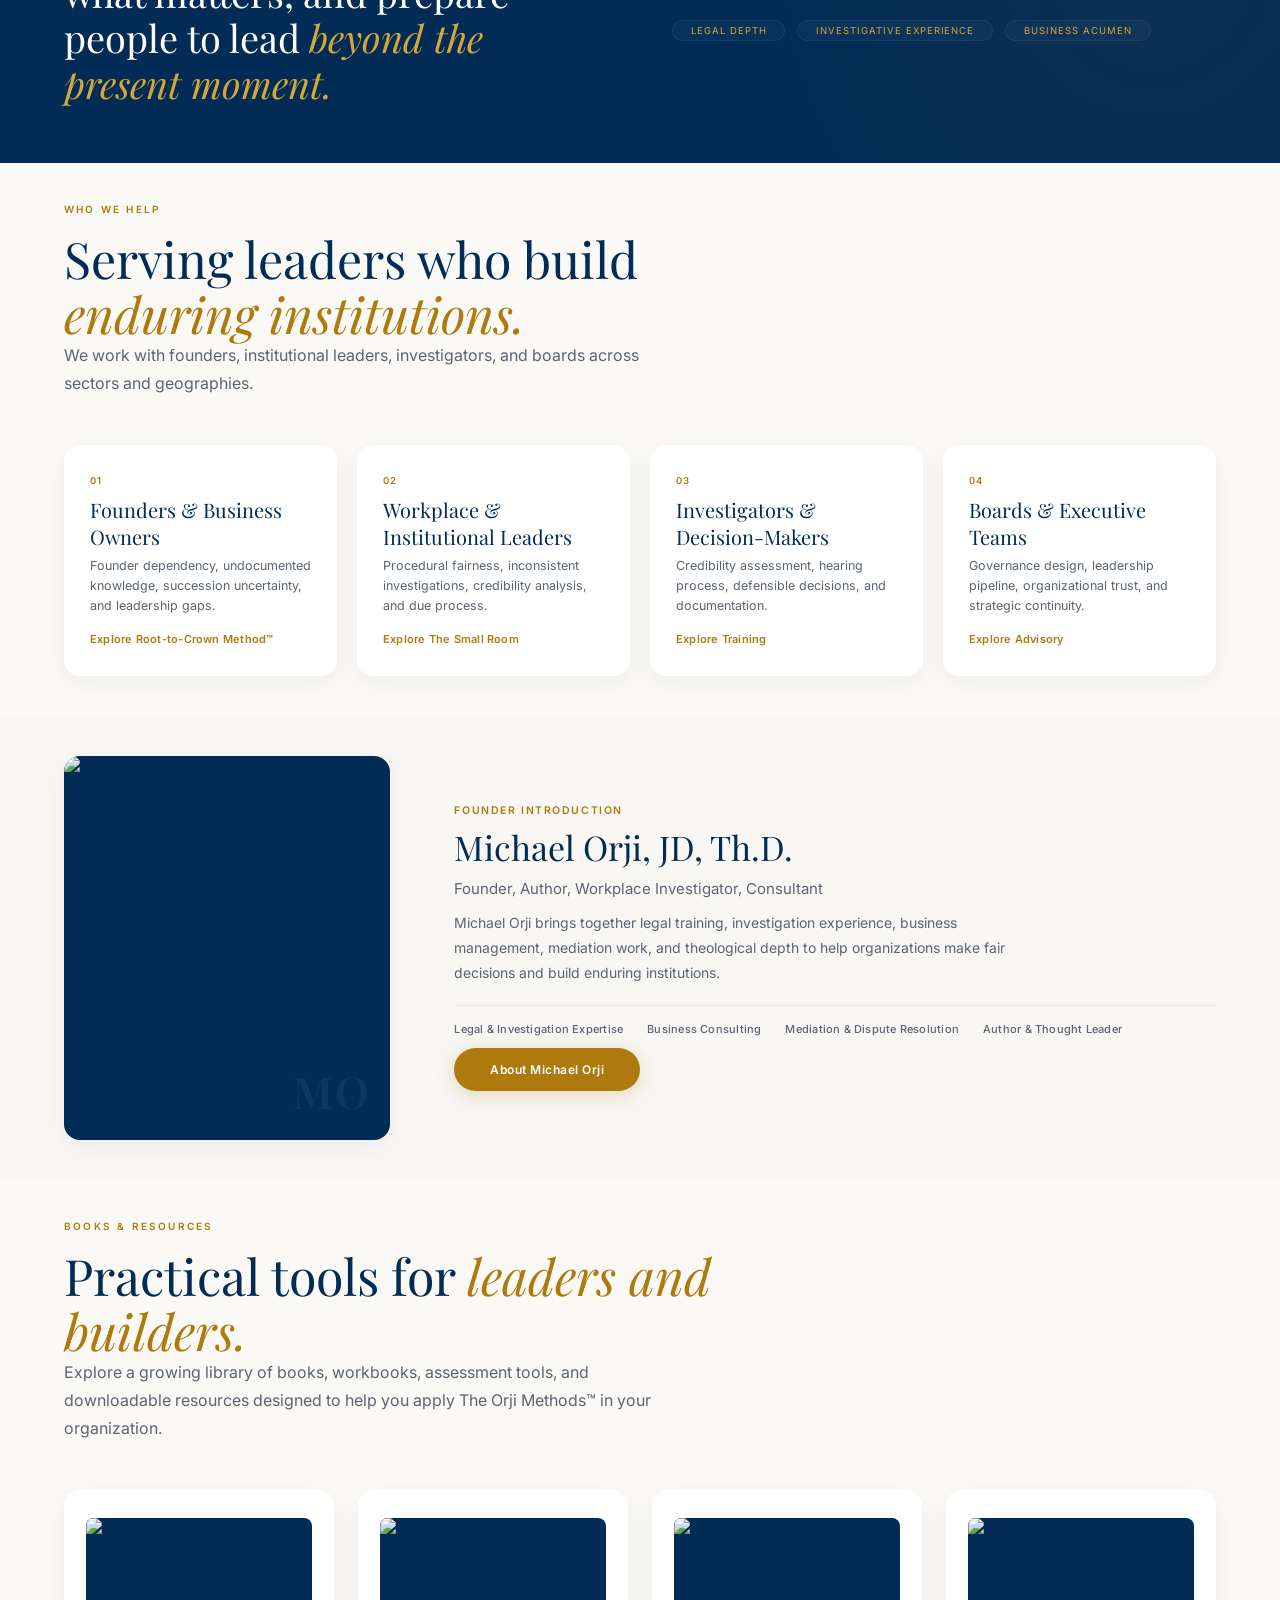
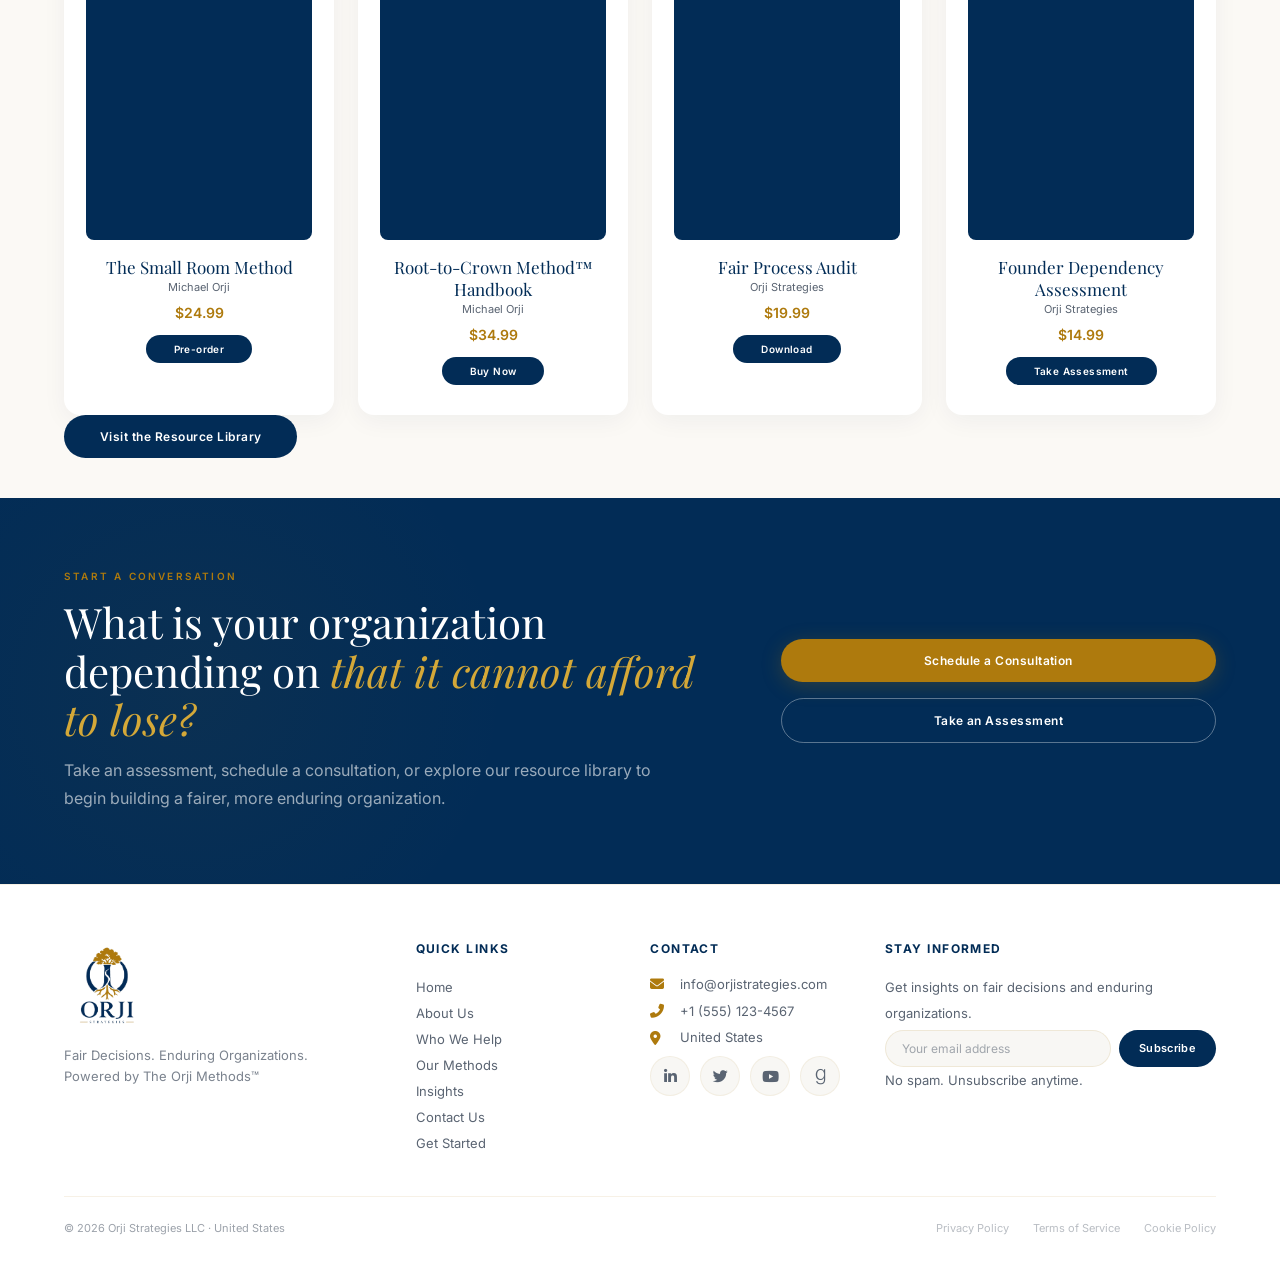
==== commit 5d286df9: "Add files via upload" ====
--- a/index.html
+++ b/index.html
@@ -15,7 +15,7 @@
     <!-- ===== NAV ===== -->
     <nav class="topnav" id="topnav">
         <a class="brand" href="index.html">
-            <img src="images/strata-logo.png" alt="Orji Strategies" />
+            <img src="images/orji-strategies-primary.png" alt="Orji Strategies" />
         </a>
         <div class="desktop-nav">
             <a href="index.html">Home</a>
@@ -89,11 +89,11 @@
         <a href="insights.html">Insights</a>
         <a href="about-us.html">About</a>
         <a href="contact-us.html">Contact</a>
-        <div style="display: flex; gap: 20px; padding: 16px 0 8px; border-bottom: 1px solid rgba(178,138,76,0.06);">
-            <a href="#" style="border: none; padding: 0; font-size: 18px; color: var(--muted-gray);"><i class="fas fa-search"></i></a>
-            <a href="#" style="border: none; padding: 0; font-size: 18px; color: var(--muted-gray);"><i class="fas fa-shopping-cart"></i></a>
+        <div>
+            <a href="#"><i class="fas fa-search"></i></a>
+            <a href="#"><i class="fas fa-shopping-cart"></i></a>
         </div>
-        <a href="get-started.html" style="color: var(--gold); font-weight: 600; margin-top: 8px;">Schedule a Consultation</a>
+        <a href="get-started.html">Schedule a Consultation</a>
     </div>
 
     <!-- ===== MAIN ===== -->
@@ -149,7 +149,7 @@
                 <div class="section-intro reveal">
                     <div class="kicker">Problems we solve</div>
                     <h2 class="h2">The obstacles to <em>trust and continuity.</em></h2>
-                    <p class="lead" style="max-width:680px;">From founder dependency to procedural failures, we address the root causes of organizational fragility.</p>
+                    <p class="lead">From founder dependency to procedural failures, we address the root causes of organizational fragility.</p>
                 </div>
                 <div class="problem-grid reveal">
                     <div class="problem-item">
@@ -295,7 +295,7 @@
                         <span>Mediation &amp; Dispute Resolution</span>
                         <span>Author &amp; Thought Leader</span>
                     </div>
-                    <div style="margin-top:20px;">
+                    <div>
                         <a class="btn btn-primary" href="about-us.html">About Michael Orji</a>
                     </div>
                 </div>
@@ -340,7 +340,7 @@
                         <button class="btn-sm">Take Assessment</button>
                     </div>
                 </div>
-                <div style="text-align:center;margin-top:40px;" class="reveal">
+                <div class="reveal">
                     <a class="btn btn-dark" href="#">Visit the Resource Library</a>
                 </div>
             </div>
@@ -369,11 +369,9 @@
         <div class="footer-grid">
             <!-- Column 1: Brand -->
             <div class="footer-col">
-                <img src="images/strata-logo.png" alt="Orji Strategies" class="footer-logo">
+                <img src="images/orji-strategies-primary.png" alt="Orji Strategies" class="footer-logo">
                 <p class="brand-tagline">Fair Decisions. Enduring Organizations. Powered by The Orji Methods™</p>
-                <div style="margin-top: 18px; display: flex; gap: 12px;">
-                    <span style="font-size: 11px; color: var(--muted-gray); opacity: 0.5;">© 2026 Orji Strategies LLC</span>
-                </div>
+
             </div>
 
             <!-- Column 2: Quick Links -->
@@ -403,7 +401,7 @@
                     <i class="fas fa-map-marker-alt"></i>
                     <span>United States</span>
                 </div>
-                <div class="footer-social" style="margin-top: 16px;">
+                <div class="footer-social">
                     <a href="#" aria-label="LinkedIn"><i class="fab fa-linkedin-in"></i></a>
                     <a href="#" aria-label="Twitter"><i class="fab fa-twitter"></i></a>
                     <a href="#" aria-label="YouTube"><i class="fab fa-youtube"></i></a>
@@ -414,12 +412,12 @@
             <!-- Column 4: Newsletter -->
             <div class="footer-col">
                 <h4>Stay Informed</h4>
-                <p style="font-size: 13px; line-height: 1.6; opacity: 0.7; margin-bottom: 14px;">Get insights on fair decisions and enduring organizations.</p>
+                <p>Get insights on fair decisions and enduring organizations.</p>
                 <div class="newsletter-wrap">
                     <input type="email" placeholder="Your email address" aria-label="Email for newsletter">
                     <button>Subscribe</button>
                 </div>
-                <p style="font-size: 10px; opacity: 0.4; margin-top: 10px; line-height: 1.4;">No spam. Unsubscribe anytime.</p>
+                <p>No spam. Unsubscribe anytime.</p>
             </div>
         </div>
 
--- a/css/styles.css
+++ b/css/styles.css
@@ -1,2385 +1,3419 @@
-        /* ===== ROOT ===== */
-        :root {
-            --charcoal: #1c1a18;
-            --ivory: #f5f0ea;
-            --warm-ivory: #f8f3ed;
-            --gold: #b28a4c;
-            --gold-rich: #a0753a;
-            --gold-light: #d4b483;
-            --gold-subtle: #e8dccb;
-            --gold-hover-gradient: linear-gradient(160deg, #f5ebe0 0%, #e8d5b0 100%);
-            --muted-gray: #5e5a55;
-            --white: #ffffff;
-            --ink: #1c1a18;
-            --shadow-soft: 0 6px 24px rgba(0, 0, 0, 0.03);
-            --shadow-hover: 0 16px 48px rgba(120, 90, 50, 0.08);
-            --shadow-hero: 0 30px 70px rgba(0, 0, 0, 0.5);
-            --serif: 'Playfair Display', Georgia, serif;
-            --sans: 'Inter', -apple-system, BlinkMacSystemFont, sans-serif;
-            --radius: 16px;
-            --transition: 0.4s cubic-bezier(0.23, 1, 0.32, 1);
-        }
-
-        * {
-            box-sizing: border-box;
-            margin: 0;
-            padding: 0;
-        }
-
-        html {
-            scroll-behavior: smooth;
-        }
-
-        body {
-            font-family: var(--sans);
-            color: var(--ink);
-            background: var(--ivory);
-            -webkit-font-smoothing: antialiased;
-            overflow-x: hidden;
-        }
-
-        a {
-            color: inherit;
-            text-decoration: none;
-        }
-
-        img {
-            max-width: 100%;
-            display: block;
-        }
-
-        .wrap {
-            width: min(1160px, 92vw);
-            margin: 0 auto;
-            padding: 0 4px;
-        }
-
-        /* ===== NAV ===== */
-        .topnav {
-            height: 76px;
-            padding: 0 5vw;
-            display: flex;
-            align-items: center;
-            justify-content: space-between;
-            background: rgba(255, 252, 248, 0.92);
-            backdrop-filter: blur(20px) saturate(180%);
-            -webkit-backdrop-filter: blur(20px) saturate(180%);
-            position: sticky;
-            top: 0;
-            z-index: 500;
-            border-bottom: 1px solid rgba(178, 138, 76, 0.06);
-            transition: var(--transition);
-        }
-
-        .topnav.scrolled {
-            box-shadow: 0 4px 30px rgba(0, 0, 0, 0.02);
-        }
-
-        .brand {
-            display: flex;
-            align-items: center;
-            gap: 0;
-            flex-shrink: 0;
-        }
-
-        .brand img {
-            height: 44px;
-            width: auto;
-            display: block;
-            transition: var(--transition);
-        }
-
-        .brand:hover img {
-            opacity: 0.8;
-            transform: scale(1.02);
-        }
-
-        .desktop-nav {
-            display: flex;
-            align-items: center;
-            gap: 18px;
-            font-size: 12px;
-            font-weight: 500;
-        }
-
-        .desktop-nav>a {
-            padding: 26px 0;
-            position: relative;
-            letter-spacing: 0.03em;
-            color: var(--muted-gray);
-            transition: var(--transition);
-            font-weight: 500;
-            white-space: nowrap;
-        }
-
-        .desktop-nav>a::after {
-            content: '';
-            position: absolute;
-            bottom: 18px;
-            left: 50%;
-            width: 0;
-            height: 2px;
-            background: var(--gold);
-            transition: var(--transition);
-            transform: translateX(-50%);
-            border-radius: 2px;
-        }
-
-        .desktop-nav>a:hover {
-            color: var(--charcoal);
-        }
-
-        .desktop-nav>a:hover::after {
-            width: 80%;
-        }
-
-        .drop {
-            position: relative;
-            align-self: stretch;
-            display: flex;
-            align-items: center;
-        }
-
-        .drop>a {
-            padding: 26px 0;
-            letter-spacing: 0.03em;
-            position: relative;
-            color: var(--muted-gray);
-            transition: var(--transition);
-            font-weight: 500;
-            white-space: nowrap;
-            display: flex;
-            align-items: center;
-            gap: 4px;
-        }
-
-        .drop>a .fa-chevron-down {
-            font-size: 9px;
-            opacity: 0.6;
-        }
-
-        .drop>a:hover {
-            color: var(--charcoal);
-        }
-
-        .drop>a::after {
-            content: '';
-            position: absolute;
-            bottom: 18px;
-            left: 50%;
-            width: 0;
-            height: 2px;
-            background: var(--gold);
-            transition: var(--transition);
-            transform: translateX(-50%);
-            border-radius: 2px;
-        }
-
-        .drop:hover>a::after {
-            width: 80%;
-        }
-
-        .drop-menu {
-            position: absolute;
-            top: 100%;
-            left: -20px;
-            width: 230px;
-            background: rgba(255, 252, 248, 0.98);
-            backdrop-filter: blur(16px);
-            border-radius: var(--radius);
-            box-shadow: 0 16px 48px rgba(0, 0, 0, 0.04);
-            padding: 8px;
-            opacity: 0;
-            visibility: hidden;
-            pointer-events: none;
-            transform: translateY(8px);
-            transition: var(--transition);
-            margin-top: 2px;
-            border: 1px solid rgba(178, 138, 76, 0.04);
-        }
-
-        .drop:hover .drop-menu,
-        .drop:focus-within .drop-menu {
-            opacity: 1;
-            visibility: visible;
-            pointer-events: auto;
-            transform: translateY(0);
-        }
-
-        .drop-menu a {
-            display: block;
-            padding: 10px 16px;
-            font-size: 11.5px;
-            border-radius: 8px;
-            transition: var(--transition);
-            font-weight: 400;
-            color: var(--muted-gray);
-            letter-spacing: 0.01em;
-        }
-
-        .drop-menu a:hover {
-            background: var(--gold-hover-gradient);
-            color: var(--gold-rich);
-        }
-
-        .nav-icons {
-            display: flex;
-            align-items: center;
-            gap: 12px;
-            color: var(--muted-gray);
-            font-size: 15px;
-            margin-left: 4px;
-        }
-
-        .nav-icons a {
-            transition: var(--transition);
-            display: flex;
-            align-items: center;
-        }
-
-        .nav-icons a:hover {
-            color: var(--gold-rich);
-        }
-
-        .nav-cta {
-            background: var(--charcoal);
-            color: var(--white) !important;
-            padding: 10px 22px !important;
-            border-radius: 40px;
-            font-weight: 600;
-            transition: var(--transition);
-            letter-spacing: 0.02em;
-            font-size: 11px !important;
-            box-shadow: 0 2px 12px rgba(0, 0, 0, 0.04);
-            white-space: nowrap;
-            margin-left: 4px;
-        }
-
-        .nav-cta:hover {
-            background: var(--gold);
-            transform: translateY(-2px);
-            box-shadow: 0 8px 28px rgba(178, 138, 76, 0.25);
-            color: var(--white) !important;
-        }
-
-        .nav-cta::after {
-            display: none !important;
-        }
-
-        .menu-btn {
-            display: none;
-            width: 44px;
-            height: 44px;
-            border: none;
-            background: transparent;
-            flex-direction: column;
-            justify-content: center;
-            align-items: center;
-            gap: 5px;
-            cursor: pointer;
-            padding: 8px;
-            border-radius: 8px;
-            transition: var(--transition);
-        }
-
-        .menu-btn:hover {
-            background: rgba(178, 138, 76, 0.06);
-        }
-
-        .menu-btn span {
-            display: block;
-            width: 22px;
-            height: 2px;
-            background: var(--charcoal);
-            border-radius: 2px;
-            transition: var(--transition);
-            margin: 0 auto;
-        }
-
-        .menu-btn.open span:nth-child(1) {
-            transform: rotate(45deg) translate(5px, 5px);
-        }
-
-        .menu-btn.open span:nth-child(2) {
-            opacity: 0;
-        }
-
-        .menu-btn.open span:nth-child(3) {
-            transform: rotate(-45deg) translate(5px, -5px);
-        }
-
-        .mobile-nav {
-            display: none;
-            position: fixed;
-            top: 76px;
-            left: 0;
-            right: 0;
-            background: rgba(255, 252, 248, 0.98);
-            backdrop-filter: blur(16px);
-            z-index: 490;
-            padding: 24px 5vw 32px;
-            border-bottom: 1px solid rgba(178, 138, 76, 0.04);
-            box-shadow: 0 8px 30px rgba(0, 0, 0, 0.02);
-            max-height: calc(100dvh - 76px);
-            overflow-y: auto;
-        }
-
-        .mobile-nav.open {
-            display: block;
-        }
-
-        .mobile-nav a {
-            display: block;
-            padding: 12px 0;
-            border-bottom: 1px solid rgba(178, 138, 76, 0.04);
-            font-size: 13.5px;
-            font-weight: 500;
-            transition: var(--transition);
-            color: var(--muted-gray);
-        }
-
-        .mobile-nav a:hover {
-            color: var(--gold-rich);
-            padding-left: 8px;
-        }
-
-        .mobile-nav .sub {
-            padding-left: 24px;
-            font-weight: 400;
-            font-size: 12.5px;
-            color: var(--muted-gray);
-            opacity: 0.7;
-            border-bottom: none;
-        }
-
-        .mobile-nav .sub:last-of-type {
-            border-bottom: 1px solid rgba(178, 138, 76, 0.04);
-        }
-
-        .mobile-nav .sub:hover {
-            padding-left: 30px;
-        }
-
-        /* ===== BUTTONS ===== */
-        .btn {
-            display: inline-flex;
-            align-items: center;
-            justify-content: center;
-            gap: 10px;
-            padding: 14px 36px;
-            font-size: 12px;
-            font-weight: 600;
-            letter-spacing: 0.04em;
-            border-radius: 60px;
-            border: none;
-            cursor: pointer;
-            transition: var(--transition);
-            text-decoration: none;
-            font-family: var(--sans);
-        }
-
-        .btn-primary {
-            background: var(--gold);
-            color: var(--white);
-            box-shadow: 0 4px 20px rgba(178, 138, 76, 0.25);
-        }
-
-        .btn-primary:hover {
-            background: var(--gold-rich);
-            transform: translateY(-3px);
-            box-shadow: 0 12px 36px rgba(178, 138, 76, 0.35);
-        }
-
-        .btn-dark {
-            background: var(--charcoal);
-            color: var(--white);
-        }
-
-        .btn-dark:hover {
-            background: #2d2a26;
-            transform: translateY(-3px);
-            box-shadow: 0 12px 30px rgba(0, 0, 0, 0.10);
-        }
-
-        .btn-outline-light {
-            background: transparent;
-            color: var(--white);
-            border: 1.5px solid rgba(255, 255, 255, 0.30);
-        }
-
-        .btn-outline-light:hover {
-            background: var(--white);
-            color: var(--charcoal);
-            transform: translateY(-3px);
-            box-shadow: 0 8px 24px rgba(0, 0, 0, 0.08);
-        }
-
-        .text-link {
-            display: inline-flex;
-            align-items: center;
-            gap: 8px;
-            font-size: 12px;
-            font-weight: 600;
-            color: var(--gold);
-            transition: var(--transition);
-            border-bottom: 2px solid var(--gold);
-            padding-bottom: 4px;
-            font-family: var(--sans);
-        }
-
-        .text-link:hover {
-            gap: 14px;
-            color: var(--gold-rich);
-            border-color: var(--gold-rich);
-        }
-
-        /* ===== TYPOGRAPHY ===== */
-        .kicker {
-            font-size: 10px;
-            letter-spacing: 0.22em;
-            text-transform: uppercase;
-            color: var(--gold);
-            font-weight: 600;
-            margin-bottom: 16px;
-            font-family: var(--sans);
-        }
-
-        .display {
-            font-family: var(--serif);
-            font-size: clamp(42px, 6.2vw, 78px);
-            line-height: 1.02;
-            font-weight: 400;
-            color: var(--white);
-            letter-spacing: -0.025em;
-        }
-
-        .display em {
-            font-style: italic;
-            color: var(--gold);
-        }
-
-        .h2 {
-            font-family: var(--serif);
-            font-size: clamp(30px, 4.2vw, 50px);
-            line-height: 1.08;
-            font-weight: 400;
-            color: var(--charcoal);
-        }
-
-        .h2 em {
-            font-style: italic;
-            color: var(--gold);
-        }
-
-        .lead {
-            font-size: 16px;
-            line-height: 1.75;
-            color: var(--muted-gray);
-            max-width: 600px;
-        }
-
-        /* ===== SECTION ===== */
-        section {
-            padding: 88px 0;
-        }
-
-        .section-intro {
-            max-width: 720px;
-            margin-bottom: 48px;
-        }
-
-        /* ===== HERO ===== */
-        .hero {
-            background: var(--charcoal);
-            color: var(--white);
-            padding: 40px 0 80px;
-            position: relative;
-            overflow: hidden;
-            min-height: calc(100vh - 76px);
-            display: flex;
-            align-items: center;
-            background-image: url('https://images.unsplash.com/photo-1522071820081-009f0129c71c?w=1600&h=900&fit=crop&crop=center&q=80');
-            background-size: cover;
-            background-position: center 30%;
-            background-attachment: fixed;
-        }
-
-        .hero::before {
-            content: '';
-            position: absolute;
-            inset: 0;
-            background: linear-gradient(135deg, rgba(0, 0, 0, 0.75) 0%, rgba(0, 0, 0, 0.45) 100%);
-            pointer-events: none;
-            z-index: 1;
-        }
-
-        .hero::after {
-            display: none;
-        }
-
-        .hero-grid {
-            position: relative;
-            z-index: 2;
-            max-width: 900px;
-            margin: 0 auto;
-            text-align: center;
-        }
-
-        .hero .display {
-            color: var(--white);
-        }
-
-        .hero-copy {
-            font-size: 16.5px;
-            line-height: 1.75;
-            color: rgba(255, 255, 255, 0.75);
-            max-width: 700px;
-            margin: 24px auto 0;
-        }
-
-        .hero-actions {
-            display: flex;
-            align-items: center;
-            justify-content: center;
-            gap: 18px;
-            margin-top: 36px;
-            flex-wrap: wrap;
-        }
-
-        .hero-image {
-            display: none;
-        }
-
-        .hero-stats {
-            display: flex;
-            justify-content: center;
-            gap: 48px;
-            margin-top: 40px;
-            padding-top: 28px;
-            border-top: 1px solid rgba(255, 255, 255, 0.10);
-        }
-
-        .hero-stats .num {
-            font-family: var(--serif);
-            font-size: 28px;
-            color: var(--gold);
-            display: block;
-            font-weight: 500;
-            line-height: 1;
-        }
-
-        .hero-stats .label {
-            font-size: 10px;
-            color: rgba(255, 255, 255, 0.45);
-            text-transform: uppercase;
-            letter-spacing: 0.08em;
-            margin-top: 6px;
-        }
-
-        /* ===== TWO PATHWAYS ===== */
-        .pathways {
-            background: var(--ivory);
-        }
-
-        .pathway-grid {
-            display: grid;
-            grid-template-columns: 1fr 1fr;
-            gap: 30px;
-            margin-top: 16px;
-        }
-
-        .pathway-card {
-            padding: 44px 38px 40px;
-            border-radius: var(--radius);
-            background: var(--white);
-            transition: var(--transition);
-            box-shadow: var(--shadow-soft);
-            border: none;
-        }
-
-        .pathway-card:hover {
-            transform: translateY(-8px);
-            box-shadow: var(--shadow-hover);
-            background: var(--gold-hover-gradient);
-        }
-
-        .pathway-card .tag {
-            display: inline-block;
-            font-size: 9px;
-            font-weight: 600;
-            text-transform: uppercase;
-            letter-spacing: 0.12em;
-            color: var(--gold);
-            background: rgba(178, 138, 76, 0.06);
-            padding: 4px 16px;
-            border-radius: 40px;
-            margin-bottom: 16px;
-        }
-
-        .pathway-card h3 {
-            font-family: var(--serif);
-            font-size: 25px;
-            line-height: 1.2;
-            font-weight: 400;
-            margin-bottom: 12px;
-        }
-
-        .pathway-card p {
-            font-size: 14px;
-            line-height: 1.7;
-            color: var(--muted-gray);
-            margin-bottom: 22px;
-        }
-
-        /* ===== PROBLEMS ===== */
-        .problems {
-            background: var(--warm-ivory);
-        }
-
-        .problem-grid {
-            display: grid;
-            grid-template-columns: repeat(4, 1fr);
-            gap: 20px;
-        }
-
-        .problem-item {
-            padding: 28px 24px;
-            border-radius: var(--radius);
-            background: var(--white);
-            transition: var(--transition);
-            box-shadow: var(--shadow-soft);
-            border: none;
-        }
-
-        .problem-item:hover {
-            transform: translateY(-6px);
-            box-shadow: var(--shadow-hover);
-            background: var(--gold-hover-gradient);
-        }
-
-        .problem-item h4 {
-            font-family: var(--serif);
-            font-size: 20px;
-            font-weight: 400;
-            margin-bottom: 6px;
-        }
-
-        .problem-item p {
-            font-size: 12.5px;
-            line-height: 1.65;
-            color: var(--muted-gray);
-        }
-
-        /* ===== METHODS ===== */
-        .methods {
-            background: var(--ivory);
-        }
-
-        .method-grid {
-            display: grid;
-            grid-template-columns: repeat(3, 1fr);
-            gap: 30px;
-        }
-
-        .method-card {
-            border-radius: var(--radius);
-            overflow: hidden;
-            background: var(--white);
-            transition: var(--transition);
-            box-shadow: var(--shadow-soft);
-            border: none;
-        }
-
-        .method-card:hover {
-            transform: translateY(-10px);
-            box-shadow: var(--shadow-hover);
-            background: var(--gold-hover-gradient);
-        }
-
-        .method-card .img-wrap {
-            height: 200px;
-            overflow: hidden;
-            background: var(--charcoal);
-            position: relative;
-        }
-
-        .method-card .img-wrap img {
-            width: 100%;
-            height: 100%;
-            object-fit: cover;
-            transition: var(--transition);
-        }
-
-        .method-card:hover .img-wrap img {
-            transform: scale(1.04);
-        }
-
-        .method-card .img-wrap .label {
-            position: absolute;
-            top: 16px;
-            left: 16px;
-            background: rgba(0, 0, 0, 0.65);
-            backdrop-filter: blur(8px);
-            color: var(--white);
-            font-size: 8.5px;
-            font-weight: 600;
-            text-transform: uppercase;
-            letter-spacing: 0.1em;
-            padding: 4px 16px;
-            border-radius: 40px;
-            border-left: 2px solid var(--gold);
-        }
-
-        .method-card .body {
-            padding: 28px 30px 32px;
-        }
-
-        .method-card .body .tag {
-            font-size: 9px;
-            font-weight: 600;
-            text-transform: uppercase;
-            letter-spacing: 0.1em;
-            color: var(--gold);
-            display: block;
-            margin-bottom: 4px;
-        }
-
-        .method-card .body h3 {
-            font-family: var(--serif);
-            font-size: 26px;
-            font-weight: 400;
-            margin-bottom: 10px;
-        }
-
-        .method-card .body p {
-            font-size: 13.5px;
-            line-height: 1.7;
-            color: var(--muted-gray);
-            margin-bottom: 18px;
-        }
-
-        .method-card .body .tags {
-            display: flex;
-            gap: 6px;
-            flex-wrap: wrap;
-        }
-
-        .method-card .body .tags span {
-            font-size: 8.5px;
-            text-transform: uppercase;
-            letter-spacing: 0.06em;
-            padding: 4px 16px;
-            background: rgba(178, 138, 76, 0.04);
-            border-radius: 40px;
-            color: var(--muted-gray);
-        }
-
-        /* ===== DELIVERY ===== */
-        .delivery {
-            background: var(--charcoal);
-            color: var(--white);
-            padding: 56px 0 !important;
-            position: relative;
-            overflow: hidden;
-        }
-
-        .delivery::before {
-            content: '';
-            position: absolute;
-            top: -50%;
-            right: -20%;
-            width: 60%;
-            height: 200%;
-            background: radial-gradient(ellipse, rgba(178, 138, 76, 0.03) 0%, transparent 70%);
-            pointer-events: none;
-        }
-
-        .delivery-grid {
-            display: grid;
-            grid-template-columns: 1fr 1fr;
-            gap: 5vw;
-            align-items: center;
-            position: relative;
-            z-index: 1;
-        }
-
-        .delivery-grid .big {
-            font-family: var(--serif);
-            font-size: clamp(26px, 3vw, 38px);
-            line-height: 1.2;
-            color: var(--white);
-        }
-
-        .delivery-grid .big em {
-            color: var(--gold-light);
-            font-style: italic;
-        }
-
-        .delivery-grid p {
-            font-size: 14px;
-            line-height: 1.8;
-            color: rgba(255, 255, 255, 0.55);
-        }
-
-        .delivery-grid p strong {
-            color: var(--white);
-            font-weight: 500;
-        }
-
-        .delivery-tags {
-            margin-top: 20px;
-            display: flex;
-            gap: 12px;
-            flex-wrap: wrap;
-        }
-
-        .delivery-tags span {
-            font-size: 9.5px;
-            text-transform: uppercase;
-            letter-spacing: 0.1em;
-            color: var(--gold-light);
-            padding: 4px 18px;
-            border: 1px solid rgba(255, 255, 255, 0.04);
-            border-radius: 40px;
-            background: rgba(255, 255, 255, 0.02);
-        }
-
-        /* ===== WHO WE HELP ===== */
-        .who-help {
-            background: var(--warm-ivory);
-        }
-
-        .help-grid {
-            display: grid;
-            grid-template-columns: repeat(4, 1fr);
-            gap: 20px;
-        }
-
-        .help-item {
-            padding: 30px 26px;
-            border-radius: var(--radius);
-            background: var(--white);
-            transition: var(--transition);
-            box-shadow: var(--shadow-soft);
-            border: none;
-            display: flex;
-            flex-direction: column;
-        }
-
-        .help-item:hover {
-            transform: translateY(-6px);
-            box-shadow: var(--shadow-hover);
-            background: var(--gold-hover-gradient);
-        }
-
-        .help-item .idx {
-            font-size: 9.5px;
-            font-weight: 600;
-            color: var(--gold);
-            letter-spacing: 0.12em;
-            margin-bottom: 10px;
-        }
-
-        .help-item h4 {
-            font-family: var(--serif);
-            font-size: 20px;
-            font-weight: 400;
-            margin-bottom: 6px;
-        }
-
-        .help-item p {
-            font-size: 12.5px;
-            line-height: 1.6;
-            color: var(--muted-gray);
-            flex: 1;
-        }
-
-        .help-item .link {
-            font-size: 11px;
-            font-weight: 600;
-            color: var(--gold);
-            margin-top: 16px;
-            display: inline-flex;
-            align-items: center;
-            gap: 4px;
-            transition: var(--transition);
-            letter-spacing: 0.02em;
-        }
-
-        .help-item .link:hover {
-            gap: 12px;
-            color: var(--gold-rich);
-        }
-
-        /* ===== FOUNDER ===== */
-        .founder {
-            background: var(--ivory);
-        }
-
-        .founder-grid {
-            display: grid;
-            grid-template-columns: 0.6fr 1.4fr;
-            gap: 5vw;
-            align-items: center;
-        }
-
-        .founder-image {
-            border-radius: var(--radius);
-            overflow: hidden;
-            aspect-ratio: 0.85;
-            background: var(--charcoal);
-            box-shadow: var(--shadow-soft);
-            position: relative;
-        }
-
-        .founder-image img {
-            width: 100%;
-            height: 100%;
-            object-fit: cover;
-            transition: var(--transition);
-        }
-
-        .founder-image:hover img {
-            transform: scale(1.02);
-        }
-
-        .founder-image .monogram {
-            position: absolute;
-            bottom: 20px;
-            right: 20px;
-            font-family: var(--serif);
-            font-size: 44px;
-            color: rgba(255, 255, 255, 0.04);
-            font-weight: 600;
-            letter-spacing: 0.04em;
-        }
-
-        .founder-info .title {
-            font-size: 10.5px;
-            font-weight: 600;
-            color: var(--gold);
-            letter-spacing: 0.15em;
-            text-transform: uppercase;
-            margin-bottom: 6px;
-        }
-
-        .founder-info .name {
-            font-family: var(--serif);
-            font-size: 34px;
-            font-weight: 400;
-            line-height: 1.1;
-            margin-bottom: 4px;
-        }
-
-        .founder-info .role {
-            font-size: 15px;
-            color: var(--muted-gray);
-            margin-bottom: 16px;
-        }
-
-        .founder-info .bio {
-            font-size: 14px;
-            line-height: 1.8;
-            color: var(--muted-gray);
-            max-width: 560px;
-        }
-
-        .founder-creds {
-            display: flex;
-            gap: 24px;
-            flex-wrap: wrap;
-            margin-top: 20px;
-            padding-top: 20px;
-            border-top: 1px solid rgba(178, 138, 76, 0.08);
-        }
-
-        .founder-creds span {
-            font-size: 11px;
-            font-weight: 500;
-            color: var(--muted-gray);
-            letter-spacing: 0.02em;
-        }
-
-        /* ===== BOOKS ===== */
-        .books {
-            background: var(--warm-ivory);
-        }
-
-        .book-grid {
-            display: grid;
-            grid-template-columns: repeat(4, 1fr);
-            gap: 24px;
-        }
-
-        .book-card {
-            background: var(--white);
-            border-radius: var(--radius);
-            overflow: hidden;
-            transition: var(--transition);
-            text-align: center;
-            padding: 28px 22px 30px;
-            box-shadow: var(--shadow-soft);
-            border: none;
-        }
-
-        .book-card:hover {
-            transform: translateY(-8px);
-            box-shadow: var(--shadow-hover);
-            background: var(--gold-hover-gradient);
-        }
-
-        .book-card .cover {
-            width: 100%;
-            aspect-ratio: 0.7;
-            background: var(--charcoal);
-            border-radius: 8px;
-            margin-bottom: 16px;
-            overflow: hidden;
-        }
-
-        .book-card .cover img {
-            width: 100%;
-            height: 100%;
-            object-fit: cover;
-        }
-
-        .book-card h4 {
-            font-family: var(--serif);
-            font-size: 17px;
-            font-weight: 400;
-            margin-bottom: 2px;
-        }
-
-        .book-card .author {
-            font-size: 11px;
-            color: var(--muted-gray);
-            margin-bottom: 10px;
-        }
-
-        .book-card .price {
-            font-size: 14px;
-            font-weight: 600;
-            color: var(--gold);
-        }
-
-        .book-card .btn-sm {
-            margin-top: 14px;
-            font-size: 10px;
-            padding: 8px 28px;
-            border-radius: 40px;
-            background: var(--charcoal);
-            color: var(--white);
-            border: none;
-            cursor: pointer;
-            transition: var(--transition);
-            font-weight: 600;
-            letter-spacing: 0.04em;
-            font-family: var(--sans);
-        }
-
-        .book-card .btn-sm:hover {
-            background: var(--gold);
-            transform: translateY(-3px);
-            box-shadow: 0 8px 24px rgba(178, 138, 76, 0.25);
-        }
-
-        /* ===== CTA ===== */
-        .cta-section {
-            background: var(--charcoal);
-            color: var(--white);
-            position: relative;
-            overflow: hidden;
-        }
-
-        .cta-section::before {
-            content: '';
-            position: absolute;
-            top: -30%;
-            left: -10%;
-            width: 50%;
-            height: 160%;
-            background: radial-gradient(ellipse, rgba(178, 138, 76, 0.03) 0%, transparent 70%);
-            pointer-events: none;
-        }
-
-        .cta-grid {
-            display: grid;
-            grid-template-columns: 1.2fr 0.8fr;
-            gap: 5vw;
-            align-items: center;
-            position: relative;
-            z-index: 1;
-        }
-
-        .cta-section .h2 {
-            color: var(--white);
-        }
-
-        .cta-section .lead {
-            color: rgba(255, 255, 255, 0.5);
-            margin-top: 14px;
-        }
-
-        .cta-actions {
-            display: flex;
-            flex-direction: column;
-            gap: 16px;
-            align-items: flex-start;
-        }
-
-        .cta-actions .btn {
-            width: 100%;
-            justify-content: center;
-        }
-
-        .cta-actions .link {
-            color: rgba(255, 255, 255, 0.35);
-            font-size: 12px;
-            transition: var(--transition);
-            border-bottom: 1px solid rgba(255, 255, 255, 0.06);
-            padding-bottom: 4px;
-        }
-
-        .cta-actions .link:hover {
-            color: var(--gold-light);
-            border-color: var(--gold-light);
-        }
-
-        /* ===== FOOTER — WHITE THEME (NO HOVER SHADOWS) ===== */
-        footer {
-            background: var(--white);
-            color: var(--muted-gray);
-            padding: 56px 5vw 28px;
-            border-top: 1px solid rgba(178, 138, 76, 0.08);
-            box-shadow: 0 -2px 24px rgba(0, 0, 0, 0.02);
-        }
-
-        .footer-grid {
-            display: grid;
-            grid-template-columns: 1.6fr 1fr 1fr 1.2fr;
-            gap: 40px;
-            max-width: 1160px;
-            margin: 0 auto;
-            padding-bottom: 40px;
-            border-bottom: 1px solid rgba(178, 138, 76, 0.08);
-        }
-
-        .footer-col h4 {
-            color: var(--charcoal);
-            font-size: 12px;
-            font-weight: 700;
-            letter-spacing: 0.12em;
-            text-transform: uppercase;
-            margin-bottom: 18px;
-            font-family: var(--sans);
-        }
-
-        .footer-col p,
-        .footer-col a {
-            font-size: 13px;
-            line-height: 2;
-            color: var(--muted-gray);
-            display: block;
-            transition: var(--transition);
-        }
-
-        .footer-col a:hover {
-            color: var(--gold-rich);
-            padding-left: 4px;
-        }
-
-        .footer-col .footer-logo {
-            height: 44px;
-            width: auto;
-            margin-bottom: 14px;
-            display: block;
-        }
-
-        .footer-col .brand-tagline {
-            font-size: 13px;
-            color: var(--muted-gray);
-            max-width: 280px;
-            line-height: 1.6;
-            font-weight: 400;
-            opacity: 0.75;
-        }
-
-        .footer-col .contact-item {
-            display: flex;
-            align-items: center;
-            gap: 12px;
-            margin-bottom: 6px;
-            font-size: 13px;
-            color: var(--muted-gray);
-            line-height: 1.6;
-        }
-
-        .footer-col .contact-item i {
-            width: 18px;
-            color: var(--gold);
-            font-size: 14px;
-            flex-shrink: 0;
-        }
-
-        .footer-social {
-            display: flex;
-            gap: 10px;
-            margin-top: 4px;
-        }
-
-        .footer-social a {
-            display: flex;
-            align-items: center;
-            justify-content: center;
-            width: 40px;
-            height: 40px;
-            border-radius: 50%;
-            background: var(--ivory);
-            color: var(--muted-gray);
-            transition: var(--transition);
-            font-size: 15px;
-            border: 1px solid rgba(178, 138, 76, 0.06);
-        }
-
-        /* NO box-shadow on hover */
-        .footer-social a:hover {
-            background: var(--gold);
-            color: var(--white);
-            transform: translateY(-3px);
-            border-color: var(--gold);
-            /* box-shadow removed */;
-        }
-
-        .footer-col .newsletter-wrap {
-            display: flex;
-            gap: 8px;
-            margin-top: 4px;
-        }
-
-        .footer-col .newsletter-wrap input {
-            background: var(--ivory);
-            border: 1px solid rgba(178, 138, 76, 0.10);
-            padding: 10px 16px;
-            border-radius: 40px;
-            font-size: 12px;
-            color: var(--charcoal);
-            flex: 1;
-            min-width: 100px;
-            font-family: var(--sans);
-            transition: var(--transition);
-            outline: none;
-        }
-
-        .footer-col .newsletter-wrap input:focus {
-            border-color: var(--gold);
-            box-shadow: 0 0 0 3px rgba(178, 138, 76, 0.08);
-        }
-
-        .footer-col .newsletter-wrap input::placeholder {
-            color: var(--muted-gray);
-            opacity: 0.5;
-        }
-
-        .footer-col .newsletter-wrap button {
-            background: var(--charcoal);
-            border: none;
-            padding: 10px 20px;
-            border-radius: 40px;
-            color: var(--white);
-            font-weight: 600;
-            font-size: 11px;
-            cursor: pointer;
-            transition: var(--transition);
-            font-family: var(--sans);
-            letter-spacing: 0.03em;
-            white-space: nowrap;
-        }
-
-        /* NO box-shadow on hover */
-        .footer-col .newsletter-wrap button:hover {
-            background: var(--gold);
-            transform: translateY(-2px);
-            /* box-shadow removed */;
-        }
-
-        .footer-bottom {
-            display: flex;
-            justify-content: space-between;
-            align-items: center;
-            flex-wrap: wrap;
-            gap: 16px;
-            max-width: 1160px;
-            margin: 0 auto;
-            padding-top: 24px;
-            font-size: 11px;
-            color: var(--muted-gray);
-            opacity: 0.5;
-        }
-
-        .footer-bottom .footer-legal {
-            display: flex;
-            gap: 24px;
-        }
-
-        .footer-bottom .footer-legal a {
-            color: var(--muted-gray);
-            transition: var(--transition);
-            opacity: 0.6;
-        }
-
-        .footer-bottom .footer-legal a:hover {
-            color: var(--gold-rich);
-            opacity: 1;
-        }
-
-        /* ===== WHATSAPP ===== */
-        .wa {
-            position: fixed;
-            right: 24px;
-            bottom: 24px;
-            width: 52px;
-            height: 52px;
-            border-radius: 50%;
-            background: #25D366;
-            color: var(--white);
-            display: flex;
-            align-items: center;
-            justify-content: center;
-            z-index: 80;
-            box-shadow: 0 4px 24px rgba(37, 211, 102, 0.25);
-            transition: var(--transition);
-        }
-
-        .wa:hover {
-            transform: scale(1.06);
-            box-shadow: 0 8px 36px rgba(37, 211, 102, 0.35);
-        }
-
-        .wa svg {
-            width: 26px;
-            height: 26px;
-            display: block;
-        }
-
-        /* ===== RESPONSIVE ===== */
-        @media (max-width: 1100px) {
-            .desktop-nav {
-                gap: 12px;
-                font-size: 11px;
-            }
-            .desktop-nav>a,
-            .drop>a {
-                padding: 26px 0;
-            }
-            .footer-grid {
-                grid-template-columns: 1fr 1fr;
-                gap: 32px;
-            }
-            .problem-grid {
-                grid-template-columns: repeat(2, 1fr);
-            }
-            .help-grid {
-                grid-template-columns: repeat(2, 1fr);
-            }
-            .book-grid {
-                grid-template-columns: repeat(2, 1fr);
-            }
-        }
-
-        @media (max-width: 980px) {
-            .topnav {
-                height: 68px;
-                padding: 0 20px;
-            }
-            .desktop-nav {
-                display: none;
-            }
-            .menu-btn {
-                display: flex;
-            }
-            .mobile-nav {
-                top: 68px;
-                max-height: calc(100dvh - 68px);
-            }
-            .hero {
-                min-height: auto;
-                padding: 44px 0 60px;
-                background-attachment: scroll;
-            }
-            .hero-grid {
-                max-width: 100%;
-                text-align: center;
-            }
-            .pathway-grid {
-                grid-template-columns: 1fr;
-            }
-            .method-grid {
-                grid-template-columns: 1fr 1fr;
-            }
-            .delivery-grid {
-                grid-template-columns: 1fr;
-                gap: 28px;
-            }
-            .founder-grid {
-                grid-template-columns: 1fr;
-                gap: 32px;
-            }
-            .founder-image {
-                max-width: 360px;
-            }
-            .cta-grid {
-                grid-template-columns: 1fr;
-                gap: 40px;
-            }
-            section {
-                padding: 64px 0;
-            }
-            .method-card .img-wrap {
-                height: 160px;
-            }
-            .brand img {
-                height: 38px;
-            }
-            .footer-grid {
-                grid-template-columns: 1fr 1fr;
-                gap: 32px;
-            }
-        }
-
-        @media (max-width: 600px) {
-            .topnav {
-                height: 62px;
-                padding: 0 14px;
-            }
-            .mobile-nav {
-                top: 62px;
-                max-height: calc(100dvh - 62px);
-                padding: 16px 18px 24px;
-            }
-            .brand img {
-                height: 32px;
-            }
-            .hero {
-                padding: 28px 0 40px;
-            }
-            .hero-actions {
-                flex-direction: column;
-                align-items: center;
-            }
-            .hero-actions .btn {
-                width: 100%;
-                justify-content: center;
-            }
-            .hero-stats {
-                gap: 20px;
-                flex-wrap: wrap;
-                justify-content: center;
-            }
-            .hero-stats .num {
-                font-size: 22px;
-            }
-            section {
-                padding: 48px 0;
-            }
-            .section-intro {
-                margin-bottom: 32px;
-            }
-            .method-grid {
-                grid-template-columns: 1fr;
-            }
-            .method-card .img-wrap {
-                height: 180px;
-            }
-            .problem-grid {
-                grid-template-columns: 1fr;
-            }
-            .help-grid {
-                grid-template-columns: 1fr;
-            }
-            .book-grid {
-                grid-template-columns: 1fr 1fr;
-                gap: 16px;
-            }
-            .book-card {
-                padding: 18px 14px 20px;
-            }
-            .book-card .cover {
-                aspect-ratio: 0.7;
-            }
-            .book-card h4 {
-                font-size: 14px;
-            }
-            .founder-info .name {
-                font-size: 28px;
-            }
-            .founder-creds {
-                flex-direction: column;
-                gap: 8px;
-            }
-            .cta-actions .btn {
-                width: 100%;
-                justify-content: center;
-            }
-            .footer-grid {
-                grid-template-columns: 1fr;
-                gap: 28px;
-                text-align: left;
-            }
-            .footer-col .brand-tagline {
-                max-width: 100%;
-            }
-            .footer-bottom {
-                flex-direction: column;
-                text-align: center;
-            }
-            .footer-bottom .footer-legal {
-                flex-wrap: wrap;
-                justify-content: center;
-            }
-            .wa {
-                width: 44px;
-                height: 44px;
-                right: 14px;
-                bottom: 14px;
-            }
-            .wa svg {
-                width: 22px;
-                height: 22px;
-            }
-            .pathway-card {
-                padding: 28px 24px 30px;
-            }
-            .pathway-card h3 {
-                font-size: 22px;
-            }
-            .delivery-grid .big {
-                font-size: 24px;
-            }
-            .hero .display {
-                font-size: 36px;
-            }
-            .footer-col .newsletter-wrap {
-                flex-direction: column;
-            }
-            .footer-col .newsletter-wrap input {
-                min-width: unset;
-            }
-            .footer-col .newsletter-wrap button {
-                width: 100%;
-                justify-content: center;
-            }
-        }
-
-        @media (max-width: 420px) {
-            .book-grid {
-                grid-template-columns: 1fr 1fr;
-            }
-            .book-card .cover {
-                aspect-ratio: 0.65;
-            }
-            .book-card h4 {
-                font-size: 12px;
-            }
-            .book-card .author {
-                font-size: 10px;
-            }
-            .book-card .price {
-                font-size: 12px;
-            }
-            .book-card .btn-sm {
-                font-size: 9px;
-                padding: 6px 16px;
-            }
-        }
-
-        /* ===== ANIMATIONS ===== */
-        .reveal {
-            opacity: 0;
-            transform: translateY(28px);
-            transition: 0.8s cubic-bezier(0.23, 1, 0.32, 1);
-        }
-
-        .reveal.visible {
-            opacity: 1;
-            transform: translateY(0);
-        }
-
-        .reveal-delay-1 {
-            transition-delay: 0.08s;
-        }
-        .reveal-delay-2 {
-            transition-delay: 0.16s;
-        }
-        .reveal-delay-3 {
-            transition-delay: 0.24s;
-        }
-        .reveal-delay-4 {
-            transition-delay: 0.32s;
-        }
-        .reveal-delay-5 {
-            transition-delay: 0.40s;
-        }
-
-
- /* ----- Hero / Intro ----- */
-    .get-started-hero {
-      background: var(--charcoal);
-      color: var(--white);
-      padding: 60px 0 70px;
-      position: relative;
-      overflow: hidden;
-      background-image: url('https://images.unsplash.com/photo-1522071820081-009f0129c71c?w=1600&h=600&fit=crop&crop=center&q=80');
-      background-size: cover;
-      background-position: center 40%;
-    }
-    .get-started-hero::before {
-      content: '';
-      position: absolute;
-      inset: 0;
-      background: linear-gradient(135deg, rgba(0,0,0,0.7) 0%, rgba(0,0,0,0.4) 100%);
-      pointer-events: none;
-      z-index: 1;
-    }
-    .get-started-hero .wrap {
-      position: relative;
-      z-index: 2;
-      max-width: 800px;
-      text-align: center;
-    }
-    .get-started-hero .kicker {
-      color: var(--gold-light);
-      margin-bottom: 12px;
-    }
-    .get-started-hero h1 {
-      font-family: var(--serif);
-      font-size: clamp(38px, 5vw, 58px);
-      font-weight: 400;
-      line-height: 1.1;
-      margin-bottom: 16px;
-    }
-    .get-started-hero h1 em {
-      color: var(--gold);
-      font-style: italic;
-    }
-    .get-started-hero .lead {
-      color: rgba(255,255,255,0.7);
-      font-size: 17px;
-      max-width: 640px;
-      margin: 0 auto 8px;
-    }
-
-    /* ----- Form section ----- */
-    .form-section {
-      padding: 60px 0 80px;
-      background: var(--ivory);
-    }
-    .form-grid {
-      display: grid;
-      grid-template-columns: 1fr 1.2fr;
-      gap: 50px;
-      align-items: start;
-    }
-    .form-info h2 {
-      font-family: var(--serif);
-      font-size: 32px;
-      font-weight: 400;
-      line-height: 1.2;
-      margin-bottom: 16px;
-    }
-    .form-info h2 em {
-      color: var(--gold);
-      font-style: italic;
-    }
-    .form-info p {
-      color: var(--muted-gray);
-      line-height: 1.7;
-      margin-bottom: 24px;
-    }
-    .form-info .benefits {
-      list-style: none;
-      padding: 0;
-    }
-    .form-info .benefits li {
-      display: flex;
-      align-items: center;
-      gap: 12px;
-      margin-bottom: 12px;
-      font-size: 14px;
-      color: var(--muted-gray);
-    }
-    .form-info .benefits li i {
-      color: var(--gold);
-      width: 20px;
-      font-size: 16px;
-    }
-
-    /* ----- The Form ----- */
-    .get-started-form {
-      background: var(--white);
-      padding: 36px 32px 40px;
-      border-radius: var(--radius);
-      box-shadow: var(--shadow-soft);
-      transition: var(--transition);
-    }
-    .get-started-form:hover {
-      box-shadow: var(--shadow-hover);
-    }
-    .get-started-form .form-group {
-      margin-bottom: 20px;
-    }
-    .get-started-form label {
-      display: block;
-      font-size: 12px;
-      font-weight: 600;
-      letter-spacing: 0.04em;
-      color: var(--charcoal);
-      margin-bottom: 4px;
-    }
-    .get-started-form label .required {
-      color: #c0392b;
-      margin-left: 2px;
-    }
-    .get-started-form input,
-    .get-started-form select,
-    .get-started-form textarea {
-      width: 100%;
-      padding: 12px 16px;
-      border: 1px solid rgba(178, 138, 76, 0.15);
-      border-radius: 10px;
-      font-family: var(--sans);
-      font-size: 14px;
-      background: var(--warm-ivory);
-      transition: var(--transition);
-      color: var(--charcoal);
-      outline: none;
-    }
-    .get-started-form input:focus,
-    .get-started-form select:focus,
-    .get-started-form textarea:focus {
-      border-color: var(--gold);
-      box-shadow: 0 0 0 3px rgba(178, 138, 76, 0.1);
-      background: var(--white);
-    }
-    .get-started-form textarea {
-      resize: vertical;
-      min-height: 120px;
-    }
-    .get-started-form .btn-submit {
-      background: var(--gold);
-      color: var(--white);
-      border: none;
-      padding: 14px 32px;
-      border-radius: 60px;
-      font-weight: 600;
-      font-size: 13px;
-      letter-spacing: 0.04em;
-      cursor: pointer;
-      transition: var(--transition);
-      width: 100%;
-      font-family: var(--sans);
-    }
-    .get-started-form .btn-submit:hover {
-      background: var(--gold-rich);
-      transform: translateY(-2px);
-      box-shadow: 0 8px 28px rgba(178, 138, 76, 0.3);
-    }
-    .get-started-form .form-footnote {
-      font-size: 11px;
-      color: var(--muted-gray);
-      opacity: 0.6;
-      margin-top: 12px;
-      text-align: center;
-    }
-
-    /* ----- Responsive adjustments ----- */
-    @media (max-width: 980px) {
-      .form-grid {
+/* =============================================================
+   ORJI STRATEGIES — MASTER STYLESHEET
+   Theme: White · Gold (#ae7a0d) · Navy (#022c56)
+   100% Responsive · Mobile-centered
+   ============================================================= */
+
+
+/* ===== ROOT VARIABLES ===== */
+
+:root {
+    --navy: #022c56;
+    --navy-deep: #01203f;
+    --navy-soft: #0b3d6e;
+    --gold: #ae7a0d;
+    --gold-rich: #8b6108;
+    --gold-light: #d4a838;
+    --gold-subtle: #f5e6c8;
+    --gold-hover-gradient: linear-gradient(160deg, #fdf8ed 0%, #f5e6c8 100%);
+    --white: #ffffff;
+    --ivory: #f8f7f4;
+    --warm-ivory: #fbf9f5;
+    --muted-gray: #5a6472;
+    --ink: #022c56;
+    --shadow-soft: 0 6px 24px rgba(2, 44, 86, 0.05);
+    --shadow-hover: 0 16px 48px rgba(2, 44, 86, 0.12);
+    --shadow-hero: 0 30px 70px rgba(2, 44, 86, 0.5);
+    --serif: 'Playfair Display', Georgia, serif;
+    --sans: 'Inter', -apple-system, BlinkMacSystemFont, sans-serif;
+    --radius: 16px;
+    --transition: 0.4s cubic-bezier(0.23, 1, 0.32, 1);
+}
+
+
+/* ===== RESET ===== */
+
+* {
+    box-sizing: border-box;
+    margin: 0;
+    padding: 0;
+}
+
+html {
+    scroll-behavior: smooth;
+}
+
+body {
+    font-family: var(--sans);
+    color: var(--ink);
+    background: var(--ivory);
+    -webkit-font-smoothing: antialiased;
+    overflow-x: hidden;
+}
+
+a {
+    color: inherit;
+    text-decoration: none;
+}
+
+img {
+    max-width: 100%;
+    display: block;
+}
+
+.wrap {
+    width: min(1160px, 92vw);
+    margin: 0 auto;
+    padding: 0 4px;
+}
+
+
+/* ===== TYPOGRAPHY ===== */
+
+.kicker {
+    font-size: 10px;
+    letter-spacing: 0.22em;
+    text-transform: uppercase;
+    color: var(--gold);
+    font-weight: 600;
+    margin-bottom: 16px;
+    font-family: var(--sans);
+}
+
+.display {
+    font-family: var(--serif);
+    font-size: clamp(38px, 6vw, 78px);
+    line-height: 1.05;
+    font-weight: 400;
+    color: var(--white);
+    letter-spacing: -0.02em;
+}
+
+.display em {
+    font-style: italic;
+    color: var(--gold);
+}
+
+.h2 {
+    font-family: var(--serif);
+    font-size: clamp(28px, 4.2vw, 50px);
+    line-height: 1.1;
+    font-weight: 400;
+    color: var(--navy);
+}
+
+.h2 em {
+    font-style: italic;
+    color: var(--gold);
+}
+
+.lead {
+    font-size: 16px;
+    line-height: 1.75;
+    color: var(--muted-gray);
+    max-width: 600px;
+}
+
+
+/* ===== NAV ===== */
+
+.topnav {
+    height: 76px;
+    padding: 0 5vw;
+    display: flex;
+    align-items: center;
+    justify-content: space-between;
+    background: rgba(255, 255, 255, 0.94);
+    backdrop-filter: blur(20px) saturate(180%);
+    -webkit-backdrop-filter: blur(20px) saturate(180%);
+    position: sticky;
+    top: 0;
+    z-index: 500;
+    border-bottom: 1px solid rgba(174, 122, 13, 0.08);
+    transition: var(--transition);
+}
+
+.topnav.scrolled {
+    box-shadow: 0 4px 30px rgba(2, 44, 86, 0.04);
+}
+
+.brand {
+    display: flex;
+    align-items: center;
+    flex-shrink: 0;
+}
+
+.brand img {
+    height: 64px;
+    width: auto;
+    display: block;
+}
+
+.desktop-nav {
+    display: flex;
+    align-items: center;
+    gap: 18px;
+    font-size: 12px;
+    font-weight: 500;
+}
+
+.desktop-nav>a,
+.drop>a {
+    padding: 26px 0;
+    position: relative;
+    letter-spacing: 0.03em;
+    color: var(--muted-gray);
+    transition: var(--transition);
+    font-weight: 500;
+    white-space: nowrap;
+}
+
+.desktop-nav>a:hover,
+.drop>a:hover {
+    color: var(--navy);
+}
+
+.desktop-nav>a::after,
+.drop>a::after {
+    content: '';
+    position: absolute;
+    bottom: 18px;
+    left: 50%;
+    width: 0;
+    height: 2px;
+    background: var(--gold);
+    transition: var(--transition);
+    transform: translateX(-50%);
+    border-radius: 2px;
+}
+
+.desktop-nav>a:hover::after,
+.drop:hover>a::after {
+    width: 80%;
+}
+
+.drop {
+    position: relative;
+    align-self: stretch;
+    display: flex;
+    align-items: center;
+}
+
+.drop>a {
+    display: flex;
+    align-items: center;
+    gap: 4px;
+}
+
+.drop>a .fa-chevron-down {
+    font-size: 9px;
+    opacity: 0.6;
+}
+
+.drop-menu {
+    position: absolute;
+    top: 100%;
+    left: -20px;
+    width: 240px;
+    background: rgba(255, 255, 255, 0.98);
+    backdrop-filter: blur(16px);
+    border-radius: var(--radius);
+    box-shadow: 0 16px 48px rgba(2, 44, 86, 0.08);
+    padding: 8px;
+    opacity: 0;
+    visibility: hidden;
+    pointer-events: none;
+    transform: translateY(8px);
+    transition: var(--transition);
+    margin-top: 2px;
+    border: 1px solid rgba(174, 122, 13, 0.06);
+}
+
+.drop:hover .drop-menu,
+.drop:focus-within .drop-menu {
+    opacity: 1;
+    visibility: visible;
+    pointer-events: auto;
+    transform: translateY(0);
+}
+
+.drop-menu a {
+    display: block;
+    padding: 10px 16px;
+    font-size: 11.5px;
+    border-radius: 8px;
+    transition: var(--transition);
+    font-weight: 400;
+    color: var(--muted-gray);
+}
+
+.drop-menu a:hover {
+    background: var(--gold-hover-gradient);
+    color: var(--gold-rich);
+}
+
+.nav-icons {
+    display: flex;
+    align-items: center;
+    gap: 12px;
+    color: var(--muted-gray);
+    font-size: 15px;
+    margin-left: 4px;
+}
+
+.nav-icons a {
+    transition: var(--transition);
+    display: flex;
+    align-items: center;
+}
+
+.nav-icons a:hover {
+    color: var(--gold-rich);
+}
+
+.nav-cta {
+    background: var(--navy);
+    color: var(--white) !important;
+    padding: 10px 22px !important;
+    border-radius: 40px;
+    font-weight: 600;
+    transition: var(--transition);
+    letter-spacing: 0.02em;
+    font-size: 11px !important;
+    box-shadow: 0 2px 12px rgba(2, 44, 86, 0.08);
+    white-space: nowrap;
+    margin-left: 4px;
+}
+
+.nav-cta:hover {
+    background: var(--gold);
+    transform: translateY(-2px);
+    box-shadow: 0 8px 28px rgba(174, 122, 13, 0.3);
+    color: var(--white) !important;
+}
+
+.nav-cta::after {
+    display: none !important;
+}
+
+.menu-btn {
+    display: none;
+    width: 44px;
+    height: 44px;
+    border: none;
+    background: transparent;
+    flex-direction: column;
+    justify-content: center;
+    align-items: center;
+    gap: 5px;
+    cursor: pointer;
+    padding: 8px;
+    border-radius: 8px;
+    transition: var(--transition);
+}
+
+.menu-btn:hover {
+    background: rgba(174, 122, 13, 0.08);
+}
+
+.menu-btn span {
+    display: block;
+    width: 22px;
+    height: 2px;
+    background: var(--navy);
+    border-radius: 2px;
+    transition: var(--transition);
+    margin: 0 auto;
+}
+
+.menu-btn.open span:nth-child(1) {
+    transform: rotate(45deg) translate(5px, 5px);
+}
+
+.menu-btn.open span:nth-child(2) {
+    opacity: 0;
+}
+
+.menu-btn.open span:nth-child(3) {
+    transform: rotate(-45deg) translate(5px, -5px);
+}
+
+
+/* ===== MOBILE NAV ===== */
+
+.mobile-nav {
+    display: none;
+    position: fixed;
+    top: 76px;
+    left: 0;
+    right: 0;
+    background: rgba(255, 255, 255, 0.98);
+    backdrop-filter: blur(16px);
+    z-index: 490;
+    padding: 24px 5vw 32px;
+    border-bottom: 1px solid rgba(174, 122, 13, 0.06);
+    box-shadow: 0 8px 30px rgba(2, 44, 86, 0.04);
+    max-height: calc(100dvh - 76px);
+    overflow-y: auto;
+}
+
+.mobile-nav.open {
+    display: block;
+}
+
+.mobile-nav a {
+    display: block;
+    padding: 12px 0;
+    border-bottom: 1px solid rgba(174, 122, 13, 0.06);
+    font-size: 13.5px;
+    font-weight: 500;
+    transition: var(--transition);
+    color: var(--muted-gray);
+}
+
+.mobile-nav a:hover {
+    color: var(--gold-rich);
+    padding-left: 8px;
+}
+
+.mobile-nav .sub {
+    padding-left: 24px;
+    font-weight: 400;
+    font-size: 12.5px;
+    color: var(--muted-gray);
+    opacity: 0.75;
+    border-bottom: none;
+}
+
+.mobile-nav .sub:last-of-type {
+    border-bottom: 1px solid rgba(174, 122, 13, 0.06);
+}
+
+.mobile-nav .sub:hover {
+    padding-left: 30px;
+}
+
+
+/* ===== BUTTONS ===== */
+
+.btn {
+    display: inline-flex;
+    align-items: center;
+    justify-content: center;
+    gap: 10px;
+    padding: 14px 36px;
+    font-size: 12px;
+    font-weight: 600;
+    letter-spacing: 0.04em;
+    border-radius: 60px;
+    border: none;
+    cursor: pointer;
+    transition: var(--transition);
+    text-decoration: none;
+    font-family: var(--sans);
+    text-align: center;
+}
+
+.btn-primary {
+    background: var(--gold);
+    color: var(--white);
+    box-shadow: 0 4px 20px rgba(174, 122, 13, 0.25);
+}
+
+.btn-primary:hover {
+    background: var(--gold-rich);
+    transform: translateY(-3px);
+    box-shadow: 0 12px 36px rgba(174, 122, 13, 0.35);
+}
+
+.btn-dark {
+    background: var(--navy);
+    color: var(--white);
+}
+
+.btn-dark:hover {
+    background: var(--navy-soft);
+    transform: translateY(-3px);
+    box-shadow: 0 12px 30px rgba(2, 44, 86, 0.15);
+}
+
+.btn-outline-light {
+    background: transparent;
+    color: var(--white);
+    border: 1.5px solid rgba(255, 255, 255, 0.35);
+}
+
+.btn-outline-light:hover {
+    background: var(--white);
+    color: var(--navy);
+    transform: translateY(-3px);
+    box-shadow: 0 8px 24px rgba(2, 44, 86, 0.1);
+}
+
+.btn-sm {
+    font-size: 10px;
+    padding: 8px 28px;
+    border-radius: 40px;
+    background: var(--navy);
+    color: var(--white);
+    border: none;
+    cursor: pointer;
+    transition: var(--transition);
+    font-weight: 600;
+    letter-spacing: 0.04em;
+    font-family: var(--sans);
+}
+
+.btn-sm:hover {
+    background: var(--gold);
+    transform: translateY(-2px);
+    box-shadow: 0 8px 24px rgba(174, 122, 13, 0.25);
+}
+
+.text-link {
+    display: inline-flex;
+    align-items: center;
+    gap: 8px;
+    font-size: 12px;
+    font-weight: 600;
+    color: var(--gold);
+    transition: var(--transition);
+    border-bottom: 2px solid var(--gold);
+    padding-bottom: 4px;
+    font-family: var(--sans);
+}
+
+.text-link:hover {
+    gap: 14px;
+    color: var(--gold-rich);
+    border-color: var(--gold-rich);
+}
+
+
+/* ===== SECTIONS & LAYOUT UTILITIES ===== */
+
+section {
+    padding: 40px 0;
+}
+
+.section-intro {
+    max-width: 720px;
+    margin-bottom: 48px;
+}
+
+.reveal {
+    opacity: 0;
+    transform: translateY(28px);
+    transition: 0.8s cubic-bezier(0.23, 1, 0.32, 1);
+}
+
+.reveal.visible {
+    opacity: 1;
+    transform: translateY(0);
+}
+
+.reveal-delay-1 {
+    transition-delay: 0.08s;
+}
+
+.reveal-delay-2 {
+    transition-delay: 0.16s;
+}
+
+.reveal-delay-3 {
+    transition-delay: 0.24s;
+}
+
+.reveal-delay-4 {
+    transition-delay: 0.32s;
+}
+
+.reveal-delay-5 {
+    transition-delay: 0.40s;
+}
+
+
+/* ===== HERO (Home) ===== */
+
+.hero {
+    background: var(--navy);
+    color: var(--white);
+    padding: 40px 0 80px;
+    position: relative;
+    overflow: hidden;
+    min-height: calc(100vh - 76px);
+    display: flex;
+    align-items: center;
+    background-image: linear-gradient(135deg, rgba(2, 44, 86, 0.85) 0%, rgba(2, 44, 86, 0.55) 100%), url('https://images.unsplash.com/photo-1522071820081-009f0129c71c?w=1600&h=900&fit=crop&crop=center&q=80');
+    background-size: cover;
+    background-position: center 30%;
+    background-attachment: fixed;
+}
+
+.hero::before {
+    content: '';
+    position: absolute;
+    inset: 0;
+    background: linear-gradient(135deg, rgba(2, 44, 86, 0.75) 0%, rgba(2, 44, 86, 0.45) 100%);
+    pointer-events: none;
+    z-index: 1;
+}
+
+.hero-grid {
+    position: relative;
+    z-index: 2;
+    max-width: 900px;
+    margin: 0 auto;
+    text-align: center;
+}
+
+.hero .display {
+    color: var(--white);
+}
+
+.hero-copy {
+    font-size: 16.5px;
+    line-height: 1.75;
+    color: rgba(255, 255, 255, 0.8);
+    max-width: 700px;
+    margin: 24px auto 0;
+}
+
+.hero-actions {
+    display: flex;
+    align-items: center;
+    justify-content: center;
+    gap: 18px;
+    margin-top: 36px;
+    flex-wrap: wrap;
+}
+
+.hero-stats {
+    display: flex;
+    justify-content: center;
+    gap: 48px;
+    margin-top: 40px;
+    padding-top: 28px;
+    border-top: 1px solid rgba(255, 255, 255, 0.12);
+}
+
+.hero-stats .num {
+    font-family: var(--serif);
+    font-size: 28px;
+    color: var(--gold-light);
+    display: block;
+    font-weight: 500;
+    line-height: 1;
+}
+
+.hero-stats .label {
+    font-size: 10px;
+    color: rgba(255, 255, 255, 0.55);
+    text-transform: uppercase;
+    letter-spacing: 0.08em;
+    margin-top: 6px;
+    display: block;
+}
+
+
+/* ===== PATHWAYS ===== */
+
+.pathways {
+    background: var(--ivory);
+}
+
+.pathway-grid {
+    display: grid;
+    grid-template-columns: 1fr 1fr;
+    gap: 30px;
+    margin-top: 16px;
+}
+
+.pathway-card {
+    padding: 44px 38px 40px;
+    border-radius: var(--radius);
+    background: var(--white);
+    transition: var(--transition);
+    box-shadow: var(--shadow-soft);
+    border: none;
+}
+
+.pathway-card:hover {
+    transform: translateY(-8px);
+    box-shadow: var(--shadow-hover);
+    background: var(--gold-hover-gradient);
+}
+
+.pathway-card .tag {
+    display: inline-block;
+    font-size: 9px;
+    font-weight: 600;
+    text-transform: uppercase;
+    letter-spacing: 0.12em;
+    color: var(--gold);
+    background: rgba(174, 122, 13, 0.08);
+    padding: 4px 16px;
+    border-radius: 40px;
+    margin-bottom: 16px;
+}
+
+.pathway-card h3 {
+    font-family: var(--serif);
+    font-size: 25px;
+    line-height: 1.2;
+    font-weight: 400;
+    margin-bottom: 12px;
+    color: var(--navy);
+}
+
+.pathway-card p {
+    font-size: 14px;
+    line-height: 1.7;
+    color: var(--muted-gray);
+    margin-bottom: 22px;
+}
+
+
+/* ===== PROBLEMS ===== */
+
+.problems {
+    background: var(--warm-ivory);
+}
+
+.problem-grid {
+    display: grid;
+    grid-template-columns: repeat(4, 1fr);
+    gap: 20px;
+}
+
+.problem-item {
+    padding: 28px 24px;
+    border-radius: var(--radius);
+    background: var(--white);
+    transition: var(--transition);
+    box-shadow: var(--shadow-soft);
+    border: none;
+}
+
+.problem-item:hover {
+    transform: translateY(-6px);
+    box-shadow: var(--shadow-hover);
+    background: var(--gold-hover-gradient);
+}
+
+.problem-item h4 {
+    font-family: var(--serif);
+    font-size: 20px;
+    font-weight: 400;
+    margin-bottom: 6px;
+    color: var(--navy);
+}
+
+.problem-item p {
+    font-size: 12.5px;
+    line-height: 1.65;
+    color: var(--muted-gray);
+}
+
+
+/* ===== METHODS ===== */
+
+.methods {
+    background: var(--ivory);
+}
+
+.method-grid {
+    display: grid;
+    grid-template-columns: repeat(3, 1fr);
+    gap: 30px;
+}
+
+.method-card {
+    border-radius: var(--radius);
+    overflow: hidden;
+    background: var(--white);
+    transition: var(--transition);
+    box-shadow: var(--shadow-soft);
+    border: none;
+}
+
+.method-card:hover {
+    transform: translateY(-10px);
+    box-shadow: var(--shadow-hover);
+    background: var(--gold-hover-gradient);
+}
+
+.method-card .img-wrap {
+    height: 200px;
+    overflow: hidden;
+    background: var(--navy);
+    position: relative;
+}
+
+.method-card .img-wrap img {
+    width: 100%;
+    height: 100%;
+    object-fit: cover;
+    transition: var(--transition);
+}
+
+.method-card:hover .img-wrap img {
+    transform: scale(1.04);
+}
+
+.method-card .img-wrap .label {
+    position: absolute;
+    top: 16px;
+    left: 16px;
+    background: rgba(2, 44, 86, 0.7);
+    backdrop-filter: blur(8px);
+    color: var(--white);
+    font-size: 8.5px;
+    font-weight: 600;
+    text-transform: uppercase;
+    letter-spacing: 0.1em;
+    padding: 4px 16px;
+    border-radius: 40px;
+    border-left: 2px solid var(--gold);
+}
+
+.method-card .body {
+    padding: 28px 30px 32px;
+}
+
+.method-card .body .tag {
+    font-size: 9px;
+    font-weight: 600;
+    text-transform: uppercase;
+    letter-spacing: 0.1em;
+    color: var(--gold);
+    display: block;
+    margin-bottom: 4px;
+}
+
+.method-card .body h3 {
+    font-family: var(--serif);
+    font-size: 26px;
+    font-weight: 400;
+    margin-bottom: 10px;
+    color: var(--navy);
+}
+
+.method-card .body p {
+    font-size: 13.5px;
+    line-height: 1.7;
+    color: var(--muted-gray);
+    margin-bottom: 18px;
+}
+
+.method-card .body .tags {
+    display: flex;
+    gap: 6px;
+    flex-wrap: wrap;
+}
+
+.method-card .body .tags span {
+    font-size: 8.5px;
+    text-transform: uppercase;
+    letter-spacing: 0.06em;
+    padding: 4px 16px;
+    background: rgba(174, 122, 13, 0.06);
+    border-radius: 40px;
+    color: var(--muted-gray);
+}
+
+
+/* ===== DELIVERY ===== */
+
+.delivery {
+    background: var(--navy);
+    color: var(--white);
+    padding: 56px 0 !important;
+    position: relative;
+    overflow: hidden;
+}
+
+.delivery::before {
+    content: '';
+    position: absolute;
+    top: -50%;
+    right: -20%;
+    width: 60%;
+    height: 200%;
+    background: radial-gradient(ellipse, rgba(174, 122, 13, 0.05) 0%, transparent 70%);
+    pointer-events: none;
+}
+
+.delivery-grid {
+    display: grid;
+    grid-template-columns: 1fr 1fr;
+    gap: 5vw;
+    align-items: center;
+    position: relative;
+    z-index: 1;
+}
+
+.delivery-grid .big {
+    font-family: var(--serif);
+    font-size: clamp(26px, 3vw, 38px);
+    line-height: 1.2;
+    color: var(--white);
+}
+
+.delivery-grid .big em {
+    color: var(--gold-light);
+    font-style: italic;
+}
+
+.delivery-grid p {
+    font-size: 14px;
+    line-height: 1.8;
+    color: rgba(255, 255, 255, 0.6);
+}
+
+.delivery-grid p strong {
+    color: var(--white);
+    font-weight: 500;
+}
+
+.delivery-tags {
+    margin-top: 20px;
+    display: flex;
+    gap: 12px;
+    flex-wrap: wrap;
+}
+
+.delivery-tags span {
+    font-size: 9.5px;
+    text-transform: uppercase;
+    letter-spacing: 0.1em;
+    color: var(--gold-light);
+    padding: 4px 18px;
+    border: 1px solid rgba(255, 255, 255, 0.06);
+    border-radius: 40px;
+    background: rgba(255, 255, 255, 0.03);
+}
+
+
+/* ===== WHO WE HELP (Home) ===== */
+
+.who-help {
+    background: var(--warm-ivory);
+}
+
+.help-grid {
+    display: grid;
+    grid-template-columns: repeat(4, 1fr);
+    gap: 20px;
+}
+
+.help-item {
+    padding: 30px 26px;
+    border-radius: var(--radius);
+    background: var(--white);
+    transition: var(--transition);
+    box-shadow: var(--shadow-soft);
+    border: none;
+    display: flex;
+    flex-direction: column;
+}
+
+.help-item:hover {
+    transform: translateY(-6px);
+    box-shadow: var(--shadow-hover);
+    background: var(--gold-hover-gradient);
+}
+
+.help-item .idx {
+    font-size: 9.5px;
+    font-weight: 600;
+    color: var(--gold);
+    letter-spacing: 0.12em;
+    margin-bottom: 10px;
+}
+
+.help-item h4 {
+    font-family: var(--serif);
+    font-size: 20px;
+    font-weight: 400;
+    margin-bottom: 6px;
+    color: var(--navy);
+}
+
+.help-item p {
+    font-size: 12.5px;
+    line-height: 1.6;
+    color: var(--muted-gray);
+    flex: 1;
+}
+
+.help-item .link {
+    font-size: 11px;
+    font-weight: 600;
+    color: var(--gold);
+    margin-top: 16px;
+    display: inline-flex;
+    align-items: center;
+    gap: 4px;
+    transition: var(--transition);
+    letter-spacing: 0.02em;
+}
+
+.help-item .link:hover {
+    gap: 12px;
+    color: var(--gold-rich);
+}
+
+
+/* ===== FOUNDER ===== */
+
+.founder {
+    background: var(--ivory);
+}
+
+.founder-grid {
+    display: grid;
+    grid-template-columns: 0.6fr 1.4fr;
+    gap: 5vw;
+    align-items: center;
+}
+
+.founder-image {
+    border-radius: var(--radius);
+    overflow: hidden;
+    aspect-ratio: 0.85;
+    background: var(--navy);
+    box-shadow: var(--shadow-soft);
+    position: relative;
+}
+
+.founder-image img {
+    width: 100%;
+    height: 100%;
+    object-fit: cover;
+    transition: var(--transition);
+}
+
+.founder-image:hover img {
+    transform: scale(1.02);
+}
+
+.founder-image .monogram {
+    position: absolute;
+    bottom: 20px;
+    right: 20px;
+    font-family: var(--serif);
+    font-size: 44px;
+    color: rgba(255, 255, 255, 0.06);
+    font-weight: 600;
+    letter-spacing: 0.04em;
+}
+
+.founder-info {
+    display: flex;
+    flex-direction: column;
+    gap: 12px;
+}
+
+.founder-info .title {
+    font-size: 10.5px;
+    font-weight: 600;
+    color: var(--gold);
+    letter-spacing: 0.15em;
+    text-transform: uppercase;
+}
+
+.founder-info .name {
+    font-family: var(--serif);
+    font-size: 34px;
+    font-weight: 400;
+    line-height: 1.1;
+    color: var(--navy);
+}
+
+.founder-info .role {
+    font-size: 15px;
+    color: var(--muted-gray);
+}
+
+.founder-info .bio {
+    font-size: 14px;
+    line-height: 1.8;
+    color: var(--muted-gray);
+    max-width: 560px;
+}
+
+.founder-creds {
+    display: flex;
+    gap: 24px;
+    flex-wrap: wrap;
+    border-top: 1px solid rgba(174, 122, 13, 0.1);
+    padding-top: 16px;
+    margin-top: 8px;
+}
+
+.founder-creds span {
+    font-size: 11px;
+    font-weight: 500;
+    color: var(--muted-gray);
+    letter-spacing: 0.02em;
+}
+
+
+/* ===== BOOKS ===== */
+
+.books {
+    background: var(--warm-ivory);
+}
+
+.book-grid {
+    display: grid;
+    grid-template-columns: repeat(4, 1fr);
+    gap: 24px;
+}
+
+.book-card {
+    background: var(--white);
+    border-radius: var(--radius);
+    overflow: hidden;
+    transition: var(--transition);
+    text-align: center;
+    padding: 28px 22px 30px;
+    box-shadow: var(--shadow-soft);
+    border: none;
+}
+
+.book-card:hover {
+    transform: translateY(-8px);
+    box-shadow: var(--shadow-hover);
+    background: var(--gold-hover-gradient);
+}
+
+.book-card .cover {
+    width: 100%;
+    aspect-ratio: 0.7;
+    background: var(--navy);
+    border-radius: 8px;
+    margin-bottom: 16px;
+    overflow: hidden;
+}
+
+.book-card .cover img {
+    width: 100%;
+    height: 100%;
+    object-fit: cover;
+}
+
+.book-card h4 {
+    font-family: var(--serif);
+    font-size: 17px;
+    font-weight: 400;
+    margin-bottom: 2px;
+    color: var(--navy);
+}
+
+.book-card .author {
+    font-size: 11px;
+    color: var(--muted-gray);
+    margin-bottom: 10px;
+}
+
+.book-card .price {
+    font-size: 14px;
+    font-weight: 600;
+    color: var(--gold);
+}
+
+.book-card .btn-sm {
+    margin-top: 14px;
+}
+
+
+/* ===== CTA SECTIONS ===== */
+
+.cta-section,
+.about-cta,
+.service-cta-block,
+.insights-cta {
+    background: var(--navy);
+    color: var(--white);
+    position: relative;
+    overflow: hidden;
+    padding: 72px 0;
+}
+
+.cta-section::before,
+.about-cta::before,
+.service-cta-block::before {
+    content: '';
+    position: absolute;
+    top: -30%;
+    left: -10%;
+    width: 50%;
+    height: 160%;
+    background: radial-gradient(ellipse, rgba(174, 122, 13, 0.05) 0%, transparent 70%);
+    pointer-events: none;
+}
+
+.cta-grid {
+    display: grid;
+    grid-template-columns: 1.2fr 0.8fr;
+    gap: 5vw;
+    align-items: center;
+    position: relative;
+    z-index: 1;
+}
+
+.cta-section .h2,
+.about-cta h2,
+.service-cta-block h2,
+.insights-cta h2 {
+    color: var(--white);
+    font-family: var(--serif);
+    font-weight: 400;
+    line-height: 1.15;
+    font-size: clamp(26px, 3.6vw, 42px);
+}
+
+.cta-section .h2 em,
+.about-cta h2 em,
+.service-cta-block h2 em,
+.insights-cta h2 em {
+    color: var(--gold-light);
+    font-style: italic;
+}
+
+.cta-section .lead,
+.about-cta p,
+.service-cta-block p,
+.insights-cta p {
+    color: rgba(255, 255, 255, 0.6);
+    margin-top: 14px;
+    font-size: 16px;
+    line-height: 1.7;
+    max-width: 600px;
+}
+
+.service-cta-block,
+.insights-cta {
+    text-align: center;
+}
+
+.service-cta-block p,
+.insights-cta p {
+    margin-left: auto;
+    margin-right: auto;
+}
+
+.cta-actions {
+    display: flex;
+    flex-direction: column;
+    gap: 16px;
+    align-items: flex-start;
+}
+
+.cta-actions .btn {
+    width: 100%;
+    justify-content: center;
+}
+
+.cta-actions .link,
+.about-cta .btn {
+    color: rgba(255, 255, 255, 0.4);
+    font-size: 12px;
+    transition: var(--transition);
+    border-bottom: 1px solid rgba(255, 255, 255, 0.08);
+    padding-bottom: 4px;
+    display: inline-block;
+}
+
+.cta-actions .link:hover {
+    color: var(--gold-light);
+    border-color: var(--gold-light);
+}
+
+.btn-group {
+    display: flex;
+    gap: 16px;
+    justify-content: center;
+    flex-wrap: wrap;
+    margin-top: 28px;
+}
+
+
+/* ===== FOOTER ===== */
+
+footer {
+    background: var(--white);
+    color: var(--muted-gray);
+    padding: 56px 5vw 28px;
+    border-top: 1px solid rgba(174, 122, 13, 0.1);
+    box-shadow: 0 -2px 24px rgba(2, 44, 86, 0.02);
+}
+
+.footer-grid {
+    display: grid;
+    grid-template-columns: 1.6fr 1fr 1fr 1.2fr;
+    gap: 40px;
+    max-width: 1160px;
+    margin: 0 auto;
+    padding-bottom: 40px;
+    border-bottom: 1px solid rgba(174, 122, 13, 0.1);
+}
+
+.footer-col h4 {
+    color: var(--navy);
+    font-size: 12px;
+    font-weight: 700;
+    letter-spacing: 0.12em;
+    text-transform: uppercase;
+    margin-bottom: 18px;
+    font-family: var(--sans);
+}
+
+.footer-col p,
+.footer-col a {
+    font-size: 13px;
+    line-height: 2;
+    color: var(--muted-gray);
+    display: block;
+    transition: var(--transition);
+}
+
+.footer-col a:hover {
+    color: var(--gold-rich);
+    padding-left: 4px;
+}
+
+.footer-col .footer-logo {
+    height: 90px;
+    width: auto;
+    margin-bottom: 14px;
+    display: block;
+}
+
+.footer-col .brand-tagline {
+    font-size: 13px;
+    color: var(--muted-gray);
+    max-width: 280px;
+    line-height: 1.6;
+    font-weight: 400;
+    opacity: 0.8;
+}
+
+.footer-col .contact-item {
+    display: flex;
+    align-items: center;
+    gap: 12px;
+    margin-bottom: 6px;
+    font-size: 13px;
+    color: var(--muted-gray);
+    line-height: 1.6;
+}
+
+.footer-col .contact-item i {
+    width: 18px;
+    color: var(--gold);
+    font-size: 14px;
+    flex-shrink: 0;
+}
+
+.footer-social {
+    display: flex;
+    gap: 10px;
+    margin-top: 8px;
+}
+
+.footer-social a {
+    display: flex;
+    align-items: center;
+    justify-content: center;
+    width: 40px;
+    height: 40px;
+    border-radius: 50%;
+    background: var(--ivory);
+    color: var(--muted-gray);
+    transition: var(--transition);
+    font-size: 15px;
+    border: 1px solid rgba(174, 122, 13, 0.08);
+}
+
+.footer-social a:hover {
+    background: var(--gold);
+    color: var(--white);
+    transform: translateY(-3px);
+    border-color: var(--gold);
+}
+
+.newsletter-wrap {
+    display: flex;
+    gap: 8px;
+    margin-top: 4px;
+}
+
+.newsletter-wrap input {
+    background: var(--ivory);
+    border: 1px solid rgba(174, 122, 13, 0.12);
+    padding: 10px 16px;
+    border-radius: 40px;
+    font-size: 12px;
+    color: var(--navy);
+    flex: 1;
+    min-width: 100px;
+    font-family: var(--sans);
+    transition: var(--transition);
+    outline: none;
+}
+
+.newsletter-wrap input:focus {
+    border-color: var(--gold);
+    box-shadow: 0 0 0 3px rgba(174, 122, 13, 0.1);
+}
+
+.newsletter-wrap input::placeholder {
+    color: var(--muted-gray);
+    opacity: 0.55;
+}
+
+.newsletter-wrap button {
+    background: var(--navy);
+    border: none;
+    padding: 10px 20px;
+    border-radius: 40px;
+    color: var(--white);
+    font-weight: 600;
+    font-size: 11px;
+    cursor: pointer;
+    transition: var(--transition);
+    font-family: var(--sans);
+    letter-spacing: 0.03em;
+    white-space: nowrap;
+}
+
+.newsletter-wrap button:hover {
+    background: var(--gold);
+    transform: translateY(-2px);
+}
+
+.footer-bottom {
+    display: flex;
+    justify-content: space-between;
+    align-items: center;
+    flex-wrap: wrap;
+    gap: 16px;
+    max-width: 1160px;
+    margin: 0 auto;
+    padding-top: 24px;
+    font-size: 11px;
+    color: var(--muted-gray);
+    opacity: 0.6;
+}
+
+.footer-bottom .footer-legal {
+    display: flex;
+    gap: 24px;
+}
+
+.footer-bottom .footer-legal a {
+    color: var(--muted-gray);
+    transition: var(--transition);
+    opacity: 0.7;
+}
+
+.footer-bottom .footer-legal a:hover {
+    color: var(--gold-rich);
+    opacity: 1;
+}
+
+
+/* ===== WHATSAPP ===== */
+
+.wa {
+    position: fixed;
+    right: 24px;
+    bottom: 24px;
+    width: 52px;
+    height: 52px;
+    border-radius: 50%;
+    background: #25D366;
+    color: var(--white);
+    display: flex;
+    align-items: center;
+    justify-content: center;
+    z-index: 80;
+    box-shadow: 0 4px 24px rgba(37, 211, 102, 0.3);
+    transition: var(--transition);
+}
+
+.wa:hover {
+    transform: scale(1.06);
+    box-shadow: 0 8px 36px rgba(37, 211, 102, 0.4);
+}
+
+.wa svg {
+    width: 26px;
+    height: 26px;
+    display: block;
+}
+
+
+/* =============================================================
+   ABOUT PAGE
+   ============================================================= */
+
+.about-hero,
+.contact-hero,
+.get-started-hero,
+.insights-hero,
+.service-hero {
+    background: var(--navy);
+    color: var(--white);
+    padding: 70px 0 80px;
+    position: relative;
+    overflow: hidden;
+    text-align: center;
+}
+
+.about-hero::before,
+.contact-hero::before,
+.get-started-hero::before,
+.insights-hero::before,
+.service-hero::before {
+    content: '';
+    position: absolute;
+    inset: 0;
+    background: linear-gradient(135deg, rgba(2, 44, 86, 0.85) 0%, rgba(2, 44, 86, 0.5) 100%);
+    pointer-events: none;
+    z-index: 1;
+}
+
+.about-hero .wrap,
+.contact-hero .wrap,
+.get-started-hero .wrap,
+.insights-hero .wrap,
+.service-hero .wrap {
+    position: relative;
+    z-index: 2;
+    max-width: 900px;
+    margin: 0 auto;
+}
+
+.about-hero .kicker,
+.contact-hero .kicker,
+.get-started-hero .kicker,
+.insights-hero .kicker,
+.service-hero .kicker {
+    color: var(--gold-light);
+    margin-bottom: 12px;
+}
+
+.about-hero h1,
+.contact-hero h1,
+.get-started-hero h1,
+.insights-hero h1,
+.service-hero .display {
+    color: var(--white);
+    font-family: var(--serif);
+    font-size: clamp(34px, 5vw, 62px);
+    font-weight: 400;
+    line-height: 1.08;
+    margin-bottom: 16px;
+}
+
+.about-hero h1 em,
+.contact-hero h1 em,
+.get-started-hero h1 em,
+.insights-hero h1 em,
+.service-hero .display em {
+    color: var(--gold-light);
+    font-style: italic;
+}
+
+.about-hero .lead,
+.contact-hero .lead,
+.get-started-hero .lead,
+.insights-hero .hero-copy,
+.service-hero .hero-copy {
+    color: rgba(255, 255, 255, 0.78);
+    font-size: 16.5px;
+    line-height: 1.8;
+    max-width: 700px;
+    margin: 0 auto;
+}
+
+
+/* About: Mission grid */
+
+.about-mission {
+    padding: 60px 0 40px;
+    background: var(--ivory);
+}
+
+.mission-grid {
+    display: grid;
+    grid-template-columns: repeat(3, 1fr);
+    gap: 30px;
+}
+
+.mission-item {
+    background: var(--white);
+    padding: 32px 28px;
+    border-radius: var(--radius);
+    box-shadow: var(--shadow-soft);
+    transition: var(--transition);
+    text-align: center;
+}
+
+.mission-item:hover {
+    transform: translateY(-6px);
+    box-shadow: var(--shadow-hover);
+    background: var(--gold-hover-gradient);
+}
+
+.mission-item .icon {
+    font-size: 32px;
+    color: var(--gold);
+    margin-bottom: 14px;
+}
+
+.mission-item h3 {
+    font-family: var(--serif);
+    font-size: 22px;
+    font-weight: 400;
+    margin-bottom: 8px;
+    color: var(--navy);
+}
+
+.mission-item p {
+    font-size: 14px;
+    line-height: 1.7;
+    color: var(--muted-gray);
+}
+
+
+/* About: Story */
+
+.about-story {
+    padding: 40px 0 60px;
+    background: var(--warm-ivory);
+}
+
+.story-grid {
+    display: grid;
+    grid-template-columns: 1fr 1fr;
+    gap: 50px;
+    align-items: center;
+}
+
+.story-grid .image-wrap {
+    border-radius: var(--radius);
+    overflow: hidden;
+    box-shadow: var(--shadow-soft);
+    aspect-ratio: 1.2;
+    background: var(--navy);
+}
+
+.story-grid .image-wrap img {
+    width: 100%;
+    height: 100%;
+    object-fit: cover;
+    transition: var(--transition);
+}
+
+.story-grid .image-wrap:hover img {
+    transform: scale(1.02);
+}
+
+.story-text h2 {
+    font-family: var(--serif);
+    font-size: 34px;
+    font-weight: 400;
+    line-height: 1.2;
+    margin-bottom: 16px;
+    color: var(--navy);
+}
+
+.story-text h2 em {
+    color: var(--gold);
+    font-style: italic;
+}
+
+.story-text p {
+    font-size: 15px;
+    line-height: 1.8;
+    color: var(--muted-gray);
+    margin-bottom: 16px;
+}
+
+.story-text .stats {
+    display: flex;
+    gap: 32px;
+    margin-top: 24px;
+    padding-top: 20px;
+    border-top: 1px solid rgba(174, 122, 13, 0.12);
+}
+
+.story-text .stats .num {
+    font-family: var(--serif);
+    font-size: 28px;
+    color: var(--gold);
+    font-weight: 500;
+    line-height: 1;
+}
+
+.story-text .stats .label {
+    font-size: 11px;
+    color: var(--muted-gray);
+    text-transform: uppercase;
+    letter-spacing: 0.06em;
+    margin-top: 4px;
+}
+
+
+/* About: Founder (shares with .founder) */
+
+.about-founder {
+    padding: 60px 0;
+    background: var(--ivory);
+}
+
+
+/* =============================================================
+   CONTACT PAGE
+   ============================================================= */
+
+.contact-section {
+    padding: 60px 0 80px;
+    background: var(--ivory);
+}
+
+.contact-grid {
+    display: grid;
+    grid-template-columns: 1fr 1.2fr;
+    gap: 50px;
+    align-items: start;
+}
+
+.contact-info h2 {
+    font-family: var(--serif);
+    font-size: 30px;
+    font-weight: 400;
+    line-height: 1.2;
+    margin-bottom: 8px;
+    color: var(--navy);
+}
+
+.contact-info h2 em {
+    color: var(--gold);
+    font-style: italic;
+}
+
+.contact-info>p {
+    color: var(--muted-gray);
+    line-height: 1.7;
+    margin-bottom: 28px;
+}
+
+.info-card {
+    display: flex;
+    align-items: flex-start;
+    gap: 16px;
+    margin-bottom: 24px;
+}
+
+.info-card .icon {
+    width: 44px;
+    height: 44px;
+    border-radius: 50%;
+    background: var(--gold-hover-gradient);
+    display: flex;
+    align-items: center;
+    justify-content: center;
+    flex-shrink: 0;
+    color: var(--gold-rich);
+    font-size: 18px;
+    transition: var(--transition);
+}
+
+.info-card:hover .icon {
+    background: var(--gold);
+    color: var(--white);
+    transform: scale(1.04);
+}
+
+.info-card .text h4 {
+    font-family: var(--serif);
+    font-size: 18px;
+    font-weight: 500;
+    margin-bottom: 2px;
+    color: var(--navy);
+}
+
+.info-card .text p,
+.info-card .text a {
+    font-size: 14px;
+    color: var(--muted-gray);
+    line-height: 1.6;
+}
+
+.info-card .text a:hover {
+    color: var(--gold-rich);
+}
+
+.contact-social {
+    display: flex;
+    gap: 12px;
+    margin-top: 20px;
+}
+
+.contact-social a {
+    display: flex;
+    align-items: center;
+    justify-content: center;
+    width: 44px;
+    height: 44px;
+    border-radius: 50%;
+    background: var(--white);
+    color: var(--muted-gray);
+    border: 1px solid rgba(174, 122, 13, 0.1);
+    transition: var(--transition);
+    font-size: 17px;
+}
+
+.contact-social a:hover {
+    background: var(--gold);
+    color: var(--white);
+    transform: translateY(-4px);
+    border-color: var(--gold);
+}
+
+.contact-form-wrap,
+.get-started-form {
+    background: var(--white);
+    padding: 36px 32px 40px;
+    border-radius: var(--radius);
+    box-shadow: var(--shadow-soft);
+    transition: var(--transition);
+}
+
+.contact-form-wrap:hover,
+.get-started-form:hover {
+    box-shadow: var(--shadow-hover);
+}
+
+.contact-form-wrap h3,
+.get-started-form h3 {
+    font-family: var(--serif);
+    font-size: 26px;
+    font-weight: 400;
+    margin-bottom: 4px;
+    color: var(--navy);
+}
+
+.contact-form-wrap .sub {
+    font-size: 14px;
+    color: var(--muted-gray);
+    margin-bottom: 24px;
+}
+
+.form-group {
+    margin-bottom: 20px;
+}
+
+.contact-form-wrap label,
+.get-started-form label {
+    display: block;
+    font-size: 12px;
+    font-weight: 600;
+    letter-spacing: 0.04em;
+    color: var(--navy);
+    margin-bottom: 4px;
+}
+
+.contact-form-wrap label .required,
+.get-started-form label .required {
+    color: #c0392b;
+    margin-left: 2px;
+}
+
+.contact-form-wrap input,
+.contact-form-wrap select,
+.contact-form-wrap textarea,
+.get-started-form input,
+.get-started-form select,
+.get-started-form textarea {
+    width: 100%;
+    padding: 12px 16px;
+    border: 1px solid rgba(174, 122, 13, 0.18);
+    border-radius: 10px;
+    font-family: var(--sans);
+    font-size: 14px;
+    background: var(--warm-ivory);
+    transition: var(--transition);
+    color: var(--navy);
+    outline: none;
+}
+
+.contact-form-wrap input:focus,
+.contact-form-wrap select:focus,
+.contact-form-wrap textarea:focus,
+.get-started-form input:focus,
+.get-started-form select:focus,
+.get-started-form textarea:focus {
+    border-color: var(--gold);
+    box-shadow: 0 0 0 3px rgba(174, 122, 13, 0.12);
+    background: var(--white);
+}
+
+.contact-form-wrap textarea,
+.get-started-form textarea {
+    resize: vertical;
+    min-height: 130px;
+}
+
+.btn-submit {
+    background: var(--gold);
+    color: var(--white);
+    border: none;
+    padding: 14px 32px;
+    border-radius: 60px;
+    font-weight: 600;
+    font-size: 13px;
+    letter-spacing: 0.04em;
+    cursor: pointer;
+    transition: var(--transition);
+    width: 100%;
+    font-family: var(--sans);
+}
+
+.btn-submit:hover {
+    background: var(--gold-rich);
+    transform: translateY(-2px);
+    box-shadow: 0 8px 28px rgba(174, 122, 13, 0.35);
+}
+
+.form-footnote {
+    font-size: 11px;
+    color: var(--muted-gray);
+    opacity: 0.7;
+    margin-top: 12px;
+    text-align: center;
+}
+
+.map-section {
+    padding: 0 0 60px;
+    background: var(--ivory);
+}
+
+.map-section iframe {
+    width: 100%;
+    height: 300px;
+    border-radius: var(--radius);
+    border: 0;
+    box-shadow: var(--shadow-soft);
+    filter: grayscale(0.2) contrast(1.05);
+}
+
+
+/* =============================================================
+   GET STARTED PAGE
+   ============================================================= */
+
+.form-section {
+    padding: 60px 0 80px;
+    background: var(--ivory);
+}
+
+.form-grid {
+    display: grid;
+    grid-template-columns: 1fr 1.2fr;
+    gap: 50px;
+    align-items: start;
+}
+
+.form-info h2 {
+    font-family: var(--serif);
+    font-size: 32px;
+    font-weight: 400;
+    line-height: 1.2;
+    margin-bottom: 16px;
+    color: var(--navy);
+}
+
+.form-info h2 em {
+    color: var(--gold);
+    font-style: italic;
+}
+
+.form-info p {
+    color: var(--muted-gray);
+    line-height: 1.7;
+    margin-bottom: 24px;
+}
+
+.form-info .benefits {
+    list-style: none;
+    padding: 0;
+}
+
+.form-info .benefits li {
+    display: flex;
+    align-items: center;
+    gap: 12px;
+    margin-bottom: 12px;
+    font-size: 14px;
+    color: var(--muted-gray);
+}
+
+.form-info .benefits li i {
+    color: var(--gold);
+    width: 20px;
+    font-size: 16px;
+}
+
+
+/* =============================================================
+   INSIGHTS PAGE
+   ============================================================= */
+
+.insights-section {
+    padding: 64px 0;
+}
+
+.insights-section-alt {
+    background: var(--warm-ivory);
+}
+
+.section-label {
+    font-size: 10px;
+    letter-spacing: 0.22em;
+    text-transform: uppercase;
+    color: var(--gold);
+    font-weight: 600;
+    margin-bottom: 8px;
+}
+
+.section-headline {
+    font-family: var(--serif);
+    font-size: 32px;
+    font-weight: 400;
+    line-height: 1.1;
+    margin-bottom: 8px;
+    color: var(--navy);
+}
+
+.section-headline em {
+    color: var(--gold);
+    font-style: italic;
+}
+
+.section-sub {
+    font-size: 15px;
+    line-height: 1.7;
+    color: var(--muted-gray);
+    max-width: 640px;
+}
+
+.insights-hero .search-wrap {
+    margin: 24px auto 0;
+    display: flex;
+    max-width: 500px;
+    background: rgba(255, 255, 255, 0.08);
+    border-radius: 60px;
+    border: 1px solid rgba(255, 255, 255, 0.12);
+    padding: 4px;
+    backdrop-filter: blur(4px);
+}
+
+.insights-hero .search-wrap input {
+    flex: 1;
+    background: transparent;
+    border: none;
+    padding: 12px 20px;
+    font-size: 14px;
+    color: var(--white);
+    font-family: var(--sans);
+    outline: none;
+}
+
+.insights-hero .search-wrap input::placeholder {
+    color: rgba(255, 255, 255, 0.45);
+}
+
+.insights-hero .search-wrap button {
+    background: var(--gold);
+    border: none;
+    padding: 8px 24px;
+    border-radius: 40px;
+    color: var(--white);
+    font-weight: 600;
+    font-size: 13px;
+    cursor: pointer;
+    transition: var(--transition);
+    font-family: var(--sans);
+}
+
+.insights-hero .search-wrap button:hover {
+    background: var(--gold-rich);
+}
+
+
+/* Categories grid */
+
+.categories-grid {
+    display: grid;
+    grid-template-columns: repeat(4, 1fr);
+    gap: 20px;
+    margin-top: 8px;
+}
+
+.category-card {
+    background: var(--white);
+    padding: 24px 22px 22px;
+    border-radius: var(--radius);
+    box-shadow: var(--shadow-soft);
+    transition: var(--transition);
+    border: 1px solid transparent;
+    text-align: center;
+}
+
+.category-card:hover {
+    transform: translateY(-6px);
+    box-shadow: var(--shadow-hover);
+    border-color: rgba(174, 122, 13, 0.2);
+    background: var(--gold-hover-gradient);
+}
+
+.category-card .icon {
+    font-size: 28px;
+    color: var(--gold);
+    margin-bottom: 10px;
+    display: block;
+}
+
+.category-card h4 {
+    font-family: var(--serif);
+    font-size: 17px;
+    font-weight: 400;
+    margin-bottom: 4px;
+    line-height: 1.2;
+    color: var(--navy);
+}
+
+.category-card p {
+    font-size: 12.5px;
+    line-height: 1.5;
+    color: var(--muted-gray);
+    margin-bottom: 10px;
+}
+
+.category-card .link {
+    font-size: 11px;
+    font-weight: 600;
+    color: var(--gold);
+    display: inline-flex;
+    align-items: center;
+    gap: 4px;
+    transition: var(--transition);
+}
+
+.category-card .link:hover {
+    gap: 10px;
+    color: var(--gold-rich);
+}
+
+
+/* Articles */
+
+.articles-grid {
+    display: grid;
+    grid-template-columns: repeat(3, 1fr);
+    gap: 30px;
+    margin-top: 12px;
+}
+
+.article-card {
+    background: var(--white);
+    border-radius: var(--radius);
+    overflow: hidden;
+    box-shadow: var(--shadow-soft);
+    transition: var(--transition);
+    border: 1px solid transparent;
+}
+
+.article-card:hover {
+    transform: translateY(-8px);
+    box-shadow: var(--shadow-hover);
+    border-color: rgba(174, 122, 13, 0.15);
+}
+
+.article-card .img-wrap {
+    height: 200px;
+    overflow: hidden;
+    background: var(--navy);
+}
+
+.article-card .img-wrap img {
+    width: 100%;
+    height: 100%;
+    object-fit: cover;
+    transition: var(--transition);
+}
+
+.article-card:hover .img-wrap img {
+    transform: scale(1.03);
+}
+
+.article-card .body {
+    padding: 22px 24px 26px;
+}
+
+.article-card .body .tag {
+    display: inline-block;
+    font-size: 9px;
+    font-weight: 600;
+    text-transform: uppercase;
+    letter-spacing: 0.08em;
+    color: var(--gold);
+    background: rgba(174, 122, 13, 0.08);
+    padding: 2px 14px;
+    border-radius: 40px;
+    margin-bottom: 8px;
+}
+
+.article-card .body .date {
+    font-size: 11px;
+    color: var(--muted-gray);
+    opacity: 0.6;
+    display: block;
+    margin-bottom: 4px;
+}
+
+.article-card .body h3 {
+    font-family: var(--serif);
+    font-size: 20px;
+    font-weight: 400;
+    line-height: 1.25;
+    margin-bottom: 6px;
+    color: var(--navy);
+}
+
+.article-card .body p {
+    font-size: 13.5px;
+    line-height: 1.6;
+    color: var(--muted-gray);
+    margin-bottom: 14px;
+}
+
+.article-card .body .read-link {
+    font-size: 12px;
+    font-weight: 600;
+    color: var(--gold);
+    display: inline-flex;
+    align-items: center;
+    gap: 6px;
+    transition: var(--transition);
+}
+
+.article-card .body .read-link:hover {
+    gap: 12px;
+    color: var(--gold-rich);
+}
+
+
+/* Insights CTA form */
+
+.insights-cta .form-inline {
+    display: flex;
+    gap: 12px;
+    justify-content: center;
+    flex-wrap: wrap;
+    max-width: 480px;
+    margin: 0 auto;
+}
+
+.insights-cta .form-inline input {
+    flex: 1;
+    padding: 12px 20px;
+    border-radius: 40px;
+    border: 1px solid rgba(255, 255, 255, 0.15);
+    background: rgba(255, 255, 255, 0.06);
+    color: var(--white);
+    font-size: 14px;
+    font-family: var(--sans);
+    outline: none;
+    min-width: 180px;
+}
+
+.insights-cta .form-inline input::placeholder {
+    color: rgba(255, 255, 255, 0.45);
+}
+
+.insights-cta .form-inline button {
+    background: var(--gold);
+    border: none;
+    padding: 12px 32px;
+    border-radius: 40px;
+    color: var(--white);
+    font-weight: 600;
+    font-size: 13px;
+    cursor: pointer;
+    transition: var(--transition);
+    font-family: var(--sans);
+    white-space: nowrap;
+}
+
+.insights-cta .form-inline button:hover {
+    background: var(--gold-rich);
+}
+
+
+/* =============================================================
+   OUR METHODS PAGE (Tabs)
+   ============================================================= */
+
+.methods-tab-wrapper {
+    display: flex;
+    gap: 40px;
+    align-items: flex-start;
+    margin-top: 8px;
+}
+
+.methods-tabs {
+    flex: 0 0 220px;
+    display: flex;
+    flex-direction: column;
+    gap: 2px;
+}
+
+.methods-tabs .tab-btn {
+    display: block;
+    width: 100%;
+    text-align: left;
+    padding: 10px 0;
+    border: none;
+    border-bottom: 2px solid transparent;
+    background: transparent;
+    font-family: var(--sans);
+    font-size: 14px;
+    font-weight: 500;
+    color: var(--muted-gray);
+    cursor: pointer;
+    transition: all 0.2s ease;
+    line-height: 1.3;
+}
+
+.methods-tabs .tab-btn:hover {
+    color: var(--navy);
+}
+
+.methods-tabs .tab-btn.active {
+    color: var(--navy);
+    border-bottom-color: var(--gold);
+    font-weight: 600;
+}
+
+.methods-tabs .tab-btn .tab-label small {
+    display: block;
+    font-weight: 400;
+    font-size: 11px;
+    color: var(--muted-gray);
+    opacity: 0.7;
+    margin-top: 1px;
+}
+
+.tab-content-panel {
+    flex: 1;
+    background: var(--white);
+    padding: 32px 36px 36px;
+    border: 1px solid rgba(174, 122, 13, 0.15);
+    border-radius: 12px;
+    min-height: 420px;
+}
+
+.tab-content-panel .panel-content {
+    display: none;
+    animation: fadeIn 0.3s ease;
+}
+
+.tab-content-panel .panel-content.active {
+    display: block;
+}
+
+@keyframes fadeIn {
+    from {
+        opacity: 0;
+    }
+    to {
+        opacity: 1;
+    }
+}
+
+.panel-content .method-header {
+    margin-bottom: 18px;
+    border-bottom: 1px solid rgba(174, 122, 13, 0.15);
+    padding-bottom: 12px;
+}
+
+.panel-content .method-header .badge {
+    display: inline-block;
+    font-size: 10px;
+    font-weight: 600;
+    text-transform: uppercase;
+    letter-spacing: 0.08em;
+    color: var(--gold);
+    margin-bottom: 2px;
+}
+
+.panel-content .method-header h2 {
+    font-family: var(--serif);
+    font-size: 26px;
+    font-weight: 400;
+    margin: 0;
+    line-height: 1.1;
+    color: var(--navy);
+}
+
+.panel-content .method-header h2 em {
+    color: var(--gold);
+    font-style: italic;
+}
+
+.panel-content .method-body {
+    display: flex;
+    flex-direction: column;
+    gap: 12px;
+}
+
+.panel-content .method-body .text-content p {
+    font-size: 15px;
+    line-height: 1.7;
+    color: var(--muted-gray);
+    margin-bottom: 12px;
+}
+
+.panel-content .method-body .text-content ul {
+    list-style: none;
+    padding: 0;
+    margin: 6px 0 0;
+    display: grid;
+    grid-template-columns: 1fr 1fr;
+    gap: 2px 24px;
+}
+
+.panel-content .method-body .text-content ul li {
+    font-size: 13.5px;
+    line-height: 1.6;
+    color: var(--muted-gray);
+    padding: 4px 0;
+    display: flex;
+    align-items: center;
+    gap: 8px;
+}
+
+.panel-content .method-body .text-content ul li i {
+    color: var(--gold);
+    font-size: 7px;
+}
+
+.panel-content .method-body .image-content {
+    margin-top: 8px;
+    border-radius: 8px;
+    overflow: hidden;
+    background: var(--warm-ivory);
+    border: 1px solid rgba(174, 122, 13, 0.15);
+    max-width: 100%;
+}
+
+.panel-content .method-body .image-content img {
+    width: 100%;
+    height: auto;
+    display: block;
+}
+
+.panel-content .method-footer {
+    margin-top: 24px;
+    padding-top: 16px;
+    border-top: 1px solid rgba(174, 122, 13, 0.15);
+    display: flex;
+    justify-content: flex-start;
+    align-items: center;
+    flex-wrap: wrap;
+    gap: 8px;
+}
+
+.panel-content .method-footer .tag-group {
+    display: flex;
+    gap: 4px;
+    flex-wrap: wrap;
+}
+
+.panel-content .method-footer .tag-group span {
+    font-size: 10px;
+    text-transform: uppercase;
+    letter-spacing: 0.04em;
+    padding: 2px 14px;
+    background: var(--ivory);
+    border-radius: 20px;
+    color: var(--muted-gray);
+}
+
+.panel-content .action-link {
+    display: inline-block;
+    margin-top: 12px;
+    font-size: 14px;
+    font-weight: 500;
+    color: var(--gold);
+    border-bottom: 1px solid var(--gold);
+    padding-bottom: 2px;
+    transition: 0.2s ease;
+}
+
+.panel-content .action-link:hover {
+    color: var(--gold-rich);
+    border-color: var(--gold-rich);
+}
+
+.panel-content .assessment-grid,
+.panel-content .training-grid {
+    display: grid;
+    grid-template-columns: 1fr 1fr;
+    gap: 16px;
+    margin-top: 6px;
+}
+
+.panel-content .assessment-grid .assessment-card,
+.panel-content .training-grid .training-item {
+    padding: 18px 22px;
+    border-radius: 8px;
+    background: var(--warm-ivory);
+    border: 1px solid rgba(174, 122, 13, 0.15);
+    transition: 0.2s ease;
+}
+
+.panel-content .assessment-grid .assessment-card:hover,
+.panel-content .training-grid .training-item:hover {
+    background: var(--white);
+    border-color: var(--gold);
+}
+
+.panel-content .assessment-grid .assessment-card h4,
+.panel-content .training-grid .training-item h4 {
+    font-family: var(--serif);
+    font-size: 17px;
+    font-weight: 400;
+    margin-bottom: 2px;
+    color: var(--navy);
+}
+
+.panel-content .assessment-grid .assessment-card p,
+.panel-content .training-grid .training-item p {
+    font-size: 13px;
+    line-height: 1.5;
+    color: var(--muted-gray);
+    margin-bottom: 10px;
+}
+
+.panel-content .assessment-grid .assessment-card .btn-sm {
+    font-size: 10px;
+    padding: 5px 18px;
+    border-radius: 30px;
+    background: var(--navy);
+    color: var(--white);
+    border: none;
+    cursor: pointer;
+    transition: 0.2s ease;
+    font-weight: 600;
+    letter-spacing: 0.03em;
+    font-family: var(--sans);
+}
+
+.panel-content .assessment-grid .assessment-card .btn-sm:hover {
+    background: var(--gold);
+}
+
+.panel-content .training-grid .training-item .price-tag {
+    display: inline-block;
+    margin-top: 8px;
+    font-size: 11px;
+    font-weight: 600;
+    color: var(--gold);
+    letter-spacing: 0.03em;
+}
+
+
+/* Root-to-Crown stages */
+
+.stage-grid {
+    display: grid;
+    grid-template-columns: 1fr 1fr;
+    gap: 16px;
+    margin-top: 18px;
+}
+
+.stage-card {
+    padding: 20px 22px 18px;
+    border-radius: 8px;
+    background: var(--warm-ivory);
+    border: 1px solid rgba(174, 122, 13, 0.15);
+    transition: 0.2s ease;
+}
+
+.stage-card:hover {
+    background: var(--white);
+    border-color: var(--gold);
+}
+
+.stage-card .stage-number {
+    display: inline-block;
+    font-family: var(--serif);
+    font-size: 12px;
+    color: var(--gold);
+    letter-spacing: 0.08em;
+    margin-bottom: 6px;
+}
+
+.stage-card h4 {
+    font-family: var(--serif);
+    font-size: 20px;
+    font-weight: 400;
+    margin: 0 0 8px;
+    color: var(--navy);
+}
+
+.stage-card p {
+    font-size: 13.5px;
+    line-height: 1.65;
+    color: var(--muted-gray);
+    margin: 0;
+}
+
+
+/* =============================================================
+   SERVICE PAGES (Small Room, Root-to-Crown, Training, Speaking)
+   ============================================================= */
+
+.service-section {
+    padding: 64px 0;
+}
+
+.service-section-alt {
+    background: var(--warm-ivory);
+}
+
+.service-grid-2 {
+    display: grid;
+    grid-template-columns: 1fr 1fr;
+    gap: 48px;
+    align-items: center;
+}
+
+.service-grid-2 .image-wrap {
+    border-radius: var(--radius);
+    overflow: hidden;
+    box-shadow: var(--shadow-soft);
+    background: var(--navy);
+}
+
+.service-grid-2 .image-wrap img {
+    width: 100%;
+    height: 320px;
+    object-fit: cover;
+    display: block;
+    transition: var(--transition);
+}
+
+.service-grid-2 .image-wrap:hover img {
+    transform: scale(1.02);
+}
+
+.service-grid-2 .text-content h2 {
+    font-family: var(--serif);
+    font-size: 32px;
+    font-weight: 400;
+    line-height: 1.15;
+    margin-bottom: 12px;
+    color: var(--navy);
+}
+
+.service-grid-2 .text-content h2 em {
+    color: var(--gold);
+    font-style: italic;
+}
+
+.service-grid-2 .text-content p {
+    font-size: 15px;
+    line-height: 1.8;
+    color: var(--muted-gray);
+    margin-bottom: 12px;
+}
+
+.service-list-grid {
+    display: grid;
+    grid-template-columns: 1fr 1fr;
+    gap: 16px 32px;
+    margin-top: 8px;
+}
+
+.service-list-grid .item {
+    display: flex;
+    align-items: flex-start;
+    gap: 12px;
+    padding: 8px 0;
+    border-bottom: 1px solid rgba(174, 122, 13, 0.08);
+}
+
+.service-list-grid .item i {
+    color: var(--gold);
+    font-size: 12px;
+    margin-top: 4px;
+    flex-shrink: 0;
+}
+
+.service-list-grid .item span {
+    font-size: 14px;
+    line-height: 1.5;
+    color: var(--muted-gray);
+}
+
+
+/* Who we serve (Service pages) */
+
+.service-intro {
+    max-width: 800px;
+    margin: 0 auto 32px;
+    text-align: center;
+}
+
+.service-kicker {
+    font-size: 13px;
+    font-weight: 600;
+    letter-spacing: 1.8px;
+    text-transform: uppercase;
+    color: var(--gold);
+    margin-bottom: 10px;
+}
+
+.service-title {
+    margin: 0;
+    font-family: var(--serif);
+    font-size: 34px;
+    font-weight: 400;
+    line-height: 1.15;
+    color: var(--navy);
+}
+
+.service-title em {
+    font-style: italic;
+    color: var(--gold);
+}
+
+.service-description {
+    margin-top: 8px;
+    font-size: 15px;
+    line-height: 1.7;
+    color: var(--muted-gray);
+}
+
+.service-grid {
+    display: grid;
+    grid-template-columns: repeat(4, 1fr);
+    gap: 20px;
+}
+
+.service-card {
+    background: var(--white);
+    padding: 24px 22px;
+    border-radius: var(--radius);
+    box-shadow: var(--shadow-soft);
+    border: none;
+    transition: var(--transition);
+}
+
+.service-card:hover {
+    transform: translateY(-6px);
+    box-shadow: var(--shadow-hover);
+    background: var(--gold-hover-gradient);
+}
+
+.service-icon {
+    display: block;
+    margin-bottom: 8px;
+    color: var(--gold);
+    font-size: 22px;
+}
+
+.service-card h4 {
+    margin: 0 0 4px;
+    font-family: var(--serif);
+    font-size: 17px;
+    font-weight: 400;
+    line-height: 1.3;
+    color: var(--navy);
+}
+
+.service-card p {
+    margin: 0;
+    font-size: 12.5px;
+    line-height: 1.6;
+    color: var(--muted-gray);
+}
+
+
+/* =============================================================
+   WHO WE HELP PAGE
+   ============================================================= */
+
+.audience-block {
+    display: grid;
+    grid-template-columns: 1fr 1.2fr;
+    gap: 5vw;
+    align-items: center;
+    background: var(--white);
+    border-radius: var(--radius);
+    padding: 48px 50px;
+    box-shadow: var(--shadow-soft);
+}
+
+.audience-block>div:first-child>span {
+    font-size: 10px;
+    font-weight: 600;
+    letter-spacing: 0.15em;
+    color: var(--gold);
+    text-transform: uppercase;
+    display: block;
+    margin-bottom: 8px;
+}
+
+.audience-block h3 {
+    font-family: var(--serif);
+    font-size: 34px;
+    font-weight: 400;
+    line-height: 1.15;
+    margin-bottom: 12px;
+    color: var(--navy);
+}
+
+.audience-block p {
+    font-size: 15px;
+    line-height: 1.7;
+    color: var(--muted-gray);
+}
+
+.audience-block p strong {
+    color: var(--navy);
+}
+
+.audience-block h4 {
+    font-size: 11px;
+    font-weight: 600;
+    letter-spacing: 0.12em;
+    text-transform: uppercase;
+    color: var(--muted-gray);
+    margin-bottom: 12px;
+}
+
+.audience-block ul {
+    list-style: none;
+    padding: 0;
+    display: grid;
+    grid-template-columns: 1fr 1fr;
+    gap: 6px 20px;
+}
+
+.audience-block ul li {
+    font-size: 13.5px;
+    color: var(--muted-gray);
+    padding: 6px 0;
+    border-bottom: 1px solid rgba(174, 122, 13, 0.08);
+}
+
+.audience-block ul li i {
+    font-size: 6px;
+    color: var(--gold);
+    margin-right: 10px;
+    vertical-align: middle;
+}
+
+.audience-block .btn-primary,
+.audience-block .text-link {
+    margin-top: 8px;
+}
+
+
+/* =============================================================
+   RESPONSIVE — TABLET (≤1100px / 1024px / 980px)
+   ============================================================= */
+
+@media (max-width: 1100px) {
+    .desktop-nav {
+        gap: 12px;
+        font-size: 11px;
+    }
+    .footer-grid {
+        grid-template-columns: 1fr 1fr;
+        gap: 32px;
+    }
+    .problem-grid,
+    .help-grid,
+    .book-grid,
+    .service-grid,
+    .categories-grid {
+        grid-template-columns: repeat(2, 1fr);
+    }
+}
+
+@media (max-width: 1024px) {
+    .methods-tab-wrapper {
+        flex-direction: column;
+        gap: 24px;
+    }
+    .methods-tabs {
+        flex: 1;
+        width: 100%;
+        flex-direction: row;
+        flex-wrap: wrap;
+        border-bottom: 1px solid rgba(174, 122, 13, 0.15);
+        padding-bottom: 8px;
+        gap: 4px 16px;
+    }
+    .methods-tabs .tab-btn {
+        flex: 0 0 auto;
+        width: auto;
+        padding: 6px 0;
+        border-bottom: 2px solid transparent;
+        text-align: left;
+        font-size: 13px;
+    }
+    .methods-tabs .tab-btn.active {
+        border-bottom-color: var(--gold);
+    }
+    .methods-tabs .tab-btn .tab-label small {
+        display: none;
+    }
+    .tab-content-panel {
+        padding: 24px 20px 28px;
+    }
+    .articles-grid {
+        grid-template-columns: 1fr 1fr;
+    }
+}
+
+@media (max-width: 980px) {
+    /* NAV */
+    .topnav {
+        height: 68px;
+        padding: 0 20px;
+    }
+    .desktop-nav {
+        display: none;
+    }
+    .menu-btn {
+        display: flex;
+    }
+    .mobile-nav {
+        top: 68px;
+        max-height: calc(100dvh - 68px);
+    }
+    .brand img {
+        height: 52px;
+    }
+    /* Sections */
+    section {
+        padding: 40px 0;
+    }
+    /* Hero */
+    .hero {
+        min-height: auto;
+        padding: 44px 0 60px;
+        background-attachment: scroll;
+    }
+    .hero-grid {
+        max-width: 100%;
+        text-align: center;
+    }
+    /* Grids collapse to 1 col */
+    .pathway-grid,
+    .delivery-grid,
+    .founder-grid,
+    .cta-grid,
+    .story-grid,
+    .form-grid,
+    .contact-grid,
+    .service-grid-2,
+    .audience-block {
         grid-template-columns: 1fr;
         gap: 32px;
-      }
-      .get-started-hero {
-        padding: 50px 0;
-      }
-    }
-    @media (max-width: 600px) {
-      .get-started-form {
-        padding: 24px 18px 28px;
-      }
-      .form-info h2 {
+    }
+    .method-grid {
+        grid-template-columns: 1fr 1fr;
+    }
+    .founder-image {
+        max-width: 360px;
+        margin: 0 auto;
+    }
+    .mission-grid {
+        grid-template-columns: 1fr 1fr;
+    }
+    .service-grid-2 .image-wrap img {
+        height: 260px;
+    }
+    /* Audience block */
+    .audience-block {
+        padding: 36px 28px;
+    }
+}
+
+
+/* =============================================================
+   RESPONSIVE — MOBILE (≤768px)
+   Center everything + gaps between buttons
+   ============================================================= */
+
+@media (max-width: 768px) {
+    /* Global centering */
+    body {
+        text-align: center;
+    }
+    .wrap {
+        width: min(100%, 92vw);
+        padding: 0 6px;
+    }
+    /* Buttons grouped together need gaps */
+    .btn+.btn,
+    .btn+.text-link,
+    .text-link+.btn,
+    .text-link+.text-link {
+        margin-top: 14px;
+    }
+    .btn-group,
+    .hero-actions,
+    .cta-actions {
+        display: flex;
+        flex-direction: column;
+        align-items: center;
+        gap: 14px;
+        width: 100%;
+    }
+    .btn-group .btn,
+    .hero-actions .btn,
+    .cta-actions .btn,
+    .btn-group .text-link,
+    .cta-actions .link {
+        width: 100%;
+        justify-content: center;
+    }
+    .cta-actions .link {
+        text-align: center;
+    }
+    /* Nav */
+    .topnav {
+        padding: 0 16px;
+    }
+    .mobile-nav {
+        padding: 18px 5vw 26px;
+    }
+    .mobile-nav a {
+        text-align: center;
+    }
+    .mobile-nav .sub {
+        padding-left: 0;
+        text-align: center;
+    }
+    /* Hero */
+    .hero {
+        padding: 36px 0 52px;
+    }
+    .hero .display {
+        font-size: 34px;
+    }
+    .hero-copy {
+        font-size: 15px;
+        margin: 18px auto 0;
+    }
+    .hero-stats {
+        gap: 20px;
+        flex-wrap: wrap;
+        justify-content: center;
+        margin-top: 32px;
+        padding-top: 22px;
+    }
+    .hero-stats .num {
+        font-size: 22px;
+    }
+    /* Sections */
+    section {
+        padding: 40px 0;
+    }
+    .section-intro {
+        margin-bottom: 32px;
+        text-align: center;
+    }
+    .lead {
+        margin-left: auto;
+        margin-right: auto;
+    }
+    /* Grids — all 1 col on small */
+    .method-grid,
+    .problem-grid,
+    .help-grid,
+    .service-grid,
+    .categories-grid,
+    .articles-grid,
+    .service-list-grid,
+    .panel-content .assessment-grid,
+    .panel-content .training-grid,
+    .stage-grid,
+    .mission-grid,
+    .contact-grid,
+    .form-grid,
+    .service-grid-2,
+    .audience-block,
+    .pathway-grid,
+    .delivery-grid,
+    .founder-grid,
+    .cta-grid,
+    .story-grid {
+        grid-template-columns: 1fr;
+    }
+    .book-grid {
+        grid-template-columns: 1fr 1fr;
+        gap: 16px;
+    }
+    /* Method card */
+    .method-card .img-wrap {
+        height: 180px;
+    }
+    /* Service blocks */
+    .service-list-grid {
+        gap: 10px;
+    }
+    .service-list-grid .item {
+        justify-content: center;
+        text-align: center;
+    }
+    /* Audience block */
+    .audience-block {
+        padding: 28px 22px;
+    }
+    .audience-block ul {
+        grid-template-columns: 1fr;
+    }
+    .audience-block ul li {
+        text-align: center;
+    }
+    .audience-block ul li i {
+        margin-right: 6px;
+    }
+    /* Founder */
+    .founder-info {
+        align-items: center;
+        text-align: center;
+    }
+    .founder-creds {
+        justify-content: center;
+        text-align: center;
+    }
+    /* Story stats */
+    .story-text .stats {
+        justify-content: center;
+        flex-wrap: wrap;
+        gap: 20px;
+    }
+    .story-text {
+        text-align: center;
+    }
+    /* Info cards / form */
+    .info-card {
+        text-align: center;
+        flex-direction: column;
+        align-items: center;
+    }
+    .contact-social {
+        justify-content: center;
+    }
+    /* Tabs */
+    .methods-tabs {
+        justify-content: center;
+    }
+    .methods-tabs .tab-btn {
+        font-size: 12px;
+    }
+    /* CTA */
+    .cta-section,
+    .about-cta,
+    .service-cta-block,
+    .insights-cta {
+        padding: 48px 0;
+    }
+    .cta-section h2,
+    .about-cta h2,
+    .service-cta-block h2,
+    .insights-cta h2 {
         font-size: 26px;
-      }
-    }
-
-      /* ----- Contact Hero ----- */
-    .contact-hero {
-      background: var(--charcoal);
-      color: var(--white);
-      padding: 60px 0 70px;
-      position: relative;
-      overflow: hidden;
-      background-image: url('https://images.unsplash.com/photo-1423666639041-f56000c27a9a?w=1600&h=600&fit=crop&crop=center&q=80');
-      background-size: cover;
-      background-position: center 30%;
-    }
-    .contact-hero::before {
-      content: '';
-      position: absolute;
-      inset: 0;
-      background: linear-gradient(135deg, rgba(0,0,0,0.75) 0%, rgba(0,0,0,0.4) 100%);
-      pointer-events: none;
-      z-index: 1;
-    }
-    .contact-hero .wrap {
-      position: relative;
-      z-index: 2;
-      max-width: 800px;
-      text-align: center;
-    }
-    .contact-hero .kicker {
-      color: var(--gold-light);
-      margin-bottom: 12px;
-    }
-    .contact-hero h1 {
-      font-family: var(--serif);
-      font-size: clamp(38px, 5vw, 58px);
-      font-weight: 400;
-      line-height: 1.1;
-      margin-bottom: 16px;
-    }
-    .contact-hero h1 em {
-      color: var(--gold);
-      font-style: italic;
-    }
-    .contact-hero .lead {
-      color: rgba(255,255,255,0.7);
-      font-size: 17px;
-      max-width: 640px;
-      margin: 0 auto;
-    }
-
-    /* ----- Contact Details + Form ----- */
-    .contact-section {
-      padding: 60px 0 80px;
-      background: var(--ivory);
-    }
-    .contact-grid {
-      display: grid;
-      grid-template-columns: 1fr 1.2fr;
-      gap: 50px;
-      align-items: start;
-    }
-
-    /* Left side: info cards */
-    .contact-info h2 {
-      font-family: var(--serif);
-      font-size: 30px;
-      font-weight: 400;
-      line-height: 1.2;
-      margin-bottom: 8px;
-    }
-    .contact-info h2 em {
-      color: var(--gold);
-      font-style: italic;
-    }
-    .contact-info > p {
-      color: var(--muted-gray);
-      line-height: 1.7;
-      margin-bottom: 28px;
-    }
-    .info-card {
-      display: flex;
-      align-items: flex-start;
-      gap: 16px;
-      margin-bottom: 24px;
-    }
-    .info-card .icon {
-      width: 44px;
-      height: 44px;
-      border-radius: 50%;
-      background: var(--gold-hover-gradient);
-      display: flex;
-      align-items: center;
-      justify-content: center;
-      flex-shrink: 0;
-      color: var(--gold-rich);
-      font-size: 18px;
-      transition: var(--transition);
-    }
-    .info-card:hover .icon {
-      background: var(--gold);
-      color: var(--white);
-      transform: scale(1.04);
-    }
-    .info-card .text h4 {
-      font-family: var(--serif);
-      font-size: 18px;
-      font-weight: 500;
-      margin-bottom: 2px;
-    }
-    .info-card .text p,
-    .info-card .text a {
-      font-size: 14px;
-      color: var(--muted-gray);
-      line-height: 1.6;
-    }
-    .info-card .text a:hover {
-      color: var(--gold-rich);
-    }
-    .contact-social {
-      display: flex;
-      gap: 12px;
-      margin-top: 20px;
-    }
-    .contact-social a {
-      display: flex;
-      align-items: center;
-      justify-content: center;
-      width: 44px;
-      height: 44px;
-      border-radius: 50%;
-      background: var(--white);
-      color: var(--muted-gray);
-      border: 1px solid rgba(178, 138, 76, 0.08);
-      transition: var(--transition);
-      font-size: 17px;
-    }
-    .contact-social a:hover {
-      background: var(--gold);
-      color: var(--white);
-      transform: translateY(-4px);
-      border-color: var(--gold);
-    }
-
-    /* Right side: form */
-    .contact-form-wrap {
-      background: var(--white);
-      padding: 36px 32px 40px;
-      border-radius: var(--radius);
-      box-shadow: var(--shadow-soft);
-      transition: var(--transition);
-    }
-    .contact-form-wrap:hover {
-      box-shadow: var(--shadow-hover);
-    }
-    .contact-form-wrap h3 {
-      font-family: var(--serif);
-      font-size: 26px;
-      font-weight: 400;
-      margin-bottom: 4px;
-    }
-    .contact-form-wrap .sub {
-      font-size: 14px;
-      color: var(--muted-gray);
-      margin-bottom: 24px;
-    }
-    .contact-form-wrap .form-group {
-      margin-bottom: 20px;
-    }
-    .contact-form-wrap label {
-      display: block;
-      font-size: 12px;
-      font-weight: 600;
-      letter-spacing: 0.04em;
-      color: var(--charcoal);
-      margin-bottom: 4px;
-    }
-    .contact-form-wrap label .required {
-      color: #c0392b;
-      margin-left: 2px;
-    }
-    .contact-form-wrap input,
-    .contact-form-wrap select,
-    .contact-form-wrap textarea {
-      width: 100%;
-      padding: 12px 16px;
-      border: 1px solid rgba(178, 138, 76, 0.15);
-      border-radius: 10px;
-      font-family: var(--sans);
-      font-size: 14px;
-      background: var(--warm-ivory);
-      transition: var(--transition);
-      color: var(--charcoal);
-      outline: none;
-    }
-    .contact-form-wrap input:focus,
-    .contact-form-wrap select:focus,
-    .contact-form-wrap textarea:focus {
-      border-color: var(--gold);
-      box-shadow: 0 0 0 3px rgba(178, 138, 76, 0.1);
-      background: var(--white);
-    }
-    .contact-form-wrap textarea {
-      resize: vertical;
-      min-height: 130px;
-    }
-    .contact-form-wrap .btn-submit {
-      background: var(--gold);
-      color: var(--white);
-      border: none;
-      padding: 14px 32px;
-      border-radius: 60px;
-      font-weight: 600;
-      font-size: 13px;
-      letter-spacing: 0.04em;
-      cursor: pointer;
-      transition: var(--transition);
-      width: 100%;
-      font-family: var(--sans);
-    }
-    .contact-form-wrap .btn-submit:hover {
-      background: var(--gold-rich);
-      transform: translateY(-2px);
-      box-shadow: 0 8px 28px rgba(178, 138, 76, 0.3);
-    }
-    .contact-form-wrap .form-footnote {
-      font-size: 11px;
-      color: var(--muted-gray);
-      opacity: 0.6;
-      margin-top: 12px;
-      text-align: center;
-    }
-
-    /* ----- Map / extra (optional) ----- */
-    .map-section {
-      padding: 0 0 60px;
-      background: var(--ivory);
-    }
-    .map-section iframe {
-      width: 100%;
-      height: 300px;
-      border-radius: var(--radius);
-      border: 0;
-      box-shadow: var(--shadow-soft);
-      filter: grayscale(0.2) contrast(1.05);
-    }
-
-    /* ----- Responsive ----- */
-    @media (max-width: 980px) {
-      .contact-grid {
+    }
+    /* Footer */
+    .footer-grid {
         grid-template-columns: 1fr;
-        gap: 40px;
-      }
-      .contact-hero {
-        padding: 50px 0;
-      }
-    }
-    @media (max-width: 600px) {
-      .contact-form-wrap {
-        padding: 24px 18px 28px;
-      }
-      .contact-info h2 {
+        gap: 28px;
+        text-align: center;
+    }
+    .footer-col .brand-tagline {
+        max-width: 100%;
+        margin: 0 auto;
+    }
+    .footer-col .footer-logo {
+        margin: 0 auto 14px;
+        width: 100%;
+        height: auto;
+    }
+    .footer-col a:hover {
+        padding-left: 0;
+    }
+    .footer-col .contact-item {
+        justify-content: center;
+    }
+    .footer-social {
+        justify-content: center;
+    }
+    .newsletter-wrap {
+        flex-direction: column;
+    }
+    .newsletter-wrap input {
+        min-width: unset;
+        text-align: center;
+    }
+    .newsletter-wrap button {
+        width: 100%;
+    }
+    .footer-bottom {
+        flex-direction: column;
+        text-align: center;
+    }
+    .footer-bottom .footer-legal {
+        flex-wrap: wrap;
+        justify-content: center;
+    }
+    /* WhatsApp */
+    .wa {
+        width: 46px;
+        height: 46px;
+        right: 16px;
+        bottom: 16px;
+    }
+    .wa svg {
+        width: 22px;
+        height: 22px;
+    }
+    /* Insights search */
+    .insights-hero .search-wrap {
+        max-width: 100%;
+        flex-direction: column;
+        background: transparent;
+        border: none;
+        padding: 0;
+        border-radius: 0;
+        backdrop-filter: none;
+    }
+    .insights-hero .search-wrap input {
+        background: rgba(255, 255, 255, 0.08);
+        border: 1px solid rgba(255, 255, 255, 0.12);
+        border-radius: 40px;
+        padding: 12px 18px;
+        font-size: 13px;
+        margin-bottom: 10px;
+        text-align: center;
+    }
+    .insights-hero .search-wrap button {
+        width: 100%;
+        padding: 12px 20px;
+    }
+    .insights-cta .form-inline {
+        flex-direction: column;
+    }
+    .insights-cta .form-inline input {
+        min-width: unset;
+        text-align: center;
+    }
+    .insights-cta .form-inline button {
+        width: 100%;
+    }
+}
+
+
+/* =============================================================
+   RESPONSIVE — SMALL MOBILE (≤600px)
+   ============================================================= */
+
+@media (max-width: 600px) {
+    .topnav {
+        height: 62px;
+        padding: 0 14px;
+    }
+    .mobile-nav {
+        top: 62px;
+        max-height: calc(100dvh - 62px);
+        padding: 16px 18px 24px;
+    }
+    .brand img {
+        height: 46px;
+    }
+    .hero {
+        padding: 30px 0 44px;
+    }
+    .hero .display {
+        font-size: 30px;
+    }
+    .hero-copy {
+        font-size: 14px;
+    }
+    .hero-stats {
+        gap: 16px;
+    }
+    section {
+        padding: 40px 0;
+    }
+    .problem-item,
+    .help-item,
+    .book-card {
+        padding: 20px 16px;
+    }
+    .book-card h4 {
+        font-size: 14px;
+    }
+    .book-card .cover {
+        aspect-ratio: 0.7;
+    }
+    .founder-info .name {
         font-size: 26px;
-      }
-      .map-section iframe {
-        height: 200px;
-      }
-    }
-
-
-    /* ----- About Hero ----- */
-    .about-hero {
-      background: var(--charcoal);
-      color: var(--white);
-      padding: 60px 0 70px;
-      position: relative;
-      overflow: hidden;
-      background-image: url('https://images.unsplash.com/photo-1522071820081-009f0129c71c?w=1600&h=600&fit=crop&crop=center&q=80');
-      background-size: cover;
-      background-position: center 30%;
-    }
-    .about-hero::before {
-      content: '';
-      position: absolute;
-      inset: 0;
-      background: linear-gradient(135deg, rgba(0,0,0,0.7) 0%, rgba(0,0,0,0.4) 100%);
-      pointer-events: none;
-      z-index: 1;
-    }
-    .about-hero .wrap {
-      position: relative;
-      z-index: 2;
-      max-width: 800px;
-      text-align: center;
-    }
-    .about-hero .kicker {
-      color: var(--gold-light);
-      margin-bottom: 12px;
-    }
-    .about-hero h1 {
-      font-family: var(--serif);
-      font-size: clamp(38px, 5vw, 58px);
-      font-weight: 400;
-      line-height: 1.1;
-      margin-bottom: 16px;
-    }
-    .about-hero h1 em {
-      color: var(--gold);
-      font-style: italic;
-    }
-    .about-hero .lead {
-      color: rgba(255,255,255,0.7);
-      font-size: 17px;
-      max-width: 640px;
-      margin: 0 auto;
-    }
-
-    /* ----- Mission / Vision / Values ----- */
-    .about-mission {
-      padding: 60px 0 40px;
-      background: var(--ivory);
-    }
-    .mission-grid {
-      display: grid;
-      grid-template-columns: repeat(3, 1fr);
-      gap: 30px;
-    }
-    .mission-item {
-      background: var(--white);
-      padding: 32px 28px;
-      border-radius: var(--radius);
-      box-shadow: var(--shadow-soft);
-      transition: var(--transition);
-      text-align: center;
-    }
-    .mission-item:hover {
-      transform: translateY(-6px);
-      box-shadow: var(--shadow-hover);
-      background: var(--gold-hover-gradient);
-    }
-    .mission-item .icon {
-      font-size: 32px;
-      color: var(--gold);
-      margin-bottom: 14px;
-    }
-    .mission-item h3 {
-      font-family: var(--serif);
-      font-size: 22px;
-      font-weight: 400;
-      margin-bottom: 8px;
-    }
-    .mission-item p {
-      font-size: 14px;
-      line-height: 1.7;
-      color: var(--muted-gray);
-    }
-
-    /* ----- Story / Approach (two‑col) ----- */
-    .about-story {
-      padding: 40px 0 60px;
-      background: var(--warm-ivory);
-    }
-    .story-grid {
-      display: grid;
-      grid-template-columns: 1fr 1fr;
-      gap: 50px;
-      align-items: center;
-    }
-    .story-grid .image-wrap {
-      border-radius: var(--radius);
-      overflow: hidden;
-      box-shadow: var(--shadow-soft);
-      aspect-ratio: 1.2;
-      background: var(--charcoal);
-    }
-    .story-grid .image-wrap img {
-      width: 100%;
-      height: 100%;
-      object-fit: cover;
-      transition: var(--transition);
-    }
-    .story-grid .image-wrap:hover img {
-      transform: scale(1.02);
-    }
-    .story-text h2 {
-      font-family: var(--serif);
-      font-size: 34px;
-      font-weight: 400;
-      line-height: 1.2;
-      margin-bottom: 16px;
-    }
-    .story-text h2 em {
-      color: var(--gold);
-      font-style: italic;
-    }
-    .story-text p {
-      font-size: 15px;
-      line-height: 1.8;
-      color: var(--muted-gray);
-      margin-bottom: 16px;
-    }
-    .story-text .stats {
-      display: flex;
-      gap: 32px;
-      margin-top: 24px;
-      padding-top: 20px;
-      border-top: 1px solid rgba(178, 138, 76, 0.1);
-    }
-    .story-text .stats .num {
-      font-family: var(--serif);
-      font-size: 28px;
-      color: var(--gold);
-      font-weight: 500;
-      line-height: 1;
-    }
-    .story-text .stats .label {
-      font-size: 11px;
-      color: var(--muted-gray);
-      text-transform: uppercase;
-      letter-spacing: 0.06em;
-      margin-top: 4px;
-    }
-
-    /* ----- Team / Founder highlight (reuse from homepage) ----- */
-    .about-founder {
-      padding: 60px 0;
-      background: var(--ivory);
-    }
-    .founder-grid {
-      display: grid;
-      grid-template-columns: 0.6fr 1.4fr;
-      gap: 5vw;
-      align-items: center;
-    }
-    .founder-image {
-      border-radius: var(--radius);
-      overflow: hidden;
-      aspect-ratio: 0.85;
-      background: var(--charcoal);
-      box-shadow: var(--shadow-soft);
-      position: relative;
-    }
-    .founder-image img {
-      width: 100%;
-      height: 100%;
-      object-fit: cover;
-      transition: var(--transition);
-    }
-    .founder-image:hover img {
-      transform: scale(1.02);
-    }
-    .founder-info .title {
-      font-size: 10.5px;
-      font-weight: 600;
-      color: var(--gold);
-      letter-spacing: 0.15em;
-      text-transform: uppercase;
-      margin-bottom: 6px;
-    }
-    .founder-info .name {
-      font-family: var(--serif);
-      font-size: 34px;
-      font-weight: 400;
-      line-height: 1.1;
-      margin-bottom: 4px;
-    }
-    .founder-info .role {
-      font-size: 15px;
-      color: var(--muted-gray);
-      margin-bottom: 16px;
-    }
-    .founder-info .bio {
-      font-size: 14px;
-      line-height: 1.8;
-      color: var(--muted-gray);
-      max-width: 560px;
     }
     .founder-creds {
-      display: flex;
-      gap: 24px;
-      flex-wrap: wrap;
-      margin-top: 20px;
-      padding-top: 20px;
-      border-top: 1px solid rgba(178, 138, 76, 0.08);
-    }
-    .founder-creds span {
-      font-size: 11px;
-      font-weight: 500;
-      color: var(--muted-gray);
-      letter-spacing: 0.02em;
-    }
-
-    /* ----- CTA (reuse style) ----- */
-    .about-cta {
-      background: var(--charcoal);
-      color: var(--white);
-      padding: 56px 0;
-      text-align: center;
-      position: relative;
-      overflow: hidden;
-    }
-    .about-cta::before {
-      content: '';
-      position: absolute;
-      inset: 0;
-      background: radial-gradient(ellipse, rgba(178,138,76,0.03) 0%, transparent 70%);
-      pointer-events: none;
-    }
-    .about-cta .wrap {
-      position: relative;
-      z-index: 1;
-    }
-    .about-cta h2 {
-      font-family: var(--serif);
-      font-size: clamp(30px, 4vw, 44px);
-      font-weight: 400;
-      line-height: 1.2;
-    }
-    .about-cta h2 em {
-      color: var(--gold-light);
-      font-style: italic;
-    }
-    .about-cta p {
-      color: rgba(255,255,255,0.5);
-      font-size: 16px;
-      max-width: 600px;
-      margin: 12px auto 28px;
-    }
-    .about-cta .btn {
-      background: var(--gold);
-      color: var(--white);
-    }
-    .about-cta .btn:hover {
-      background: var(--gold-rich);
-      transform: translateY(-3px);
-      box-shadow: 0 12px 36px rgba(178, 138, 76, 0.35);
-    }
-
-    /* ----- Responsive ----- */
-    @media (max-width: 980px) {
-      .story-grid {
-        grid-template-columns: 1fr;
-        gap: 30px;
-      }
-      .founder-grid {
-        grid-template-columns: 1fr;
-        gap: 32px;
-      }
-      .founder-image {
-        max-width: 360px;
-      }
-      .mission-grid {
-        grid-template-columns: 1fr 1fr;
-      }
-      .about-hero {
-        padding: 50px 0;
-      }
-    }
-    @media (max-width: 600px) {
-      .mission-grid {
-        grid-template-columns: 1fr;
-      }
-      .story-text h2 {
-        font-size: 28px;
-      }
-      .founder-info .name {
-        font-size: 28px;
-      }
-      .founder-creds {
         flex-direction: column;
         gap: 8px;
-      }
-      .story-text .stats {
-        flex-wrap: wrap;
-        gap: 20px;
-      }
-    }+    }
+    .pathway-card {
+        padding: 28px 22px 30px;
+    }
+    .pathway-card h3 {
+        font-size: 22px;
+    }
+    .delivery-grid .big {
+        font-size: 24px;
+    }
+    .contact-form-wrap,
+    .get-started-form {
+        padding: 24px 18px 28px;
+    }
+    .contact-info h2,
+    .form-info h2 {
+        font-size: 26px;
+    }
+    .map-section iframe {
+        height: 200px;
+    }
+    .mission-item {
+        padding: 24px 20px;
+    }
+    .story-text h2 {
+        font-size: 26px;
+    }
+    .tab-content-panel {
+        padding: 16px 14px 20px;
+    }
+    .panel-content .method-header h2 {
+        font-size: 20px;
+    }
+    .panel-content .method-body .text-content p {
+        font-size: 14px;
+    }
+    .panel-content .method-body .text-content ul {
+        grid-template-columns: 1fr;
+    }
+    .service-hero {
+        padding: 40px 0 48px;
+    }
+    .service-hero .display {
+        font-size: 30px;
+    }
+    .service-section {
+        padding: 40px 0;
+    }
+    .service-grid-2 .text-content h2 {
+        font-size: 26px;
+    }
+    .service-cta-block h2 {
+        font-size: 24px;
+    }
+    .service-intro {
+        margin-bottom: 25px;
+    }
+    .service-title {
+        font-size: 26px;
+    }
+    .service-description {
+        font-size: 14px;
+    }
+    .audience-block {
+        padding: 24px 18px;
+    }
+    .audience-block h3 {
+        font-size: 24px;
+    }
+    .insights-hero {
+        background-attachment: scroll;
+        padding: 40px 0;
+    }
+    .section-headline {
+        font-size: 24px;
+    }
+    .insights-cta h2 {
+        font-size: 24px;
+    }
+    .article-card .img-wrap {
+        height: 160px;
+    }
+}
+
+
+/* =============================================================
+   RESPONSIVE — EXTRA SMALL (≤420px)
+   ============================================================= */
+
+@media (max-width: 420px) {
+    .book-grid {
+        grid-template-columns: 1fr;
+    }
+    .hero .display {
+        font-size: 26px;
+    }
+    .display {
+        letter-spacing: -0.01em;
+    }
+    .btn {
+        padding: 12px 24px;
+        font-size: 11px;
+    }
+    .category-card h4 {
+        font-size: 15px;
+    }
+}
+
+
+/* =============================================================
+   REDUCED MOTION
+   ============================================================= */
+
+@media (prefers-reduced-motion: reduce) {
+    *,
+    *::before,
+    *::after {
+        animation-duration: 0.01ms !important;
+        animation-iteration-count: 1 !important;
+        transition-duration: 0.01ms !important;
+        scroll-behavior: auto !important;
+    }
+    .reveal {
+        opacity: 1;
+        transform: none;
+    }
+}
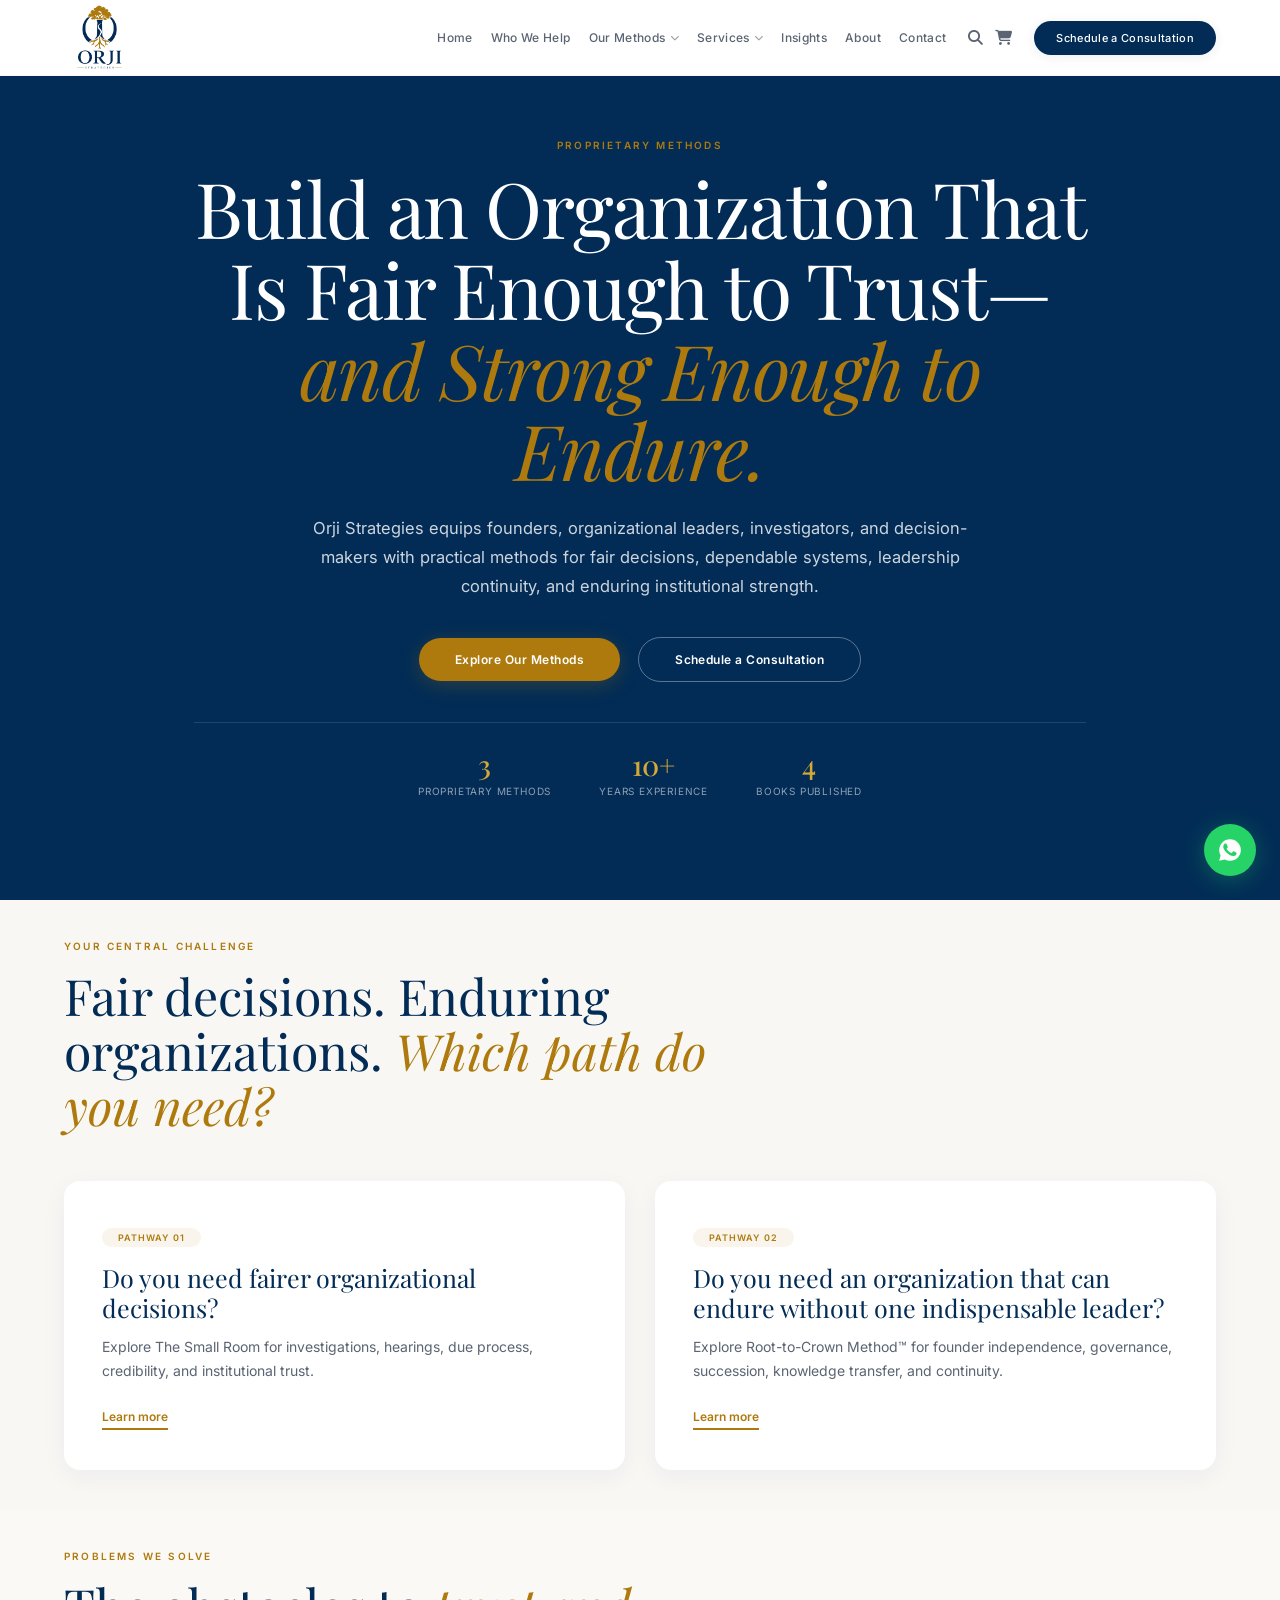
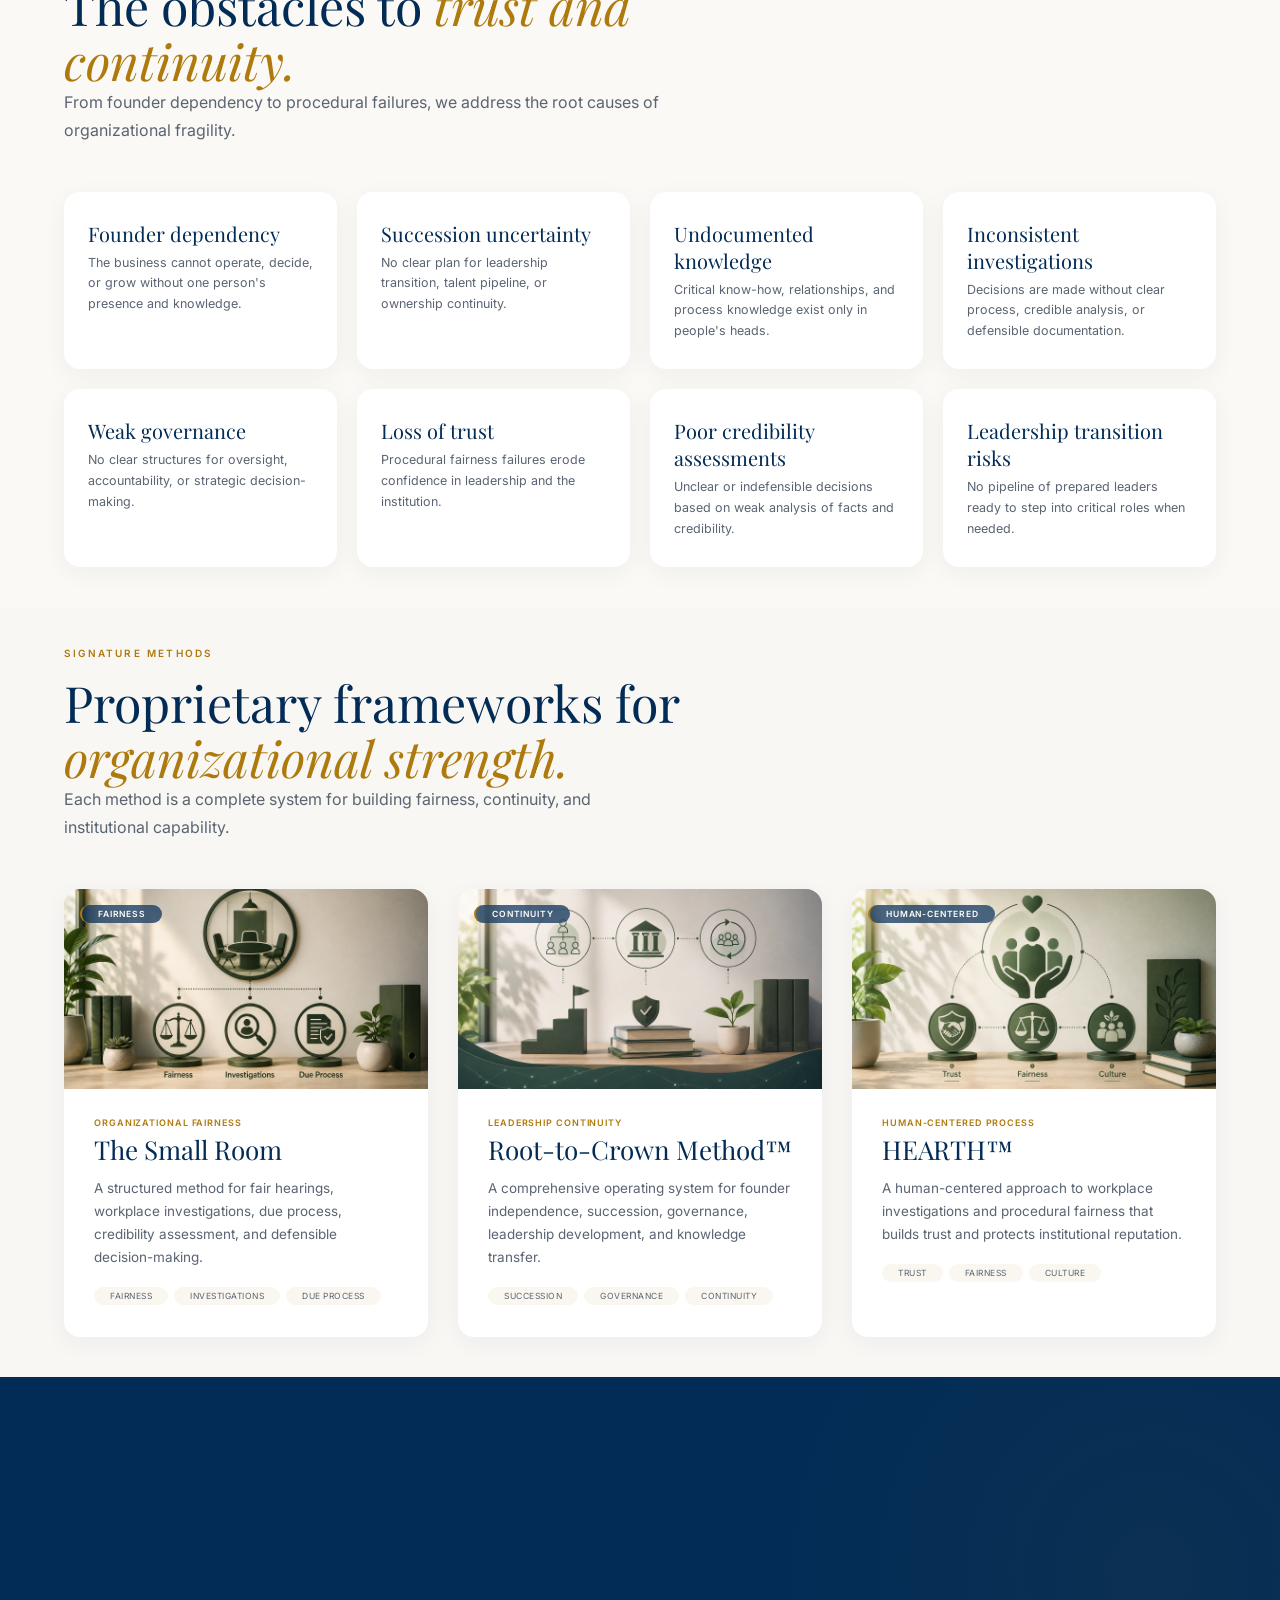
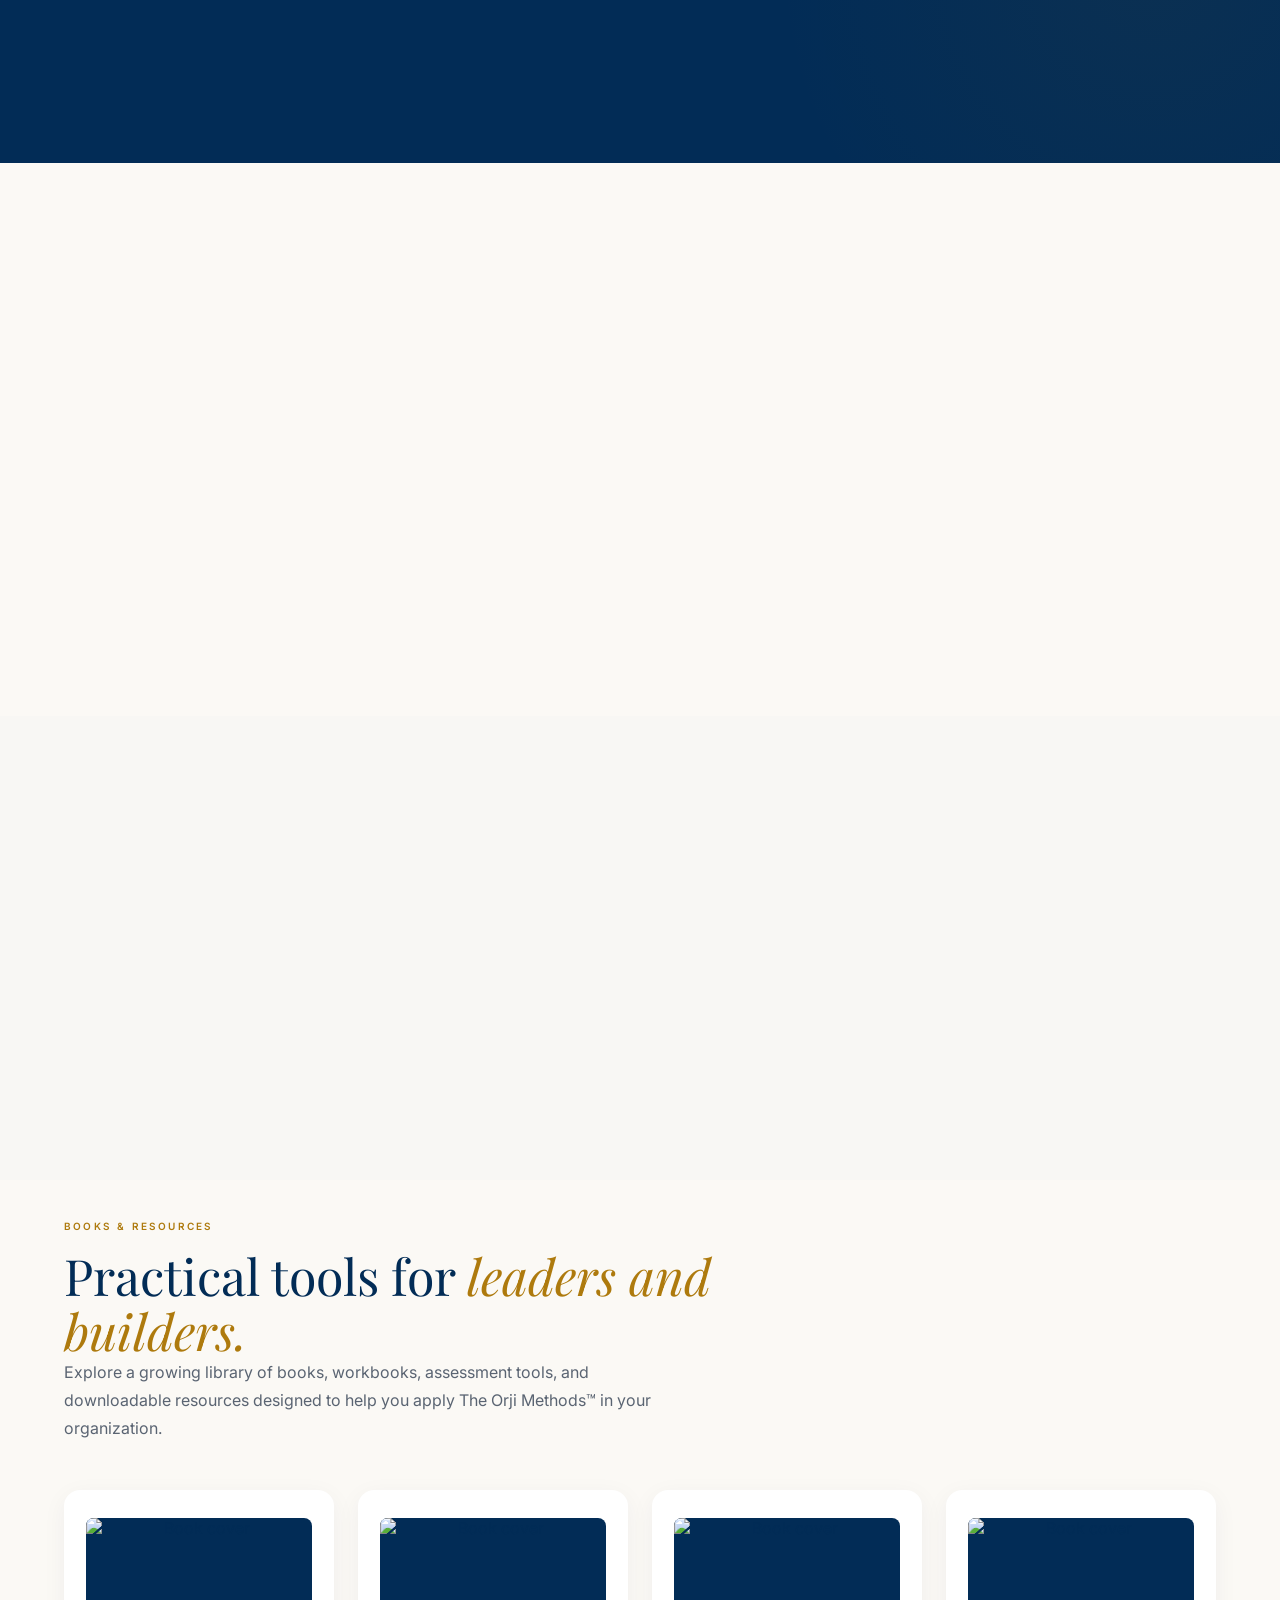
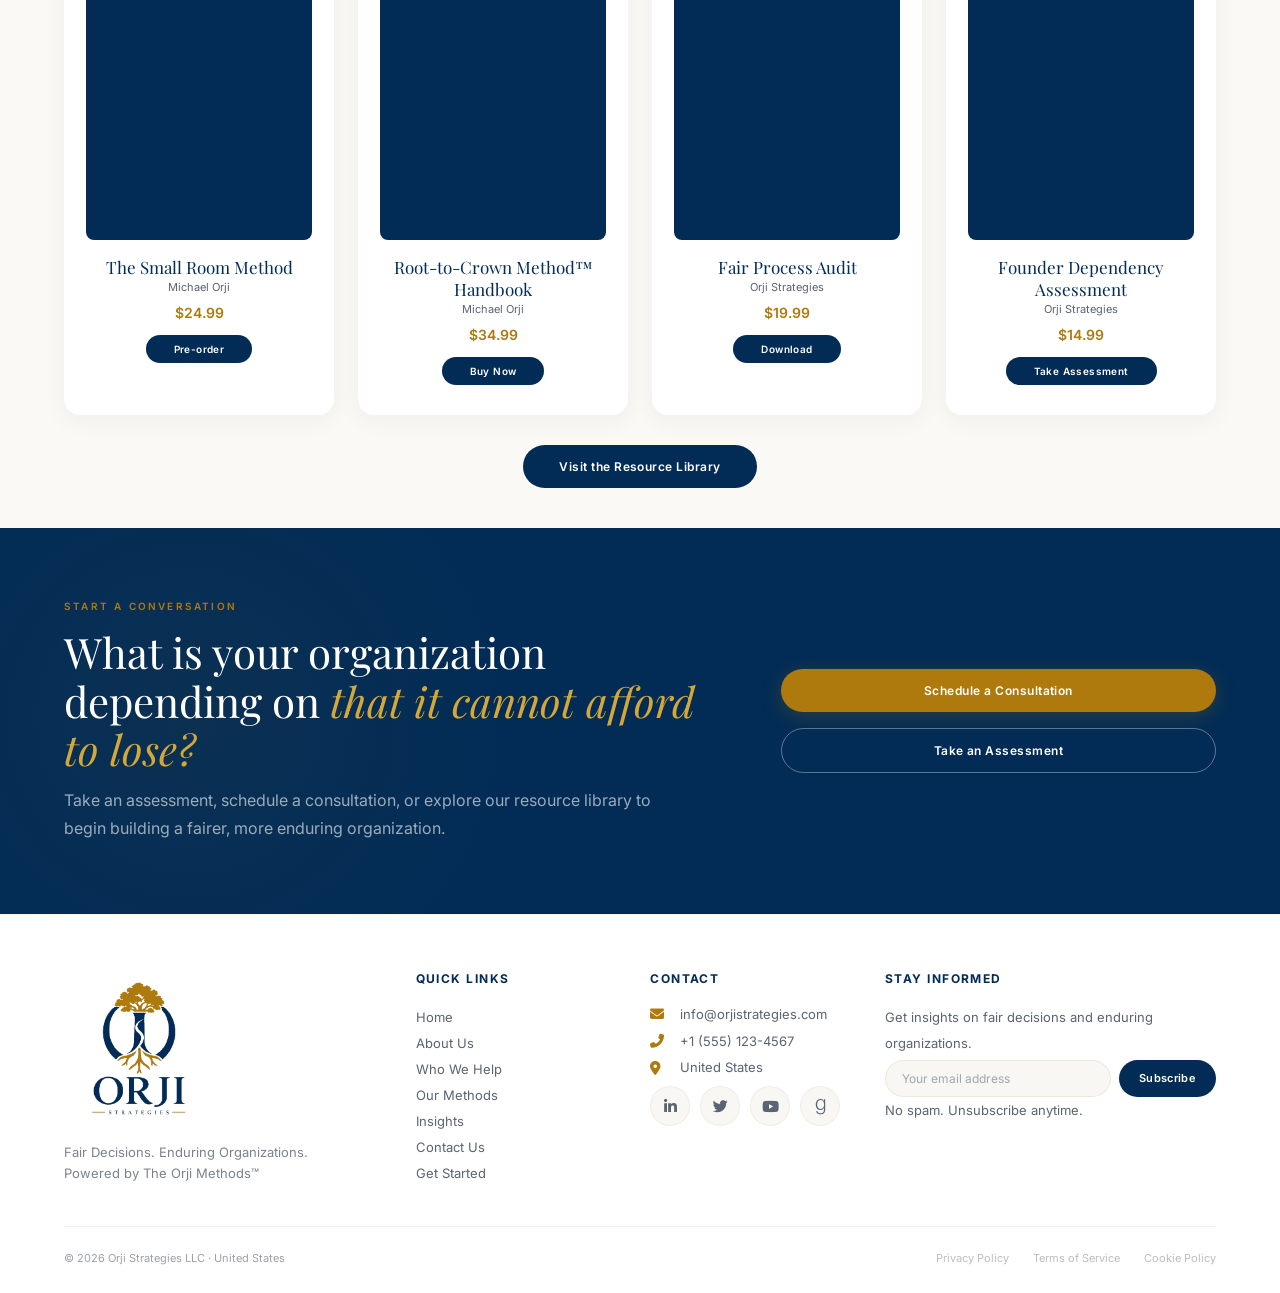
==== commit e94af5aa: "Add files via upload" ====
--- a/index.html
+++ b/index.html
@@ -131,13 +131,13 @@
                         <span class="tag">Pathway 01</span>
                         <h3>Do you need fairer organizational decisions?</h3>
                         <p>Explore The Small Room for investigations, hearings, due process, credibility, and institutional trust.</p>
-                        <a class="text-link" href="#">Learn more</a>
+                        <a class="text-link" href="contact-us.html">Learn more</a>
                     </div>
                     <div class="pathway-card reveal reveal-delay-2">
                         <span class="tag">Pathway 02</span>
                         <h3>Do you need an organization that can endure without one indispensable leader?</h3>
                         <p>Explore Root-to-Crown Method™ for founder independence, governance, succession, knowledge transfer, and continuity.</p>
-                        <a class="text-link" href="#">Learn more</a>
+                        <a class="text-link" href="contact-us.html">Learn more</a>
                     </div>
                 </div>
             </div>
@@ -296,7 +296,7 @@
                         <span>Author &amp; Thought Leader</span>
                     </div>
                     <div>
-                        <a class="btn btn-primary" href="about-us.html">About Michael Orji</a>
+                        <a class="btn btn-primary" href="about-us.html">About Orji</a>
                     </div>
                 </div>
             </div>
@@ -340,8 +340,8 @@
                         <button class="btn-sm">Take Assessment</button>
                     </div>
                 </div>
-                <div class="reveal">
-                    <a class="btn btn-dark" href="#">Visit the Resource Library</a>
+                <div class="reveal book-card-button">
+                    <a class="btn btn-dark" href="insights.html">Visit the Resource Library</a>
                 </div>
             </div>
         </section>
--- a/css/styles.css
+++ b/css/styles.css
@@ -144,7 +144,7 @@
 }
 
 .brand img {
-    height: 64px;
+    height: 75px;
     width: auto;
     display: block;
 }
@@ -1286,8 +1286,8 @@
 }
 
 .footer-col .footer-logo {
-    height: 90px;
-    width: auto;
+    height: auto;
+    width: 150px;
     margin-bottom: 14px;
     display: block;
 }
@@ -3416,4 +3416,10 @@
         opacity: 1;
         transform: none;
     }
+}
+.book-card-button{
+    margin-top: 30px;
+    display: flex;
+    justify-content: center;
+    align-items: center;
 }
